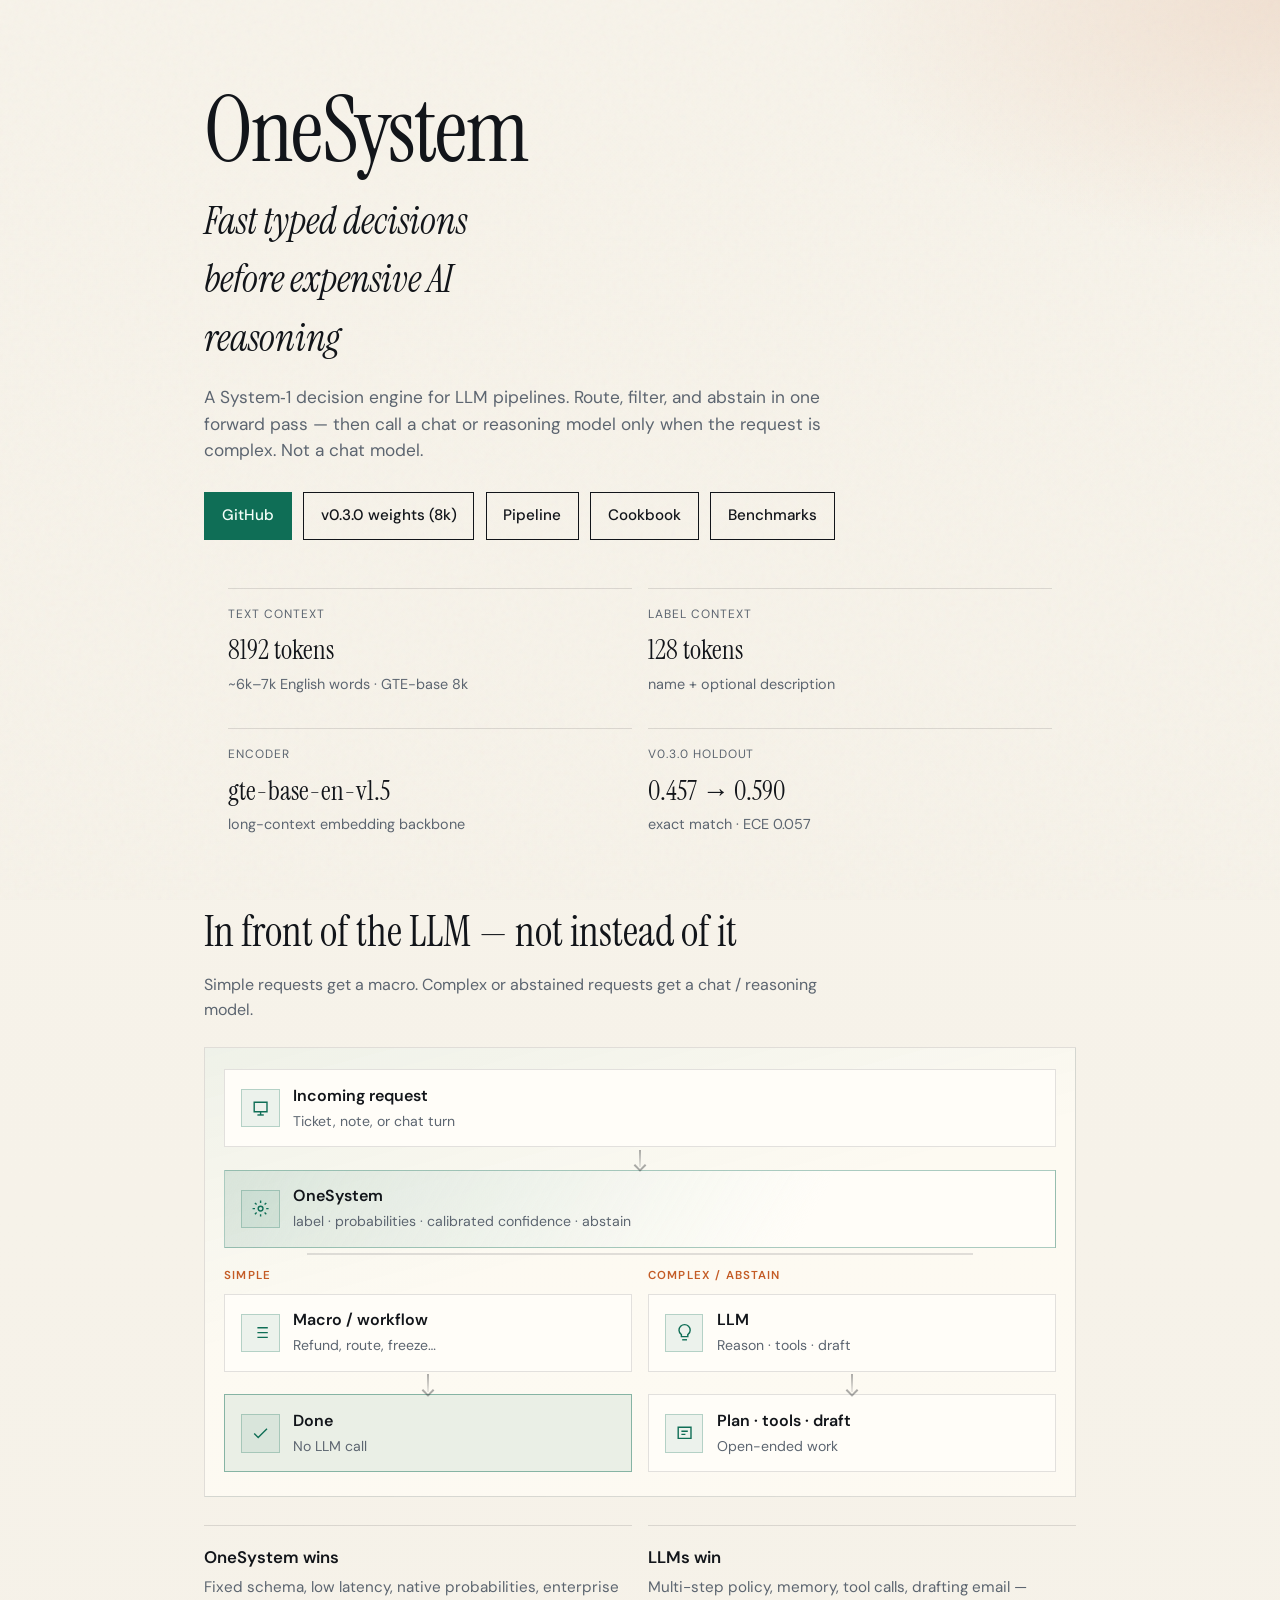
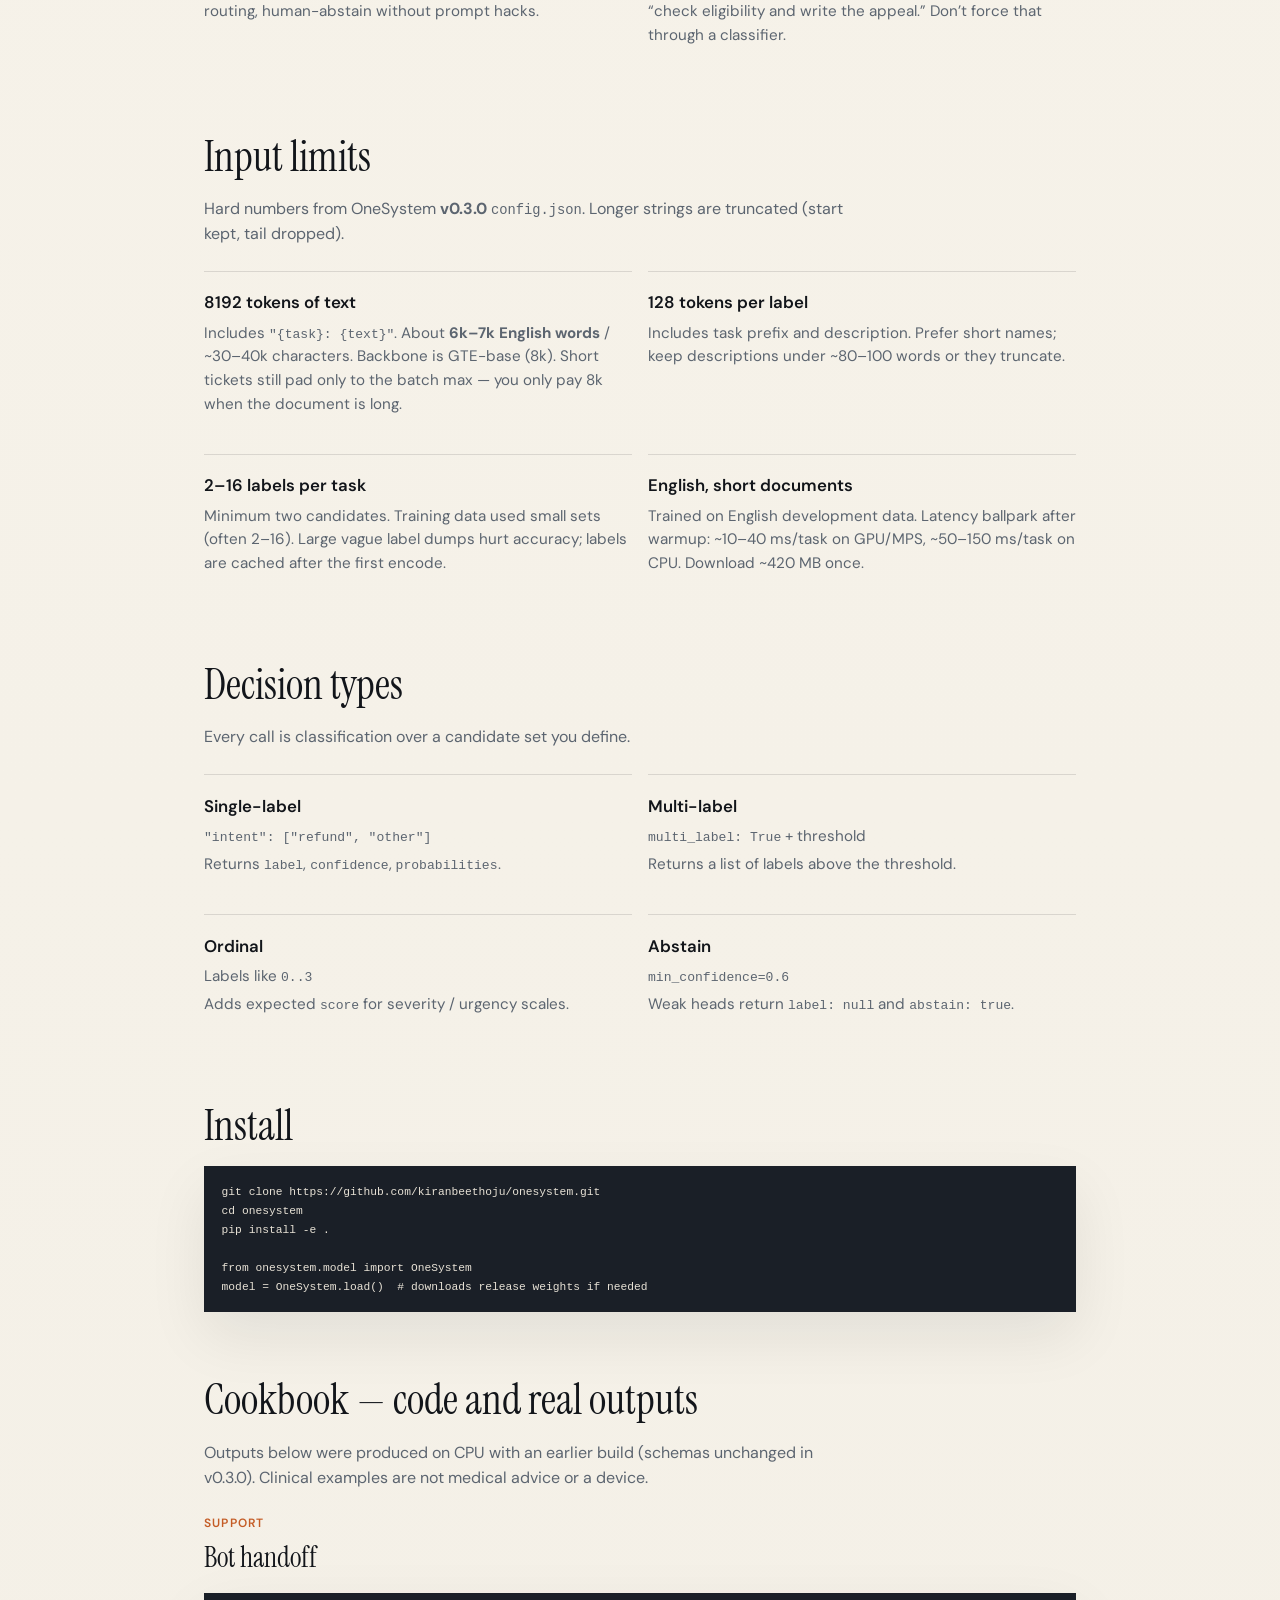
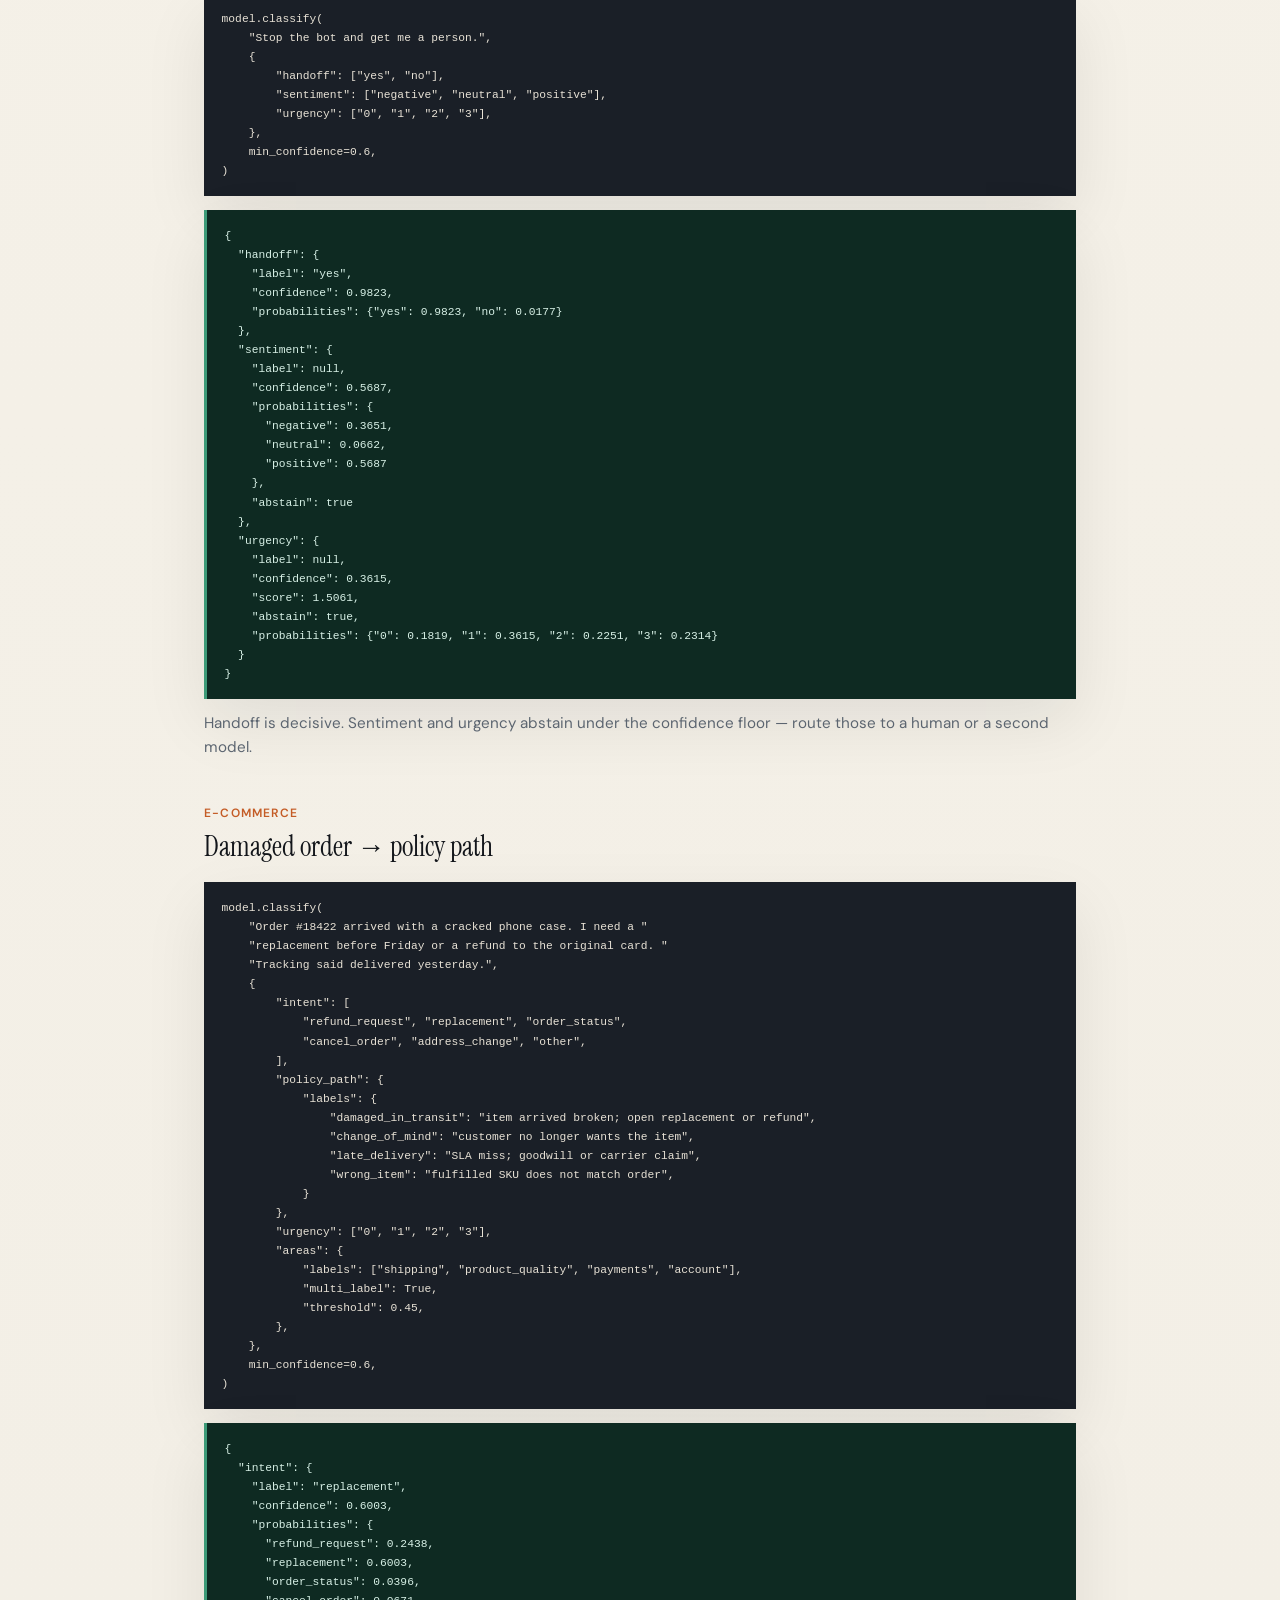
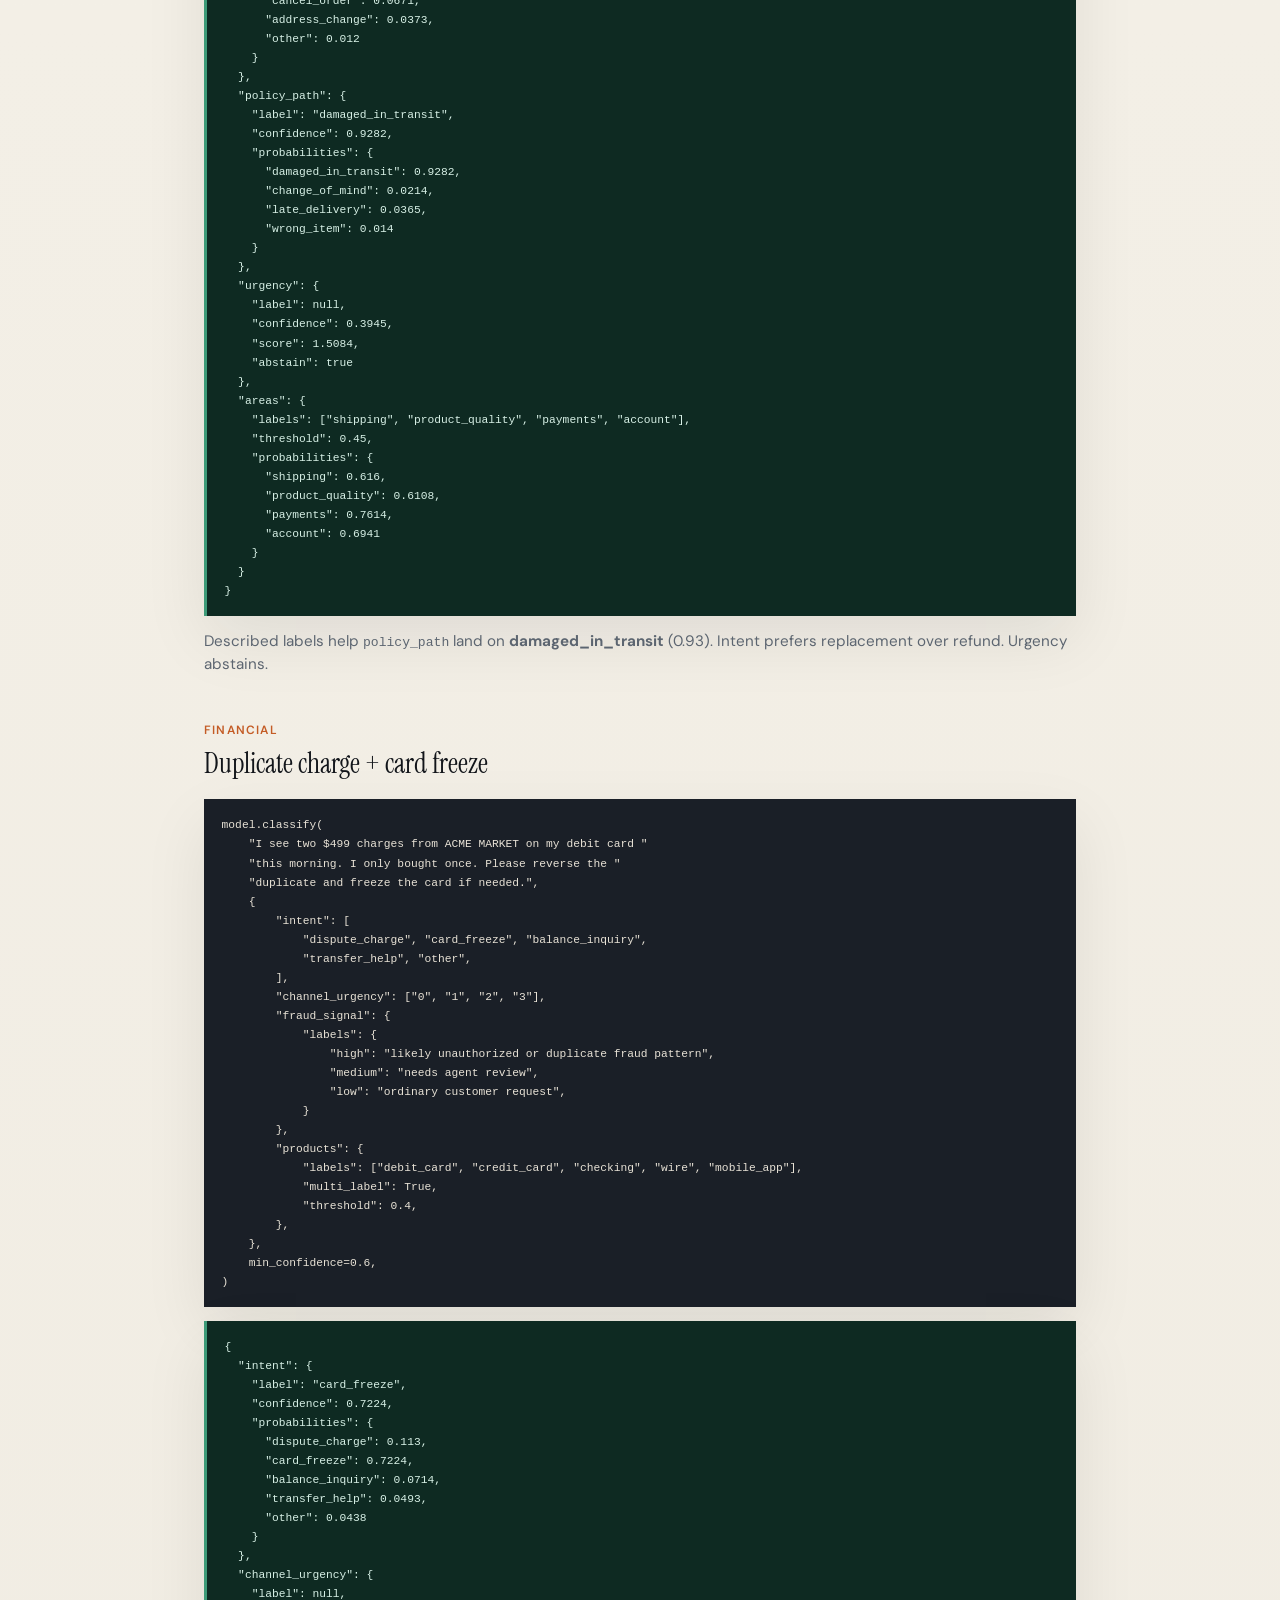
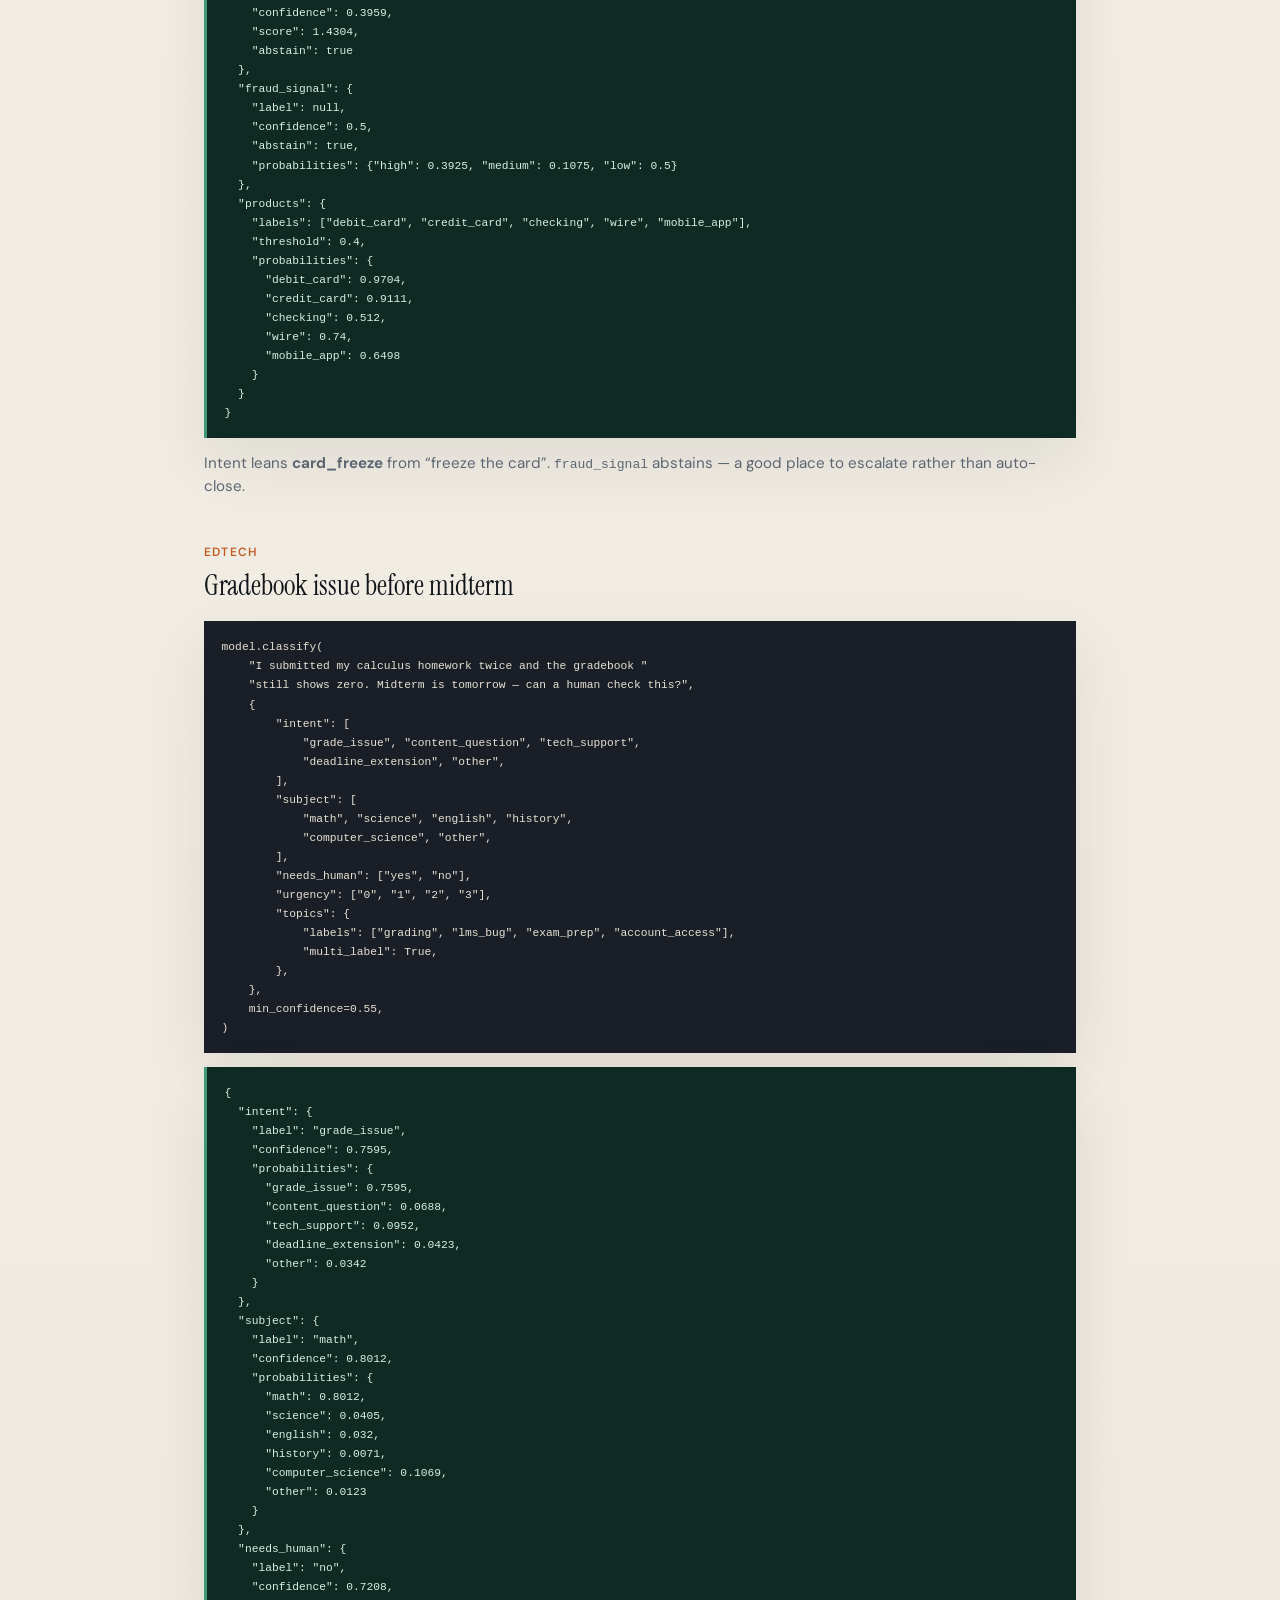
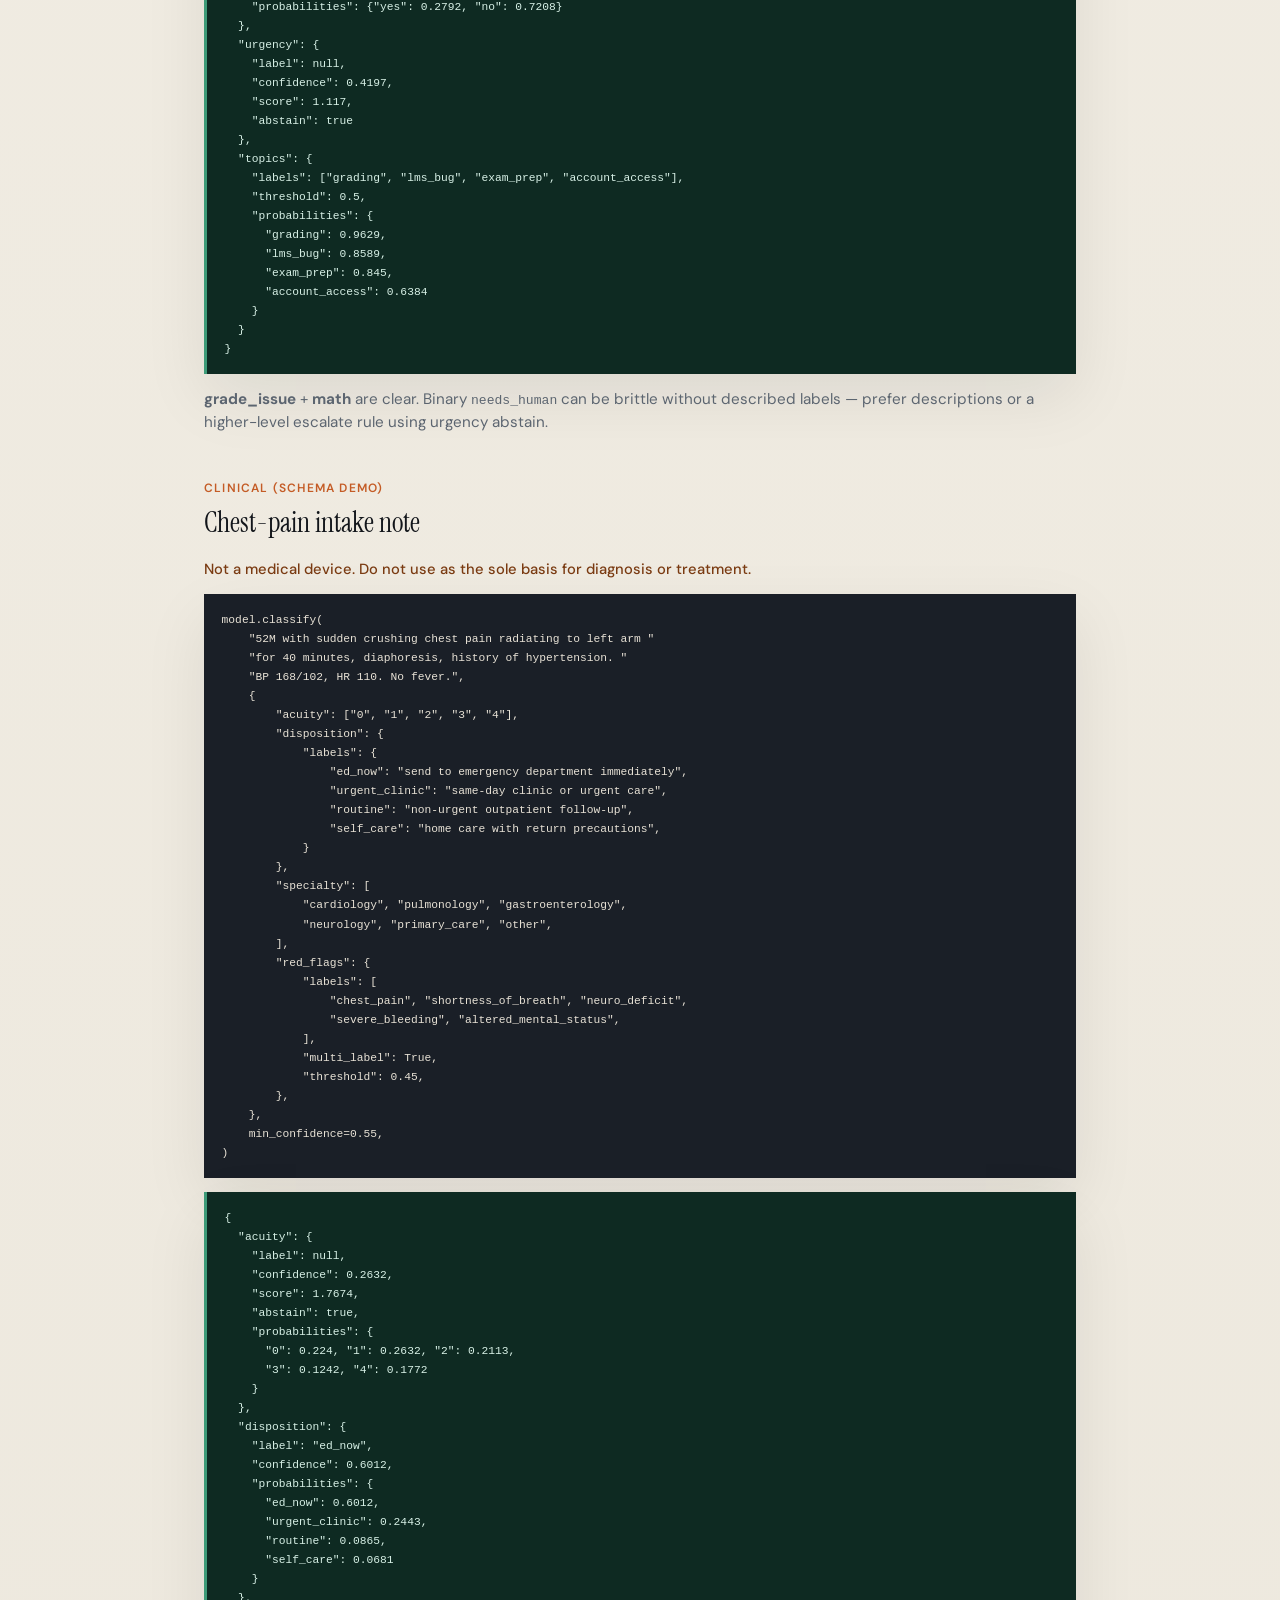
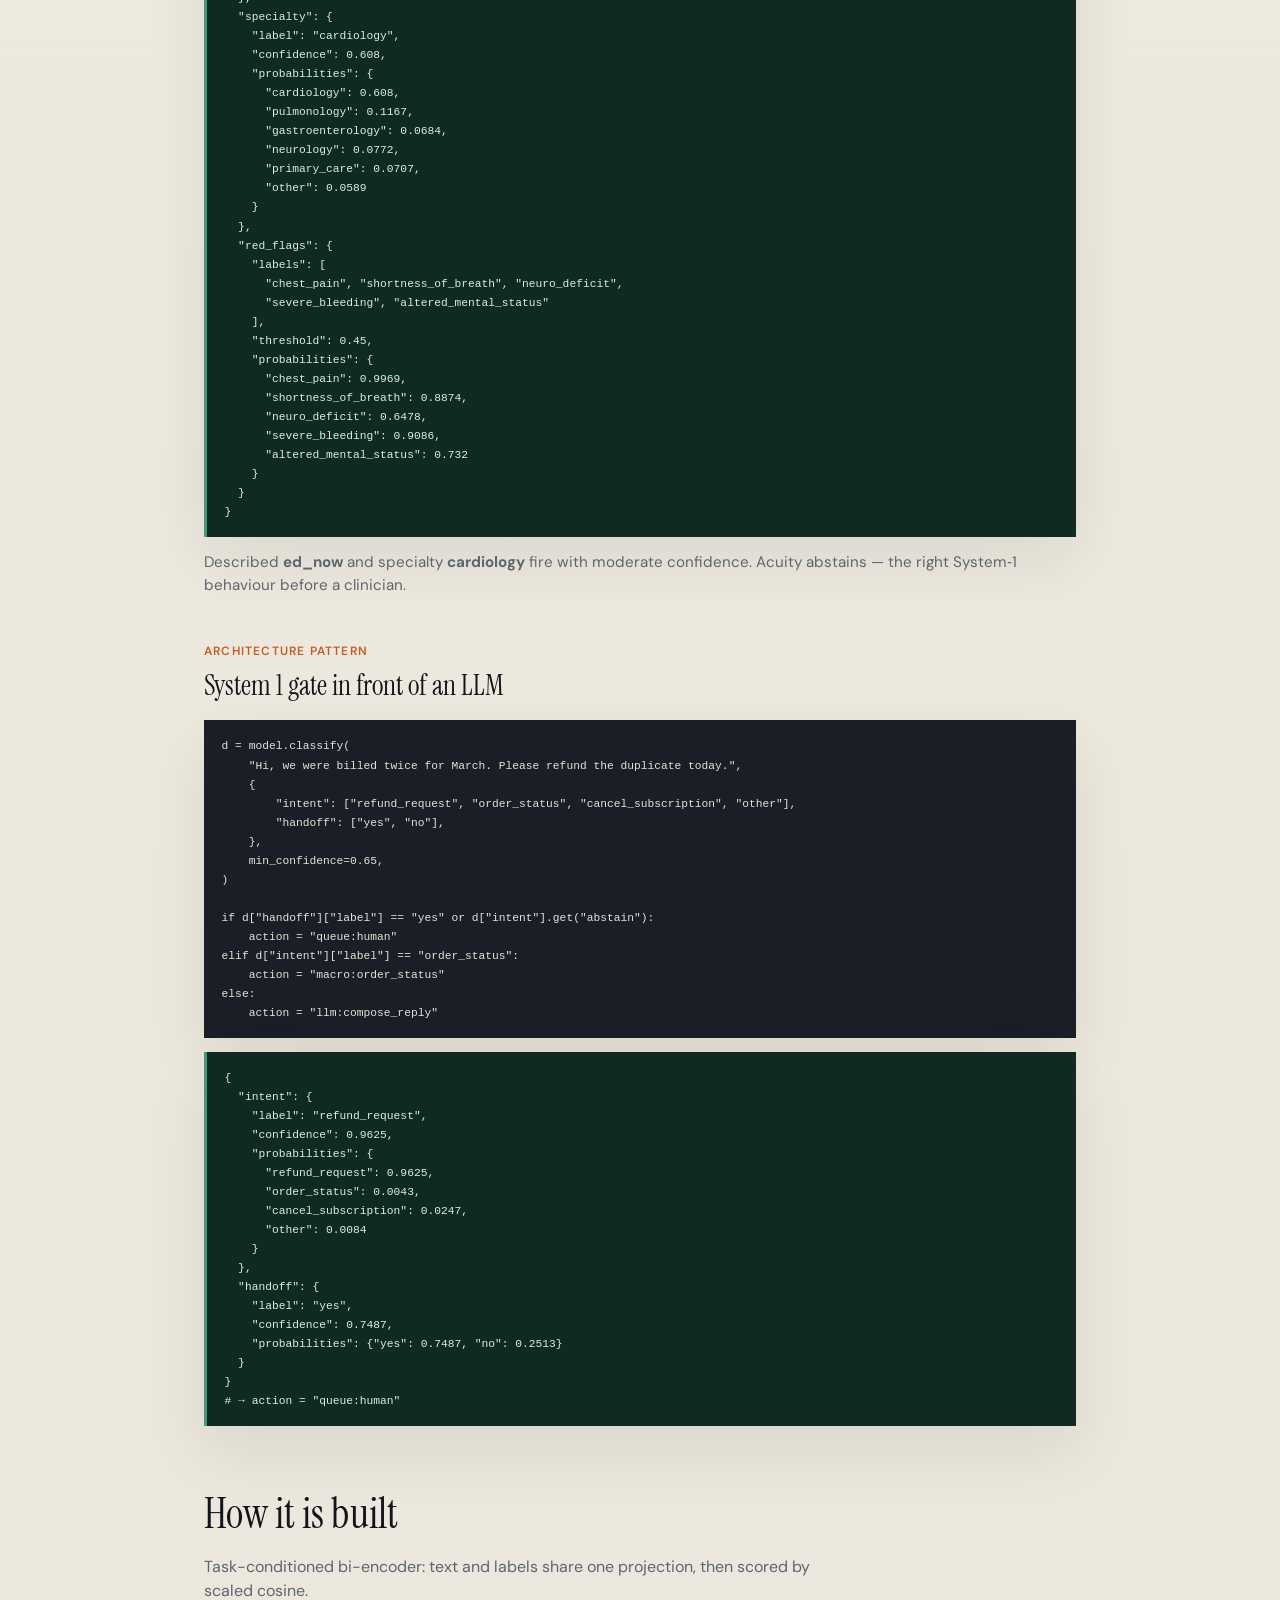
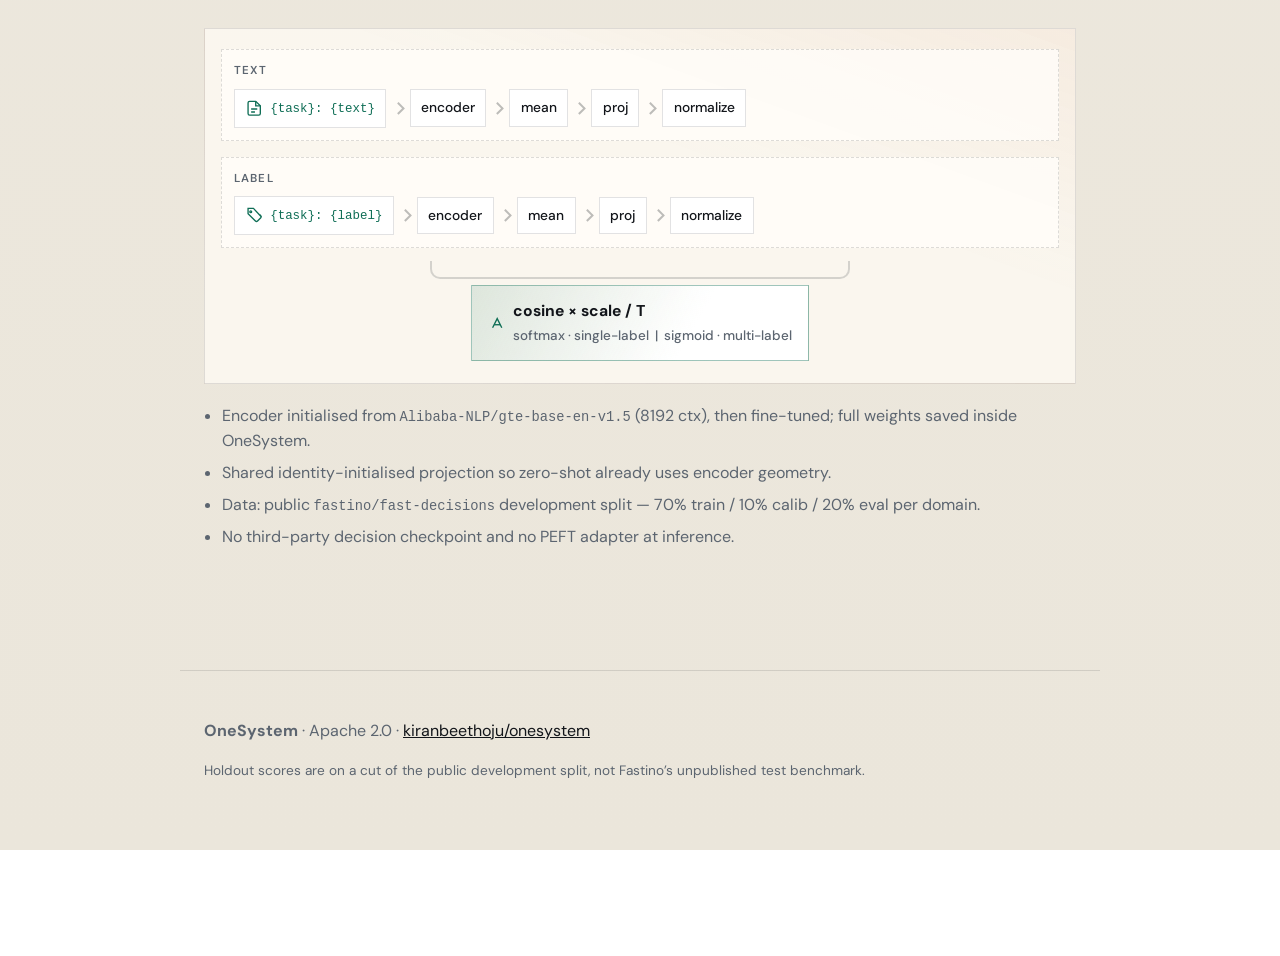
==== docs/index.html @ 7184da18 "Pages: replace ASCII diagrams with icon workflows Visual pipeline (request → OneSystem → macro/LLM) " ====
<!DOCTYPE html>
<html lang="en">
<head>
  <meta charset="utf-8" />
  <meta name="viewport" content="width=device-width, initial-scale=1" />
  <title>OneSystem — System‑1 decision engine for LLM pipelines</title>
  <meta name="description" content="Fast typed decisions before expensive AI reasoning. Calibrated confidence, abstain, one forward pass. Complements LLMs — does not replace them." />
  <link rel="preconnect" href="https://fonts.googleapis.com" />
  <link rel="preconnect" href="https://fonts.gstatic.com" crossorigin />
  <link href="https://fonts.googleapis.com/css2?family=DM+Sans:ital,opsz,wght@0,9..40,400;0,9..40,500;0,9..40,600;1,9..40,400&family=Instrument+Serif:ital@0;1&display=swap" rel="stylesheet" />
  <link rel="stylesheet" href="styles.css" />
</head>
<body>
  <div class="noise" aria-hidden="true"></div>

  <header class="hero">
    <p class="brand">OneSystem</p>
    <h1>Fast typed decisions before expensive AI reasoning</h1>
    <p class="lede">A System‑1 decision engine for LLM pipelines. Route, filter, and abstain in one forward pass — then call a chat or reasoning model only when the request is complex. Not a chat model.</p>
    <div class="cta">
      <a class="btn primary" href="https://github.com/kiranbeethoju/onesystem">GitHub</a>
      <a class="btn" href="https://github.com/kiranbeethoju/onesystem/releases/tag/v0.3.0">v0.3.0 weights (8k)</a>
      <a class="btn" href="#pipeline">Pipeline</a>
      <a class="btn" href="#cookbook">Cookbook</a>
      <a class="btn" href="benchmarks.html">Benchmarks</a>
    </div>
  </header>

  <main>
    <section class="strip">
      <div>
        <span class="k">Text context</span>
        <strong>8192 tokens</strong>
        <em>~6k–7k English words · GTE-base 8k</em>
      </div>
      <div>
        <span class="k">Label context</span>
        <strong>128 tokens</strong>
        <em>name + optional description</em>
      </div>
      <div>
        <span class="k">Encoder</span>
        <strong>gte-base-en-v1.5</strong>
        <em>long-context embedding backbone</em>
      </div>
      <div>
        <span class="k">v0.3.0 holdout</span>
        <strong>0.457 → 0.590</strong>
        <em>exact match · ECE 0.057</em>
      </div>
    </section>

    <section id="pipeline">
      <h2>In front of the LLM — not instead of it</h2>
      <p class="section-lede">Simple requests get a macro. Complex or abstained requests get a chat / reasoning model.</p>

      <div class="flow" aria-label="OneSystem routing workflow">
        <div class="flow-step">
          <span class="flow-icon" aria-hidden="true">
            <svg viewBox="0 0 24 24" fill="none" stroke="currentColor" stroke-width="1.75"><path d="M4 4h16v12H4z"/><path d="M8 20h8"/><path d="M12 16v4"/></svg>
          </span>
          <div>
            <strong>Incoming request</strong>
            <em>Ticket, note, or chat turn</em>
          </div>
        </div>
        <div class="flow-arrow" aria-hidden="true"></div>
        <div class="flow-step flow-step-accent">
          <span class="flow-icon" aria-hidden="true">
            <svg viewBox="0 0 24 24" fill="none" stroke="currentColor" stroke-width="1.75"><circle cx="12" cy="12" r="3"/><path d="M12 2v3M12 19v3M2 12h3M19 12h3M4.9 4.9l2.1 2.1M17 17l2.1 2.1M4.9 19.1 7 17M17 7l2.1-2.1"/></svg>
          </span>
          <div>
            <strong>OneSystem</strong>
            <em>label · probabilities · calibrated confidence · abstain</em>
          </div>
        </div>
        <div class="flow-split">
          <div class="flow-branch">
            <span class="flow-branch-label">Simple</span>
            <div class="flow-step">
              <span class="flow-icon" aria-hidden="true">
                <svg viewBox="0 0 24 24" fill="none" stroke="currentColor" stroke-width="1.75"><path d="M8 6h13M8 12h13M8 18h13"/><path d="M3 6h.01M3 12h.01M3 18h.01"/></svg>
              </span>
              <div><strong>Macro / workflow</strong><em>Refund, route, freeze…</em></div>
            </div>
            <div class="flow-arrow" aria-hidden="true"></div>
            <div class="flow-step flow-step-done">
              <span class="flow-icon" aria-hidden="true">
                <svg viewBox="0 0 24 24" fill="none" stroke="currentColor" stroke-width="1.75"><path d="M20 6 9 17l-5-5"/></svg>
              </span>
              <div><strong>Done</strong><em>No LLM call</em></div>
            </div>
          </div>
          <div class="flow-branch">
            <span class="flow-branch-label">Complex / abstain</span>
            <div class="flow-step">
              <span class="flow-icon" aria-hidden="true">
                <svg viewBox="0 0 24 24" fill="none" stroke="currentColor" stroke-width="1.75"><path d="M12 2a7 7 0 0 1 7 7c0 2.5-1.2 4.2-3 5.5V17H8v-2.5C6.2 13.2 5 11.5 5 9a7 7 0 0 1 7-7z"/><path d="M9 21h6"/></svg>
              </span>
              <div><strong>LLM</strong><em>Reason · tools · draft</em></div>
            </div>
            <div class="flow-arrow" aria-hidden="true"></div>
            <div class="flow-step">
              <span class="flow-icon" aria-hidden="true">
                <svg viewBox="0 0 24 24" fill="none" stroke="currentColor" stroke-width="1.75"><path d="M4 4h16v14H4z"/><path d="M8 9h8M8 13h5"/></svg>
              </span>
              <div><strong>Plan · tools · draft</strong><em>Open-ended work</em></div>
            </div>
          </div>
        </div>
      </div>

      <div class="type-grid">
        <article>
          <h3>OneSystem wins</h3>
          <p>Fixed schema, low latency, native probabilities, enterprise routing, human-abstain without prompt hacks.</p>
        </article>
        <article>
          <h3>LLMs win</h3>
          <p>Multi-step policy, memory, tool calls, drafting email — “check eligibility and write the appeal.” Don’t force that through a classifier.</p>
        </article>
      </div>
    </section>

    <section id="limits">
      <h2>Input limits</h2>
      <p class="section-lede">Hard numbers from OneSystem <strong>v0.3.0</strong> <code>config.json</code>. Longer strings are truncated (start kept, tail dropped).</p>
      <div class="type-grid">
        <article>
          <h3>8192 tokens of text</h3>
          <p>Includes <code>"{task}: {text}"</code>. About <strong>6k–7k English words</strong> / ~30–40k characters. Backbone is GTE-base (8k). Short tickets still pad only to the batch max — you only pay 8k when the document is long.</p>
        </article>
        <article>
          <h3>128 tokens per label</h3>
          <p>Includes task prefix and description. Prefer short names; keep descriptions under ~80–100 words or they truncate.</p>
        </article>
        <article>
          <h3>2–16 labels per task</h3>
          <p>Minimum two candidates. Training data used small sets (often 2–16). Large vague label dumps hurt accuracy; labels are cached after the first encode.</p>
        </article>
        <article>
          <h3>English, short documents</h3>
          <p>Trained on English development data. Latency ballpark after warmup: ~10–40&nbsp;ms/task on GPU/MPS, ~50–150&nbsp;ms/task on CPU. Download ~420&nbsp;MB once.</p>
        </article>
      </div>
    </section>

    <section id="types">
      <h2>Decision types</h2>
      <p class="section-lede">Every call is classification over a candidate set you define.</p>
      <div class="type-grid">
        <article>
          <h3>Single-label</h3>
          <p><code>"intent": ["refund", "other"]</code></p>
          <p>Returns <code>label</code>, <code>confidence</code>, <code>probabilities</code>.</p>
        </article>
        <article>
          <h3>Multi-label</h3>
          <p><code>multi_label: True</code> + threshold</p>
          <p>Returns a list of labels above the threshold.</p>
        </article>
        <article>
          <h3>Ordinal</h3>
          <p>Labels like <code>0..3</code></p>
          <p>Adds expected <code>score</code> for severity / urgency scales.</p>
        </article>
        <article>
          <h3>Abstain</h3>
          <p><code>min_confidence=0.6</code></p>
          <p>Weak heads return <code>label: null</code> and <code>abstain: true</code>.</p>
        </article>
      </div>
    </section>

    <section id="install">
      <h2>Install</h2>
      <pre class="code"><code>git clone https://github.com/kiranbeethoju/onesystem.git
cd onesystem
pip install -e .

from onesystem.model import OneSystem
model = OneSystem.load()  # downloads release weights if needed</code></pre>
    </section>

    <section id="cookbook">
      <h2>Cookbook — code and real outputs</h2>
      <p class="section-lede">Outputs below were produced on CPU with an earlier build (schemas unchanged in v0.3.0). Clinical examples are not medical advice or a device.</p>

      <!-- HANDOFF -->
      <article class="recipe" id="handoff">
        <header>
          <p class="domain">Support</p>
          <h3>Bot handoff</h3>
        </header>
        <pre class="code"><code>model.classify(
    "Stop the bot and get me a person.",
    {
        "handoff": ["yes", "no"],
        "sentiment": ["negative", "neutral", "positive"],
        "urgency": ["0", "1", "2", "3"],
    },
    min_confidence=0.6,
)</code></pre>
        <pre class="out"><code>{
  "handoff": {
    "label": "yes",
    "confidence": 0.9823,
    "probabilities": {"yes": 0.9823, "no": 0.0177}
  },
  "sentiment": {
    "label": null,
    "confidence": 0.5687,
    "probabilities": {
      "negative": 0.3651,
      "neutral": 0.0662,
      "positive": 0.5687
    },
    "abstain": true
  },
  "urgency": {
    "label": null,
    "confidence": 0.3615,
    "score": 1.5061,
    "abstain": true,
    "probabilities": {"0": 0.1819, "1": 0.3615, "2": 0.2251, "3": 0.2314}
  }
}</code></pre>
        <p class="note">Handoff is decisive. Sentiment and urgency abstain under the confidence floor — route those to a human or a second model.</p>
      </article>

      <!-- ECOMMERCE -->
      <article class="recipe" id="ecommerce">
        <header>
          <p class="domain">E-commerce</p>
          <h3>Damaged order → policy path</h3>
        </header>
        <pre class="code"><code>model.classify(
    "Order #18422 arrived with a cracked phone case. I need a "
    "replacement before Friday or a refund to the original card. "
    "Tracking said delivered yesterday.",
    {
        "intent": [
            "refund_request", "replacement", "order_status",
            "cancel_order", "address_change", "other",
        ],
        "policy_path": {
            "labels": {
                "damaged_in_transit": "item arrived broken; open replacement or refund",
                "change_of_mind": "customer no longer wants the item",
                "late_delivery": "SLA miss; goodwill or carrier claim",
                "wrong_item": "fulfilled SKU does not match order",
            }
        },
        "urgency": ["0", "1", "2", "3"],
        "areas": {
            "labels": ["shipping", "product_quality", "payments", "account"],
            "multi_label": True,
            "threshold": 0.45,
        },
    },
    min_confidence=0.6,
)</code></pre>
        <pre class="out"><code>{
  "intent": {
    "label": "replacement",
    "confidence": 0.6003,
    "probabilities": {
      "refund_request": 0.2438,
      "replacement": 0.6003,
      "order_status": 0.0396,
      "cancel_order": 0.0671,
      "address_change": 0.0373,
      "other": 0.012
    }
  },
  "policy_path": {
    "label": "damaged_in_transit",
    "confidence": 0.9282,
    "probabilities": {
      "damaged_in_transit": 0.9282,
      "change_of_mind": 0.0214,
      "late_delivery": 0.0365,
      "wrong_item": 0.014
    }
  },
  "urgency": {
    "label": null,
    "confidence": 0.3945,
    "score": 1.5084,
    "abstain": true
  },
  "areas": {
    "labels": ["shipping", "product_quality", "payments", "account"],
    "threshold": 0.45,
    "probabilities": {
      "shipping": 0.616,
      "product_quality": 0.6108,
      "payments": 0.7614,
      "account": 0.6941
    }
  }
}</code></pre>
        <p class="note">Described labels help <code>policy_path</code> land on <strong>damaged_in_transit</strong> (0.93). Intent prefers replacement over refund. Urgency abstains.</p>
      </article>

      <!-- FINTECH -->
      <article class="recipe" id="fintech">
        <header>
          <p class="domain">Financial</p>
          <h3>Duplicate charge + card freeze</h3>
        </header>
        <pre class="code"><code>model.classify(
    "I see two $499 charges from ACME MARKET on my debit card "
    "this morning. I only bought once. Please reverse the "
    "duplicate and freeze the card if needed.",
    {
        "intent": [
            "dispute_charge", "card_freeze", "balance_inquiry",
            "transfer_help", "other",
        ],
        "channel_urgency": ["0", "1", "2", "3"],
        "fraud_signal": {
            "labels": {
                "high": "likely unauthorized or duplicate fraud pattern",
                "medium": "needs agent review",
                "low": "ordinary customer request",
            }
        },
        "products": {
            "labels": ["debit_card", "credit_card", "checking", "wire", "mobile_app"],
            "multi_label": True,
            "threshold": 0.4,
        },
    },
    min_confidence=0.6,
)</code></pre>
        <pre class="out"><code>{
  "intent": {
    "label": "card_freeze",
    "confidence": 0.7224,
    "probabilities": {
      "dispute_charge": 0.113,
      "card_freeze": 0.7224,
      "balance_inquiry": 0.0714,
      "transfer_help": 0.0493,
      "other": 0.0438
    }
  },
  "channel_urgency": {
    "label": null,
    "confidence": 0.3959,
    "score": 1.4304,
    "abstain": true
  },
  "fraud_signal": {
    "label": null,
    "confidence": 0.5,
    "abstain": true,
    "probabilities": {"high": 0.3925, "medium": 0.1075, "low": 0.5}
  },
  "products": {
    "labels": ["debit_card", "credit_card", "checking", "wire", "mobile_app"],
    "threshold": 0.4,
    "probabilities": {
      "debit_card": 0.9704,
      "credit_card": 0.9111,
      "checking": 0.512,
      "wire": 0.74,
      "mobile_app": 0.6498
    }
  }
}</code></pre>
        <p class="note">Intent leans <strong>card_freeze</strong> from “freeze the card”. <code>fraud_signal</code> abstains — a good place to escalate rather than auto-close.</p>
      </article>

      <!-- EDTECH -->
      <article class="recipe" id="edtech">
        <header>
          <p class="domain">EdTech</p>
          <h3>Gradebook issue before midterm</h3>
        </header>
        <pre class="code"><code>model.classify(
    "I submitted my calculus homework twice and the gradebook "
    "still shows zero. Midterm is tomorrow — can a human check this?",
    {
        "intent": [
            "grade_issue", "content_question", "tech_support",
            "deadline_extension", "other",
        ],
        "subject": [
            "math", "science", "english", "history",
            "computer_science", "other",
        ],
        "needs_human": ["yes", "no"],
        "urgency": ["0", "1", "2", "3"],
        "topics": {
            "labels": ["grading", "lms_bug", "exam_prep", "account_access"],
            "multi_label": True,
        },
    },
    min_confidence=0.55,
)</code></pre>
        <pre class="out"><code>{
  "intent": {
    "label": "grade_issue",
    "confidence": 0.7595,
    "probabilities": {
      "grade_issue": 0.7595,
      "content_question": 0.0688,
      "tech_support": 0.0952,
      "deadline_extension": 0.0423,
      "other": 0.0342
    }
  },
  "subject": {
    "label": "math",
    "confidence": 0.8012,
    "probabilities": {
      "math": 0.8012,
      "science": 0.0405,
      "english": 0.032,
      "history": 0.0071,
      "computer_science": 0.1069,
      "other": 0.0123
    }
  },
  "needs_human": {
    "label": "no",
    "confidence": 0.7208,
    "probabilities": {"yes": 0.2792, "no": 0.7208}
  },
  "urgency": {
    "label": null,
    "confidence": 0.4197,
    "score": 1.117,
    "abstain": true
  },
  "topics": {
    "labels": ["grading", "lms_bug", "exam_prep", "account_access"],
    "threshold": 0.5,
    "probabilities": {
      "grading": 0.9629,
      "lms_bug": 0.8589,
      "exam_prep": 0.845,
      "account_access": 0.6384
    }
  }
}</code></pre>
        <p class="note"><strong>grade_issue</strong> + <strong>math</strong> are clear. Binary <code>needs_human</code> can be brittle without described labels — prefer descriptions or a higher-level escalate rule using urgency abstain.</p>
      </article>

      <!-- CLINICAL -->
      <article class="recipe" id="clinical">
        <header>
          <p class="domain">Clinical (schema demo)</p>
          <h3>Chest-pain intake note</h3>
        </header>
        <p class="warn">Not a medical device. Do not use as the sole basis for diagnosis or treatment.</p>
        <pre class="code"><code>model.classify(
    "52M with sudden crushing chest pain radiating to left arm "
    "for 40 minutes, diaphoresis, history of hypertension. "
    "BP 168/102, HR 110. No fever.",
    {
        "acuity": ["0", "1", "2", "3", "4"],
        "disposition": {
            "labels": {
                "ed_now": "send to emergency department immediately",
                "urgent_clinic": "same-day clinic or urgent care",
                "routine": "non-urgent outpatient follow-up",
                "self_care": "home care with return precautions",
            }
        },
        "specialty": [
            "cardiology", "pulmonology", "gastroenterology",
            "neurology", "primary_care", "other",
        ],
        "red_flags": {
            "labels": [
                "chest_pain", "shortness_of_breath", "neuro_deficit",
                "severe_bleeding", "altered_mental_status",
            ],
            "multi_label": True,
            "threshold": 0.45,
        },
    },
    min_confidence=0.55,
)</code></pre>
        <pre class="out"><code>{
  "acuity": {
    "label": null,
    "confidence": 0.2632,
    "score": 1.7674,
    "abstain": true,
    "probabilities": {
      "0": 0.224, "1": 0.2632, "2": 0.2113,
      "3": 0.1242, "4": 0.1772
    }
  },
  "disposition": {
    "label": "ed_now",
    "confidence": 0.6012,
    "probabilities": {
      "ed_now": 0.6012,
      "urgent_clinic": 0.2443,
      "routine": 0.0865,
      "self_care": 0.0681
    }
  },
  "specialty": {
    "label": "cardiology",
    "confidence": 0.608,
    "probabilities": {
      "cardiology": 0.608,
      "pulmonology": 0.1167,
      "gastroenterology": 0.0684,
      "neurology": 0.0772,
      "primary_care": 0.0707,
      "other": 0.0589
    }
  },
  "red_flags": {
    "labels": [
      "chest_pain", "shortness_of_breath", "neuro_deficit",
      "severe_bleeding", "altered_mental_status"
    ],
    "threshold": 0.45,
    "probabilities": {
      "chest_pain": 0.9969,
      "shortness_of_breath": 0.8874,
      "neuro_deficit": 0.6478,
      "severe_bleeding": 0.9086,
      "altered_mental_status": 0.732
    }
  }
}</code></pre>
        <p class="note">Described <strong>ed_now</strong> and specialty <strong>cardiology</strong> fire with moderate confidence. Acuity abstains — the right System‑1 behaviour before a clinician.</p>
      </article>

      <!-- GATE -->
      <article class="recipe" id="gate">
        <header>
          <p class="domain">Architecture pattern</p>
          <h3>System 1 gate in front of an LLM</h3>
        </header>
        <pre class="code"><code>d = model.classify(
    "Hi, we were billed twice for March. Please refund the duplicate today.",
    {
        "intent": ["refund_request", "order_status", "cancel_subscription", "other"],
        "handoff": ["yes", "no"],
    },
    min_confidence=0.65,
)

if d["handoff"]["label"] == "yes" or d["intent"].get("abstain"):
    action = "queue:human"
elif d["intent"]["label"] == "order_status":
    action = "macro:order_status"
else:
    action = "llm:compose_reply"</code></pre>
        <pre class="out"><code>{
  "intent": {
    "label": "refund_request",
    "confidence": 0.9625,
    "probabilities": {
      "refund_request": 0.9625,
      "order_status": 0.0043,
      "cancel_subscription": 0.0247,
      "other": 0.0084
    }
  },
  "handoff": {
    "label": "yes",
    "confidence": 0.7487,
    "probabilities": {"yes": 0.7487, "no": 0.2513}
  }
}
# → action = "queue:human"</code></pre>
      </article>
    </section>

    <section id="built">
      <h2>How it is built</h2>
      <p class="section-lede">Task-conditioned bi-encoder: text and labels share one projection, then scored by scaled cosine.</p>

      <div class="arch-flow" aria-label="OneSystem model architecture">
        <div class="arch-row">
          <div class="arch-lane">
            <span class="arch-lane-tag">Text</span>
            <div class="arch-node">
              <span class="arch-icon" aria-hidden="true"><svg viewBox="0 0 24 24" fill="none" stroke="currentColor" stroke-width="1.75"><path d="M14 3H6a2 2 0 0 0-2 2v14a2 2 0 0 0 2 2h12a2 2 0 0 0 2-2V9z"/><path d="M14 3v6h6M8 13h8M8 17h5"/></svg></span>
              <span><code>{task}: {text}</code></span>
            </div>
            <span class="arch-chevron" aria-hidden="true"></span>
            <div class="arch-node"><span>encoder</span></div>
            <span class="arch-chevron" aria-hidden="true"></span>
            <div class="arch-node"><span>mean</span></div>
            <span class="arch-chevron" aria-hidden="true"></span>
            <div class="arch-node"><span>proj</span></div>
            <span class="arch-chevron" aria-hidden="true"></span>
            <div class="arch-node"><span>normalize</span></div>
          </div>
          <div class="arch-lane">
            <span class="arch-lane-tag">Label</span>
            <div class="arch-node">
              <span class="arch-icon" aria-hidden="true"><svg viewBox="0 0 24 24" fill="none" stroke="currentColor" stroke-width="1.75"><path d="M20.6 13.4 11 3H4v7l9.6 9.6a2 2 0 0 0 2.8 0l4.2-4.2a2 2 0 0 0 0-2.8z"/><circle cx="7.5" cy="7.5" r="1.2"/></svg></span>
              <span><code>{task}: {label}</code></span>
            </div>
            <span class="arch-chevron" aria-hidden="true"></span>
            <div class="arch-node"><span>encoder</span></div>
            <span class="arch-chevron" aria-hidden="true"></span>
            <div class="arch-node"><span>mean</span></div>
            <span class="arch-chevron" aria-hidden="true"></span>
            <div class="arch-node"><span>proj</span></div>
            <span class="arch-chevron" aria-hidden="true"></span>
            <div class="arch-node"><span>normalize</span></div>
          </div>
        </div>
        <div class="arch-merge">
          <span class="arch-merge-lines" aria-hidden="true"></span>
          <div class="arch-node arch-node-score">
            <span class="arch-icon" aria-hidden="true"><svg viewBox="0 0 24 24" fill="none" stroke="currentColor" stroke-width="1.75"><path d="m6 18 6-12 6 12"/><path d="M8 14h8"/></svg></span>
            <div>
              <strong>cosine × scale / T</strong>
              <em>softmax · single-label &nbsp;|&nbsp; sigmoid · multi-label</em>
            </div>
          </div>
        </div>
      </div>

      <ul class="bullets">
        <li>Encoder initialised from <code>Alibaba-NLP/gte-base-en-v1.5</code> (8192 ctx), then fine-tuned; full weights saved inside OneSystem.</li>
        <li>Shared identity-initialised projection so zero-shot already uses encoder geometry.</li>
        <li>Data: public <code>fastino/fast-decisions</code> development split — 70% train / 10% calib / 20% eval per domain.</li>
        <li>No third-party decision checkpoint and no PEFT adapter at inference.</li>
      </ul>
    </section>
  </main>

  <footer>
    <p><strong>OneSystem</strong> · Apache 2.0 · <a href="https://github.com/kiranbeethoju/onesystem">kiranbeethoju/onesystem</a></p>
    <p class="small">Holdout scores are on a cut of the public development split, not Fastino’s unpublished test benchmark.</p>
  </footer>

  <script>
    const observer = new IntersectionObserver((entries) => {
      entries.forEach((e) => { if (e.isIntersecting) e.target.classList.add("in"); });
    }, { threshold: 0.12 });
    document.querySelectorAll(".recipe, .type-grid article, .strip, .flow, .arch-flow").forEach((el) => observer.observe(el));
  </script>
</body>
</html>
---- docs/styles.css ----
:root {
  --ink: #12151a;
  --paper: #f3efe6;
  --muted: #5c6570;
  --line: rgba(18, 21, 26, 0.12);
  --accent: #0f6e56;
  --accent-2: #c45c26;
  --code-bg: #1a1f27;
  --code-fg: #e8e2d6;
  --out-bg: #0e2a22;
  --out-fg: #d7f0e6;
  --warn: #7a3b12;
  --shadow: 0 24px 60px rgba(18, 21, 26, 0.08);
  --font-display: "Instrument Serif", Georgia, serif;
  --font-body: "DM Sans", sans-serif;
}

* { box-sizing: border-box; }
html { scroll-behavior: smooth; }
body {
  margin: 0;
  color: var(--ink);
  font-family: var(--font-body);
  background:
    radial-gradient(1200px 600px at 10% -10%, rgba(15, 110, 86, 0.14), transparent 55%),
    radial-gradient(900px 500px at 100% 0%, rgba(196, 92, 38, 0.12), transparent 50%),
    linear-gradient(180deg, #f7f3ea 0%, var(--paper) 40%, #ebe6db 100%);
  line-height: 1.55;
}

.noise {
  pointer-events: none;
  position: fixed;
  inset: 0;
  opacity: 0.035;
  z-index: 0;
  background-image: url("data:image/svg+xml,%3Csvg viewBox='0 0 200 200' xmlns='http://www.w3.org/2000/svg'%3E%3Cfilter id='n'%3E%3CfeTurbulence type='fractalNoise' baseFrequency='0.85' numOctaves='3' stitchTiles='stitch'/%3E%3C/filter%3E%3Crect width='100%25' height='100%25' filter='url(%23n)'/%3E%3C/svg%3E");
}

.hero, main, footer { position: relative; z-index: 1; }

.hero {
  max-width: 920px;
  margin: 0 auto;
  padding: 5.5rem 1.5rem 3rem;
  animation: rise 0.9s ease both;
}

.brand {
  font-family: var(--font-display);
  font-size: clamp(3.4rem, 9vw, 5.6rem);
  line-height: 0.95;
  margin: 0 0 1.25rem;
  letter-spacing: -0.02em;
}

.hero h1 {
  font-family: var(--font-display);
  font-weight: 400;
  font-size: clamp(1.6rem, 3.4vw, 2.35rem);
  margin: 0 0 1rem;
  max-width: 18ch;
  font-style: italic;
}

.lede {
  max-width: 40rem;
  color: var(--muted);
  font-size: 1.08rem;
  margin: 0 0 1.75rem;
}

.cta { display: flex; flex-wrap: wrap; gap: 0.7rem; }

.btn {
  display: inline-flex;
  align-items: center;
  padding: 0.7rem 1.05rem;
  border: 1px solid var(--ink);
  color: var(--ink);
  text-decoration: none;
  font-weight: 500;
  font-size: 0.95rem;
  transition: transform 0.2s ease, background 0.2s ease, color 0.2s ease;
}
.btn:hover { transform: translateY(-2px); background: var(--ink); color: var(--paper); }
.btn.primary { background: var(--accent); border-color: var(--accent); color: #f4fff9; }
.btn.primary:hover { background: var(--ink); border-color: var(--ink); color: var(--paper); }

.strip {
  max-width: 920px;
  margin: 0 auto 3rem;
  padding: 0 1.5rem;
  display: grid;
  grid-template-columns: repeat(2, 1fr);
  gap: 1rem;
  opacity: 0;
  transform: translateY(16px);
  transition: opacity 0.6s ease, transform 0.6s ease;
}
.strip.in { opacity: 1; transform: none; }
.strip > div {
  padding: 1rem 0;
  border-top: 1px solid var(--line);
}
.strip .k {
  display: block;
  font-size: 0.75rem;
  letter-spacing: 0.08em;
  text-transform: uppercase;
  color: var(--muted);
  margin-bottom: 0.35rem;
}
.strip strong {
  display: block;
  font-family: var(--font-display);
  font-size: 1.7rem;
  font-weight: 400;
}
.strip em { font-style: normal; color: var(--muted); font-size: 0.9rem; }

main { max-width: 920px; margin: 0 auto; padding: 0 1.5rem 4rem; }

section { margin-bottom: 3.5rem; }

h2 {
  font-family: var(--font-display);
  font-weight: 400;
  font-size: clamp(2rem, 4vw, 2.6rem);
  margin: 0 0 0.5rem;
}

.section-lede { color: var(--muted); margin: 0 0 1.5rem; max-width: 40rem; }

.type-grid {
  display: grid;
  grid-template-columns: repeat(2, 1fr);
  gap: 1rem;
}
.type-grid article {
  padding: 1.1rem 0;
  border-top: 1px solid var(--line);
  opacity: 0;
  transform: translateY(12px);
  transition: opacity 0.55s ease, transform 0.55s ease;
}
.type-grid article.in { opacity: 1; transform: none; }
.type-grid h3 {
  margin: 0 0 0.4rem;
  font-size: 1.05rem;
  font-weight: 600;
}
.type-grid p { margin: 0.25rem 0; color: var(--muted); font-size: 0.95rem; }
code {
  font-family: ui-monospace, SFMono-Regular, Menlo, Consolas, monospace;
  font-size: 0.86em;
}

.code, .out {
  margin: 0 0 0.85rem;
  padding: 1rem 1.1rem;
  overflow-x: auto;
  font-size: 0.82rem;
  line-height: 1.45;
  box-shadow: var(--shadow);
}
.code {
  background: var(--code-bg);
  color: var(--code-fg);
}
.out {
  background: var(--out-bg);
  color: var(--out-fg);
  border-left: 3px solid #3d9b78;
}
.code code, .out code {
  font-family: ui-monospace, SFMono-Regular, Menlo, Consolas, monospace;
  white-space: pre;
}

.recipe {
  margin: 0 0 2.75rem;
  opacity: 0;
  transform: translateY(18px);
  transition: opacity 0.65s ease, transform 0.65s ease;
}
.recipe.in { opacity: 1; transform: none; }
.recipe > header { margin-bottom: 0.85rem; }
.domain {
  margin: 0;
  font-size: 0.75rem;
  letter-spacing: 0.1em;
  text-transform: uppercase;
  color: var(--accent-2);
  font-weight: 600;
}
.recipe h3 {
  margin: 0.2rem 0 0;
  font-family: var(--font-display);
  font-weight: 400;
  font-size: 1.75rem;
}
.note {
  margin: 0;
  color: var(--muted);
  font-size: 0.95rem;
}
.warn {
  color: var(--warn);
  font-size: 0.92rem;
  margin: 0 0 0.85rem;
  font-weight: 500;
}

/* ---------- pipeline workflow ---------- */
.flow {
  margin: 0 0 1.75rem;
  padding: 1.35rem 1.2rem 1.5rem;
  border: 1px solid var(--line);
  background:
    linear-gradient(165deg, rgba(15, 110, 86, 0.06), transparent 45%),
    rgba(255, 252, 246, 0.72);
  opacity: 0;
  transform: translateY(16px);
  transition: opacity 0.65s ease, transform 0.65s ease;
}
.flow.in { opacity: 1; transform: none; }

.flow-step {
  display: flex;
  align-items: center;
  gap: 0.85rem;
  padding: 0.85rem 1rem;
  border: 1px solid var(--line);
  background: #fffdf8;
}
.flow-step strong {
  display: block;
  font-size: 1rem;
  font-weight: 600;
}
.flow-step em {
  display: block;
  font-style: normal;
  color: var(--muted);
  font-size: 0.88rem;
  margin-top: 0.15rem;
}
.flow-step-accent {
  border-color: rgba(15, 110, 86, 0.35);
  background: linear-gradient(120deg, rgba(15, 110, 86, 0.12), #fffdf8 70%);
}
.flow-step-done {
  border-color: rgba(15, 110, 86, 0.45);
  background: rgba(15, 110, 86, 0.08);
}
.flow-icon {
  flex: 0 0 2.4rem;
  width: 2.4rem;
  height: 2.4rem;
  display: grid;
  place-items: center;
  color: var(--accent);
  border: 1px solid rgba(15, 110, 86, 0.25);
  background: rgba(15, 110, 86, 0.08);
}
.flow-icon svg { width: 1.2rem; height: 1.2rem; }
.flow-arrow {
  width: 2px;
  height: 1.1rem;
  margin: 0.15rem auto;
  background: linear-gradient(180deg, rgba(18, 21, 26, 0.35), rgba(18, 21, 26, 0.08));
  position: relative;
}
.flow-arrow::after {
  content: "";
  position: absolute;
  left: 50%;
  bottom: -3px;
  width: 7px;
  height: 7px;
  border-right: 2px solid rgba(18, 21, 26, 0.35);
  border-bottom: 2px solid rgba(18, 21, 26, 0.35);
  transform: translateX(-50%) rotate(45deg);
}
.flow-split {
  display: grid;
  grid-template-columns: 1fr 1fr;
  gap: 1rem;
  margin-top: 0.35rem;
  position: relative;
}
.flow-split::before {
  content: "";
  position: absolute;
  top: 0;
  left: 10%;
  right: 10%;
  height: 2px;
  background: rgba(18, 21, 26, 0.12);
}
.flow-branch {
  display: flex;
  flex-direction: column;
  padding-top: 0.85rem;
}
.flow-branch-label {
  align-self: flex-start;
  margin-bottom: 0.55rem;
  font-size: 0.72rem;
  letter-spacing: 0.1em;
  text-transform: uppercase;
  font-weight: 600;
  color: var(--accent-2);
}

/* ---------- architecture diagram ---------- */
.arch-flow {
  margin: 0 0 1.25rem;
  padding: 1.25rem 1rem 1.4rem;
  border: 1px solid var(--line);
  background:
    linear-gradient(200deg, rgba(196, 92, 38, 0.07), transparent 40%),
    rgba(255, 252, 246, 0.72);
  opacity: 0;
  transform: translateY(16px);
  transition: opacity 0.65s ease, transform 0.65s ease;
}
.arch-flow.in { opacity: 1; transform: none; }
.arch-row { display: grid; gap: 1rem; }
.arch-lane {
  display: flex;
  flex-wrap: wrap;
  align-items: center;
  gap: 0.4rem 0.35rem;
  padding: 0.75rem;
  border: 1px dashed rgba(18, 21, 26, 0.14);
  background: rgba(255, 253, 248, 0.85);
}
.arch-lane-tag {
  flex: 0 0 100%;
  font-size: 0.72rem;
  letter-spacing: 0.1em;
  text-transform: uppercase;
  font-weight: 600;
  color: var(--muted);
  margin-bottom: 0.15rem;
}
.arch-node {
  display: inline-flex;
  align-items: center;
  gap: 0.4rem;
  padding: 0.45rem 0.65rem;
  border: 1px solid var(--line);
  background: #fff;
  font-size: 0.86rem;
  font-weight: 500;
}
.arch-node code {
  font-size: 0.78rem;
  color: var(--accent);
}
.arch-node-score {
  padding: 0.8rem 1rem;
  border-color: rgba(15, 110, 86, 0.4);
  background: linear-gradient(120deg, rgba(15, 110, 86, 0.12), #fff 65%);
}
.arch-node-score strong { display: block; font-size: 0.98rem; }
.arch-node-score em {
  display: block;
  font-style: normal;
  color: var(--muted);
  font-size: 0.84rem;
  margin-top: 0.2rem;
}
.arch-icon {
  width: 1.15rem;
  height: 1.15rem;
  color: var(--accent);
  display: inline-flex;
}
.arch-icon svg { width: 100%; height: 100%; }
.arch-chevron {
  width: 0.55rem;
  height: 0.55rem;
  border-right: 2px solid rgba(18, 21, 26, 0.28);
  border-bottom: 2px solid rgba(18, 21, 26, 0.28);
  transform: rotate(-45deg);
  margin: 0 0.1rem;
}
.arch-merge {
  margin-top: 0.85rem;
  display: flex;
  flex-direction: column;
  align-items: center;
  gap: 0.35rem;
}
.arch-merge-lines {
  width: min(70%, 420px);
  height: 18px;
  border-left: 2px solid rgba(18, 21, 26, 0.16);
  border-right: 2px solid rgba(18, 21, 26, 0.16);
  border-bottom: 2px solid rgba(18, 21, 26, 0.16);
  border-radius: 0 0 10px 10px;
}

.bullets {
  padding-left: 1.1rem;
  color: var(--muted);
}
.bullets li { margin-bottom: 0.45rem; }

footer {
  max-width: 920px;
  margin: 0 auto;
  padding: 2rem 1.5rem 3.5rem;
  border-top: 1px solid var(--line);
  color: var(--muted);
}
footer a { color: var(--ink); }
footer .small { font-size: 0.85rem; }

@keyframes rise {
  from { opacity: 0; transform: translateY(18px); }
  to { opacity: 1; transform: none; }
}

@media (max-width: 720px) {
  .strip, .type-grid, .flow-split { grid-template-columns: 1fr; }
  .flow-split::before { display: none; }
  .hero { padding-top: 3.5rem; }
  .arch-lane { gap: 0.45rem; }
}
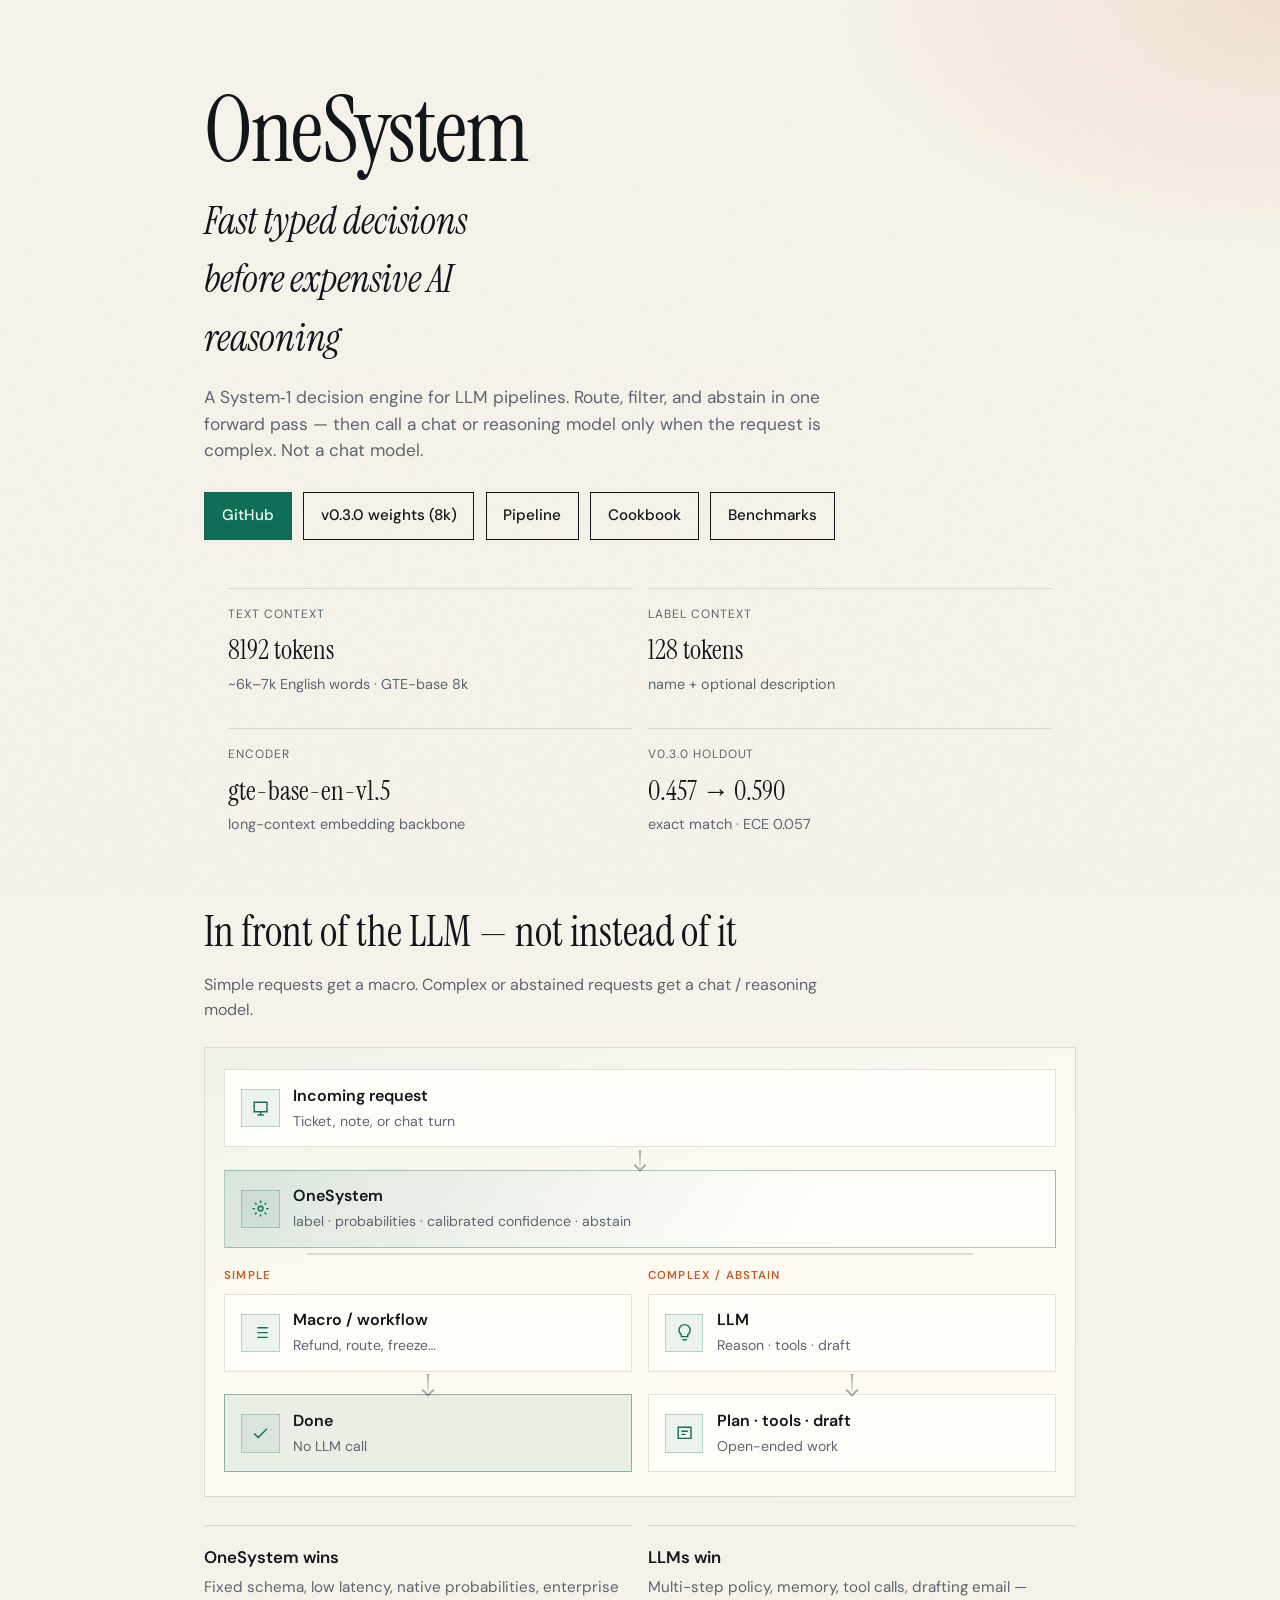
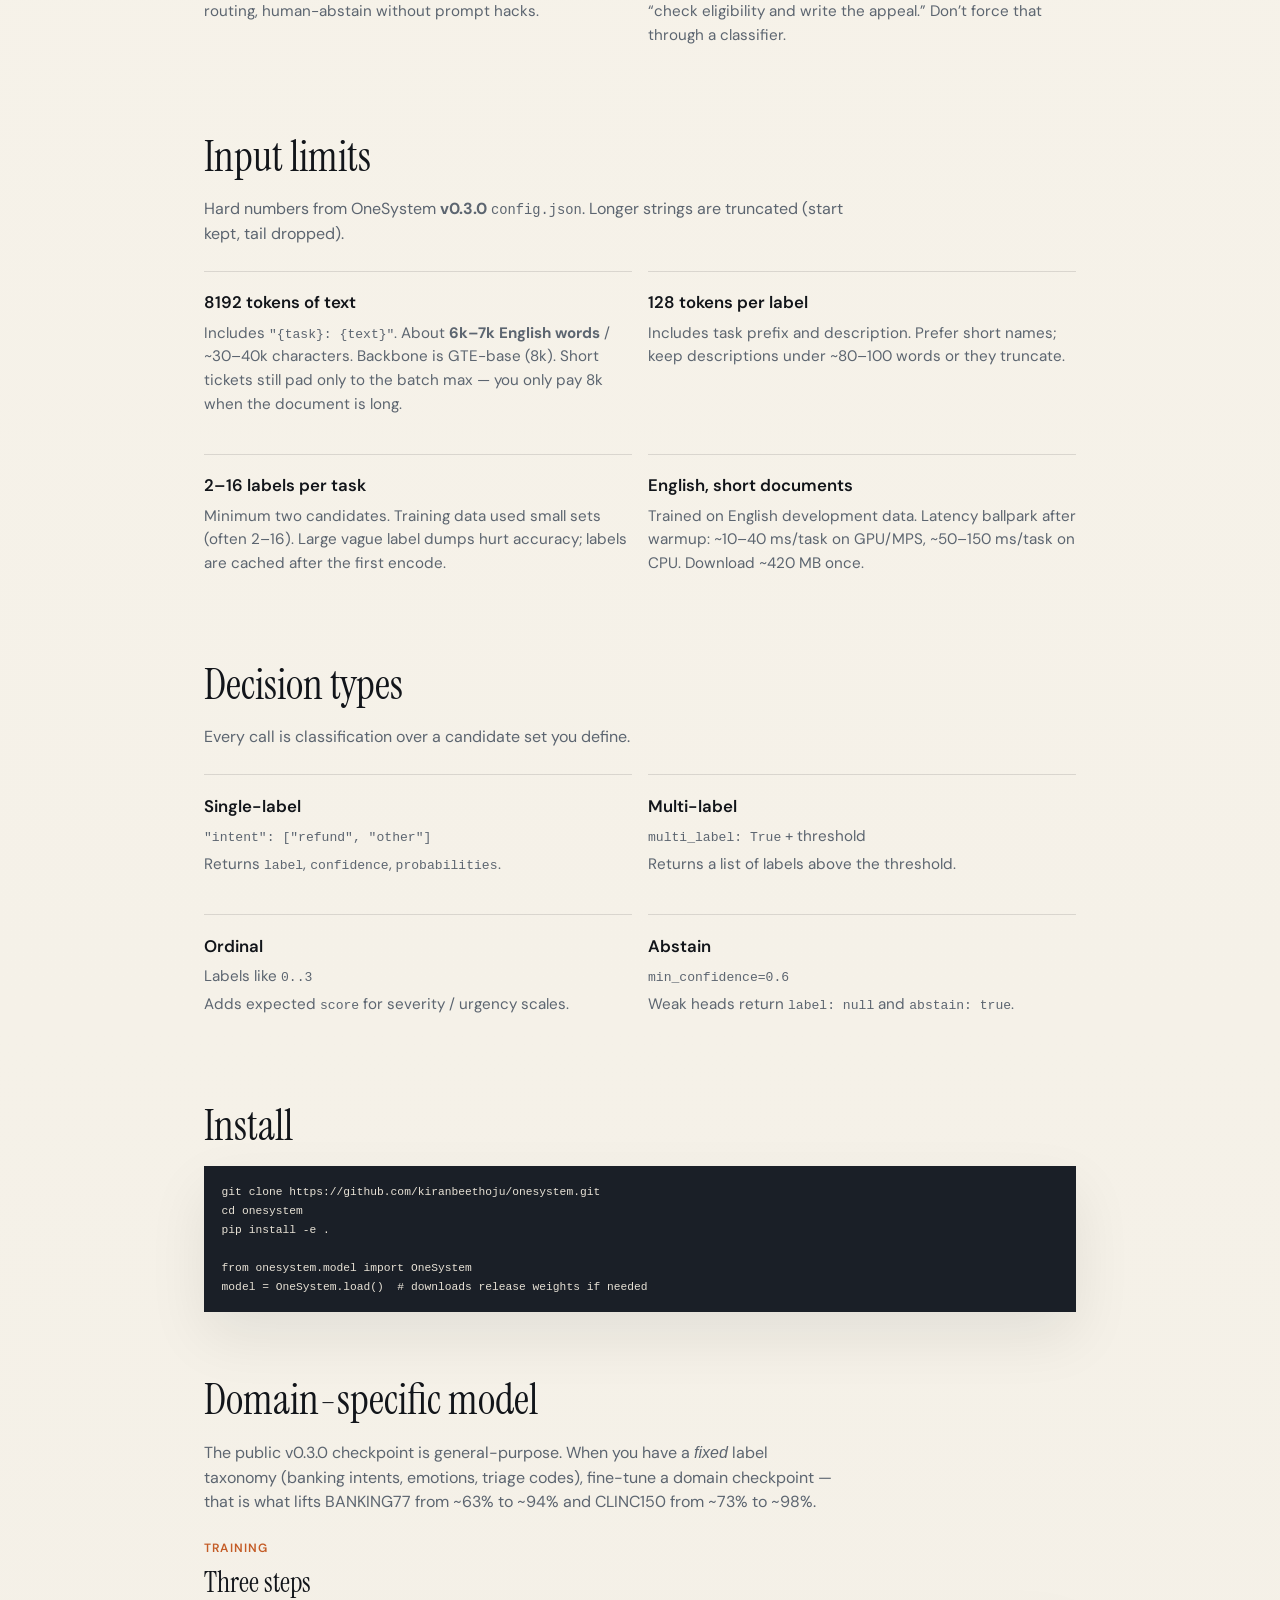
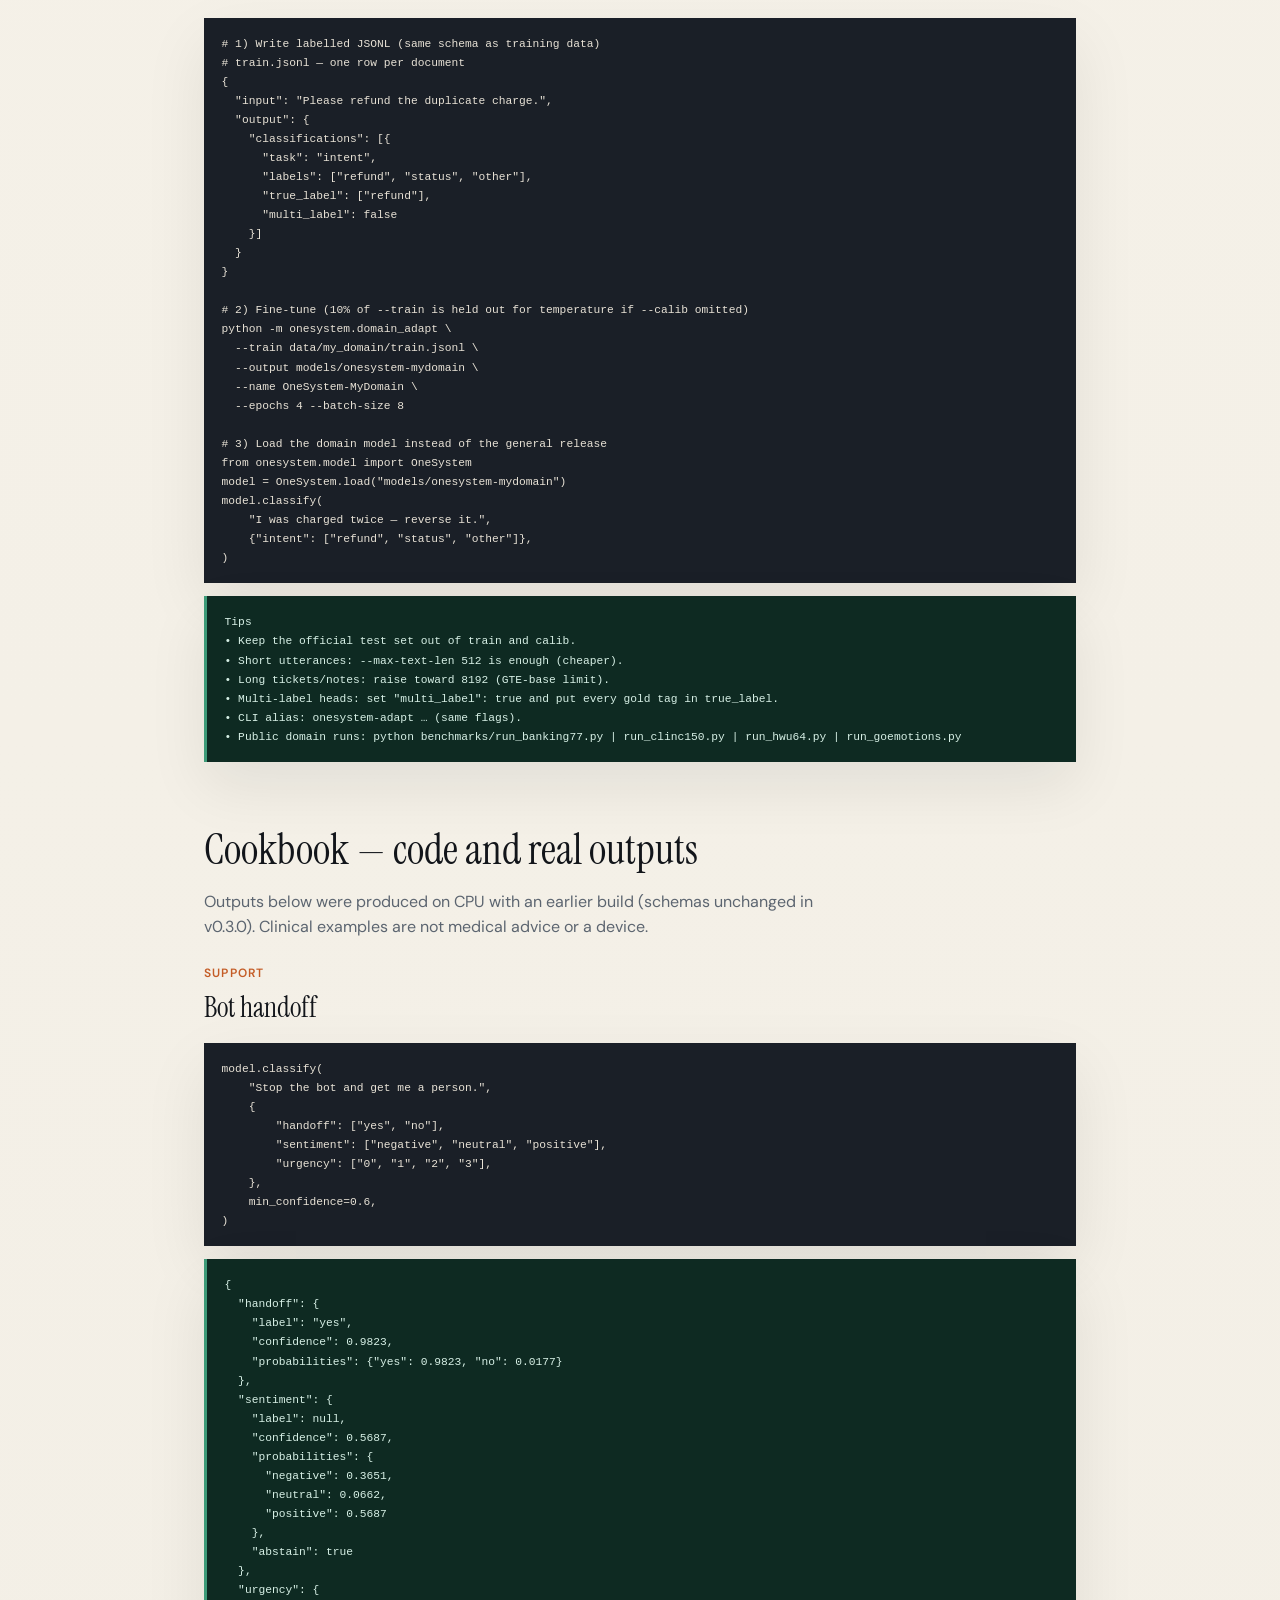
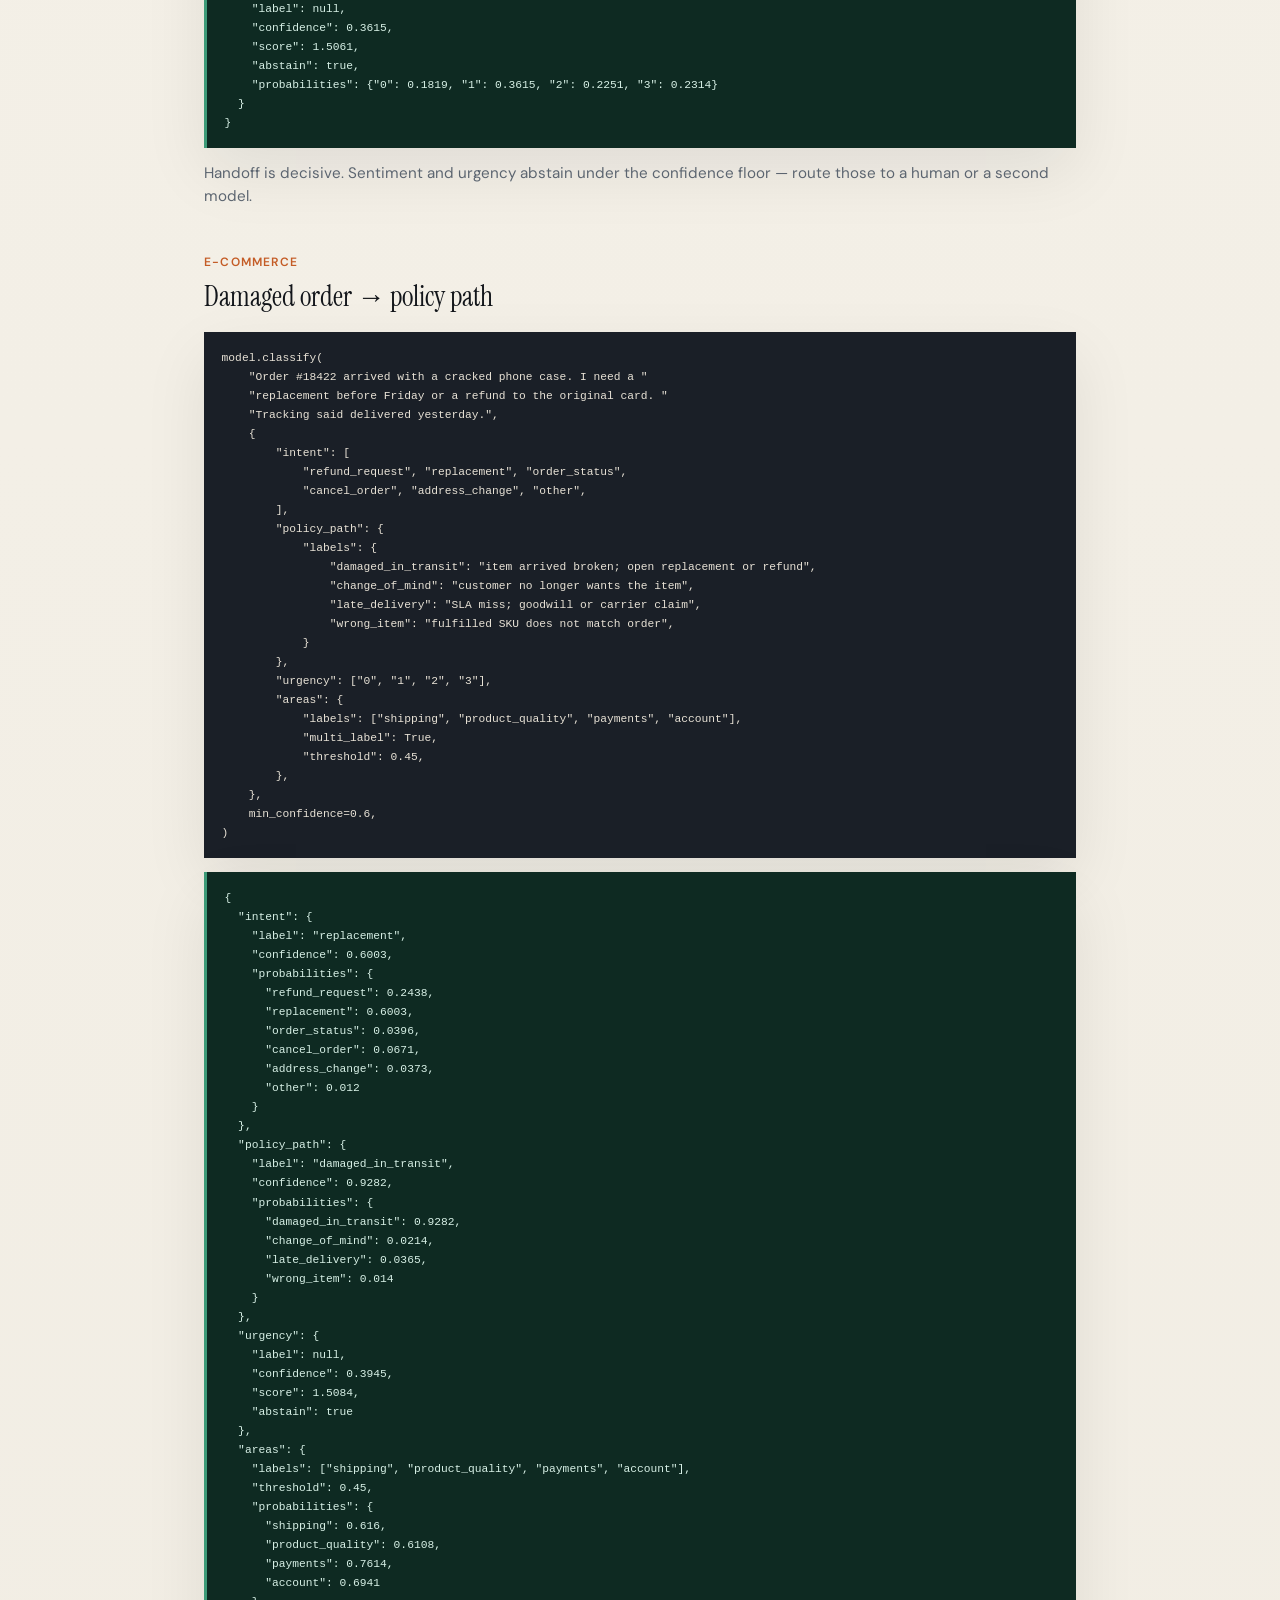
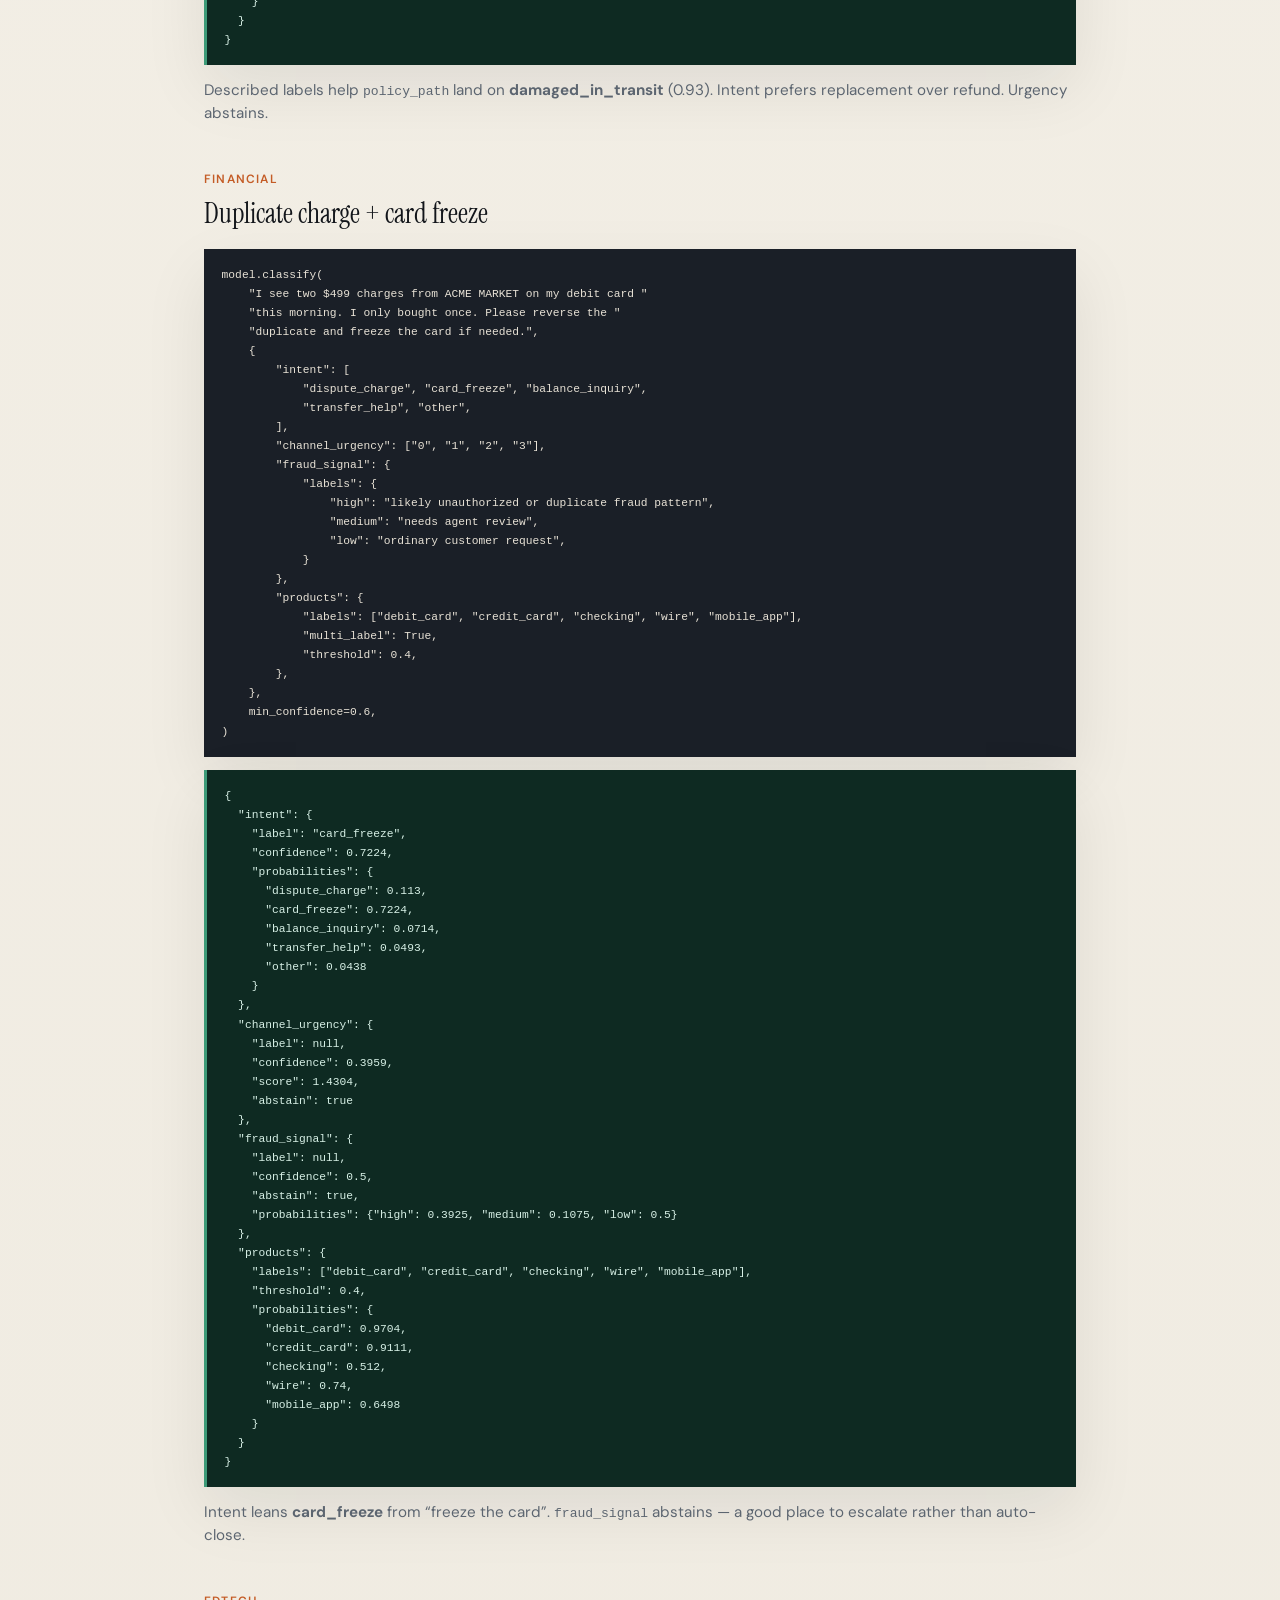
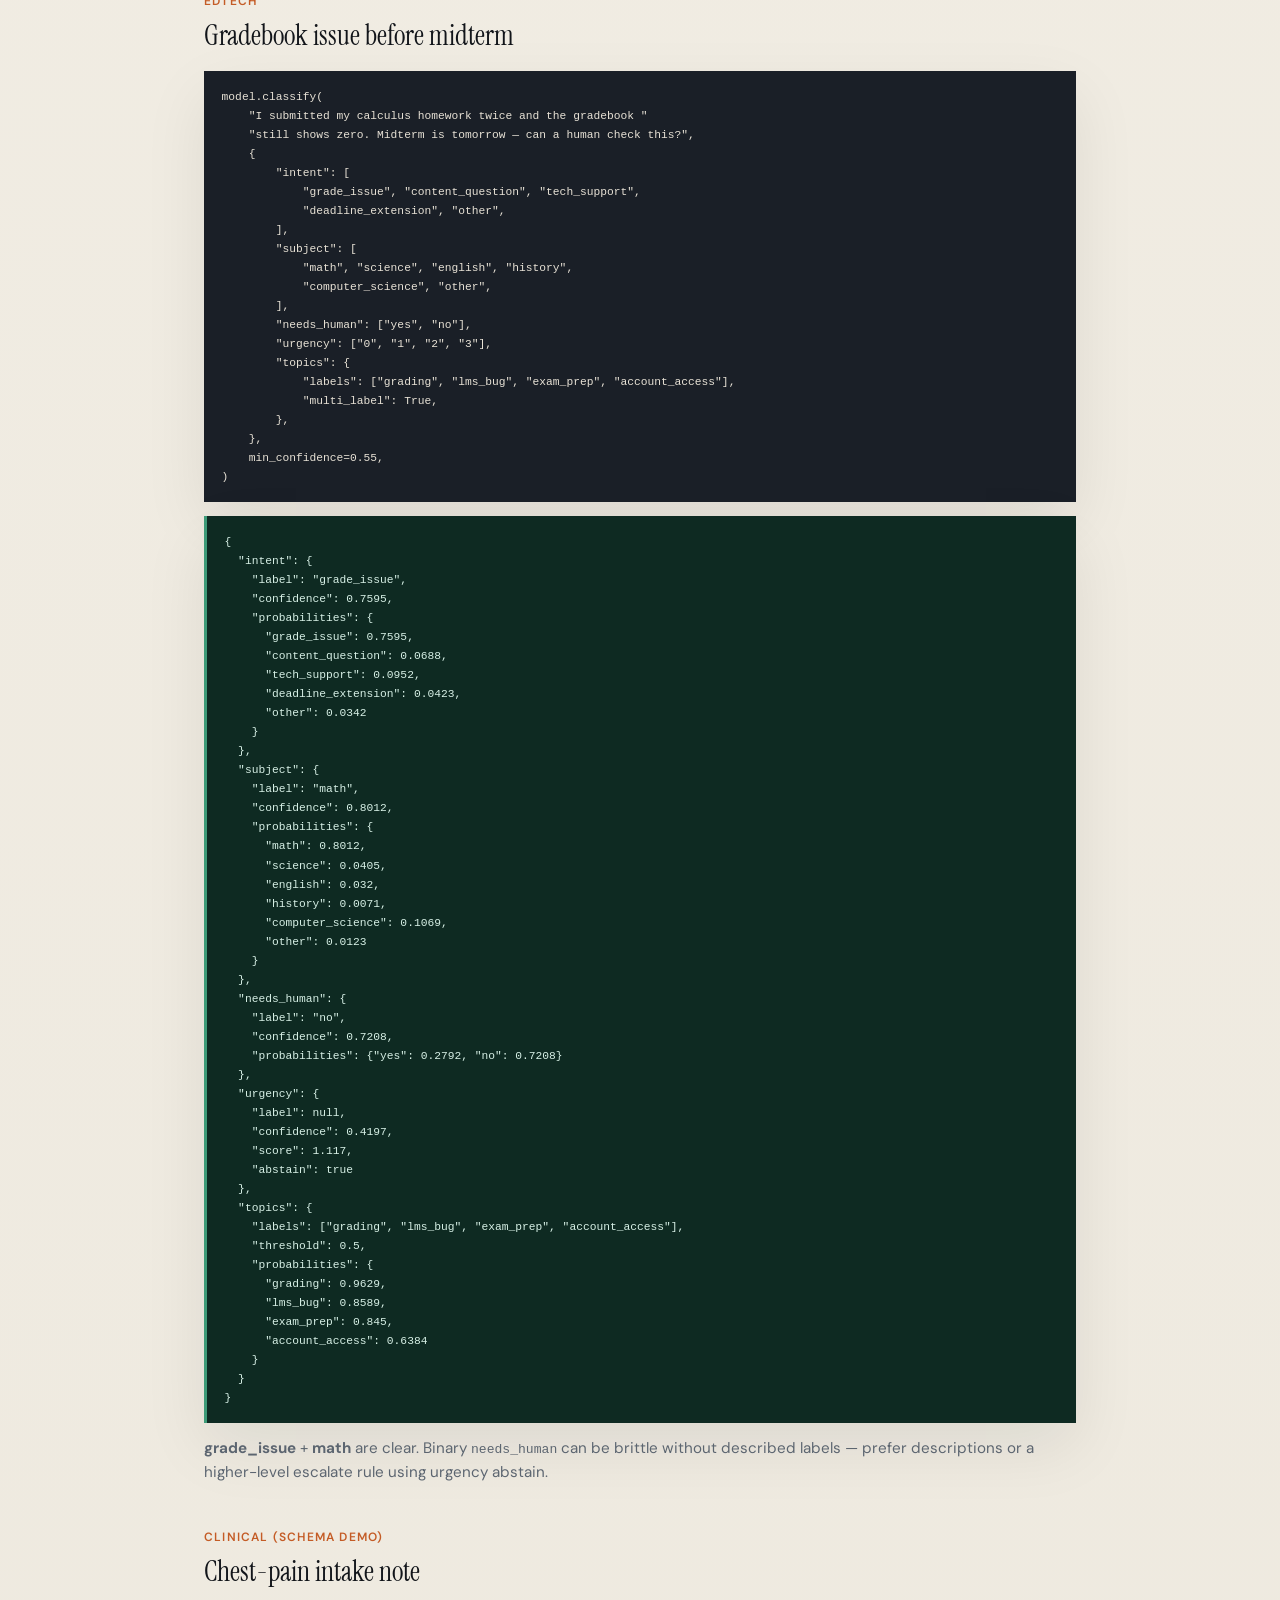
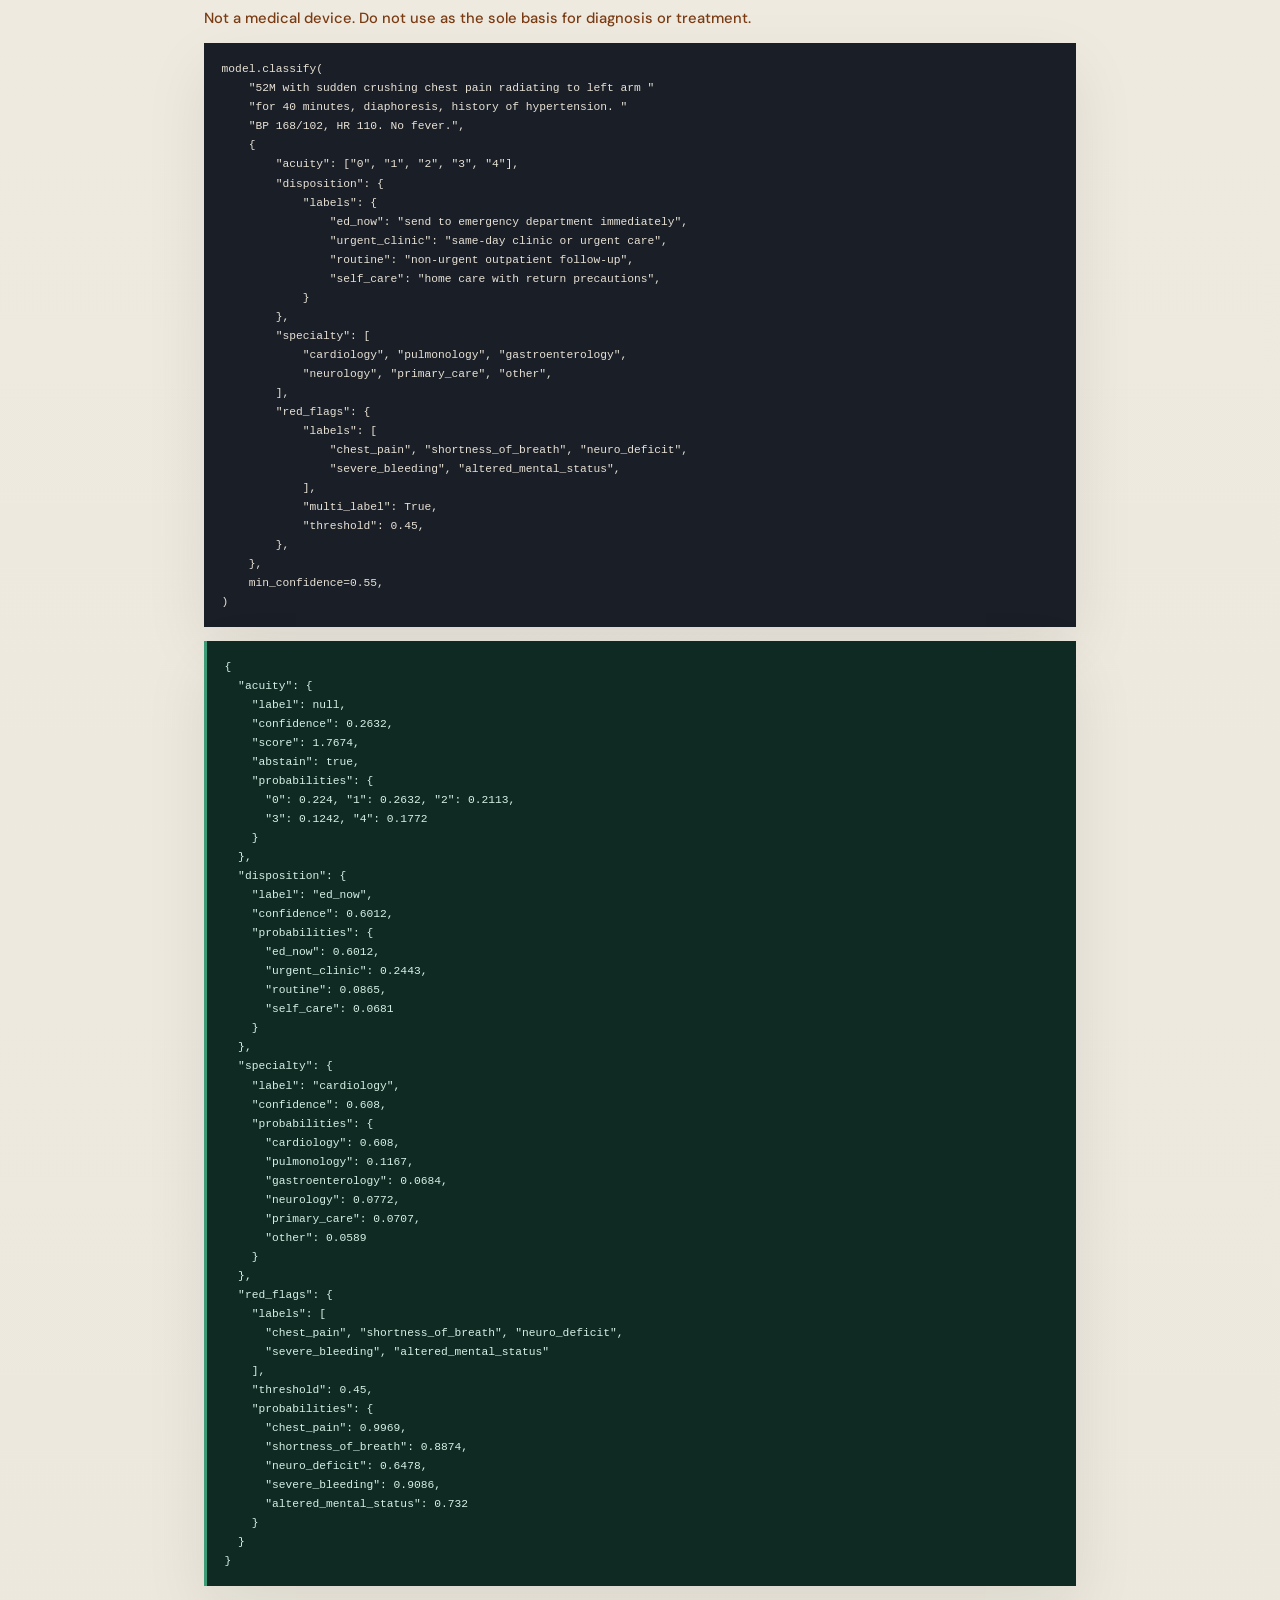
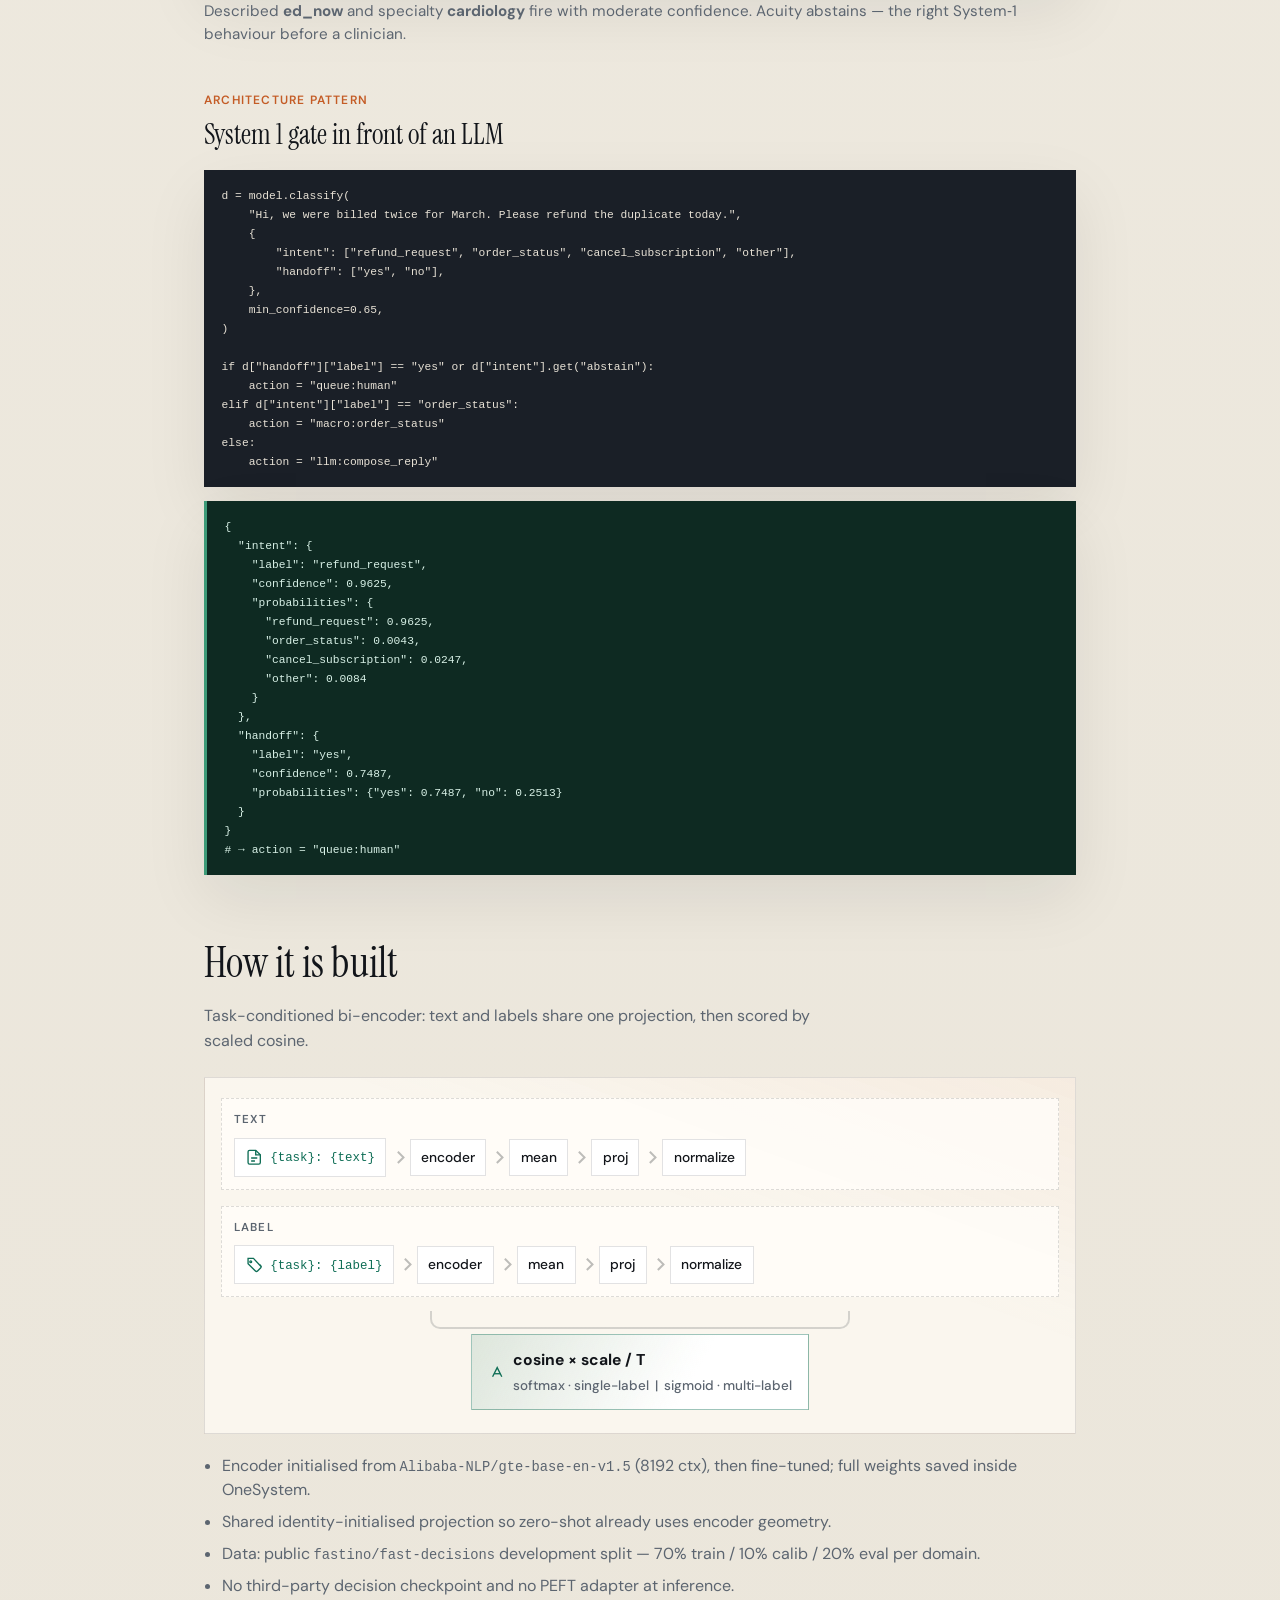
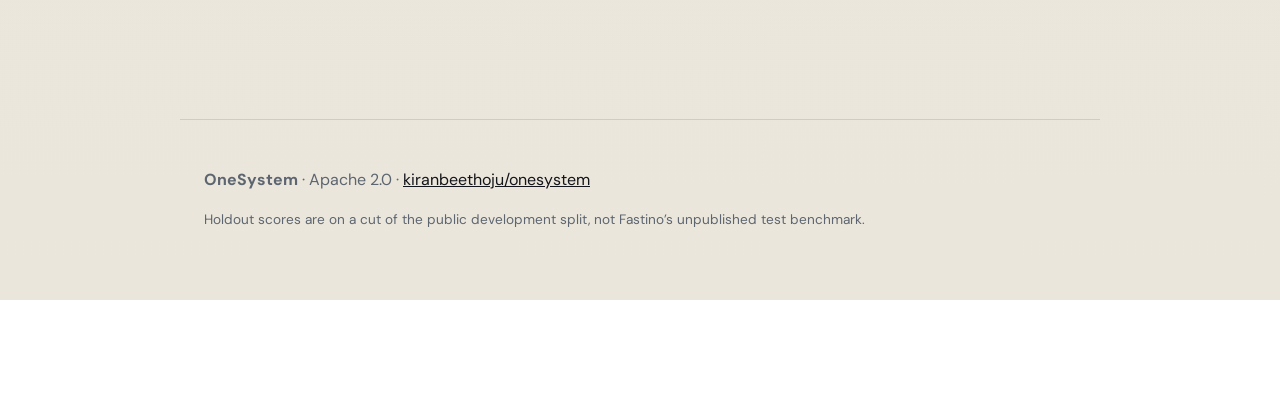
==== commit 3ef13e69: "Add domain adaptation API, HWU64 benchmark, cookbook guide Ship onesystem.domain_adapt for fine-tuni" ====
--- a/docs/index.html
+++ b/docs/index.html
@@ -182,6 +182,57 @@
 model = OneSystem.load()  # downloads release weights if needed</code></pre>
     </section>
 
+    <section id="domain-adapt">
+      <h2>Domain-specific model</h2>
+      <p class="section-lede">
+        The public v0.3.0 checkpoint is general-purpose. When you have a <em>fixed</em> label taxonomy
+        (banking intents, emotions, triage codes), fine-tune a domain checkpoint — that is what
+        lifts BANKING77 from ~63% to ~94% and CLINC150 from ~73% to ~98%.
+      </p>
+
+      <article class="recipe" id="adapt-steps">
+        <header>
+          <p class="domain">Training</p>
+          <h3>Three steps</h3>
+        </header>
+        <pre class="code"><code># 1) Write labelled JSONL (same schema as training data)
+# train.jsonl — one row per document
+{
+  "input": "Please refund the duplicate charge.",
+  "output": {
+    "classifications": [{
+      "task": "intent",
+      "labels": ["refund", "status", "other"],
+      "true_label": ["refund"],
+      "multi_label": false
+    }]
+  }
+}
+
+# 2) Fine-tune (10% of --train is held out for temperature if --calib omitted)
+python -m onesystem.domain_adapt \
+  --train data/my_domain/train.jsonl \
+  --output models/onesystem-mydomain \
+  --name OneSystem-MyDomain \
+  --epochs 4 --batch-size 8
+
+# 3) Load the domain model instead of the general release
+from onesystem.model import OneSystem
+model = OneSystem.load("models/onesystem-mydomain")
+model.classify(
+    "I was charged twice — reverse it.",
+    {"intent": ["refund", "status", "other"]},
+)</code></pre>
+        <pre class="out"><code>Tips
+• Keep the official test set out of train and calib.
+• Short utterances: --max-text-len 512 is enough (cheaper).
+• Long tickets/notes: raise toward 8192 (GTE-base limit).
+• Multi-label heads: set "multi_label": true and put every gold tag in true_label.
+• CLI alias: onesystem-adapt … (same flags).
+• Public domain runs: python benchmarks/run_banking77.py | run_clinc150.py | run_hwu64.py | run_goemotions.py</code></pre>
+      </article>
+    </section>
+
     <section id="cookbook">
       <h2>Cookbook — code and real outputs</h2>
       <p class="section-lede">Outputs below were produced on CPU with an earlier build (schemas unchanged in v0.3.0). Clinical examples are not medical advice or a device.</p>
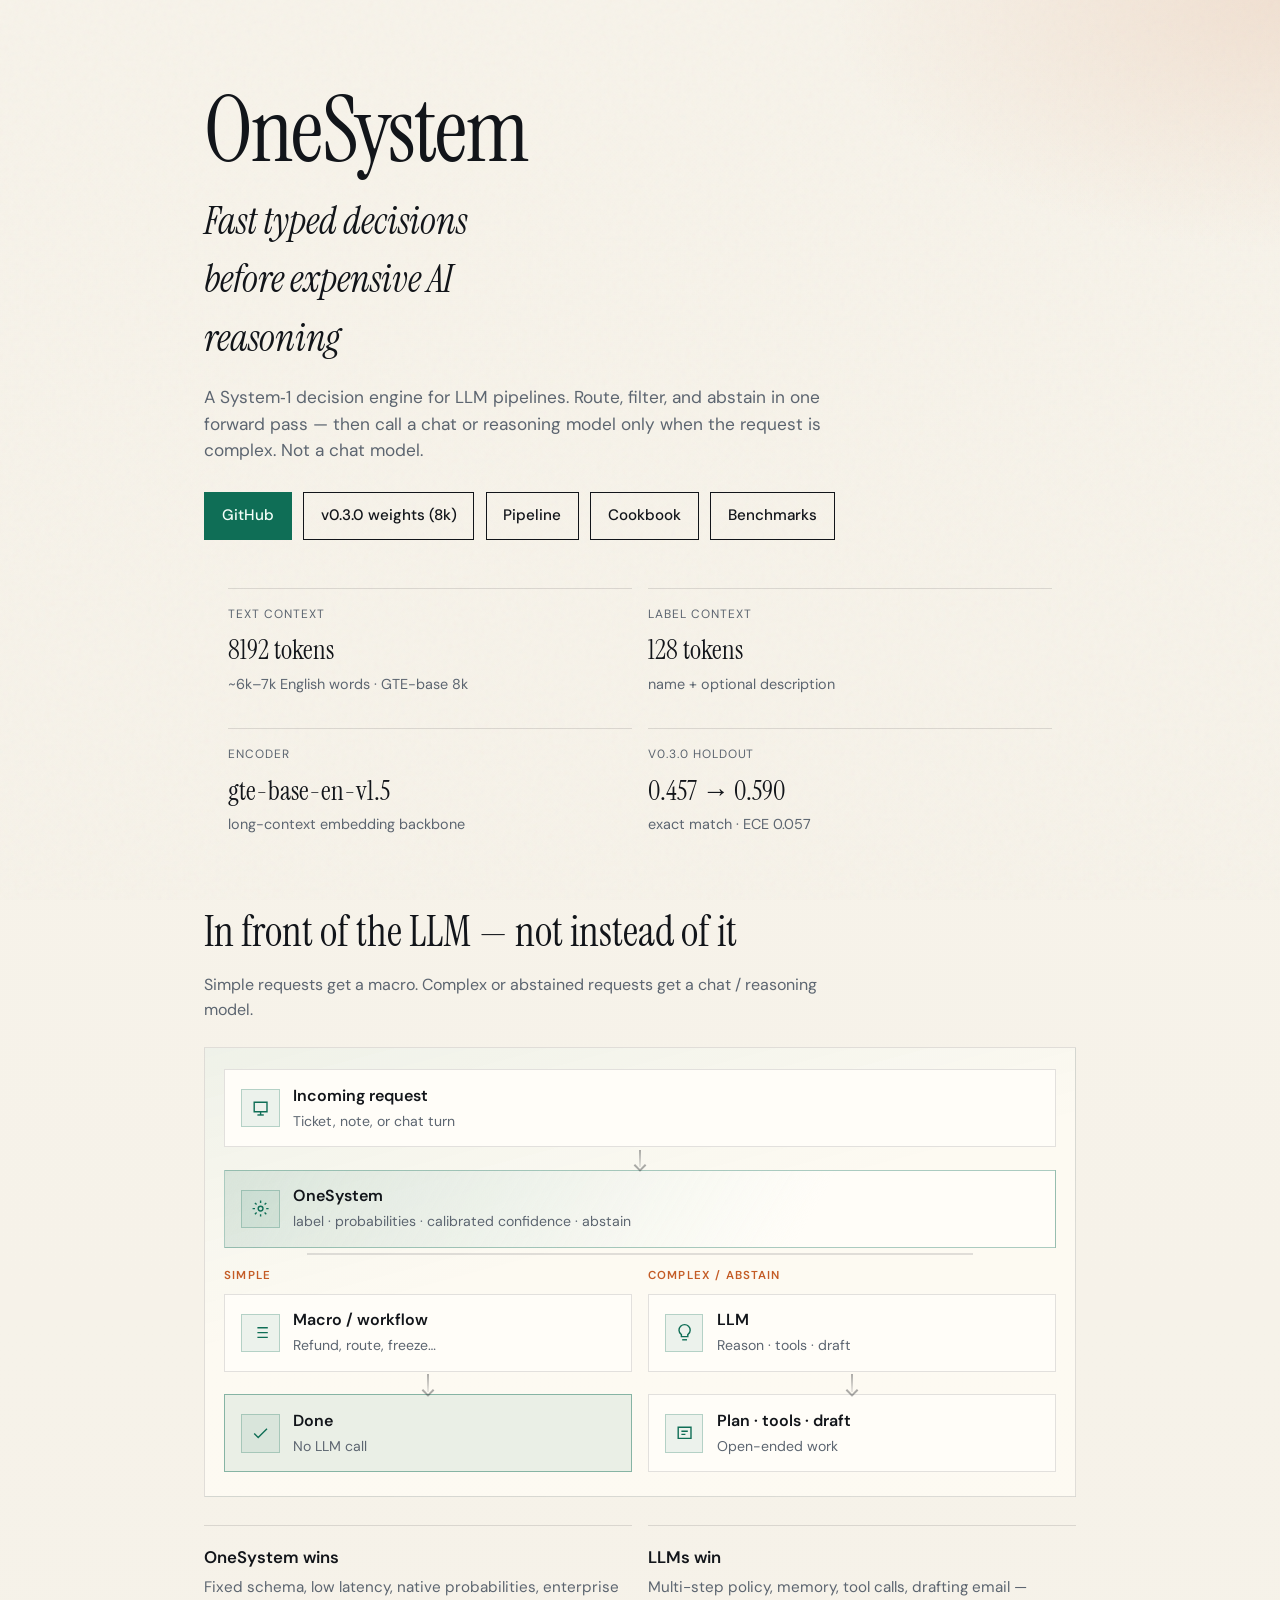
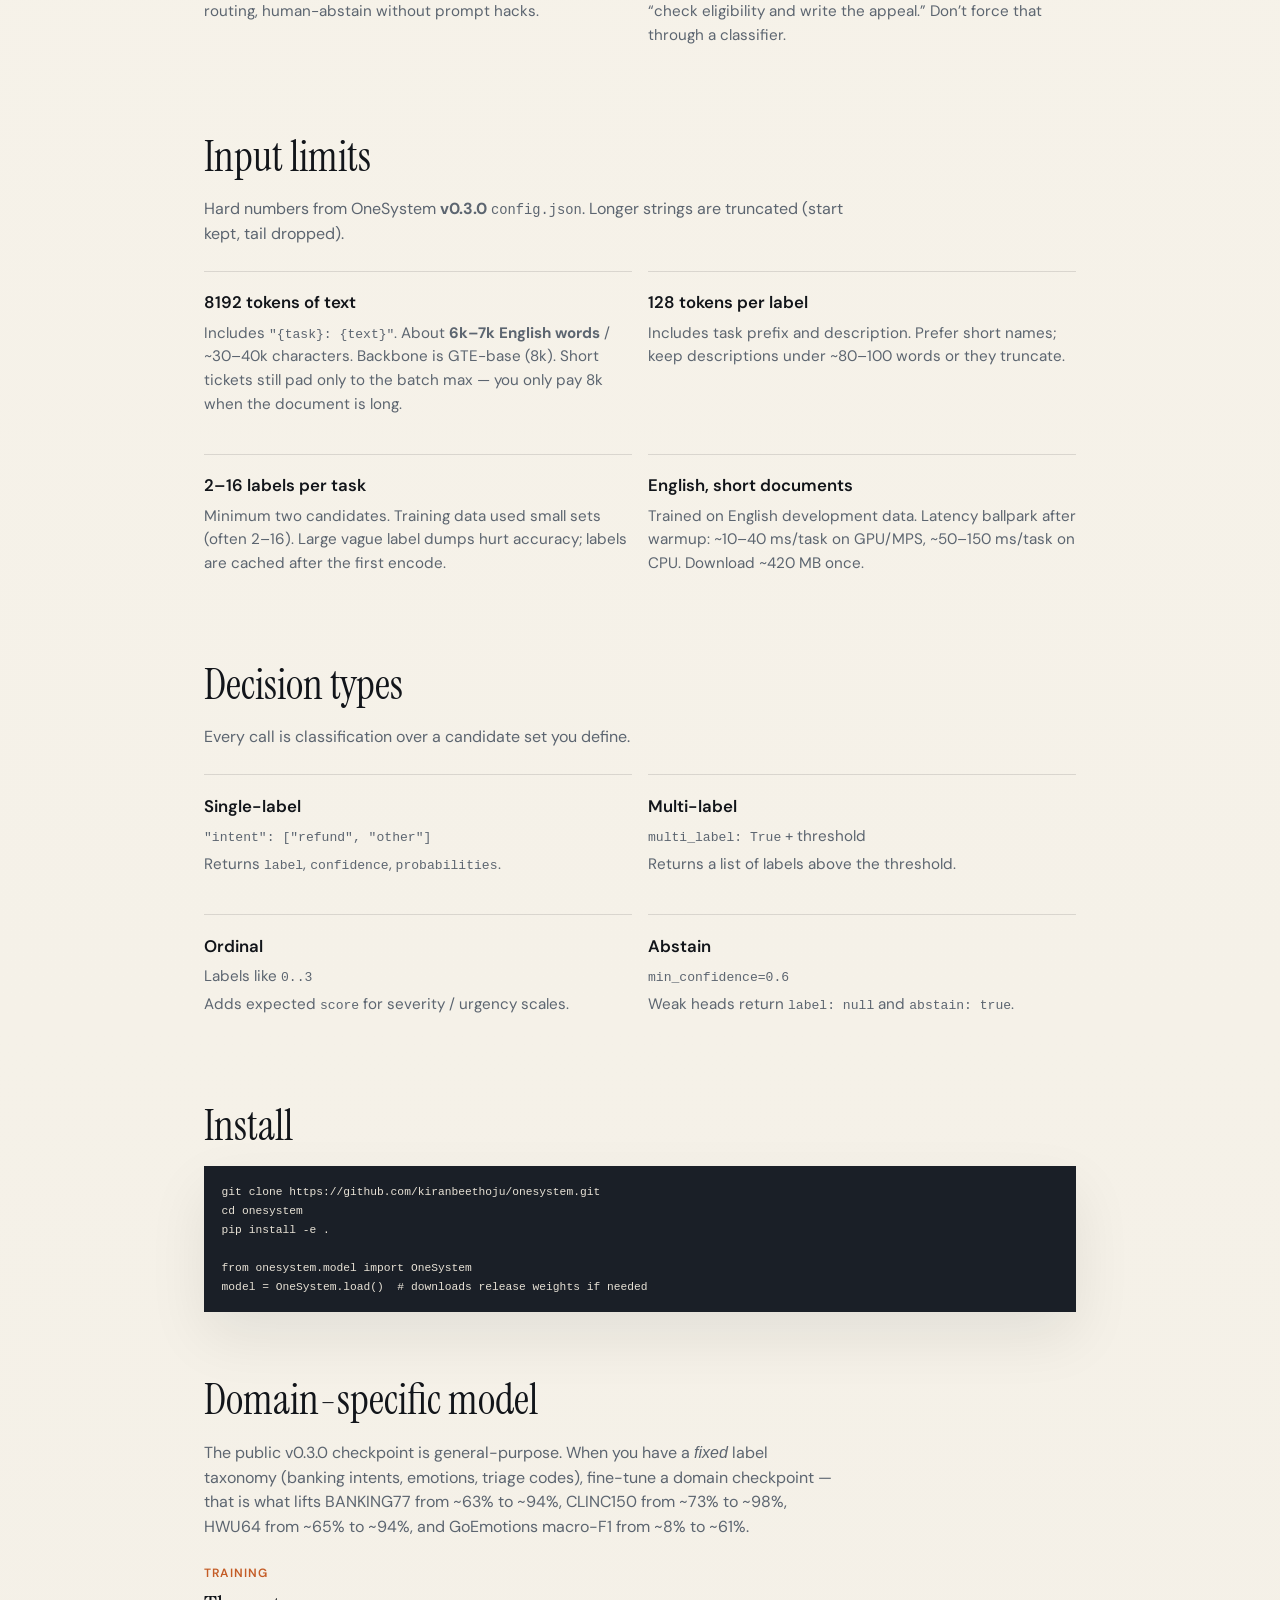
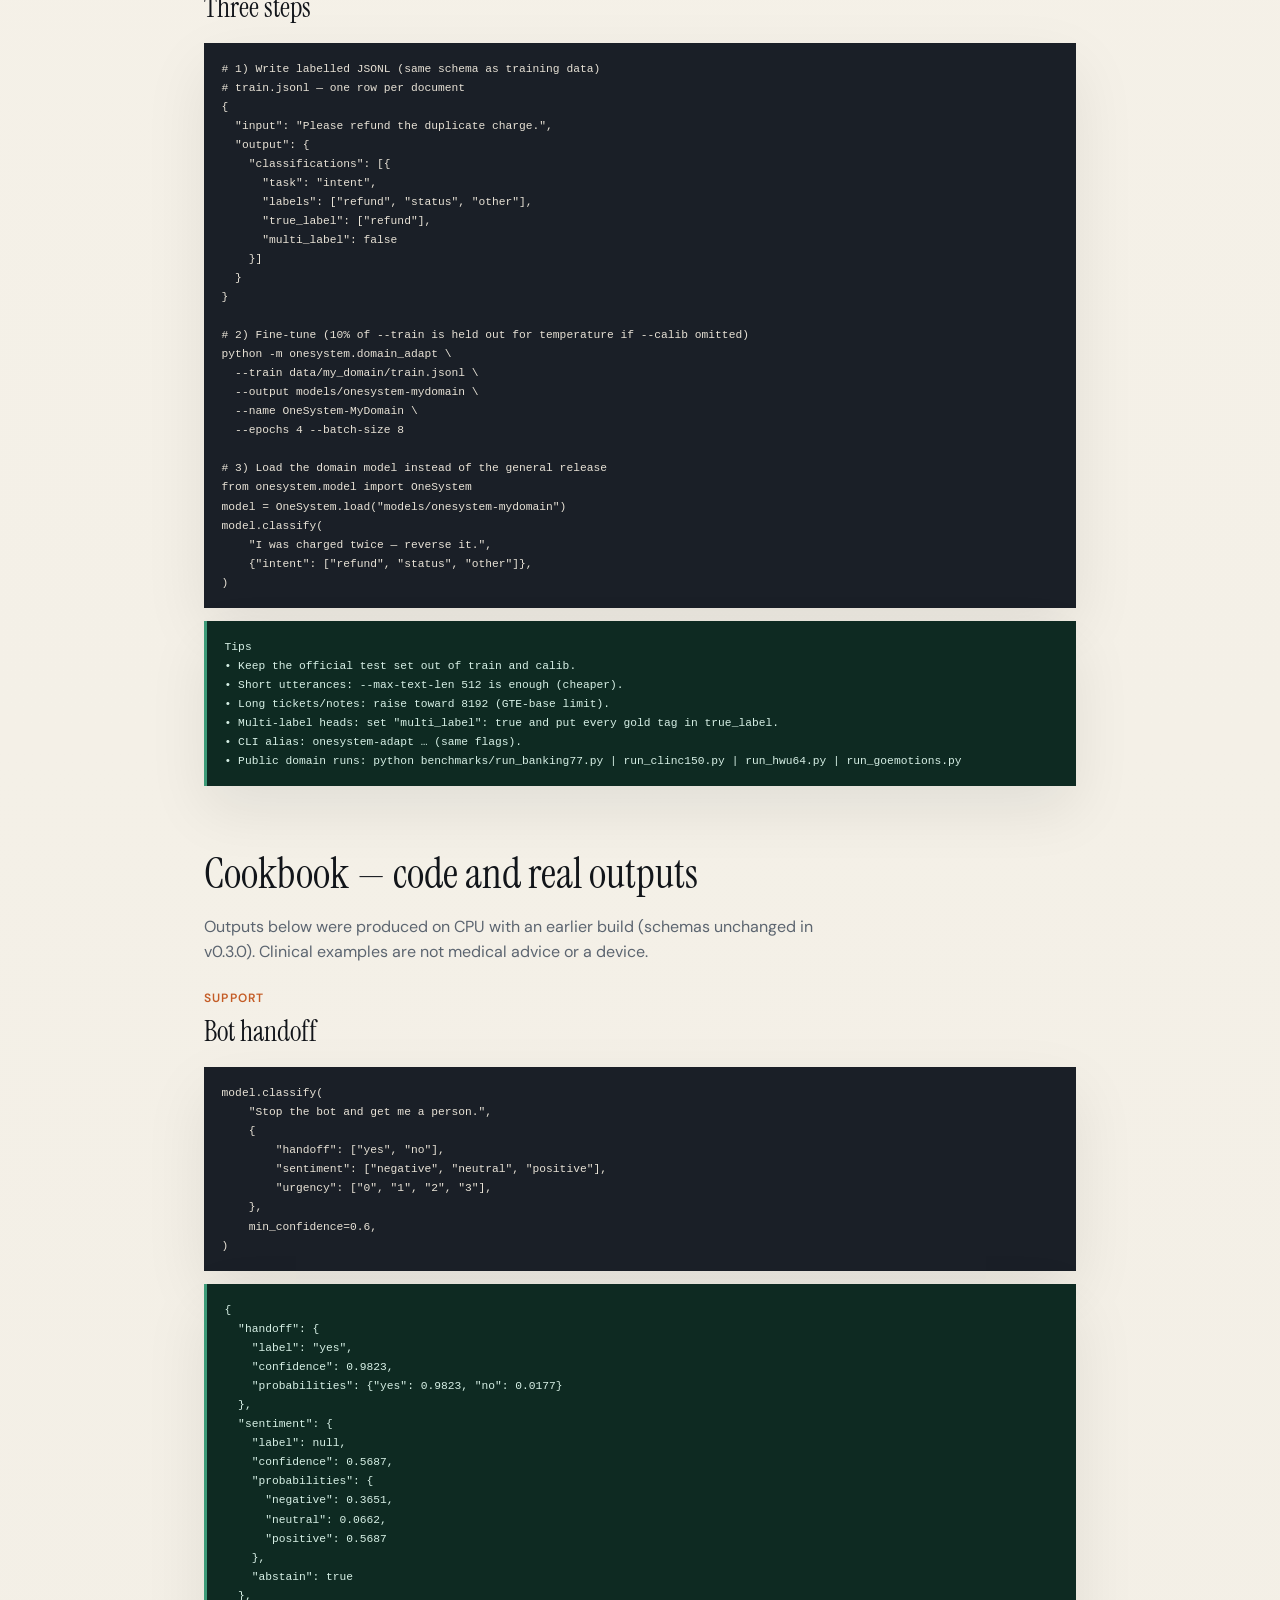
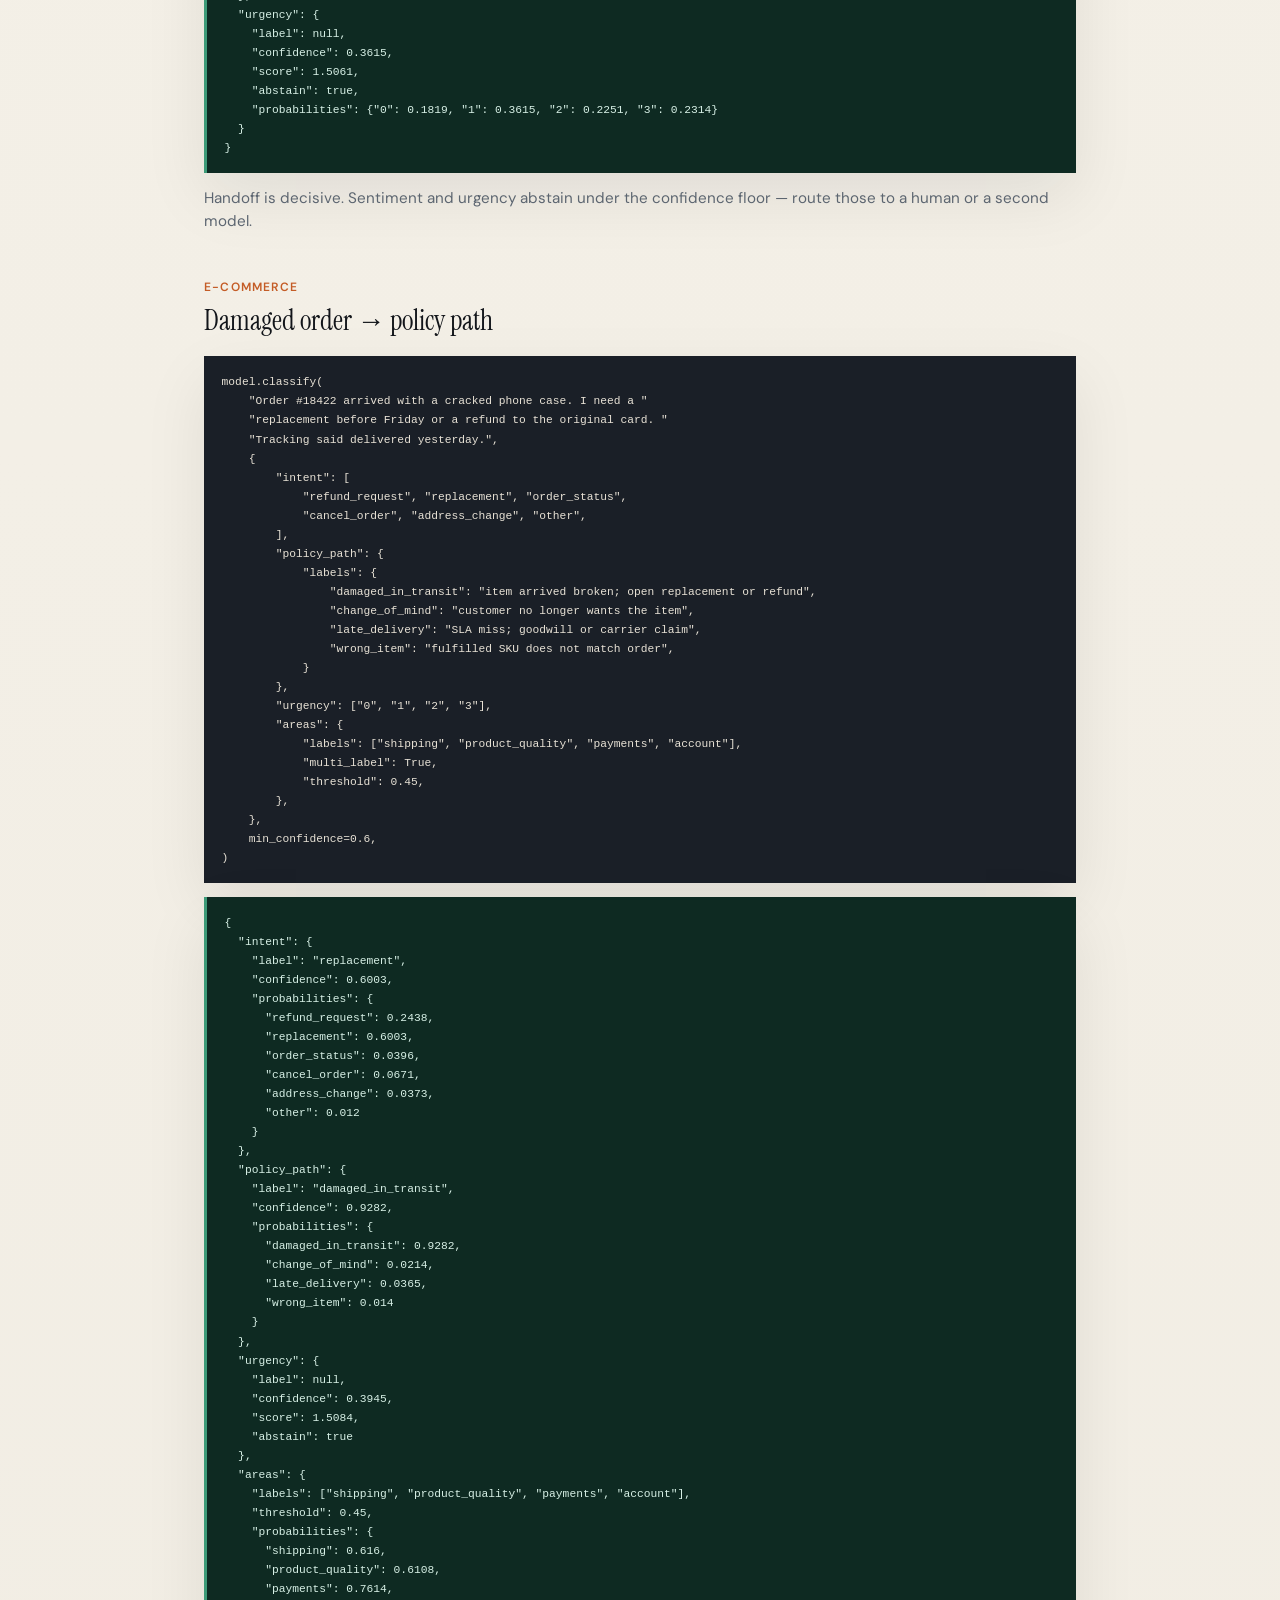
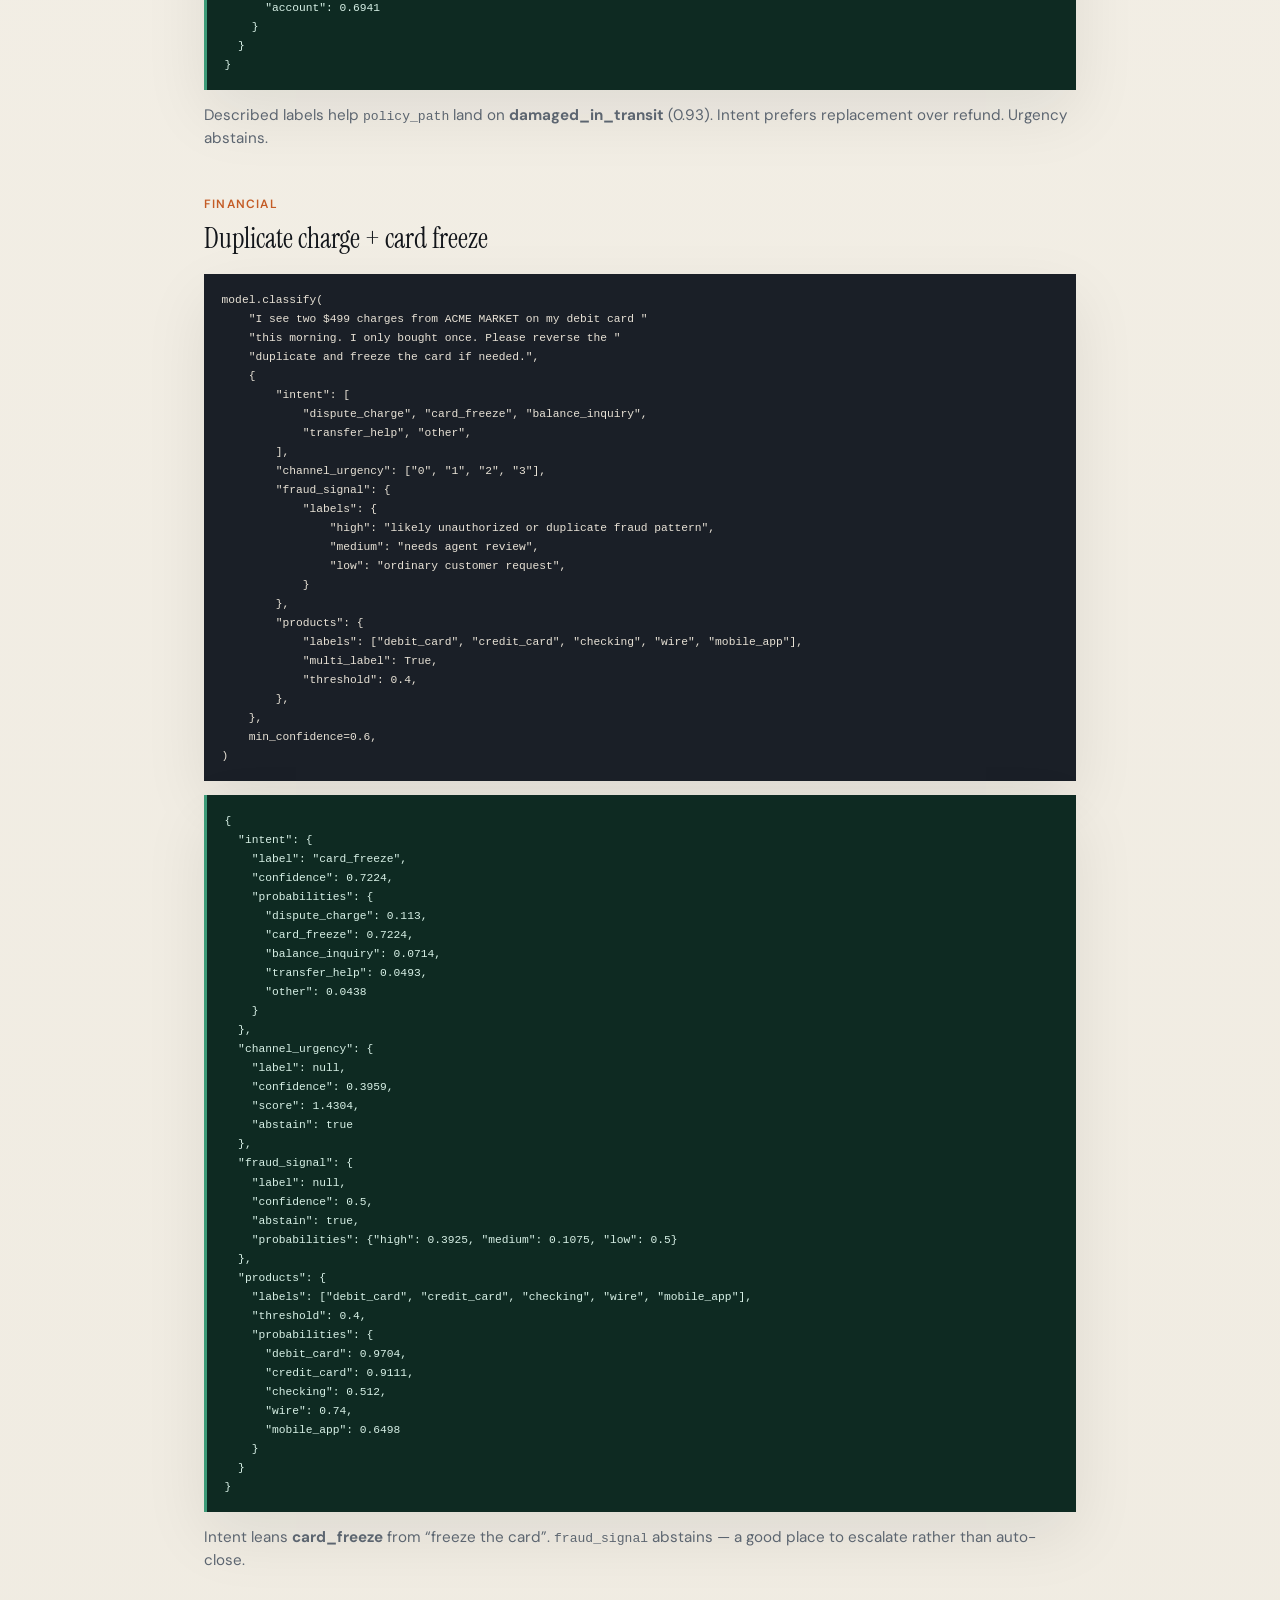
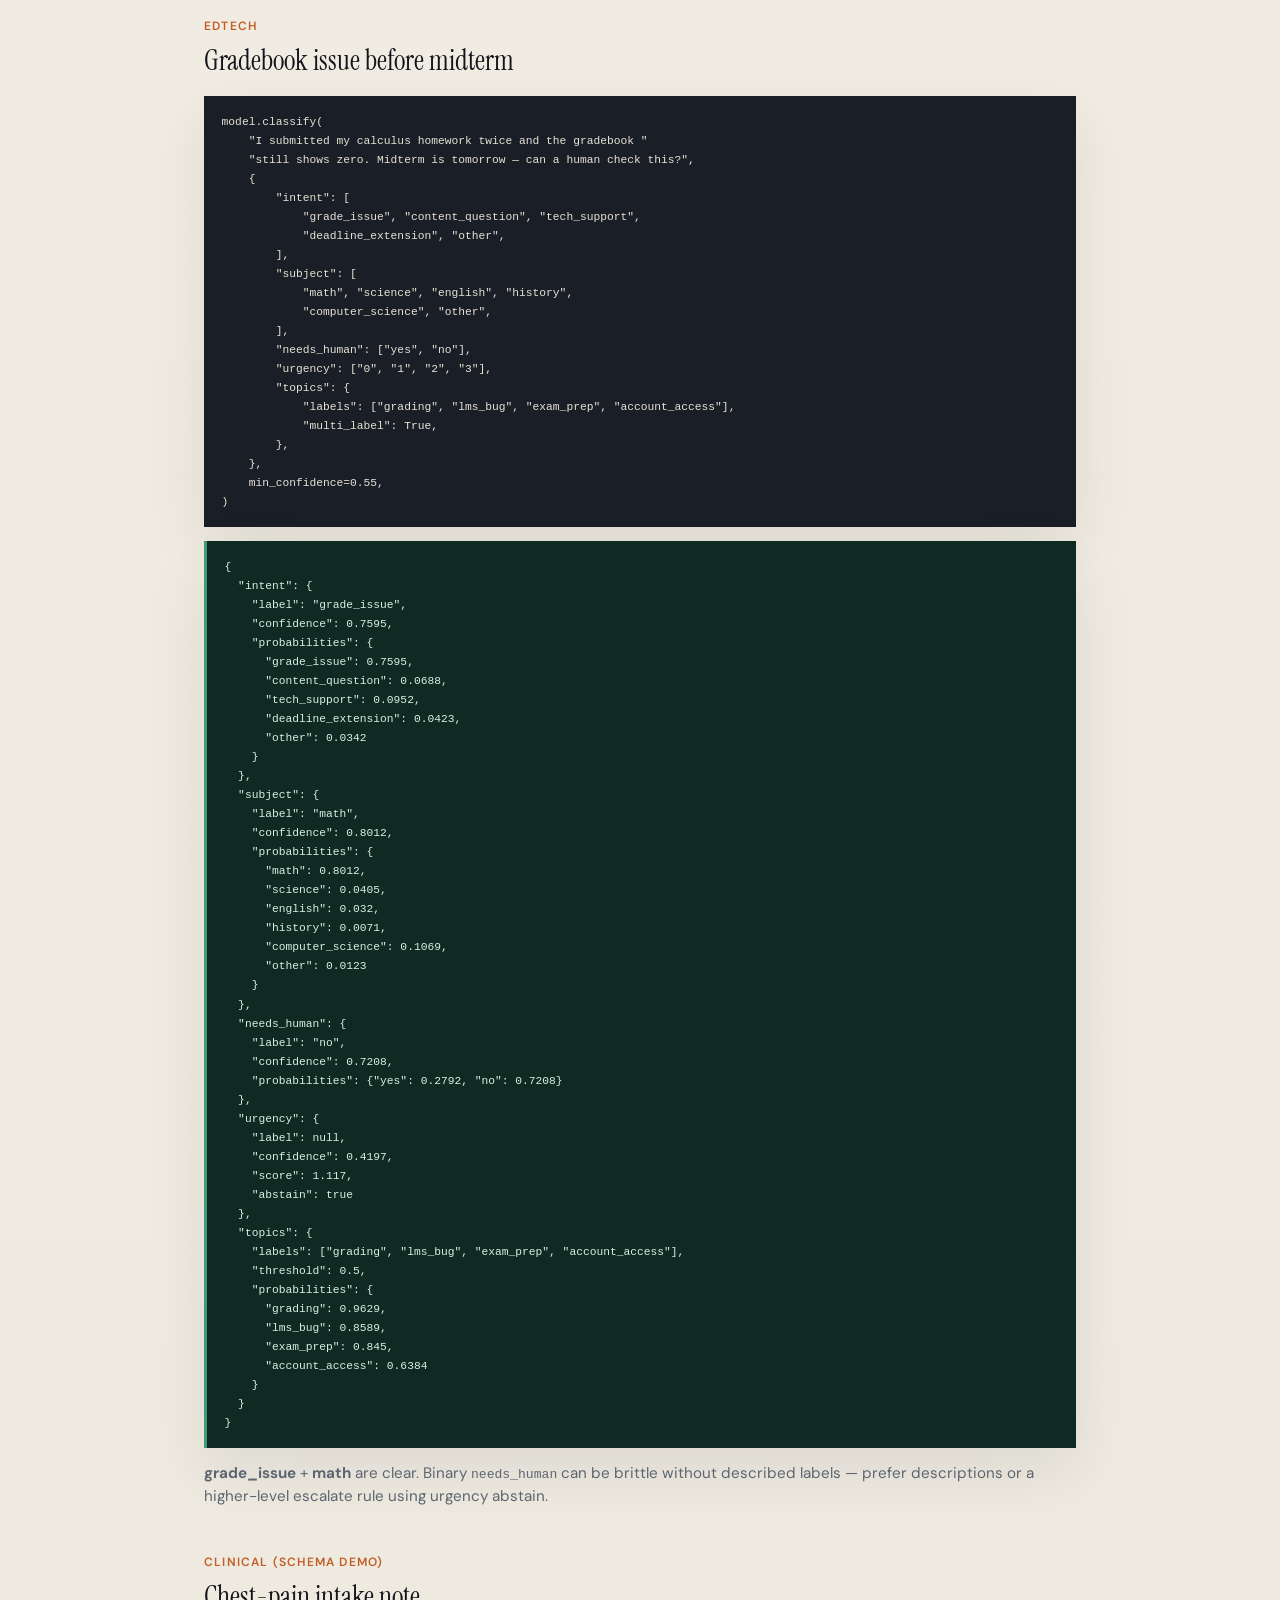
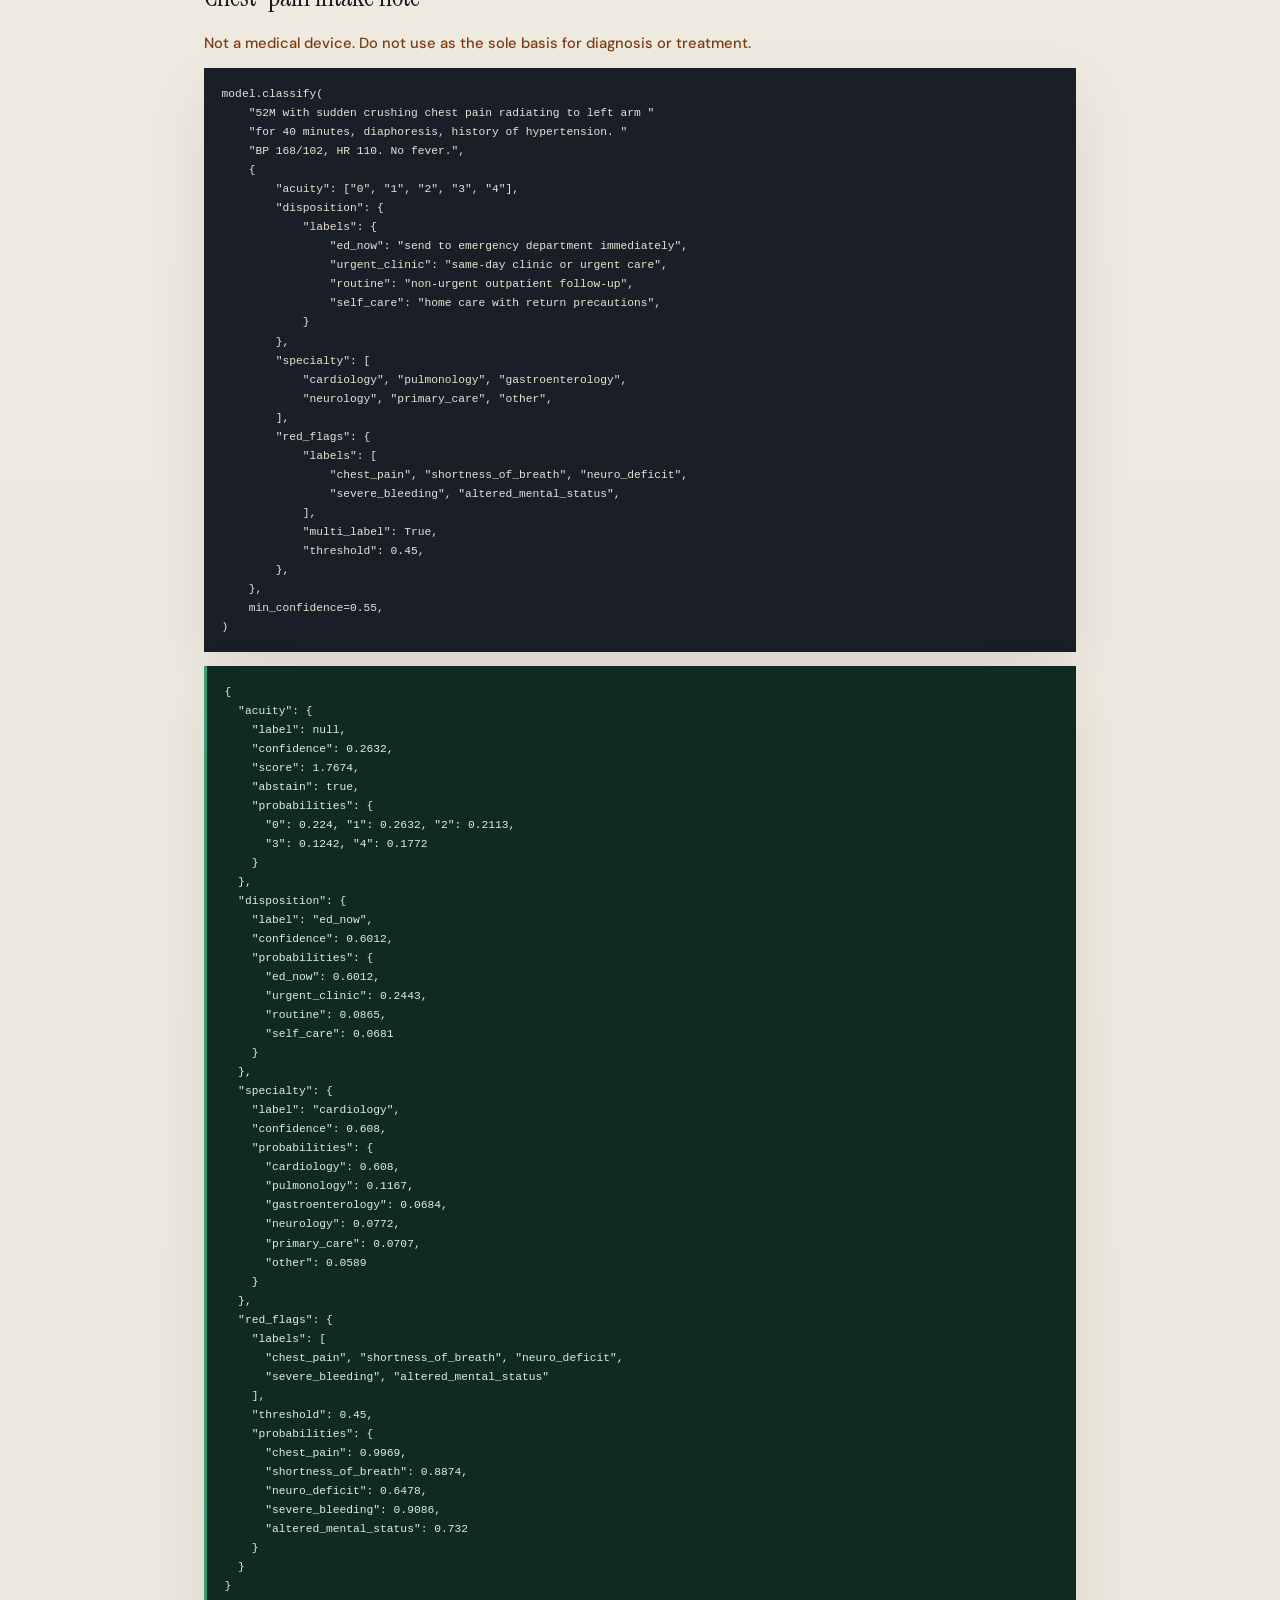
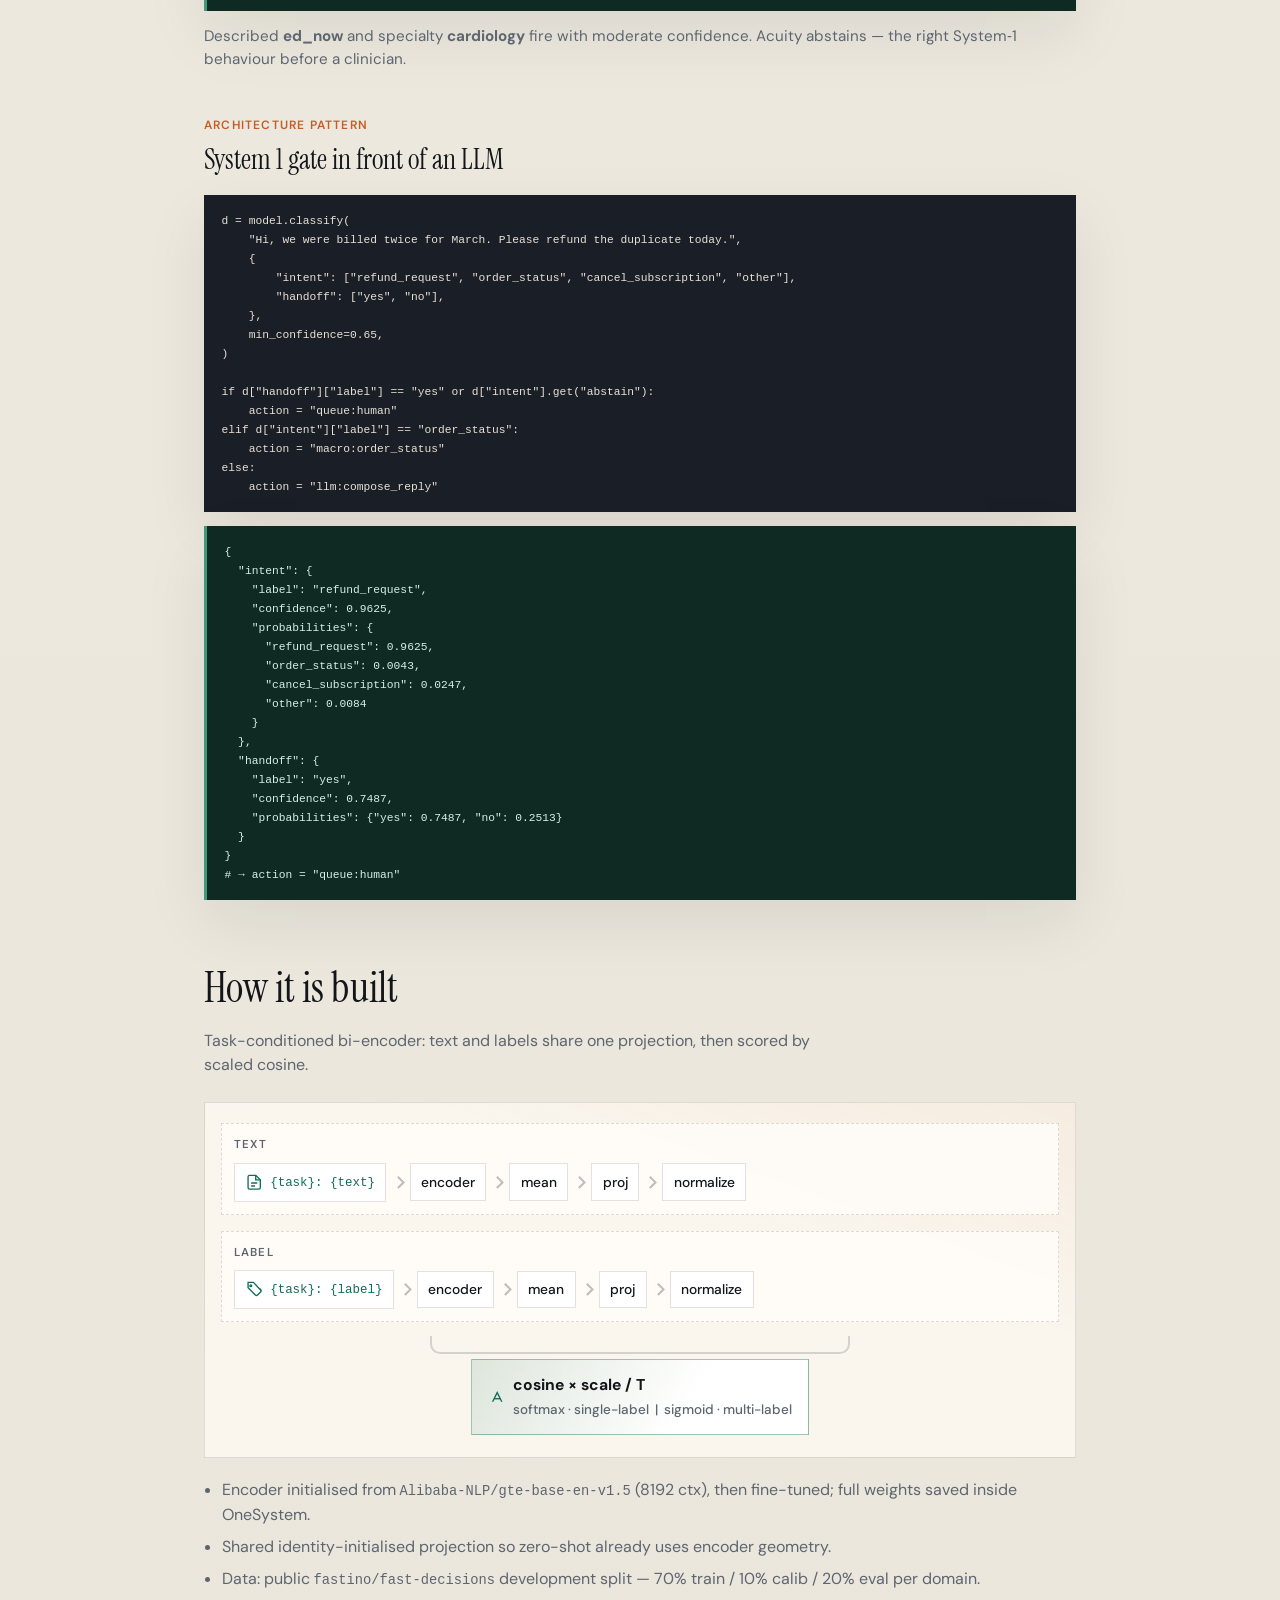
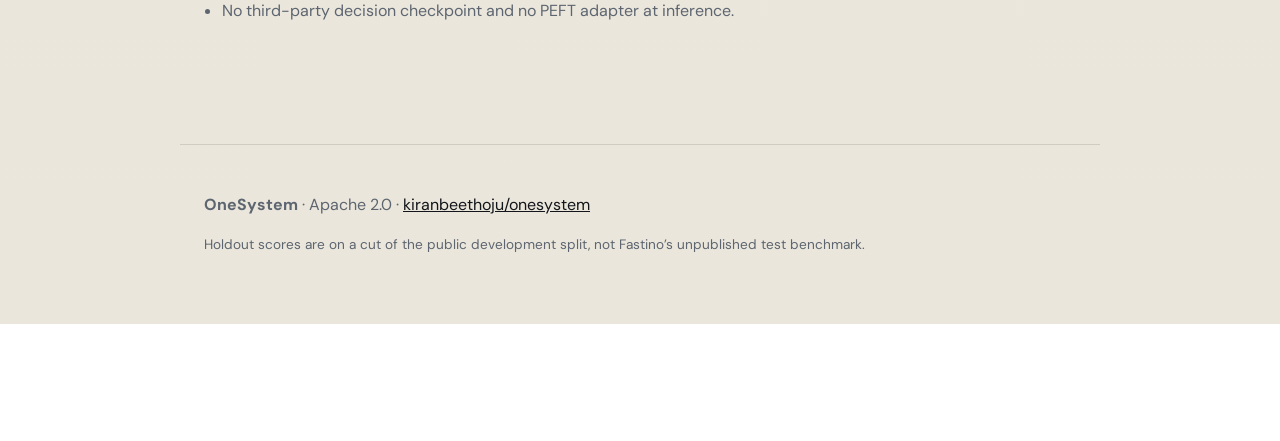
==== commit 6f30f0c4: "Publish GoEmotions domain-adapted benchmark (macro-F1 61%) Add multi-label emotion results to Pages/" ====
--- a/docs/index.html
+++ b/docs/index.html
@@ -187,7 +187,8 @@
       <p class="section-lede">
         The public v0.3.0 checkpoint is general-purpose. When you have a <em>fixed</em> label taxonomy
         (banking intents, emotions, triage codes), fine-tune a domain checkpoint — that is what
-        lifts BANKING77 from ~63% to ~94% and CLINC150 from ~73% to ~98%.
+        lifts BANKING77 from ~63% to ~94%, CLINC150 from ~73% to ~98%,
+        HWU64 from ~65% to ~94%, and GoEmotions macro-F1 from ~8% to ~61%.
       </p>
 
       <article class="recipe" id="adapt-steps">
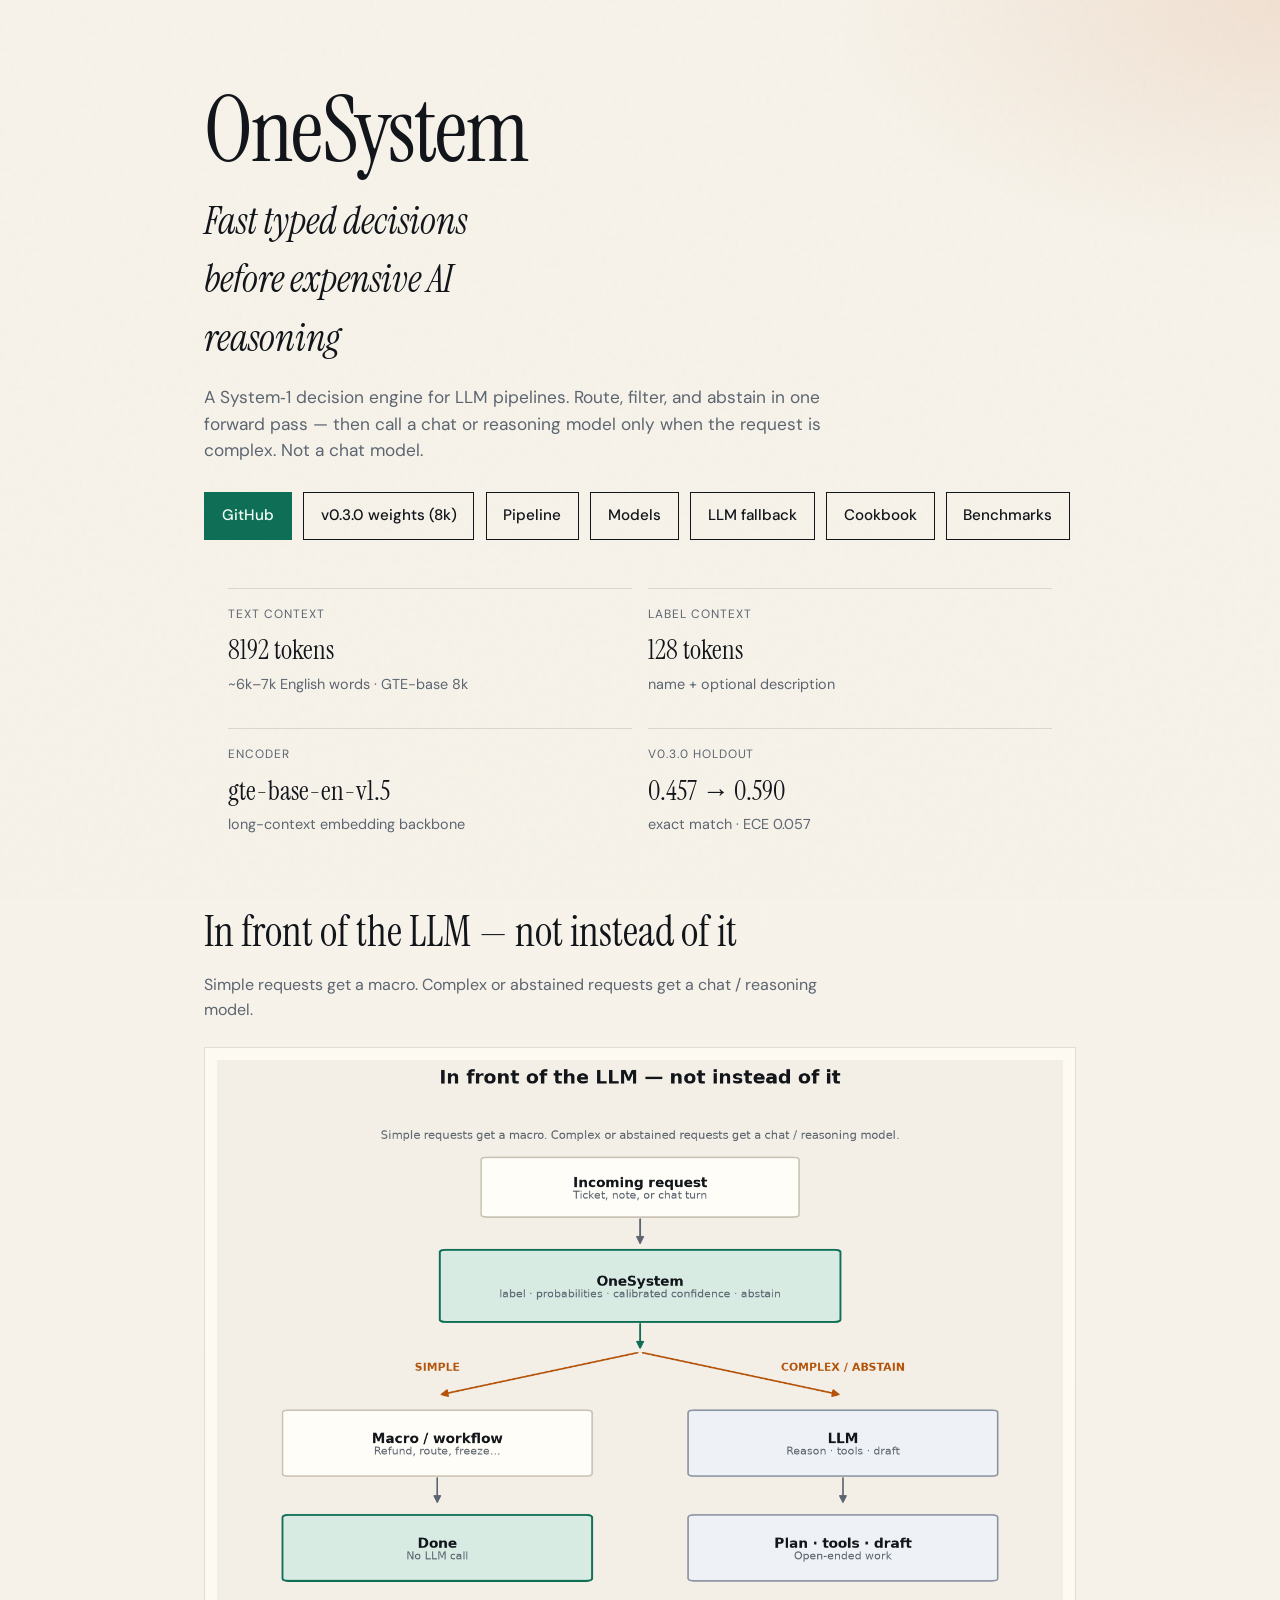
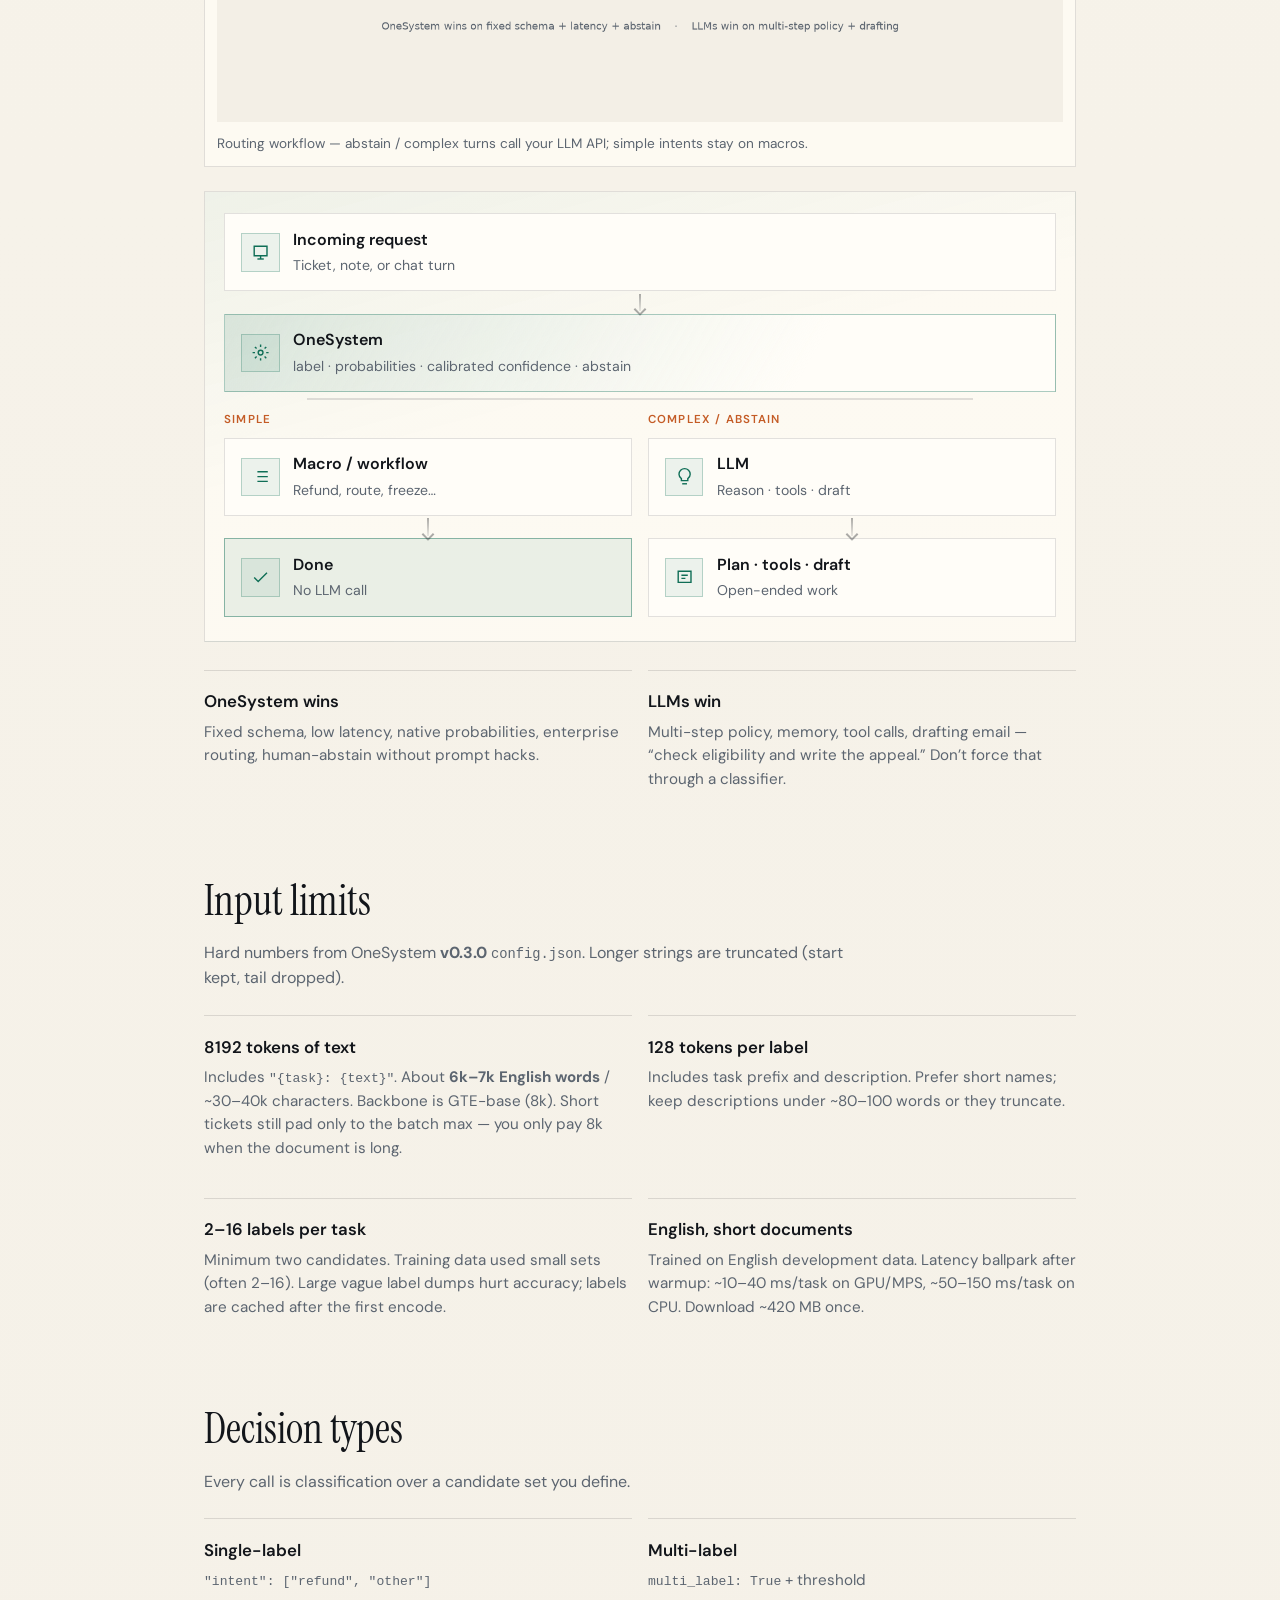
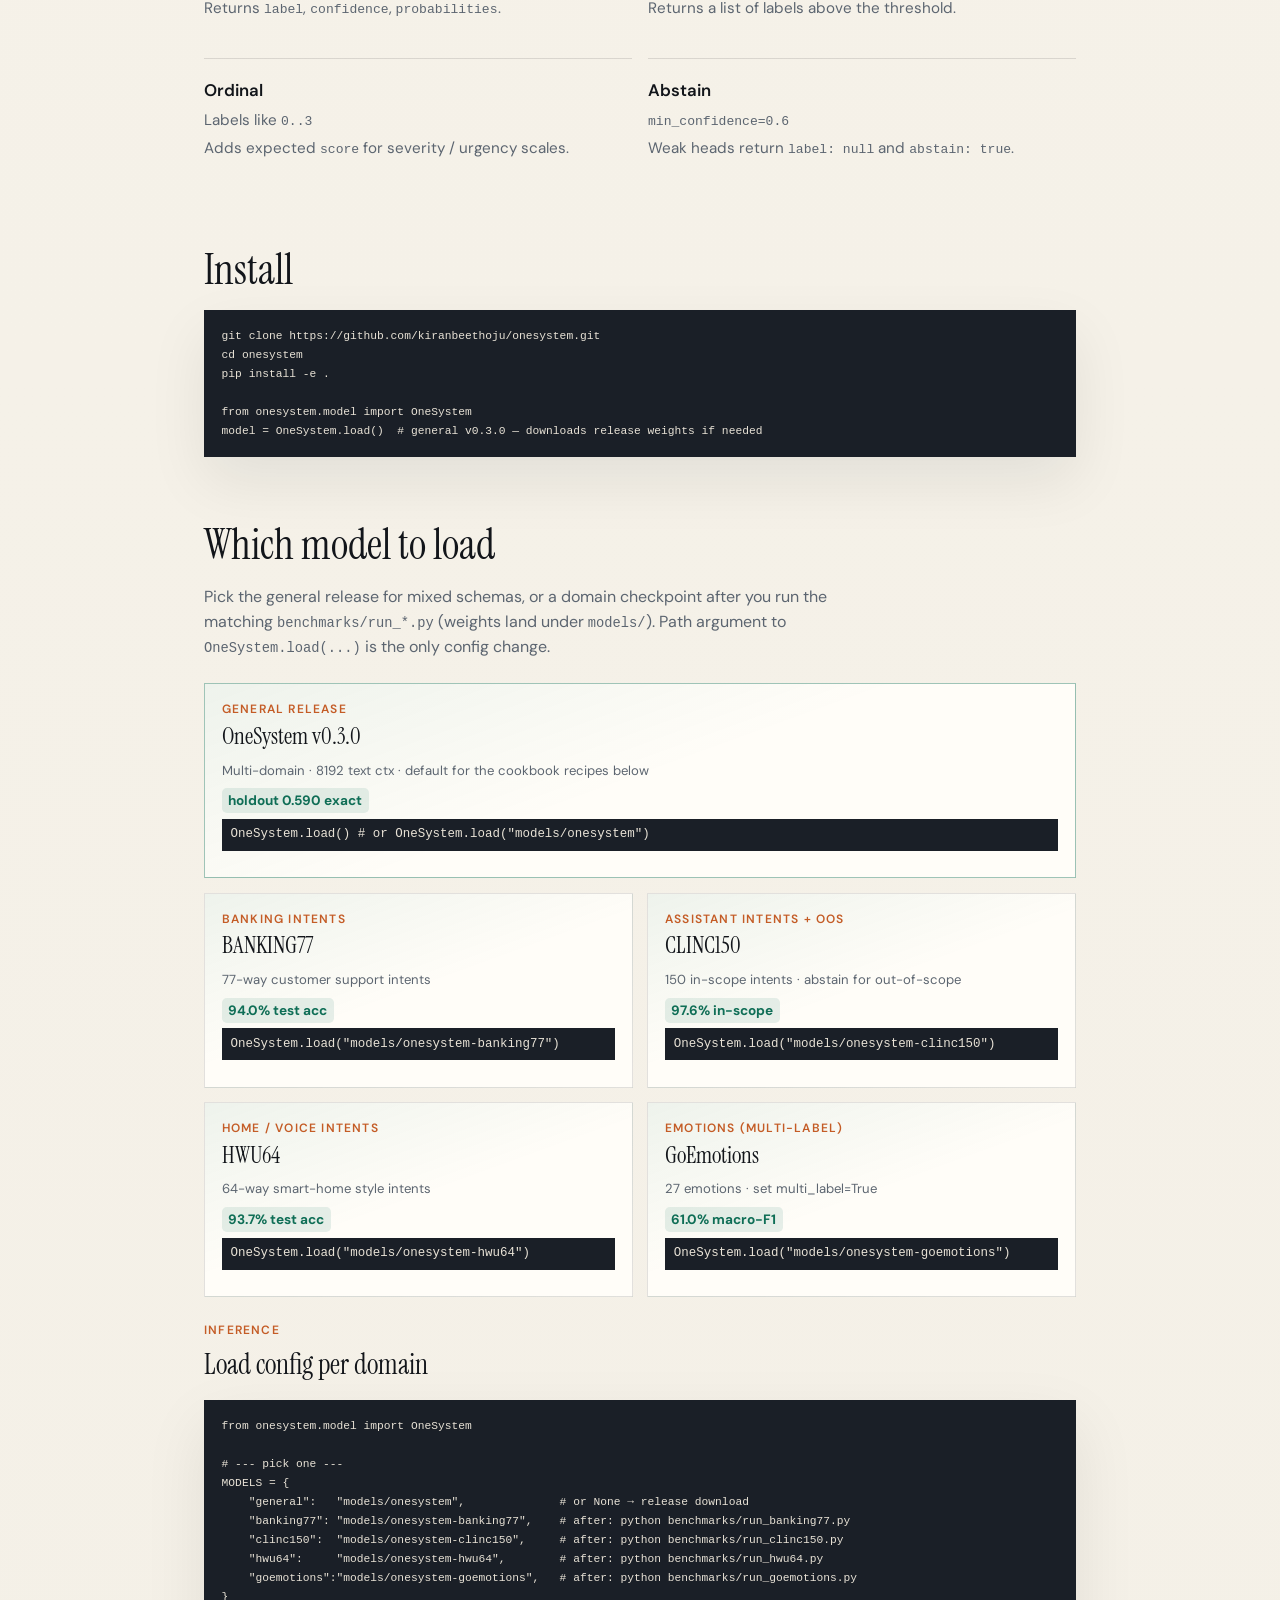
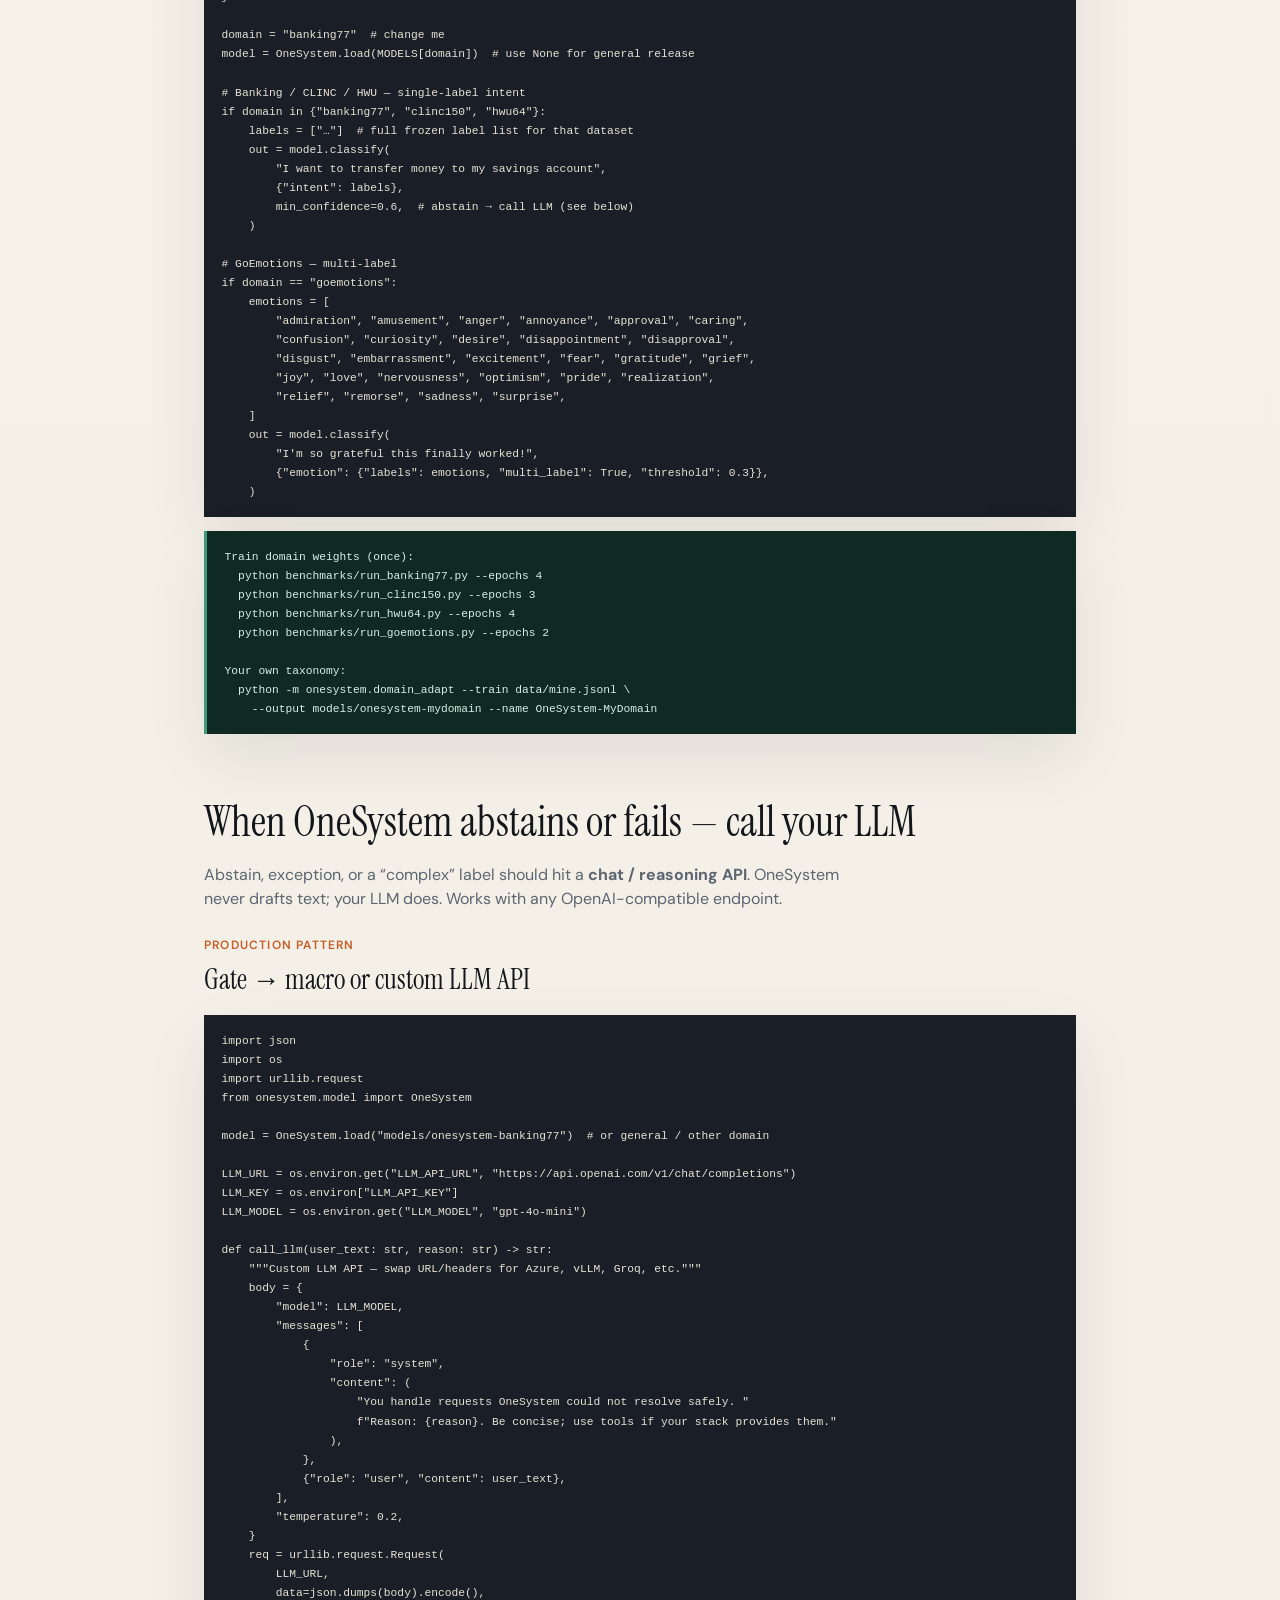
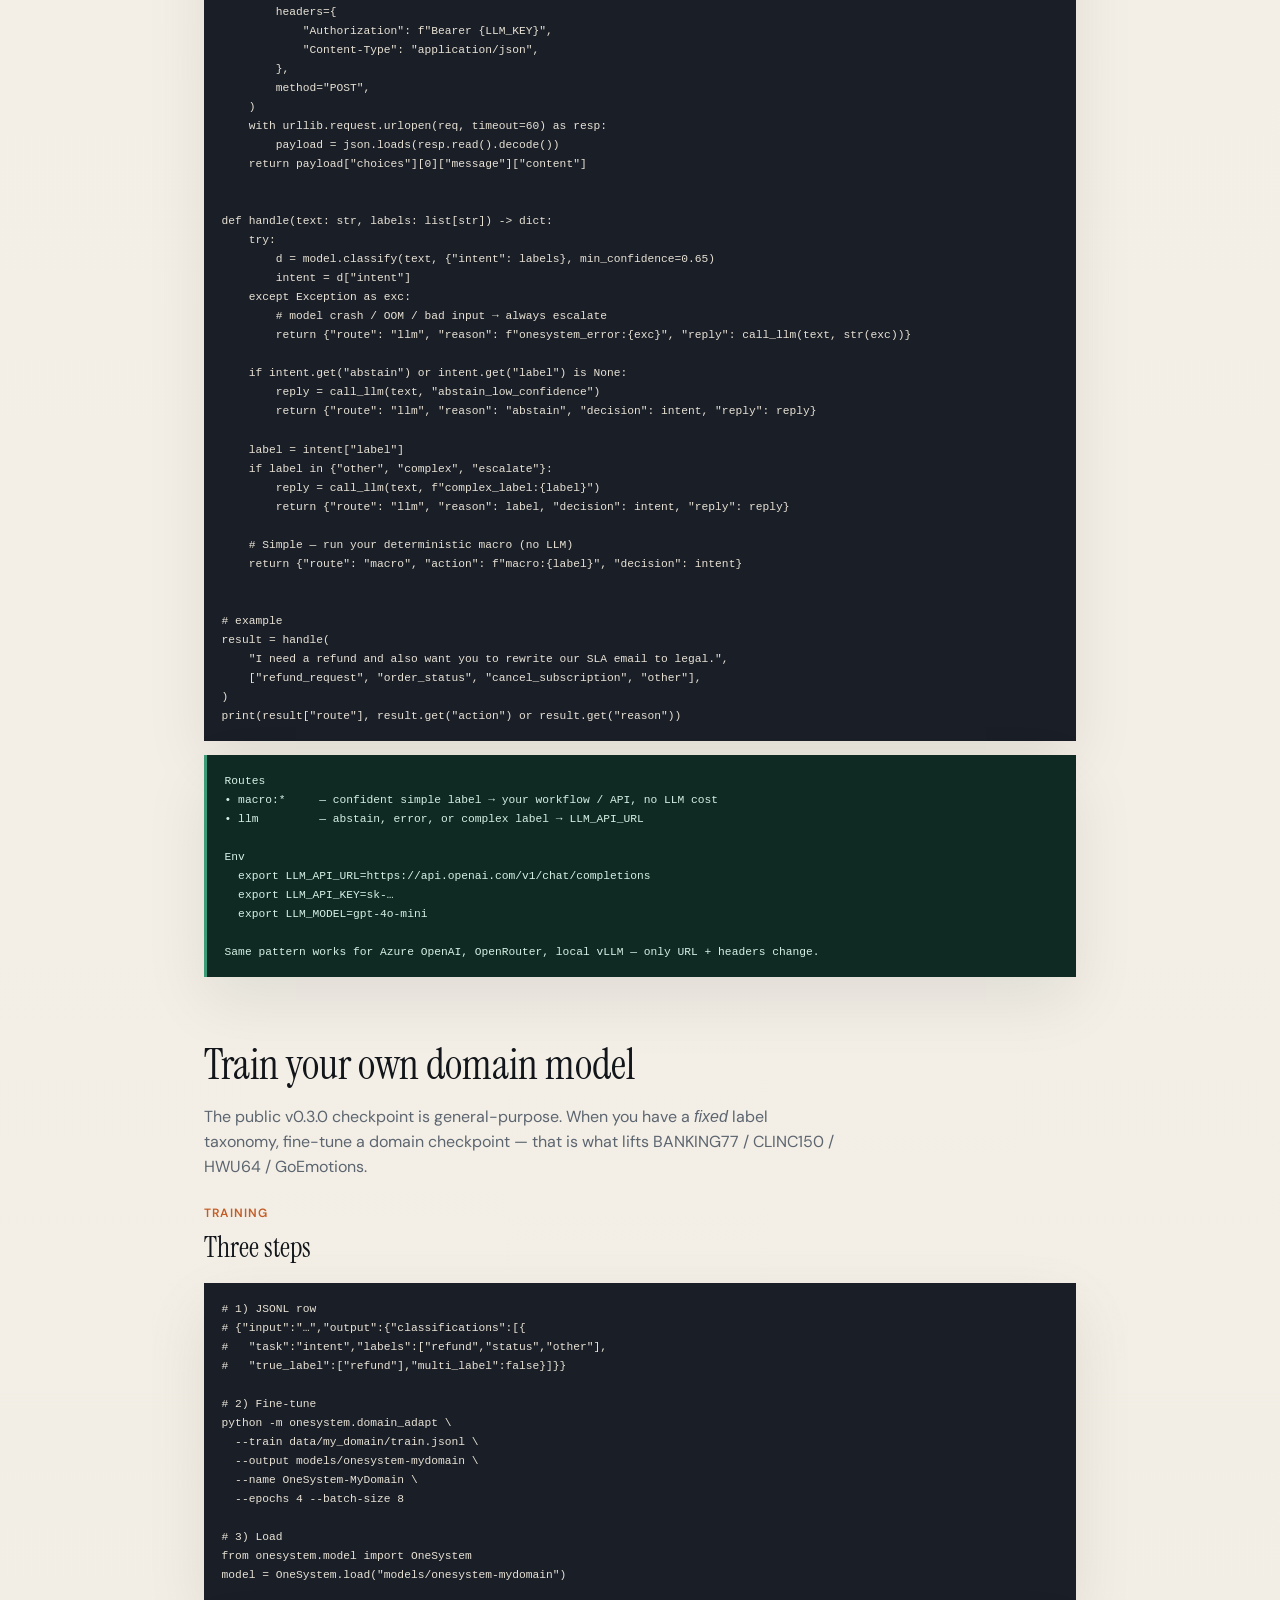
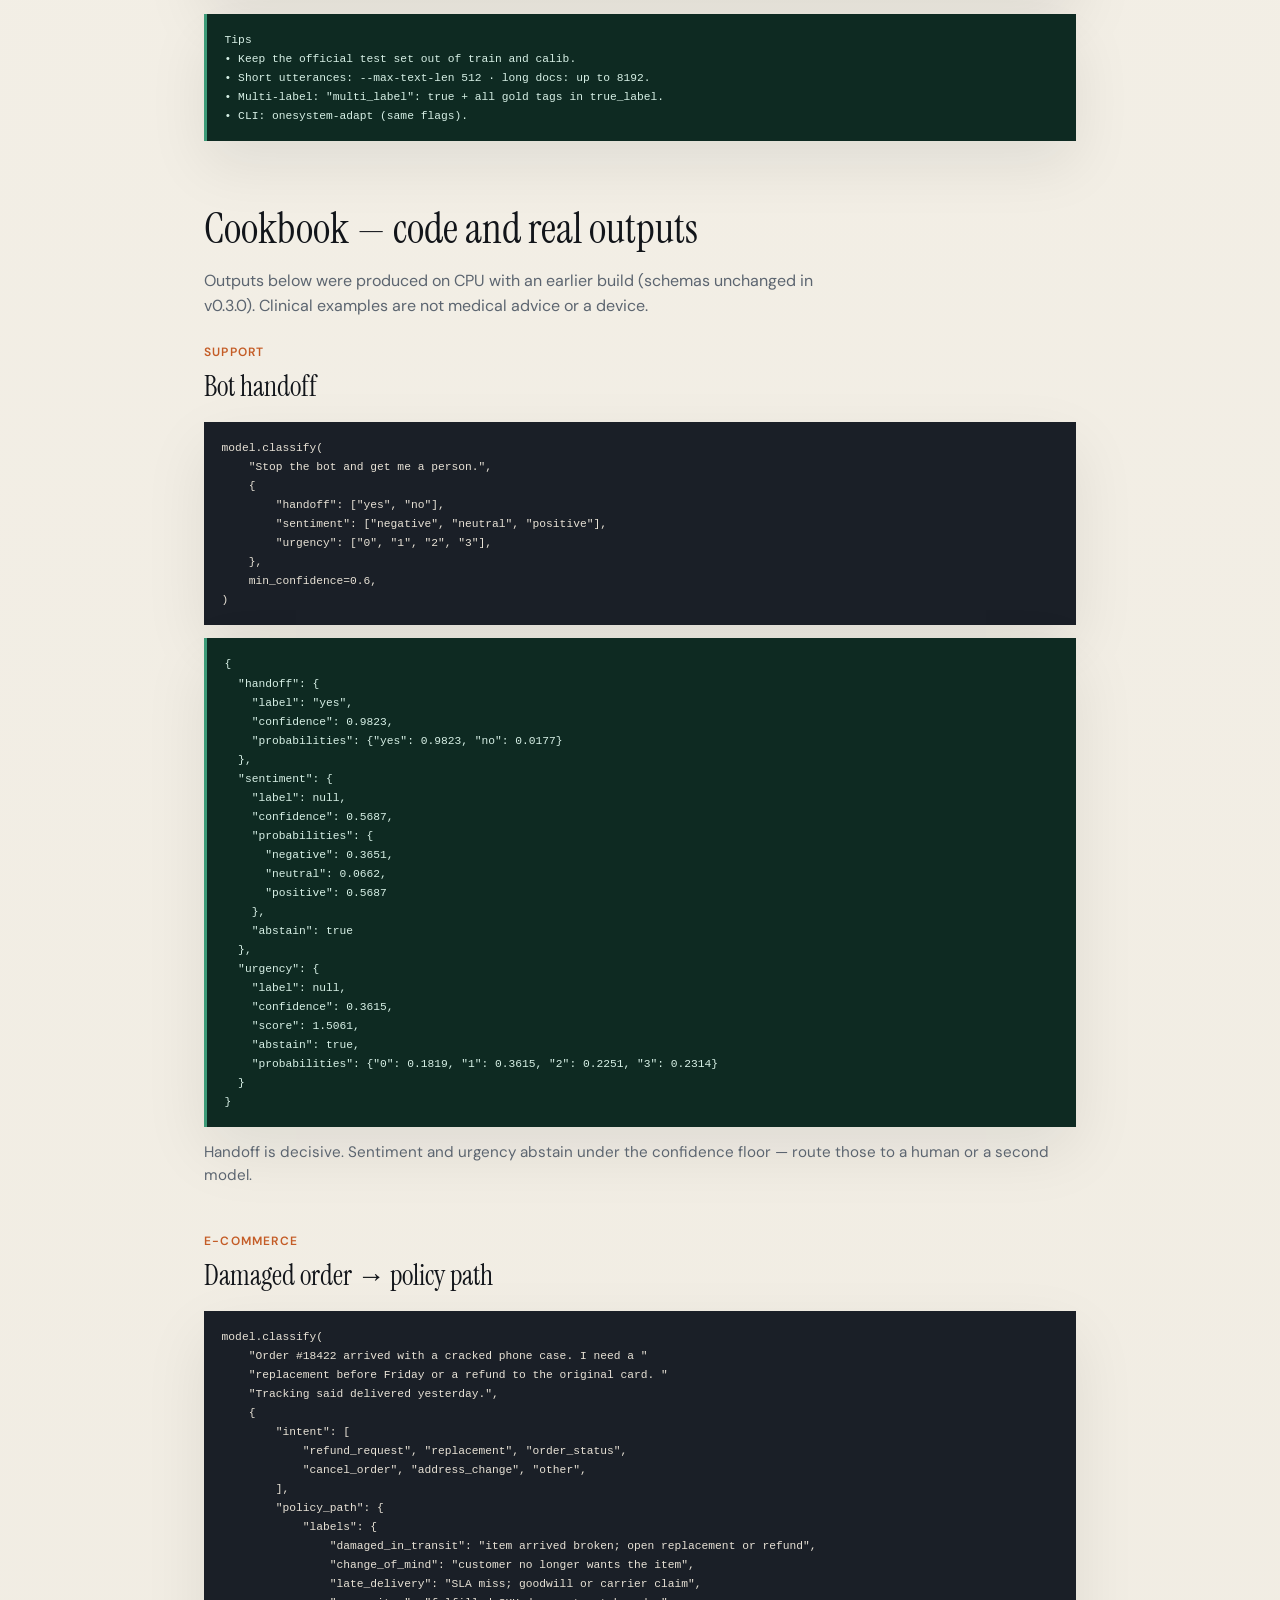
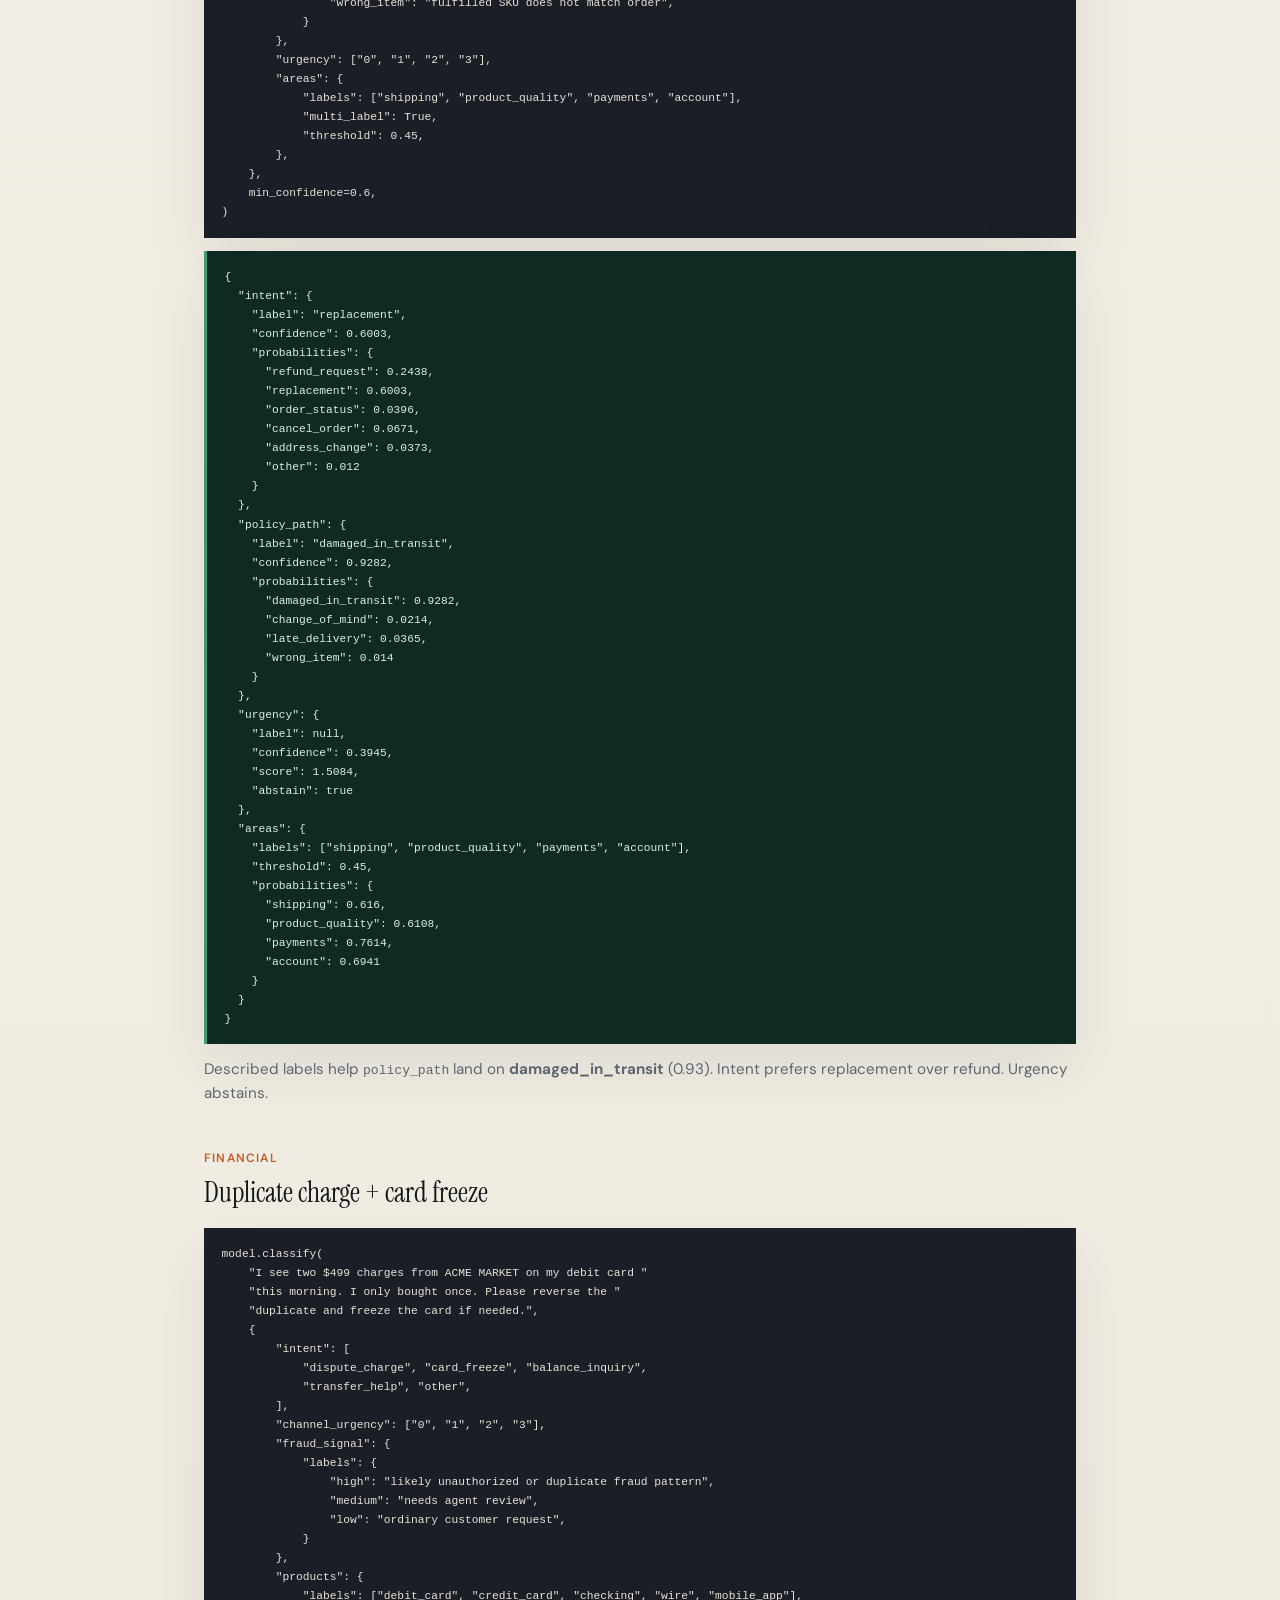
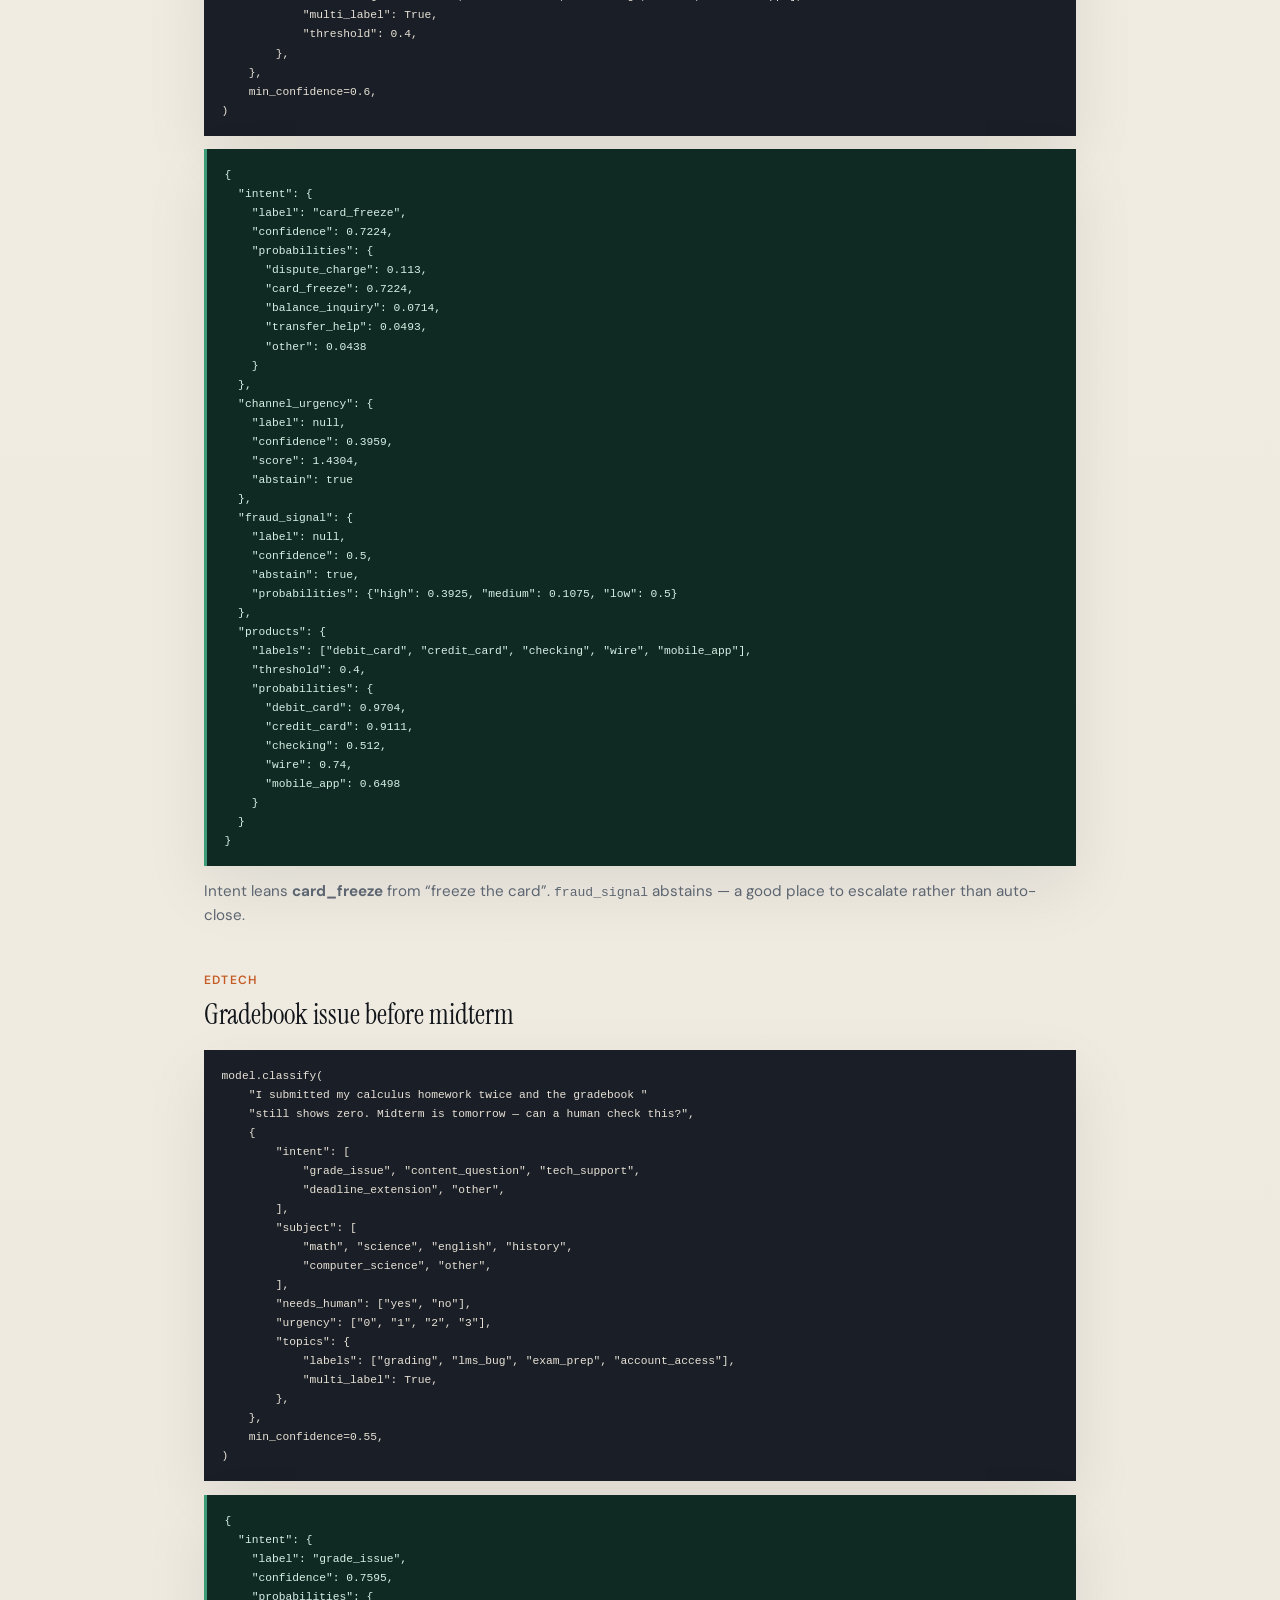
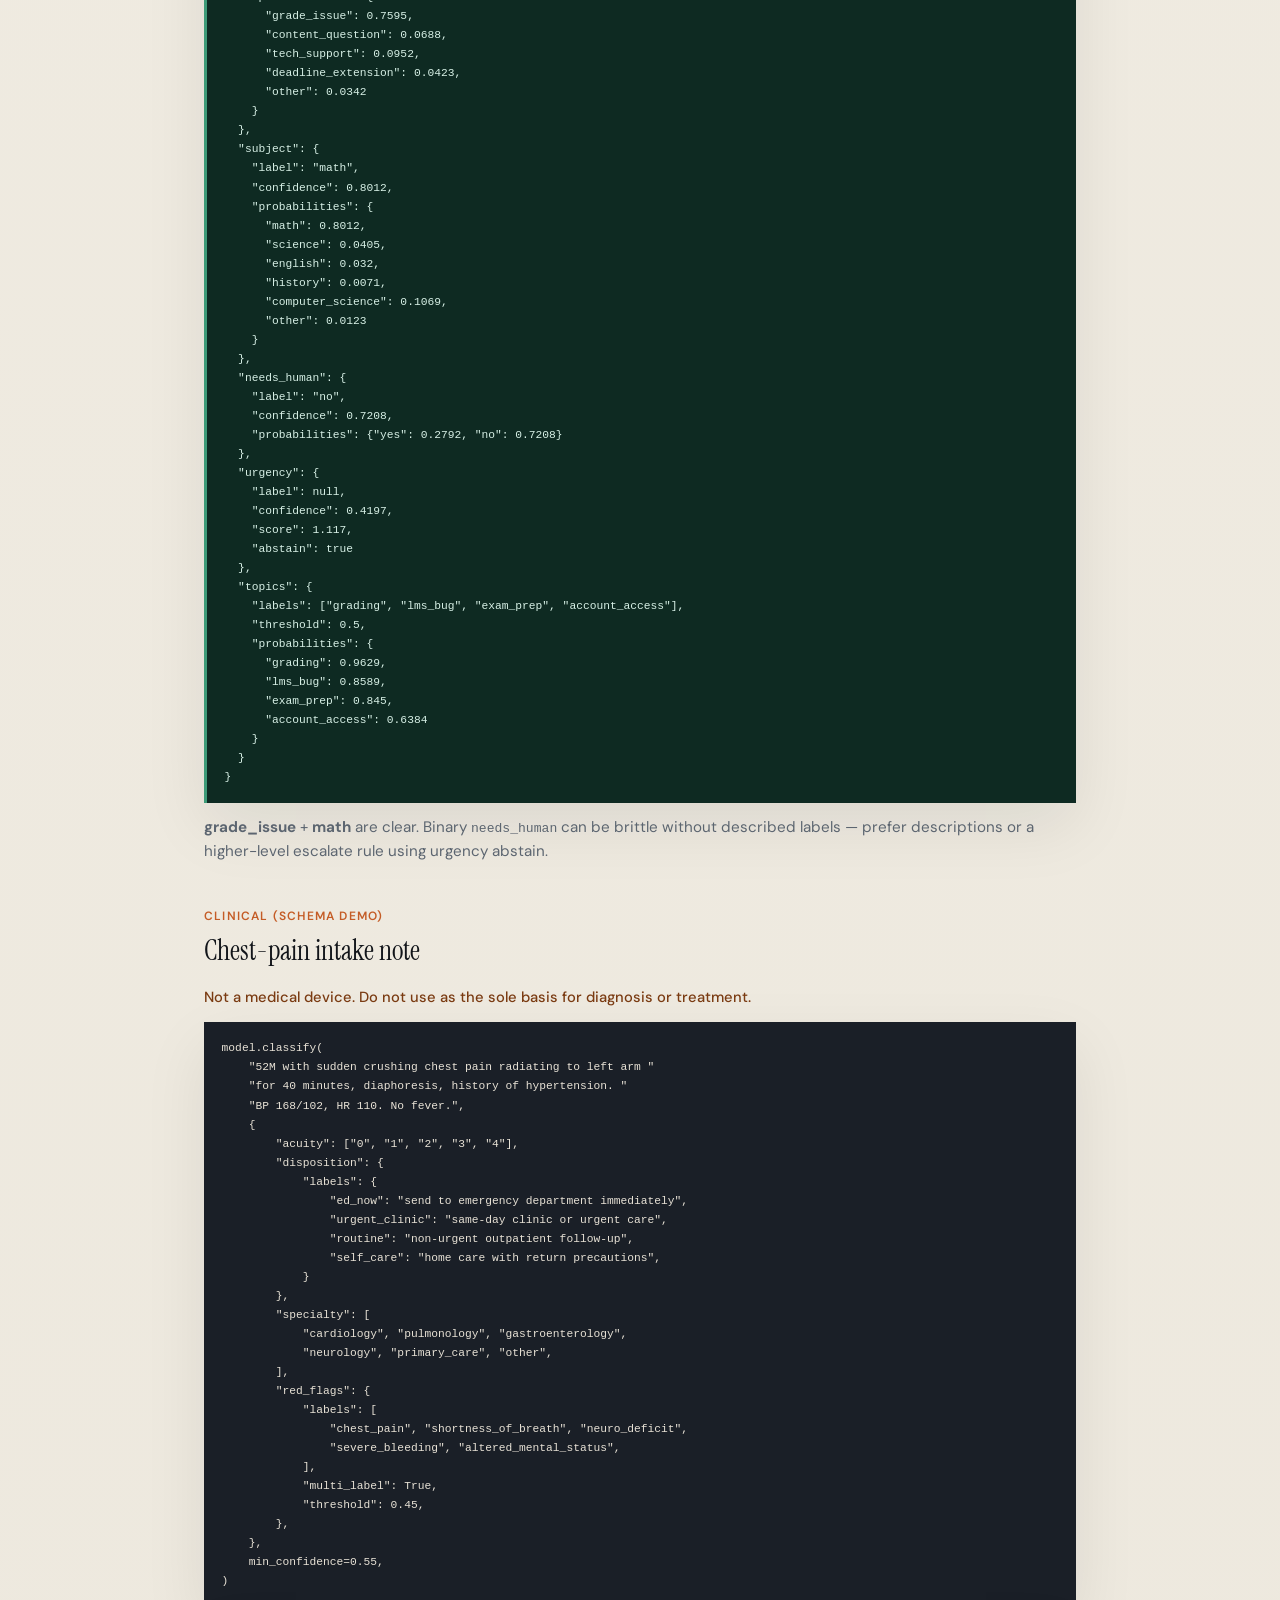
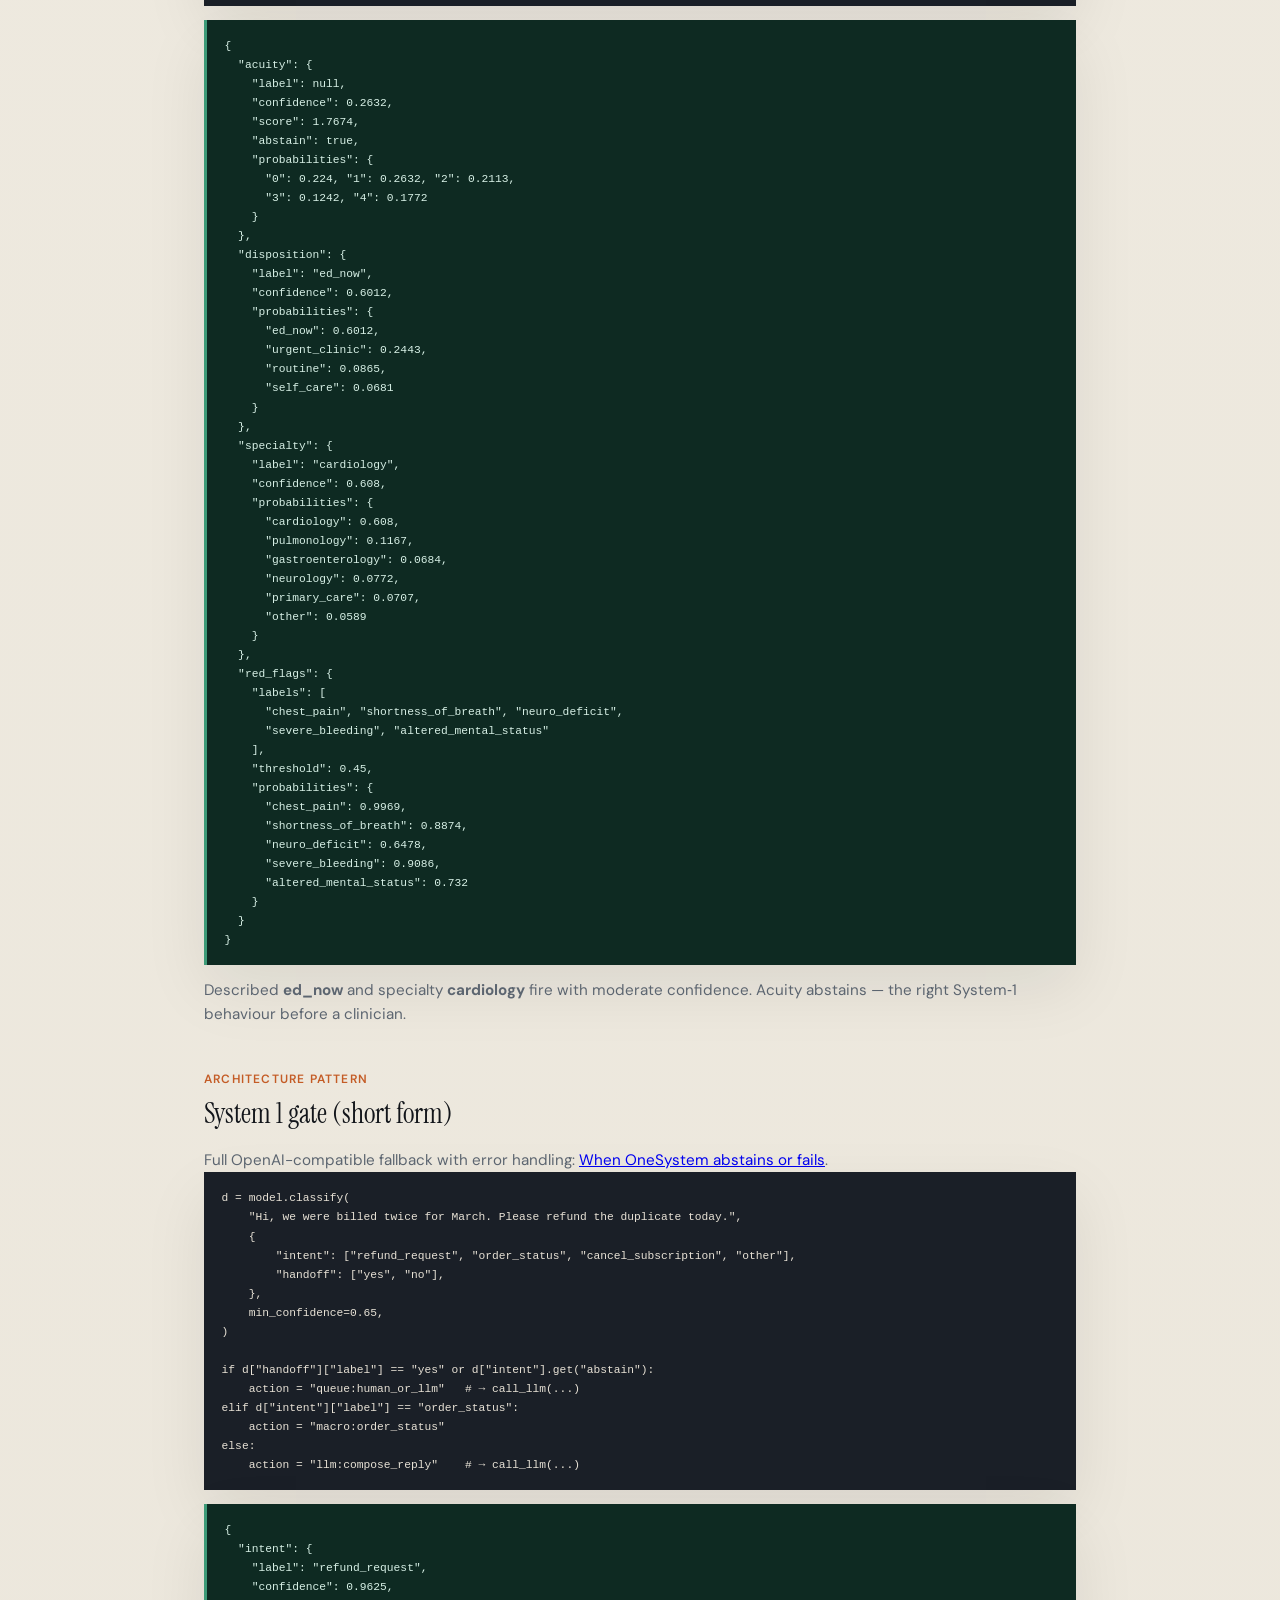
==== commit 567892c0: "Docs: domain load configs, LLM fallback, PNG workflow diagrams Cookbook model cards for general/BANK" ====
--- a/docs/index.html
+++ b/docs/index.html
@@ -21,6 +21,8 @@
       <a class="btn primary" href="https://github.com/kiranbeethoju/onesystem">GitHub</a>
       <a class="btn" href="https://github.com/kiranbeethoju/onesystem/releases/tag/v0.3.0">v0.3.0 weights (8k)</a>
       <a class="btn" href="#pipeline">Pipeline</a>
+      <a class="btn" href="#models">Models</a>
+      <a class="btn" href="#llm-fallback">LLM fallback</a>
       <a class="btn" href="#cookbook">Cookbook</a>
       <a class="btn" href="benchmarks.html">Benchmarks</a>
     </div>
@@ -53,6 +55,11 @@
     <section id="pipeline">
       <h2>In front of the LLM — not instead of it</h2>
       <p class="section-lede">Simple requests get a macro. Complex or abstained requests get a chat / reasoning model.</p>
+
+      <figure class="diagram">
+        <img src="assets/pipeline.png" alt="OneSystem routing: request → OneSystem → simple macro or complex LLM path" width="1472" height="1152" loading="lazy" />
+        <figcaption>Routing workflow — abstain / complex turns call your LLM API; simple intents stay on macros.</figcaption>
+      </figure>
 
       <div class="flow" aria-label="OneSystem routing workflow">
         <div class="flow-step">
@@ -179,16 +186,206 @@
 pip install -e .
 
 from onesystem.model import OneSystem
-model = OneSystem.load()  # downloads release weights if needed</code></pre>
+model = OneSystem.load()  # general v0.3.0 — downloads release weights if needed</code></pre>
+    </section>
+
+    <section id="models">
+      <h2>Which model to load</h2>
+      <p class="section-lede">
+        Pick the general release for mixed schemas, or a domain checkpoint after you run the matching
+        <code>benchmarks/run_*.py</code> (weights land under <code>models/</code>).
+        Path argument to <code>OneSystem.load(...)</code> is the only config change.
+      </p>
+
+      <div class="model-grid">
+        <article class="model-card featured">
+          <p class="domain">General release</p>
+          <h3>OneSystem v0.3.0</h3>
+          <p class="meta">Multi-domain · 8192 text ctx · default for the cookbook recipes below</p>
+          <span class="score">holdout 0.590 exact</span>
+          <code class="path">OneSystem.load()  # or OneSystem.load("models/onesystem")</code>
+        </article>
+        <article class="model-card">
+          <p class="domain">Banking intents</p>
+          <h3>BANKING77</h3>
+          <p class="meta">77-way customer support intents</p>
+          <span class="score">94.0% test acc</span>
+          <code class="path">OneSystem.load("models/onesystem-banking77")</code>
+        </article>
+        <article class="model-card">
+          <p class="domain">Assistant intents + OOS</p>
+          <h3>CLINC150</h3>
+          <p class="meta">150 in-scope intents · abstain for out-of-scope</p>
+          <span class="score">97.6% in-scope</span>
+          <code class="path">OneSystem.load("models/onesystem-clinc150")</code>
+        </article>
+        <article class="model-card">
+          <p class="domain">Home / voice intents</p>
+          <h3>HWU64</h3>
+          <p class="meta">64-way smart-home style intents</p>
+          <span class="score">93.7% test acc</span>
+          <code class="path">OneSystem.load("models/onesystem-hwu64")</code>
+        </article>
+        <article class="model-card">
+          <p class="domain">Emotions (multi-label)</p>
+          <h3>GoEmotions</h3>
+          <p class="meta">27 emotions · set multi_label=True</p>
+          <span class="score">61.0% macro-F1</span>
+          <code class="path">OneSystem.load("models/onesystem-goemotions")</code>
+        </article>
+      </div>
+
+      <article class="recipe" id="domain-loads">
+        <header>
+          <p class="domain">Inference</p>
+          <h3>Load config per domain</h3>
+        </header>
+        <pre class="code"><code>from onesystem.model import OneSystem
+
+# --- pick one ---
+MODELS = {
+    "general":   "models/onesystem",              # or None → release download
+    "banking77": "models/onesystem-banking77",    # after: python benchmarks/run_banking77.py
+    "clinc150":  "models/onesystem-clinc150",     # after: python benchmarks/run_clinc150.py
+    "hwu64":     "models/onesystem-hwu64",        # after: python benchmarks/run_hwu64.py
+    "goemotions":"models/onesystem-goemotions",   # after: python benchmarks/run_goemotions.py
+}
+
+domain = "banking77"  # change me
+model = OneSystem.load(MODELS[domain])  # use None for general release
+
+# Banking / CLINC / HWU — single-label intent
+if domain in {"banking77", "clinc150", "hwu64"}:
+    labels = ["…"]  # full frozen label list for that dataset
+    out = model.classify(
+        "I want to transfer money to my savings account",
+        {"intent": labels},
+        min_confidence=0.6,  # abstain → call LLM (see below)
+    )
+
+# GoEmotions — multi-label
+if domain == "goemotions":
+    emotions = [
+        "admiration", "amusement", "anger", "annoyance", "approval", "caring",
+        "confusion", "curiosity", "desire", "disappointment", "disapproval",
+        "disgust", "embarrassment", "excitement", "fear", "gratitude", "grief",
+        "joy", "love", "nervousness", "optimism", "pride", "realization",
+        "relief", "remorse", "sadness", "surprise",
+    ]
+    out = model.classify(
+        "I'm so grateful this finally worked!",
+        {"emotion": {"labels": emotions, "multi_label": True, "threshold": 0.3}},
+    )</code></pre>
+        <pre class="out"><code>Train domain weights (once):
+  python benchmarks/run_banking77.py --epochs 4
+  python benchmarks/run_clinc150.py --epochs 3
+  python benchmarks/run_hwu64.py --epochs 4
+  python benchmarks/run_goemotions.py --epochs 2
+
+Your own taxonomy:
+  python -m onesystem.domain_adapt --train data/mine.jsonl \
+    --output models/onesystem-mydomain --name OneSystem-MyDomain</code></pre>
+      </article>
+    </section>
+
+    <section id="llm-fallback">
+      <h2>When OneSystem abstains or fails — call your LLM</h2>
+      <p class="section-lede">
+        Abstain, exception, or a “complex” label should hit a <strong>chat / reasoning API</strong>.
+        OneSystem never drafts text; your LLM does. Works with any OpenAI-compatible endpoint.
+      </p>
+
+      <article class="recipe" id="llm-gate">
+        <header>
+          <p class="domain">Production pattern</p>
+          <h3>Gate → macro or custom LLM API</h3>
+        </header>
+        <pre class="code"><code>import json
+import os
+import urllib.request
+from onesystem.model import OneSystem
+
+model = OneSystem.load("models/onesystem-banking77")  # or general / other domain
+
+LLM_URL = os.environ.get("LLM_API_URL", "https://api.openai.com/v1/chat/completions")
+LLM_KEY = os.environ["LLM_API_KEY"]
+LLM_MODEL = os.environ.get("LLM_MODEL", "gpt-4o-mini")
+
+def call_llm(user_text: str, reason: str) -> str:
+    """Custom LLM API — swap URL/headers for Azure, vLLM, Groq, etc."""
+    body = {
+        "model": LLM_MODEL,
+        "messages": [
+            {
+                "role": "system",
+                "content": (
+                    "You handle requests OneSystem could not resolve safely. "
+                    f"Reason: {reason}. Be concise; use tools if your stack provides them."
+                ),
+            },
+            {"role": "user", "content": user_text},
+        ],
+        "temperature": 0.2,
+    }
+    req = urllib.request.Request(
+        LLM_URL,
+        data=json.dumps(body).encode(),
+        headers={
+            "Authorization": f"Bearer {LLM_KEY}",
+            "Content-Type": "application/json",
+        },
+        method="POST",
+    )
+    with urllib.request.urlopen(req, timeout=60) as resp:
+        payload = json.loads(resp.read().decode())
+    return payload["choices"][0]["message"]["content"]
+
+
+def handle(text: str, labels: list[str]) -> dict:
+    try:
+        d = model.classify(text, {"intent": labels}, min_confidence=0.65)
+        intent = d["intent"]
+    except Exception as exc:
+        # model crash / OOM / bad input → always escalate
+        return {"route": "llm", "reason": f"onesystem_error:{exc}", "reply": call_llm(text, str(exc))}
+
+    if intent.get("abstain") or intent.get("label") is None:
+        reply = call_llm(text, "abstain_low_confidence")
+        return {"route": "llm", "reason": "abstain", "decision": intent, "reply": reply}
+
+    label = intent["label"]
+    if label in {"other", "complex", "escalate"}:
+        reply = call_llm(text, f"complex_label:{label}")
+        return {"route": "llm", "reason": label, "decision": intent, "reply": reply}
+
+    # Simple — run your deterministic macro (no LLM)
+    return {"route": "macro", "action": f"macro:{label}", "decision": intent}
+
+
+# example
+result = handle(
+    "I need a refund and also want you to rewrite our SLA email to legal.",
+    ["refund_request", "order_status", "cancel_subscription", "other"],
+)
+print(result["route"], result.get("action") or result.get("reason"))</code></pre>
+        <pre class="out"><code>Routes
+• macro:*     — confident simple label → your workflow / API, no LLM cost
+• llm         — abstain, error, or complex label → LLM_API_URL
+
+Env
+  export LLM_API_URL=https://api.openai.com/v1/chat/completions
+  export LLM_API_KEY=sk-…
+  export LLM_MODEL=gpt-4o-mini
+
+Same pattern works for Azure OpenAI, OpenRouter, local vLLM — only URL + headers change.</code></pre>
+      </article>
     </section>
 
     <section id="domain-adapt">
-      <h2>Domain-specific model</h2>
+      <h2>Train your own domain model</h2>
       <p class="section-lede">
-        The public v0.3.0 checkpoint is general-purpose. When you have a <em>fixed</em> label taxonomy
-        (banking intents, emotions, triage codes), fine-tune a domain checkpoint — that is what
-        lifts BANKING77 from ~63% to ~94%, CLINC150 from ~73% to ~98%,
-        HWU64 from ~65% to ~94%, and GoEmotions macro-F1 from ~8% to ~61%.
+        The public v0.3.0 checkpoint is general-purpose. When you have a <em>fixed</em> label taxonomy,
+        fine-tune a domain checkpoint — that is what lifts BANKING77 / CLINC150 / HWU64 / GoEmotions.
       </p>
 
       <article class="recipe" id="adapt-steps">
@@ -196,41 +393,26 @@
           <p class="domain">Training</p>
           <h3>Three steps</h3>
         </header>
-        <pre class="code"><code># 1) Write labelled JSONL (same schema as training data)
-# train.jsonl — one row per document
-{
-  "input": "Please refund the duplicate charge.",
-  "output": {
-    "classifications": [{
-      "task": "intent",
-      "labels": ["refund", "status", "other"],
-      "true_label": ["refund"],
-      "multi_label": false
-    }]
-  }
-}
-
-# 2) Fine-tune (10% of --train is held out for temperature if --calib omitted)
+        <pre class="code"><code># 1) JSONL row
+# {"input":"…","output":{"classifications":[{
+#   "task":"intent","labels":["refund","status","other"],
+#   "true_label":["refund"],"multi_label":false}]}}
+
+# 2) Fine-tune
 python -m onesystem.domain_adapt \
   --train data/my_domain/train.jsonl \
   --output models/onesystem-mydomain \
   --name OneSystem-MyDomain \
   --epochs 4 --batch-size 8
 
-# 3) Load the domain model instead of the general release
+# 3) Load
 from onesystem.model import OneSystem
-model = OneSystem.load("models/onesystem-mydomain")
-model.classify(
-    "I was charged twice — reverse it.",
-    {"intent": ["refund", "status", "other"]},
-)</code></pre>
+model = OneSystem.load("models/onesystem-mydomain")</code></pre>
         <pre class="out"><code>Tips
 • Keep the official test set out of train and calib.
-• Short utterances: --max-text-len 512 is enough (cheaper).
-• Long tickets/notes: raise toward 8192 (GTE-base limit).
-• Multi-label heads: set "multi_label": true and put every gold tag in true_label.
-• CLI alias: onesystem-adapt … (same flags).
-• Public domain runs: python benchmarks/run_banking77.py | run_clinc150.py | run_hwu64.py | run_goemotions.py</code></pre>
+• Short utterances: --max-text-len 512 · long docs: up to 8192.
+• Multi-label: "multi_label": true + all gold tags in true_label.
+• CLI: onesystem-adapt (same flags).</code></pre>
       </article>
     </section>
 
@@ -592,8 +774,9 @@
       <article class="recipe" id="gate">
         <header>
           <p class="domain">Architecture pattern</p>
-          <h3>System 1 gate in front of an LLM</h3>
+          <h3>System 1 gate (short form)</h3>
         </header>
+        <p class="note">Full OpenAI-compatible fallback with error handling: <a href="#llm-fallback">When OneSystem abstains or fails</a>.</p>
         <pre class="code"><code>d = model.classify(
     "Hi, we were billed twice for March. Please refund the duplicate today.",
     {
@@ -604,11 +787,11 @@
 )
 
 if d["handoff"]["label"] == "yes" or d["intent"].get("abstain"):
-    action = "queue:human"
+    action = "queue:human_or_llm"   # → call_llm(...)
 elif d["intent"]["label"] == "order_status":
     action = "macro:order_status"
 else:
-    action = "llm:compose_reply"</code></pre>
+    action = "llm:compose_reply"    # → call_llm(...)</code></pre>
         <pre class="out"><code>{
   "intent": {
     "label": "refund_request",
@@ -626,13 +809,18 @@
     "probabilities": {"yes": 0.7487, "no": 0.2513}
   }
 }
-# → action = "queue:human"</code></pre>
+# → action = "queue:human_or_llm"</code></pre>
       </article>
     </section>
 
     <section id="built">
       <h2>How it is built</h2>
       <p class="section-lede">Task-conditioned bi-encoder: text and labels share one projection, then scored by scaled cosine.</p>
+
+      <figure class="diagram">
+        <img src="assets/architecture.png" alt="Bi-encoder: text and label paths through encoder, mean, proj, normalize, then cosine scoring" width="1632" height="864" loading="lazy" />
+        <figcaption>Shared encoder + identity projection · cosine × scale / T · softmax or sigmoid.</figcaption>
+      </figure>
 
       <div class="arch-flow" aria-label="OneSystem model architecture">
         <div class="arch-row">
@@ -697,7 +885,7 @@
     const observer = new IntersectionObserver((entries) => {
       entries.forEach((e) => { if (e.isIntersecting) e.target.classList.add("in"); });
     }, { threshold: 0.12 });
-    document.querySelectorAll(".recipe, .type-grid article, .strip, .flow, .arch-flow").forEach((el) => observer.observe(el));
+    document.querySelectorAll(".recipe, .type-grid article, .strip, .flow, .arch-flow, .model-card").forEach((el) => observer.observe(el));
   </script>
 </body>
 </html>
--- a/docs/styles.css
+++ b/docs/styles.css
@@ -205,6 +205,86 @@
   color: var(--muted);
   font-size: 0.95rem;
 }
+
+/* ---------- diagram figures ---------- */
+.diagram {
+  margin: 0 0 1.5rem;
+  padding: 0.75rem;
+  border: 1px solid var(--line);
+  background: rgba(255, 252, 246, 0.72);
+}
+.diagram img {
+  display: block;
+  width: 100%;
+  height: auto;
+  border: 0;
+}
+.diagram figcaption {
+  margin: 0.65rem 0 0;
+  font-size: 0.85rem;
+  color: var(--muted);
+}
+
+/* ---------- domain model cards ---------- */
+.model-grid {
+  display: grid;
+  grid-template-columns: repeat(2, minmax(0, 1fr));
+  gap: 0.9rem;
+  margin: 1rem 0 1.5rem;
+}
+.model-card {
+  margin: 0;
+  padding: 1rem 1.05rem 1.1rem;
+  border: 1px solid var(--line);
+  background:
+    linear-gradient(160deg, rgba(15, 110, 86, 0.07), transparent 50%),
+    #fffdf8;
+  opacity: 0;
+  transform: translateY(14px);
+  transition: opacity 0.55s ease, transform 0.55s ease;
+}
+.model-card.in { opacity: 1; transform: none; }
+.model-card h3 {
+  margin: 0 0 0.35rem;
+  font-family: var(--font-display);
+  font-weight: 400;
+  font-size: 1.45rem;
+}
+.model-card .meta {
+  margin: 0 0 0.55rem;
+  font-size: 0.82rem;
+  color: var(--muted);
+  line-height: 1.45;
+}
+.model-card .path {
+  display: block;
+  margin: 0 0 0.55rem;
+  padding: 0.4rem 0.55rem;
+  font-family: ui-monospace, SFMono-Regular, Menlo, monospace;
+  font-size: 0.78rem;
+  background: var(--code-bg);
+  color: var(--code-fg);
+  overflow-x: auto;
+  white-space: nowrap;
+}
+.model-card .score {
+  display: inline-block;
+  margin: 0 0 0.35rem;
+  font-weight: 700;
+  color: var(--accent);
+  background: rgba(15, 110, 86, 0.1);
+  border-radius: 0.3rem;
+  padding: 0.12rem 0.4rem;
+  font-size: 0.85rem;
+}
+.model-card.featured {
+  border-color: rgba(15, 110, 86, 0.4);
+  grid-column: 1 / -1;
+}
+@media (max-width: 720px) {
+  .model-grid { grid-template-columns: 1fr; }
+  .model-card.featured { grid-column: auto; }
+}
 .warn {
   color: var(--warn);
   font-size: 0.92rem;
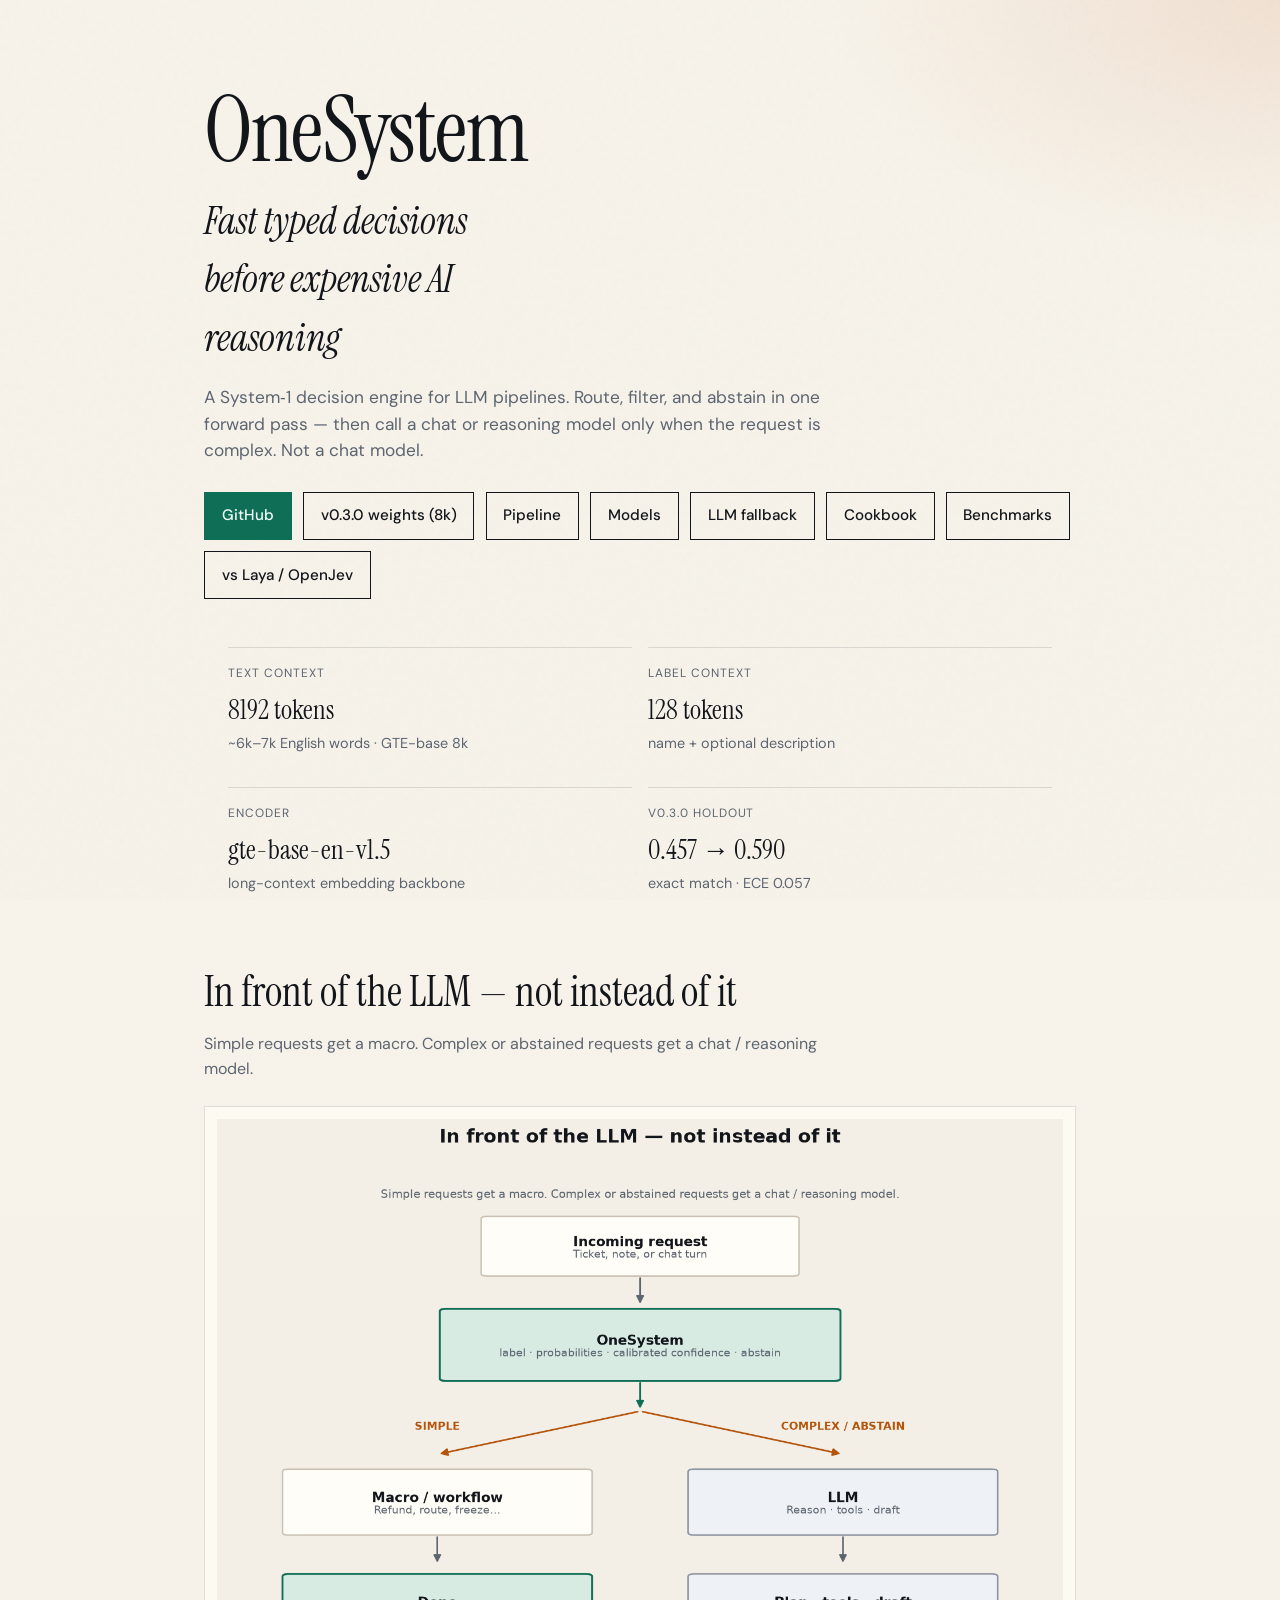
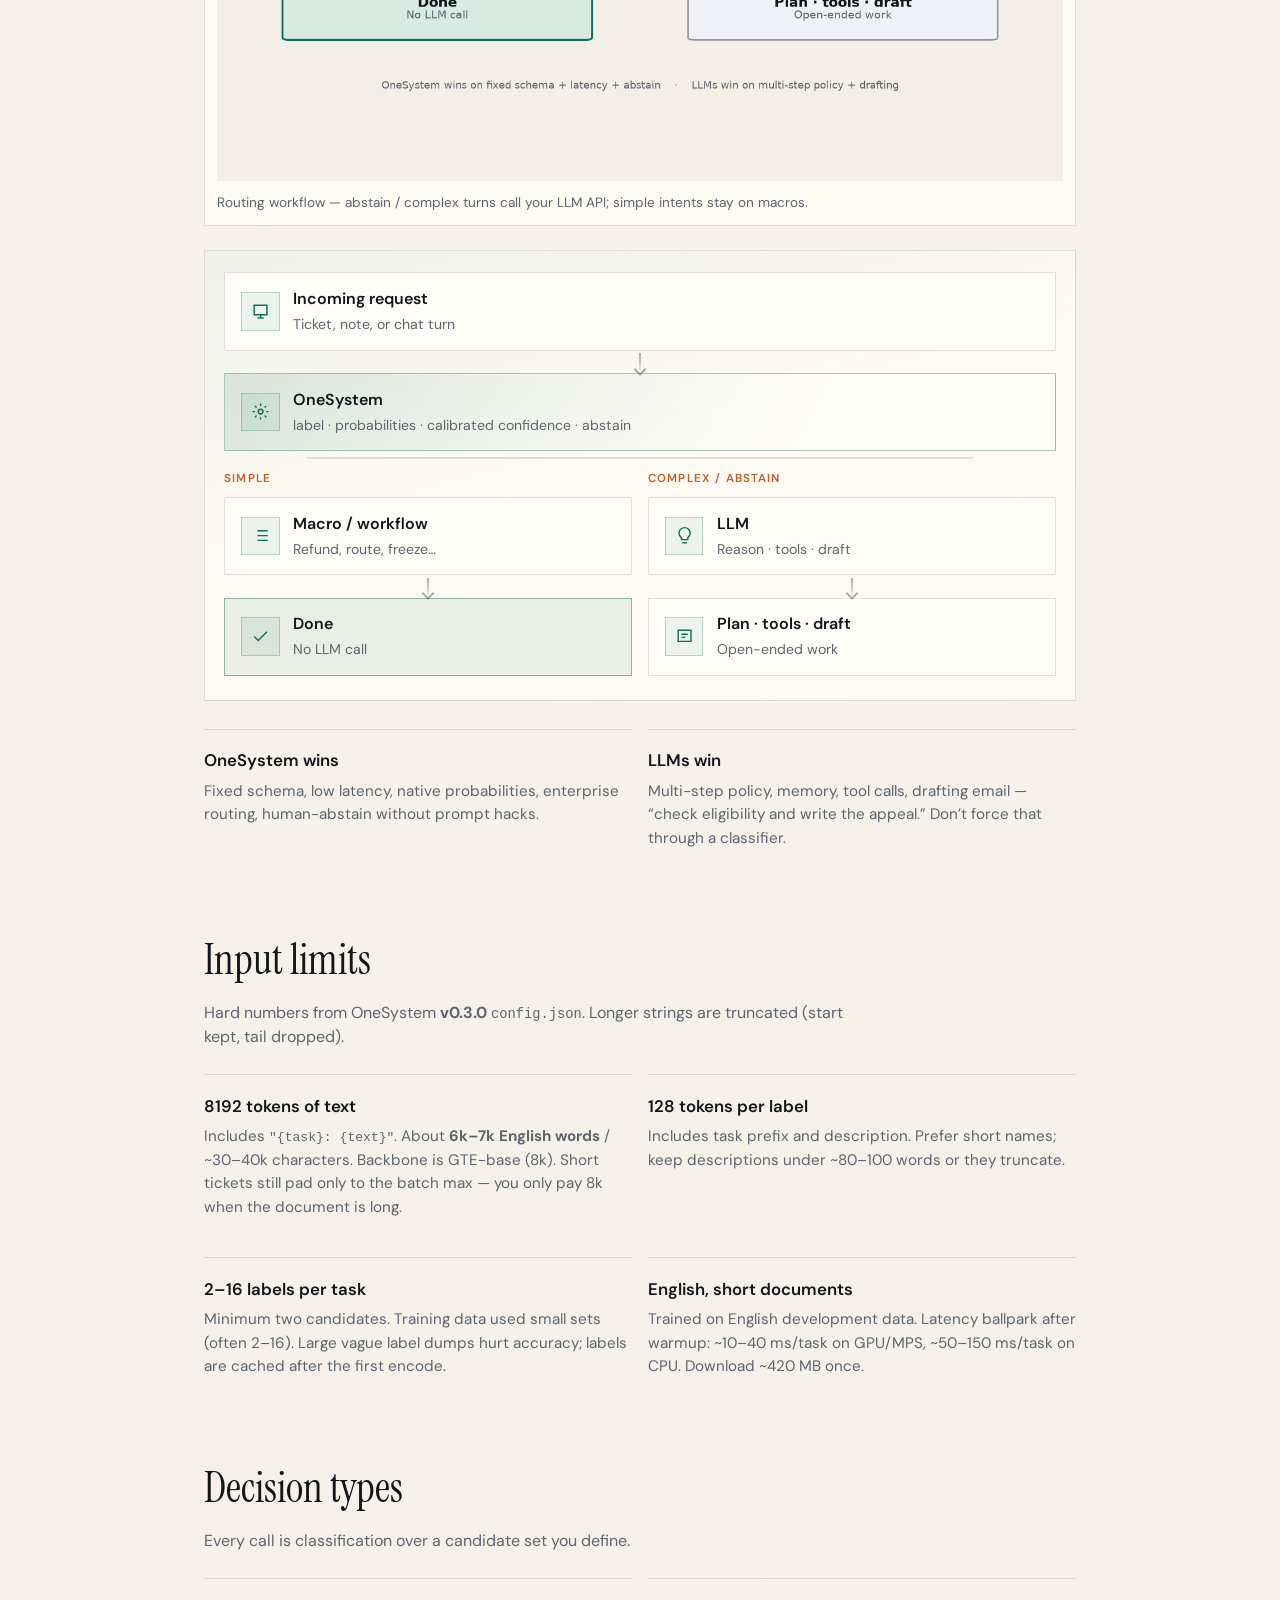
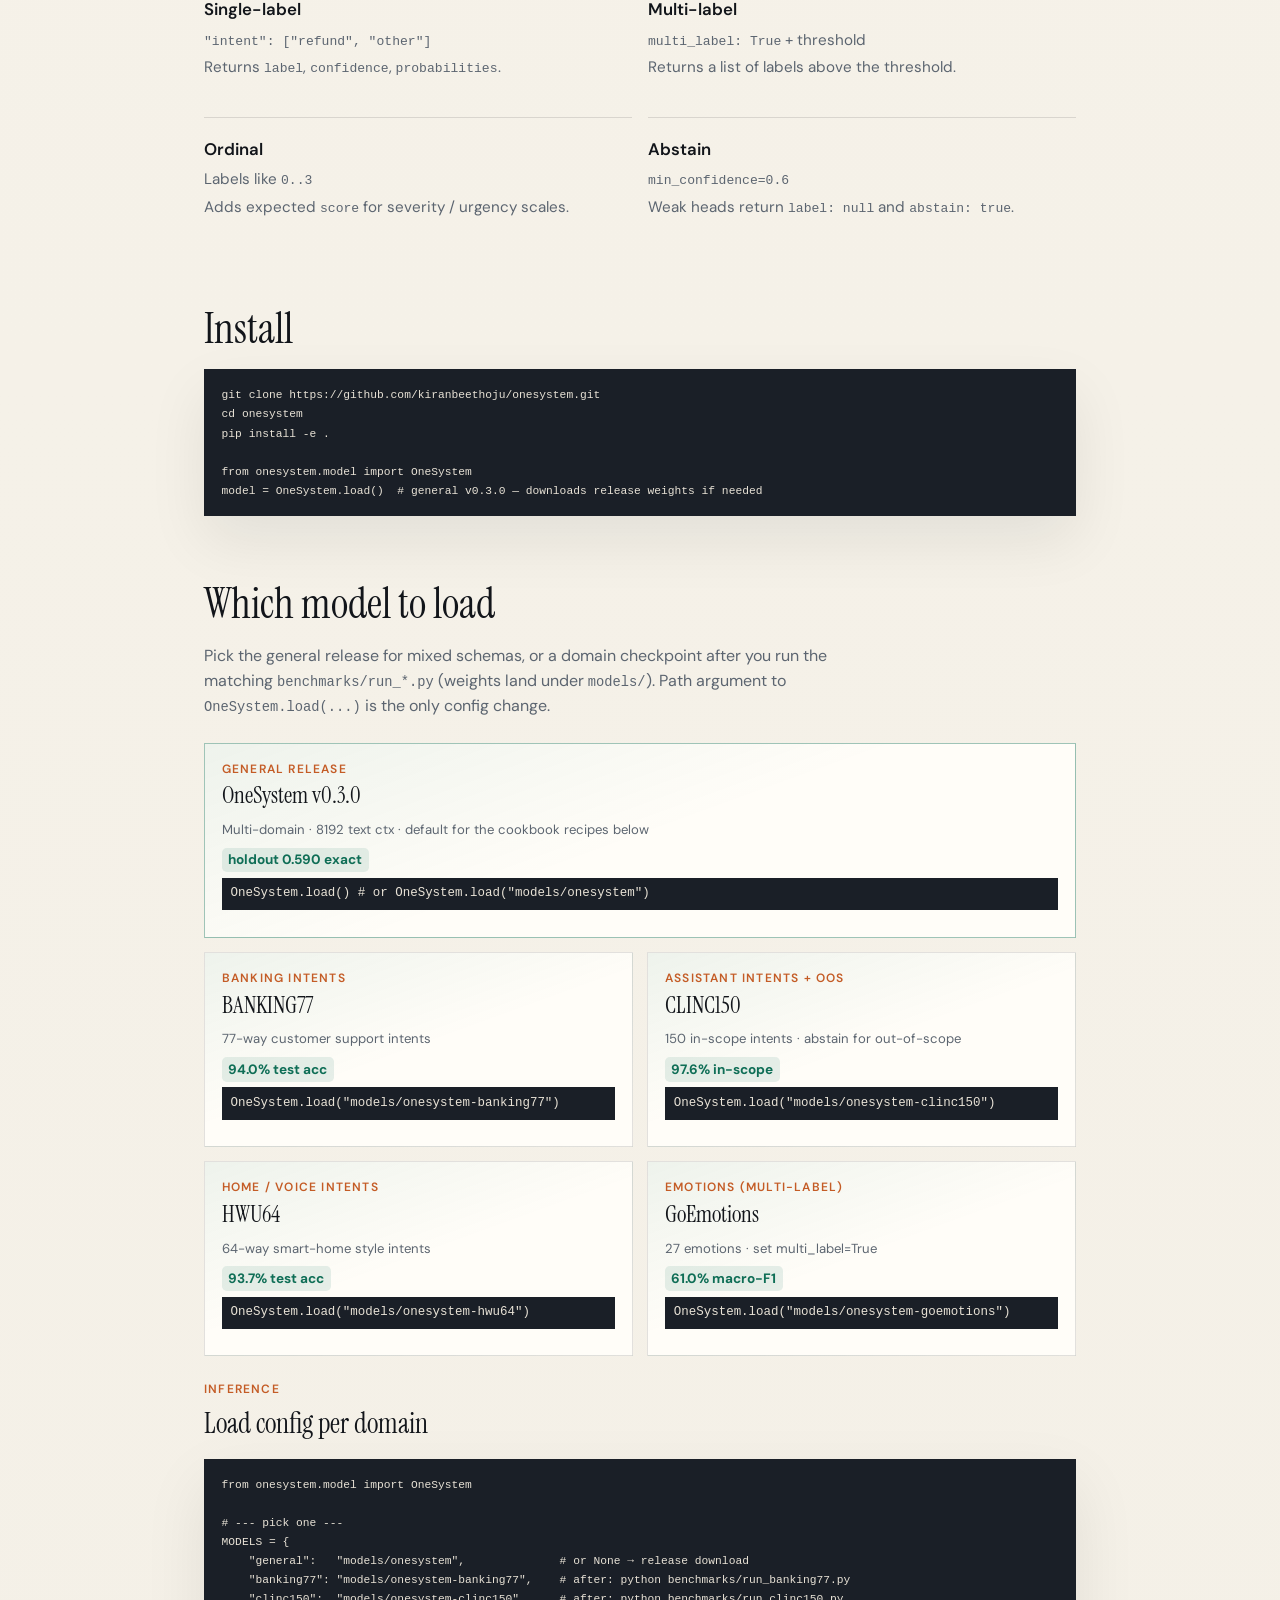
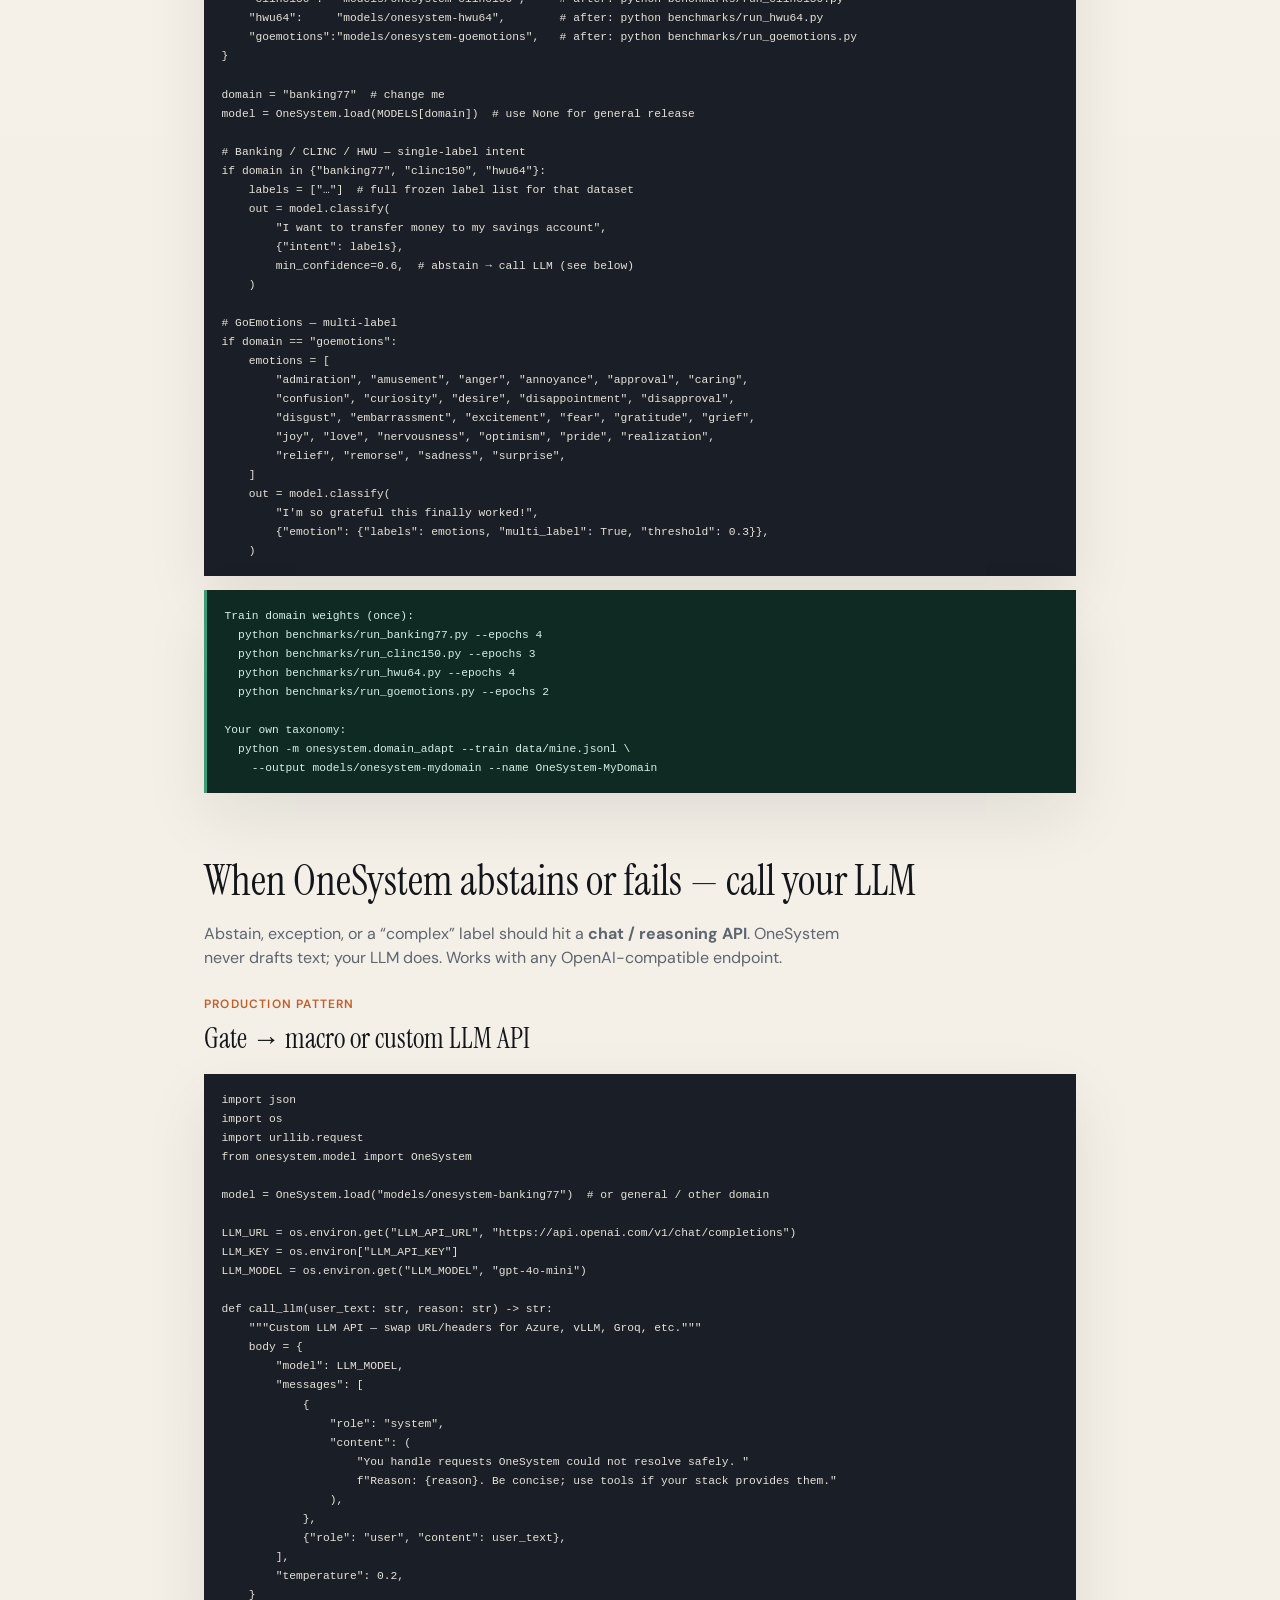
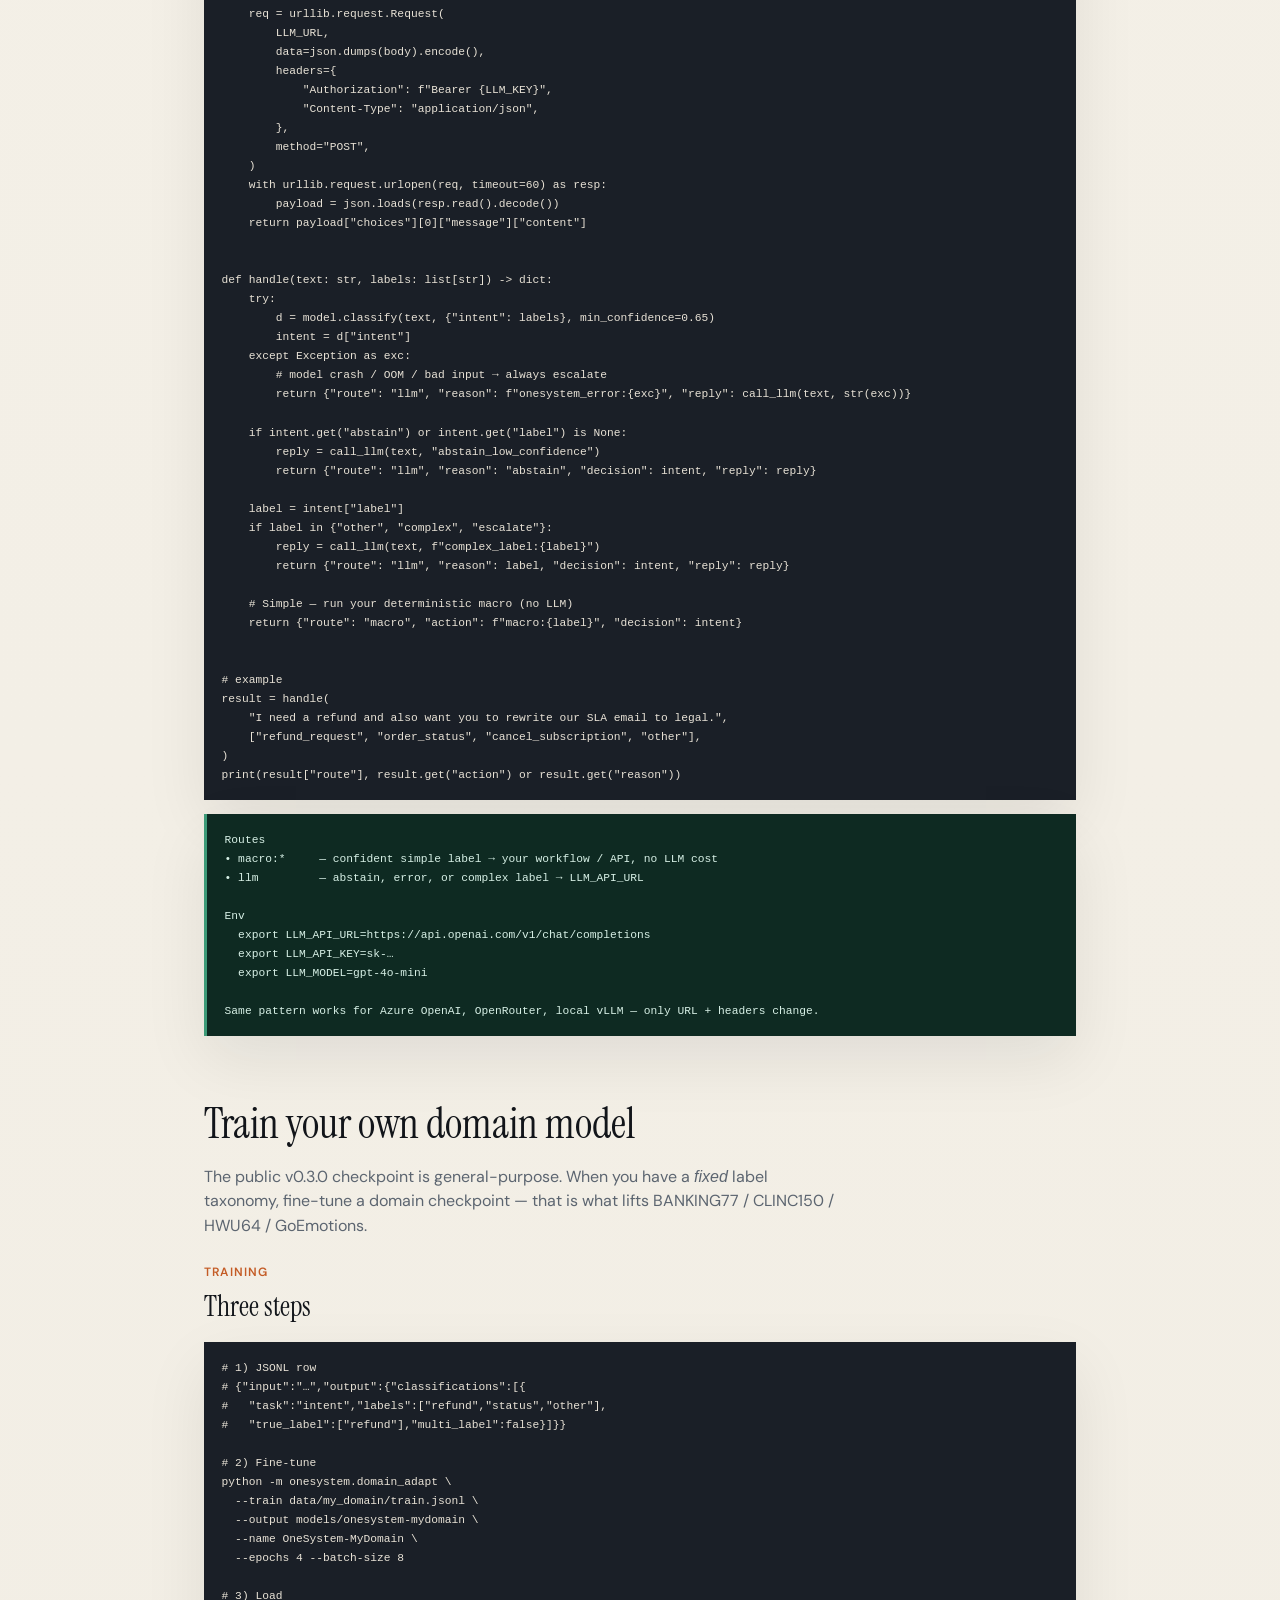
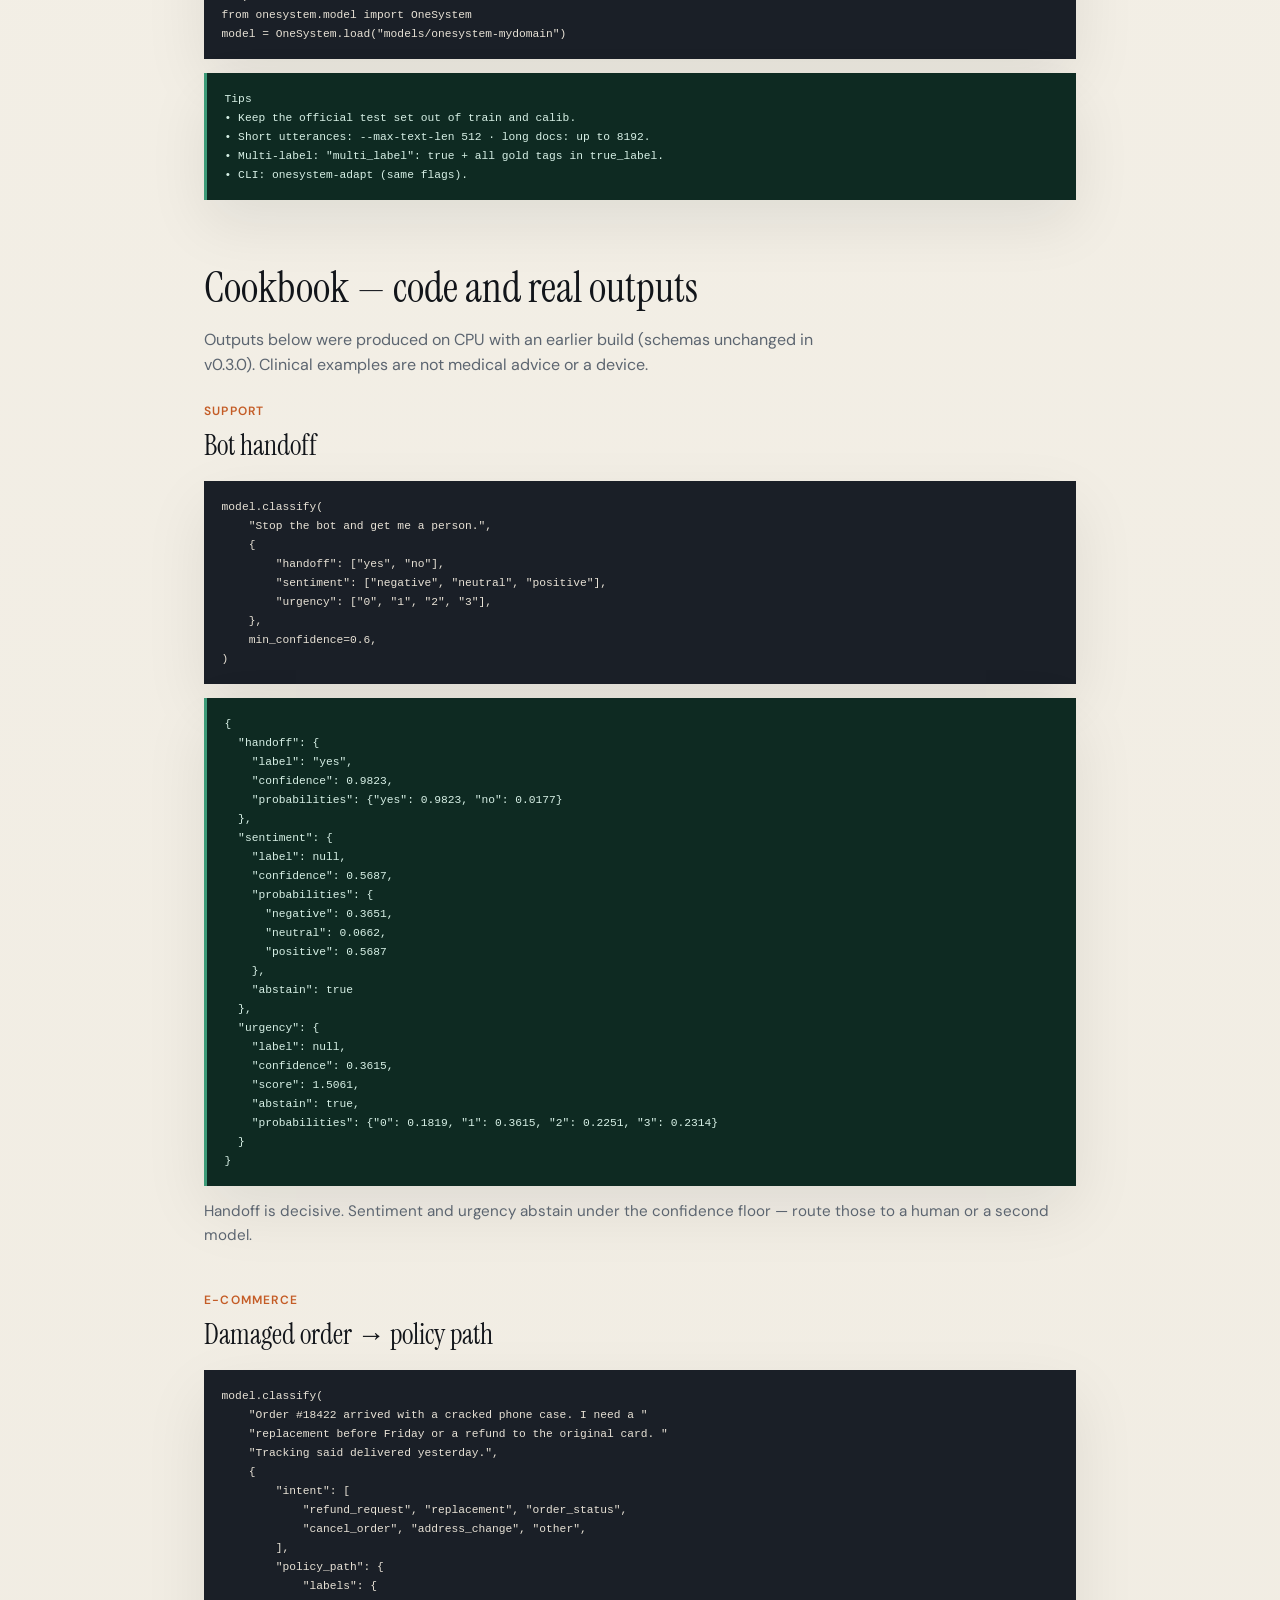
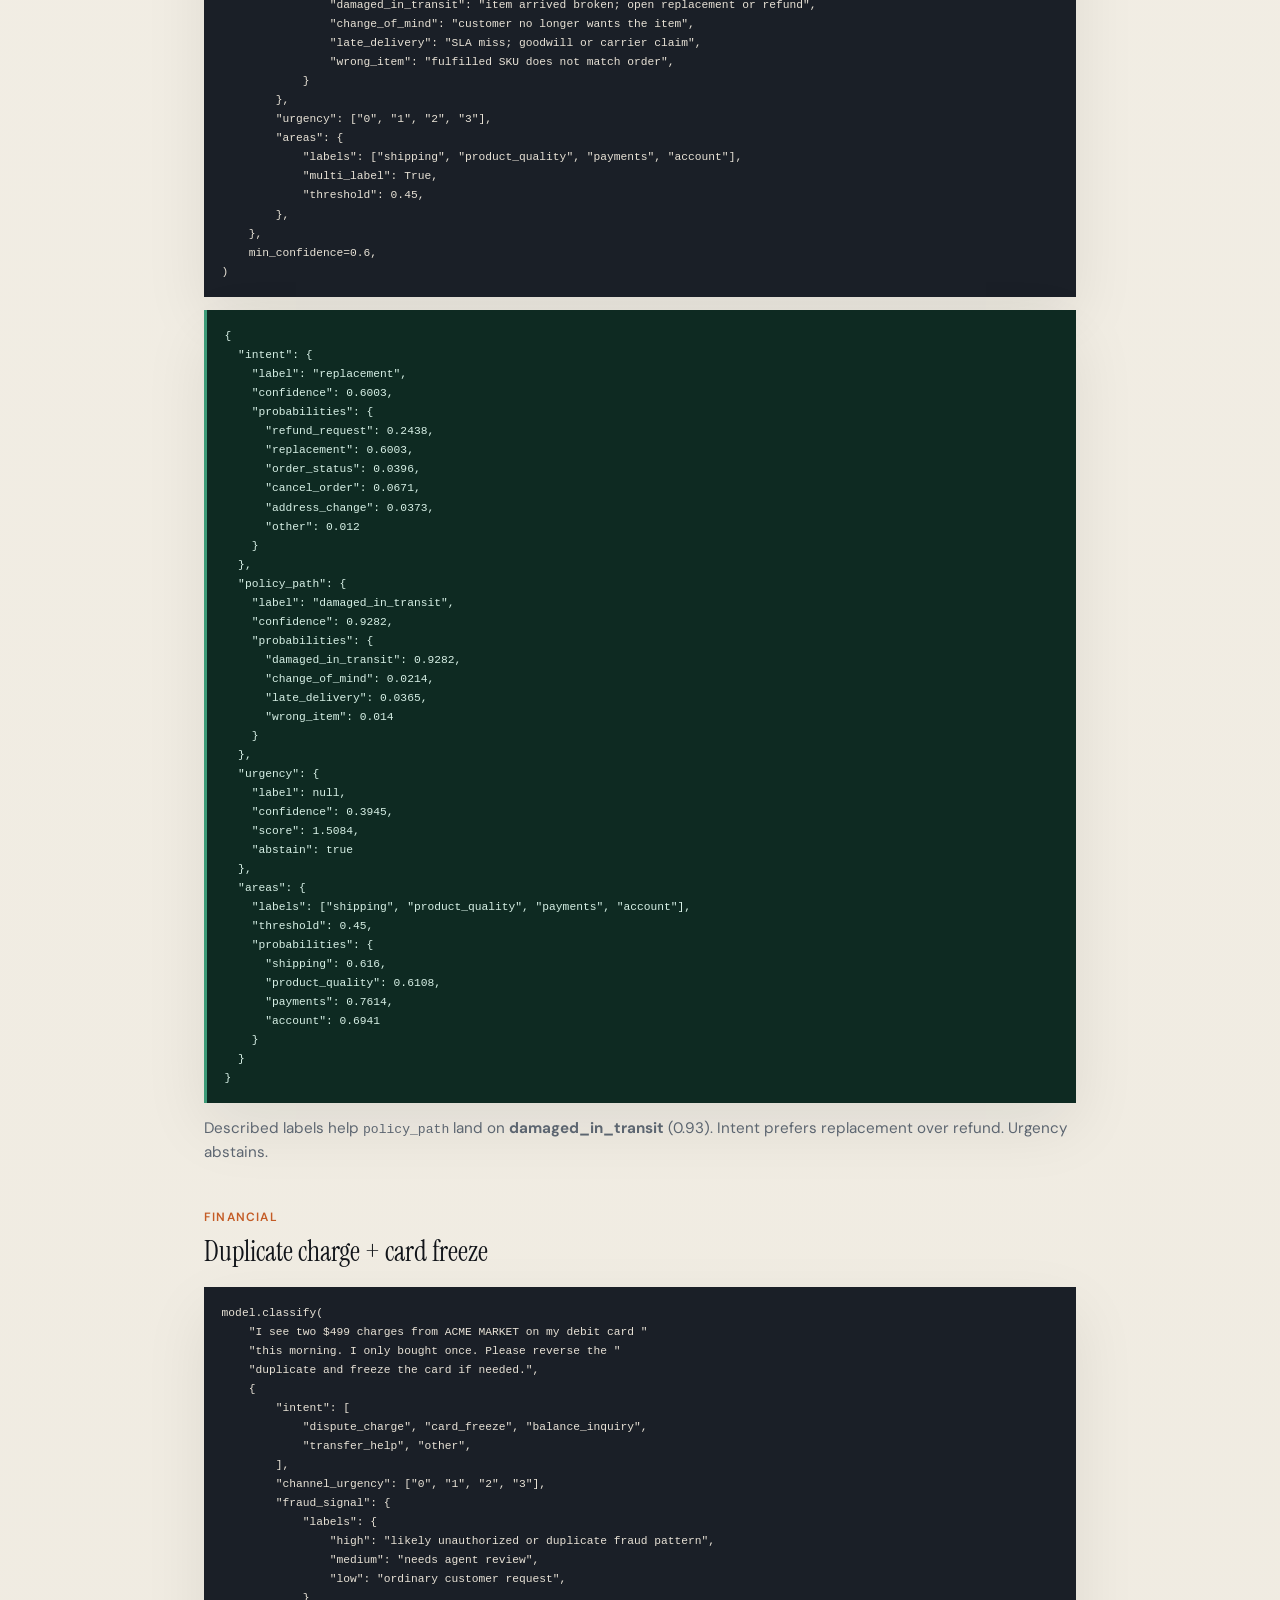
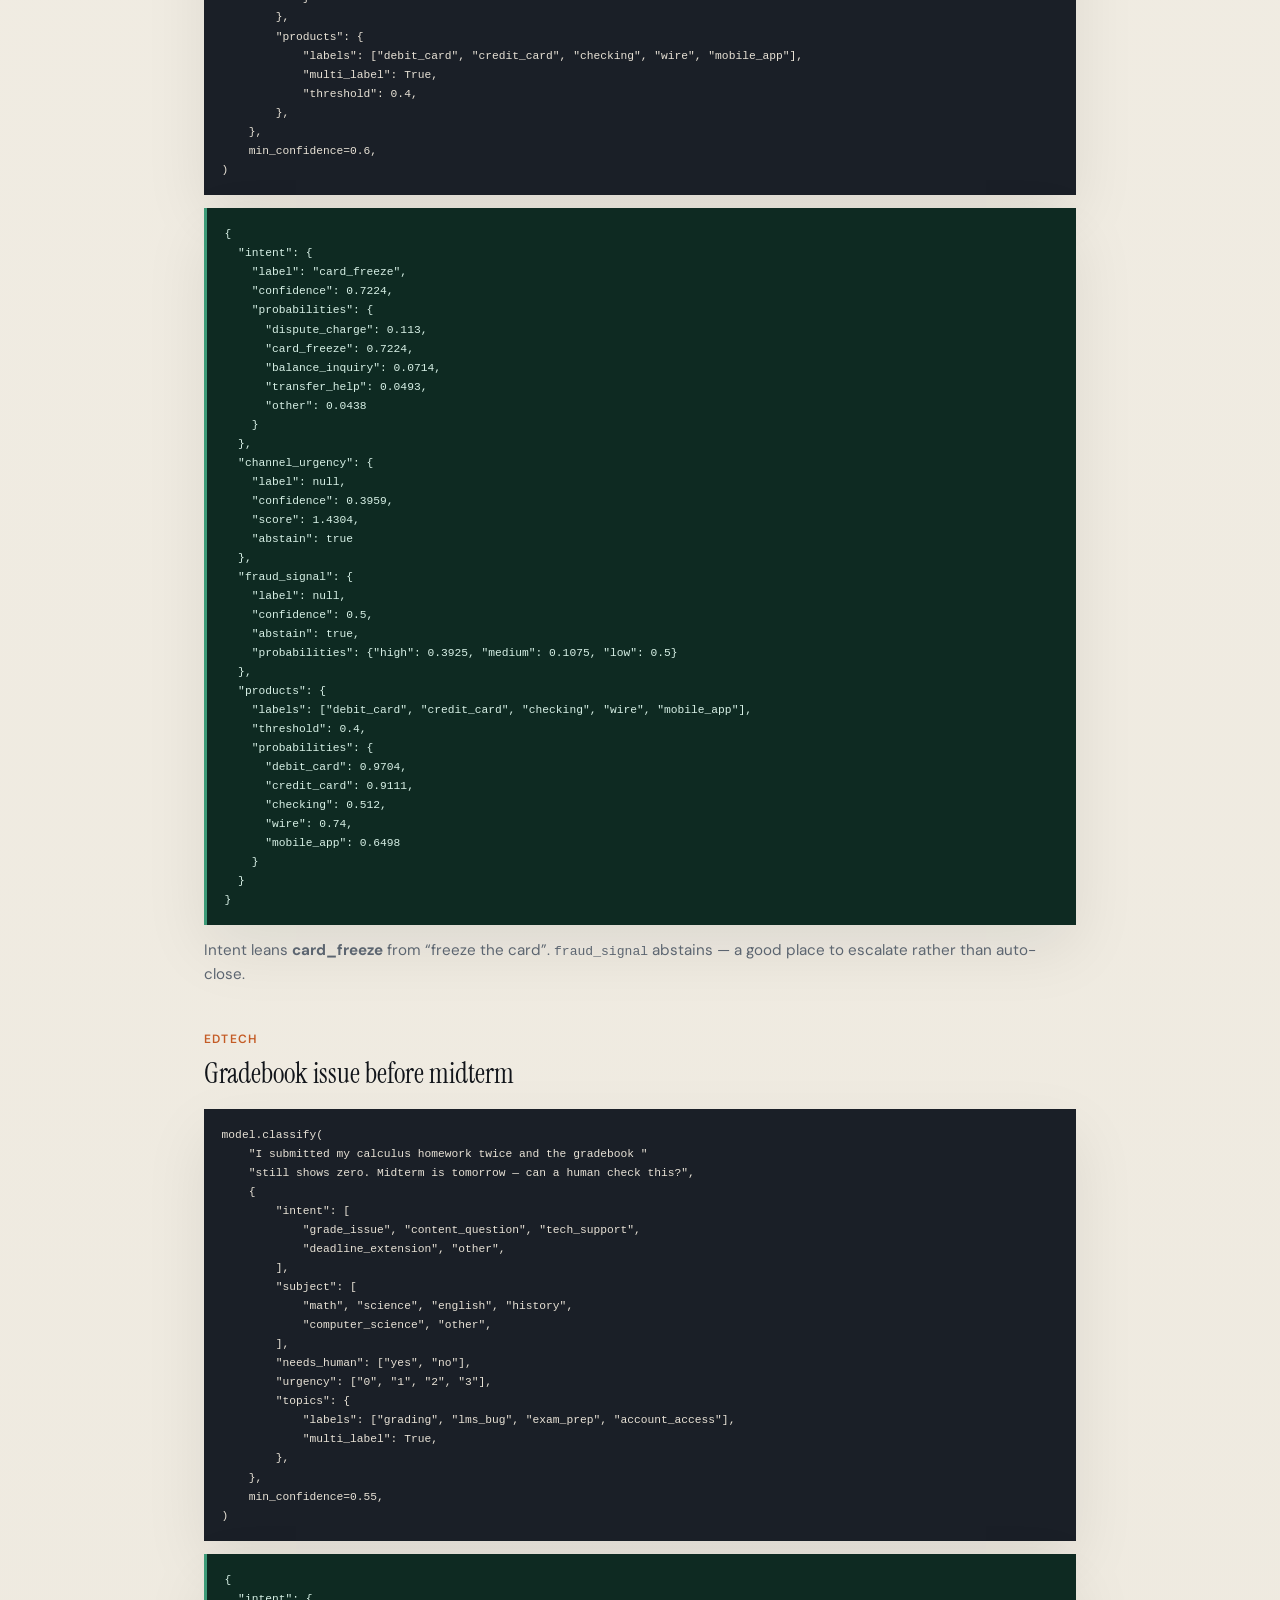
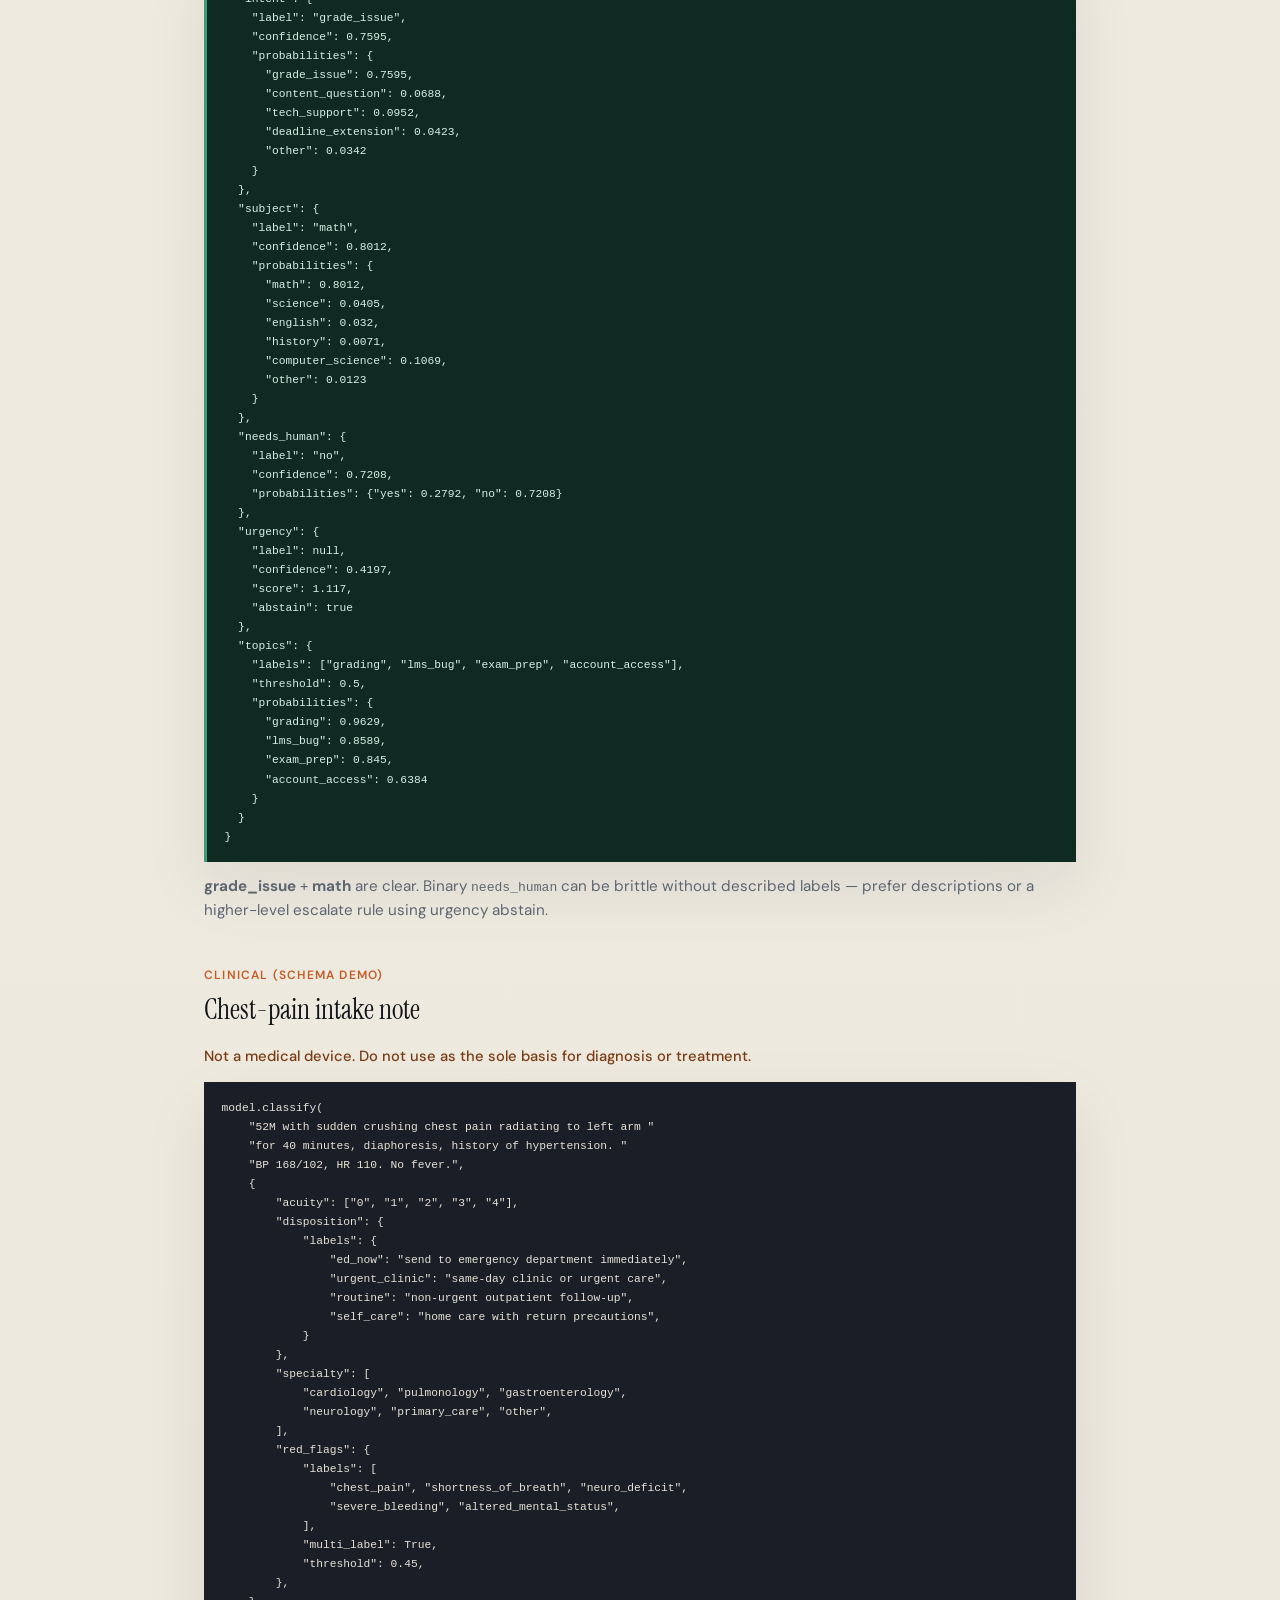
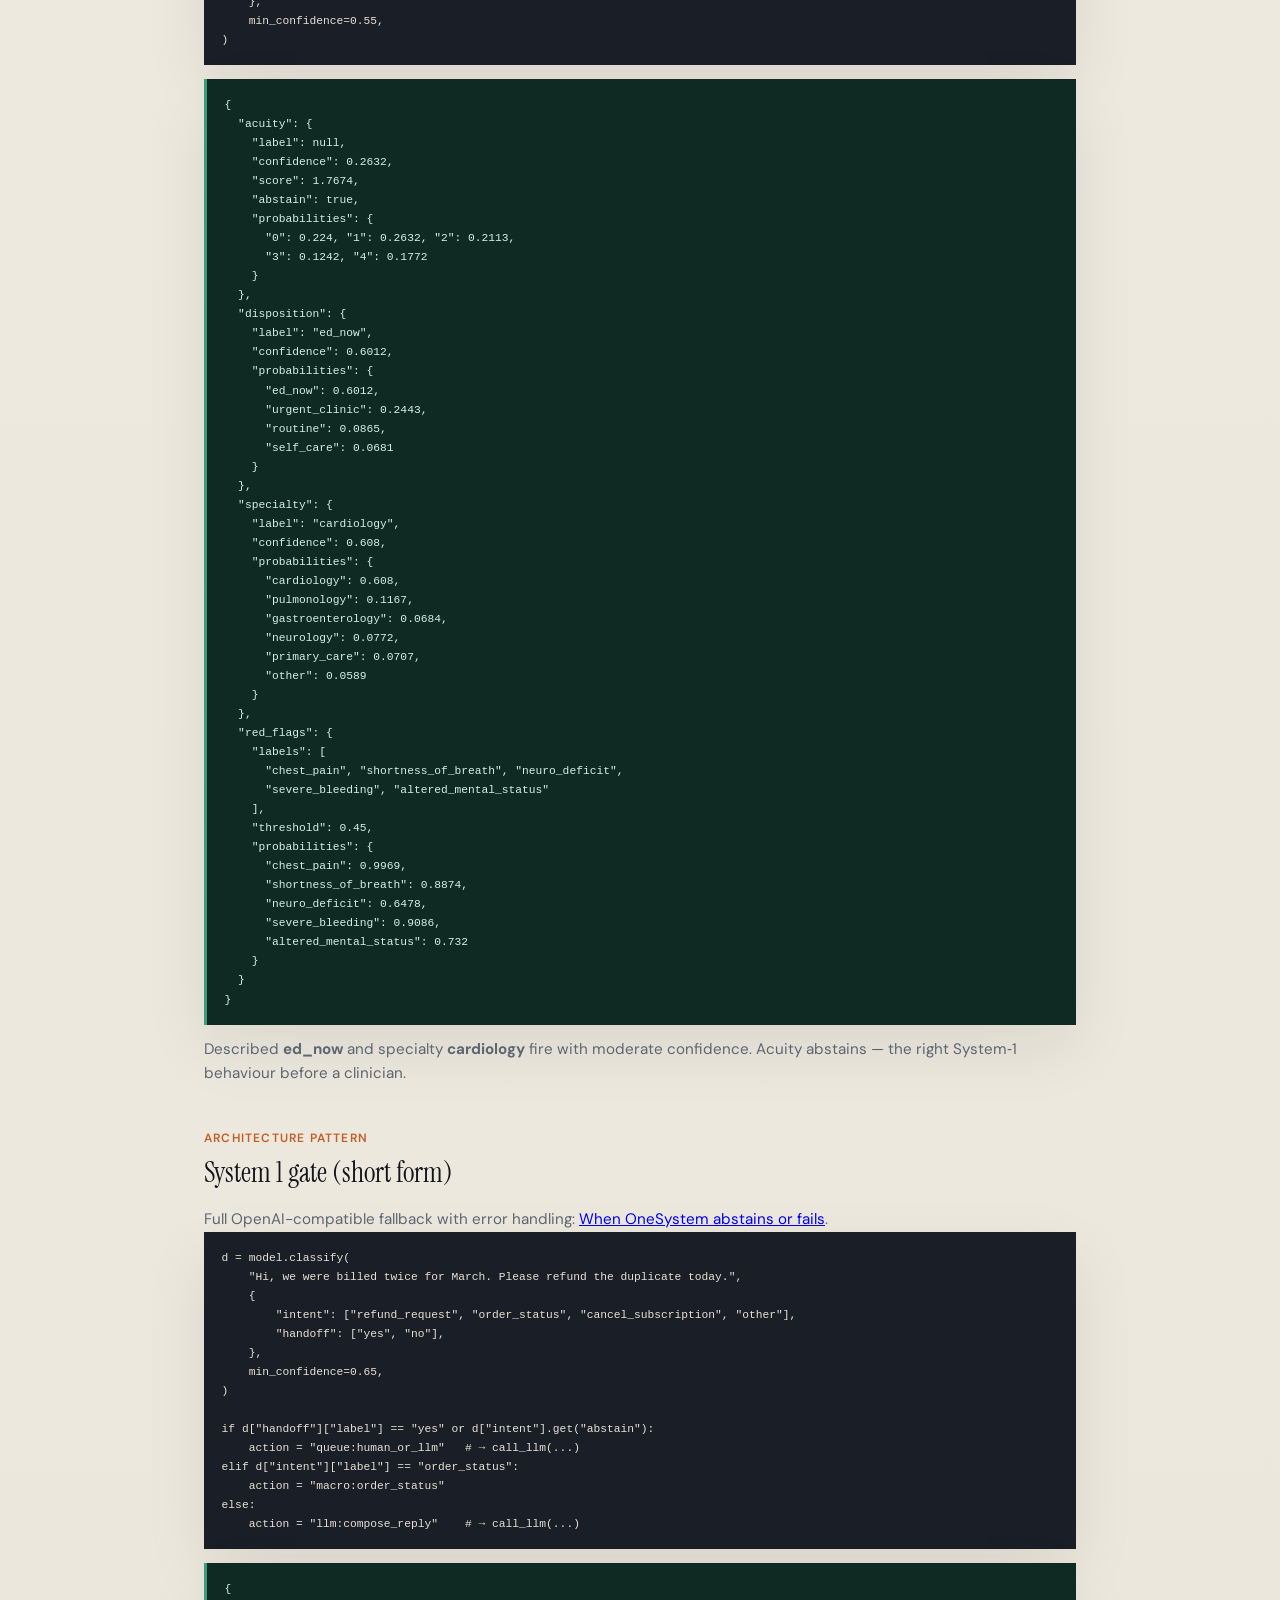
==== commit ddba0f18: "Publish OneSystem vs Laya vs OpenJev comparison board Add harness for raw and fine-tuned tracks on B" ====
--- a/docs/index.html
+++ b/docs/index.html
@@ -25,6 +25,7 @@
       <a class="btn" href="#llm-fallback">LLM fallback</a>
       <a class="btn" href="#cookbook">Cookbook</a>
       <a class="btn" href="benchmarks.html">Benchmarks</a>
+      <a class="btn" href="comparison.html">vs Laya / OpenJev</a>
     </div>
   </header>
 
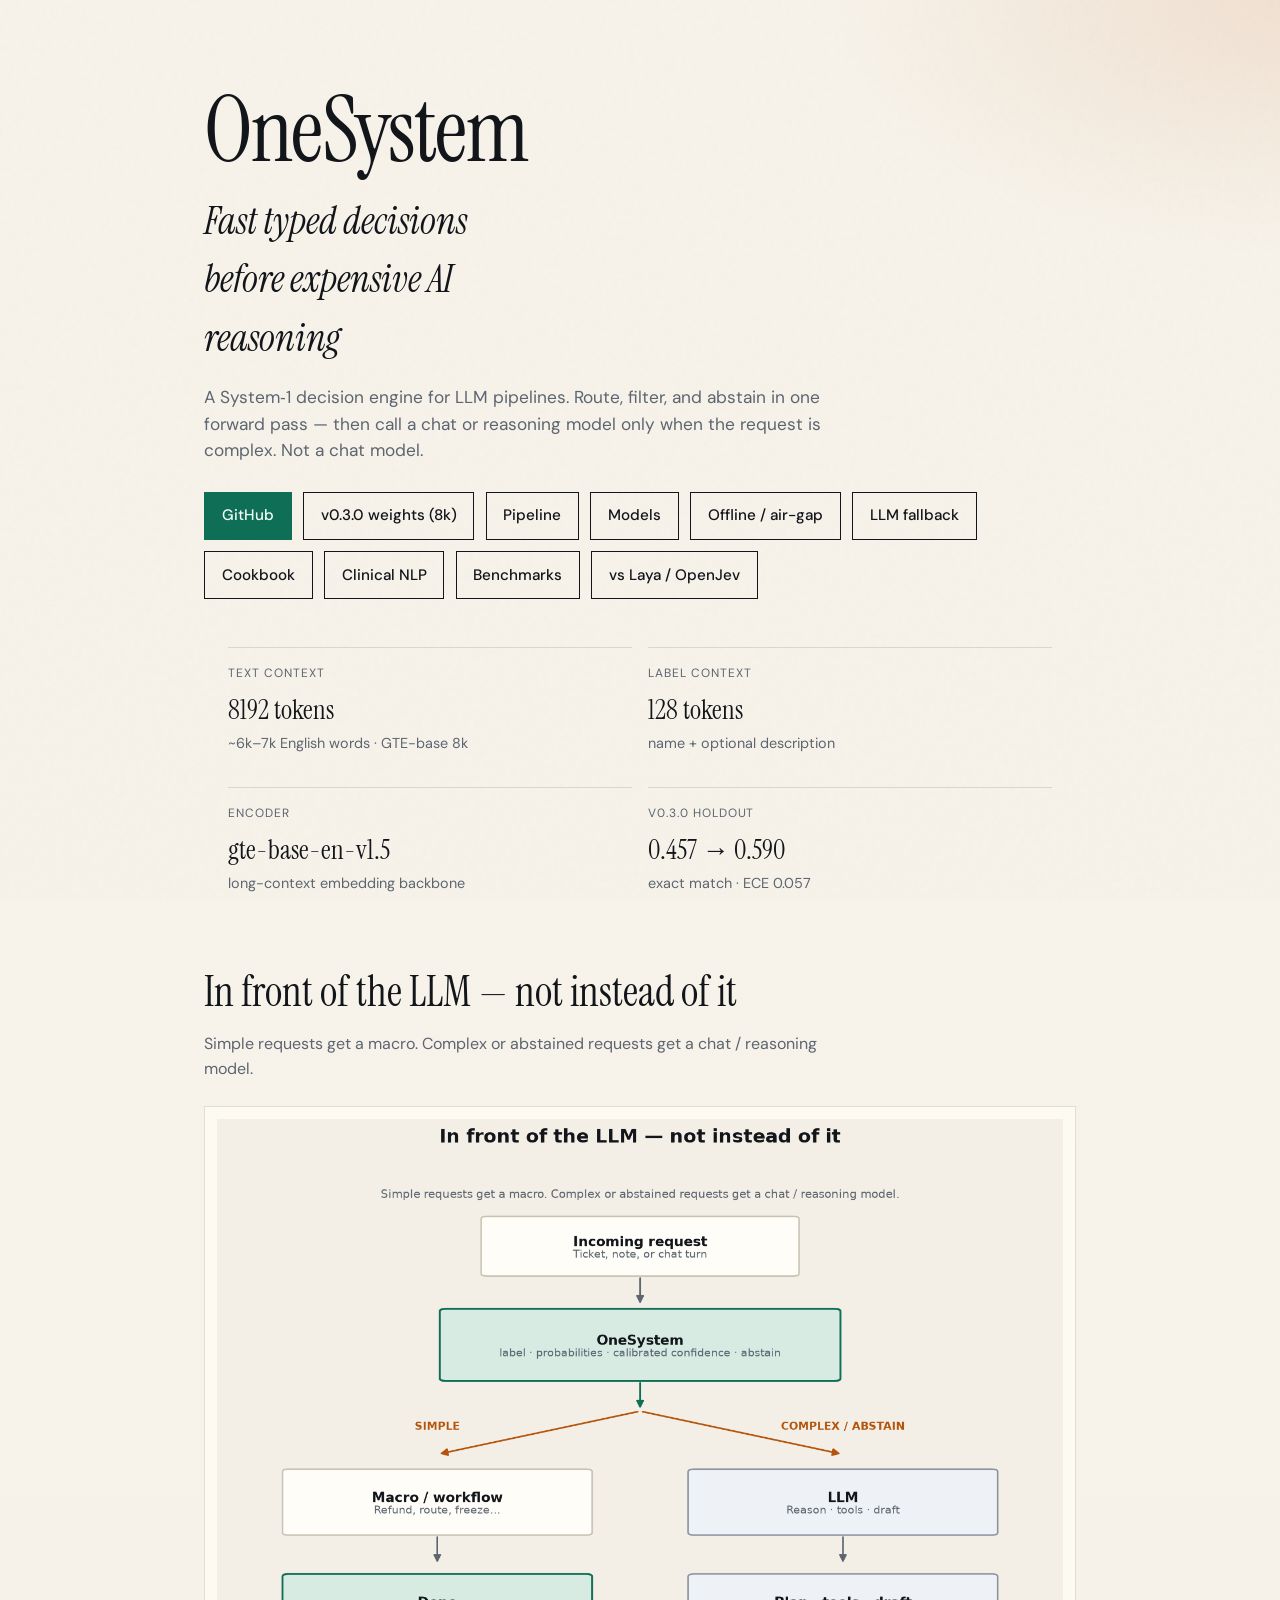
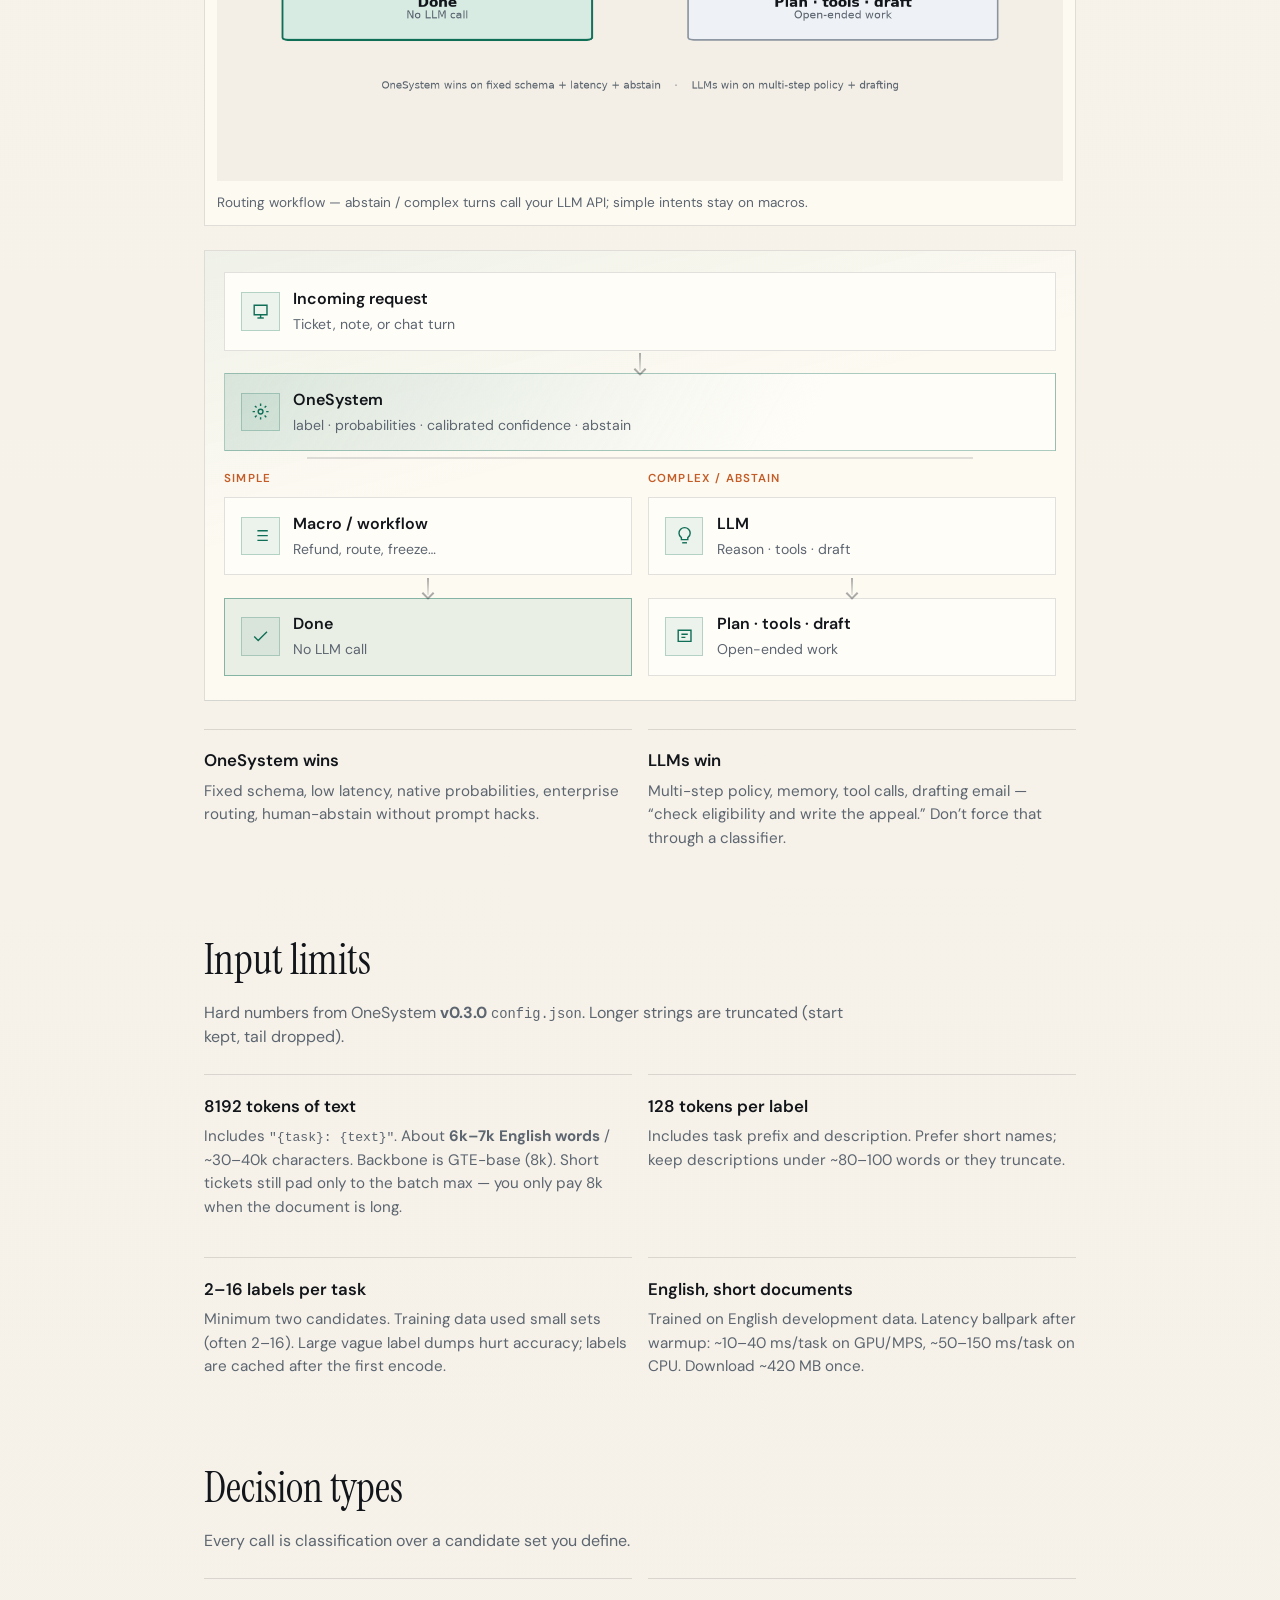
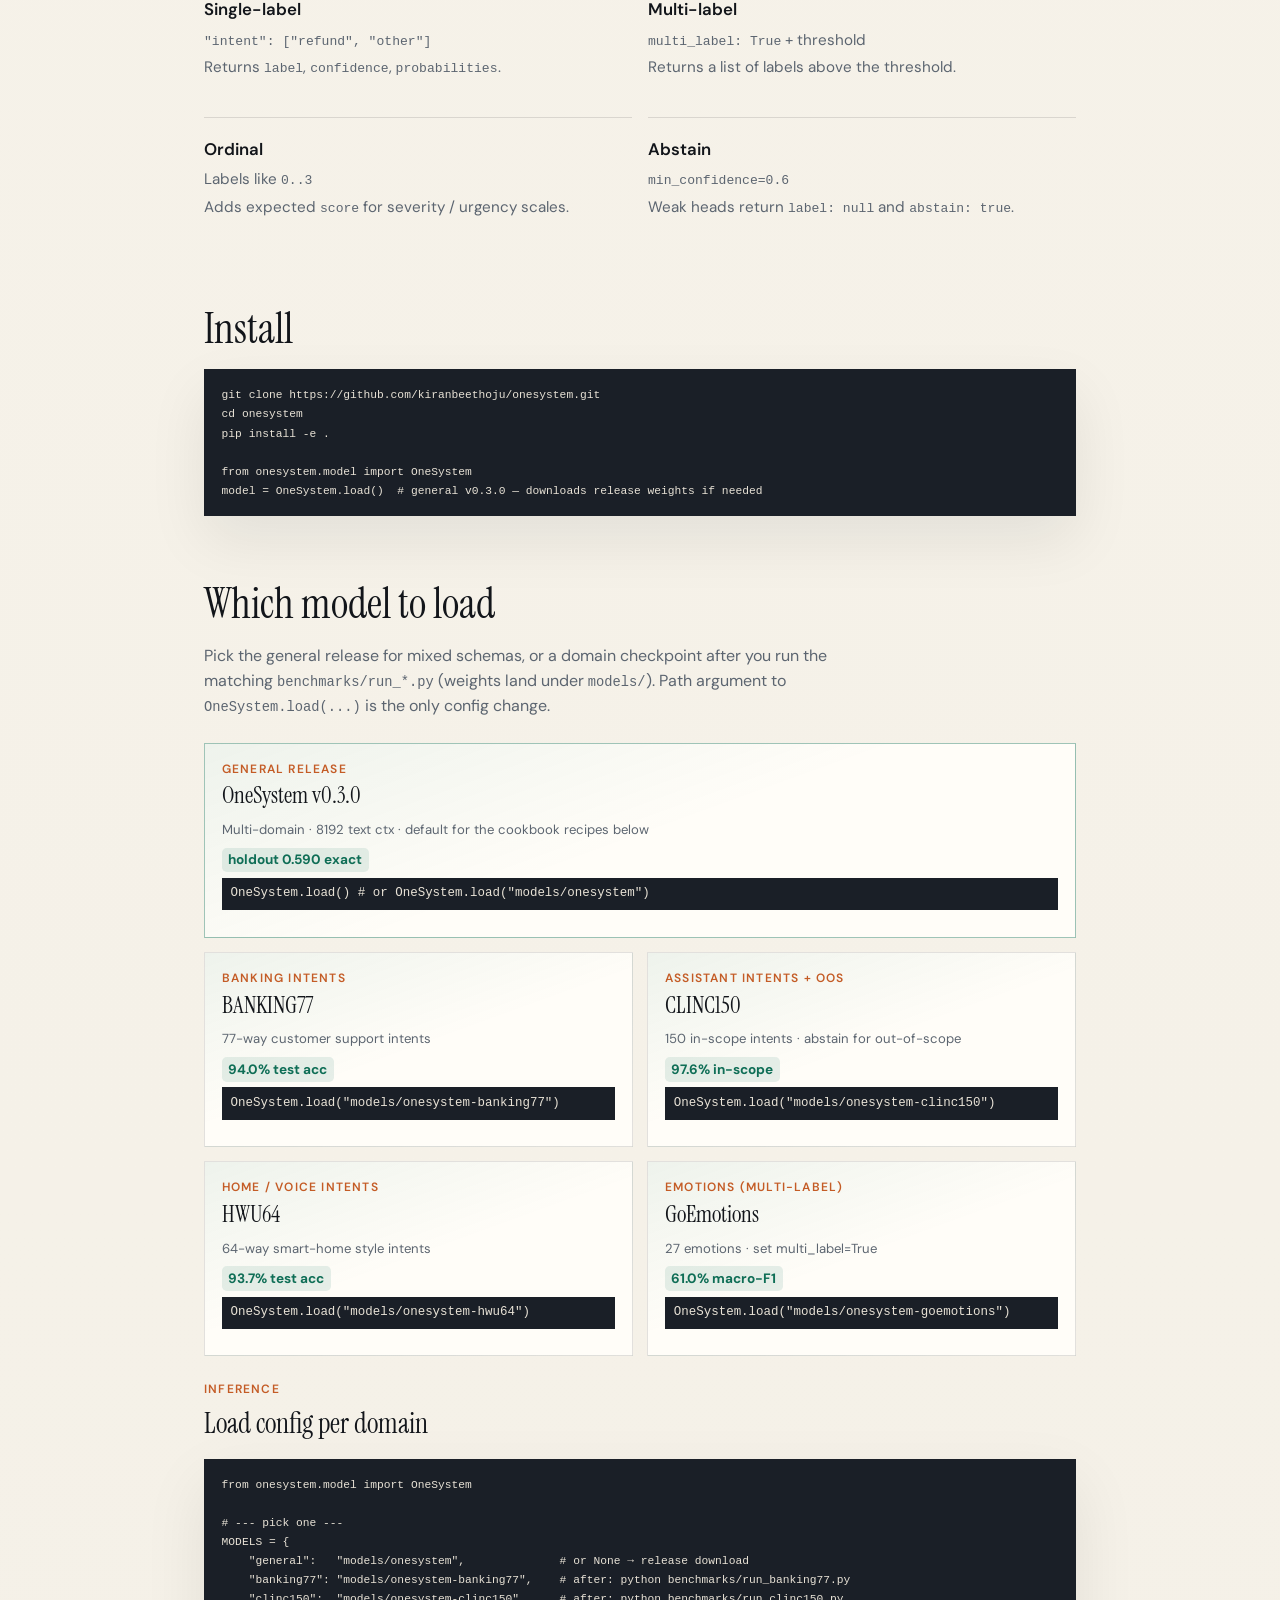
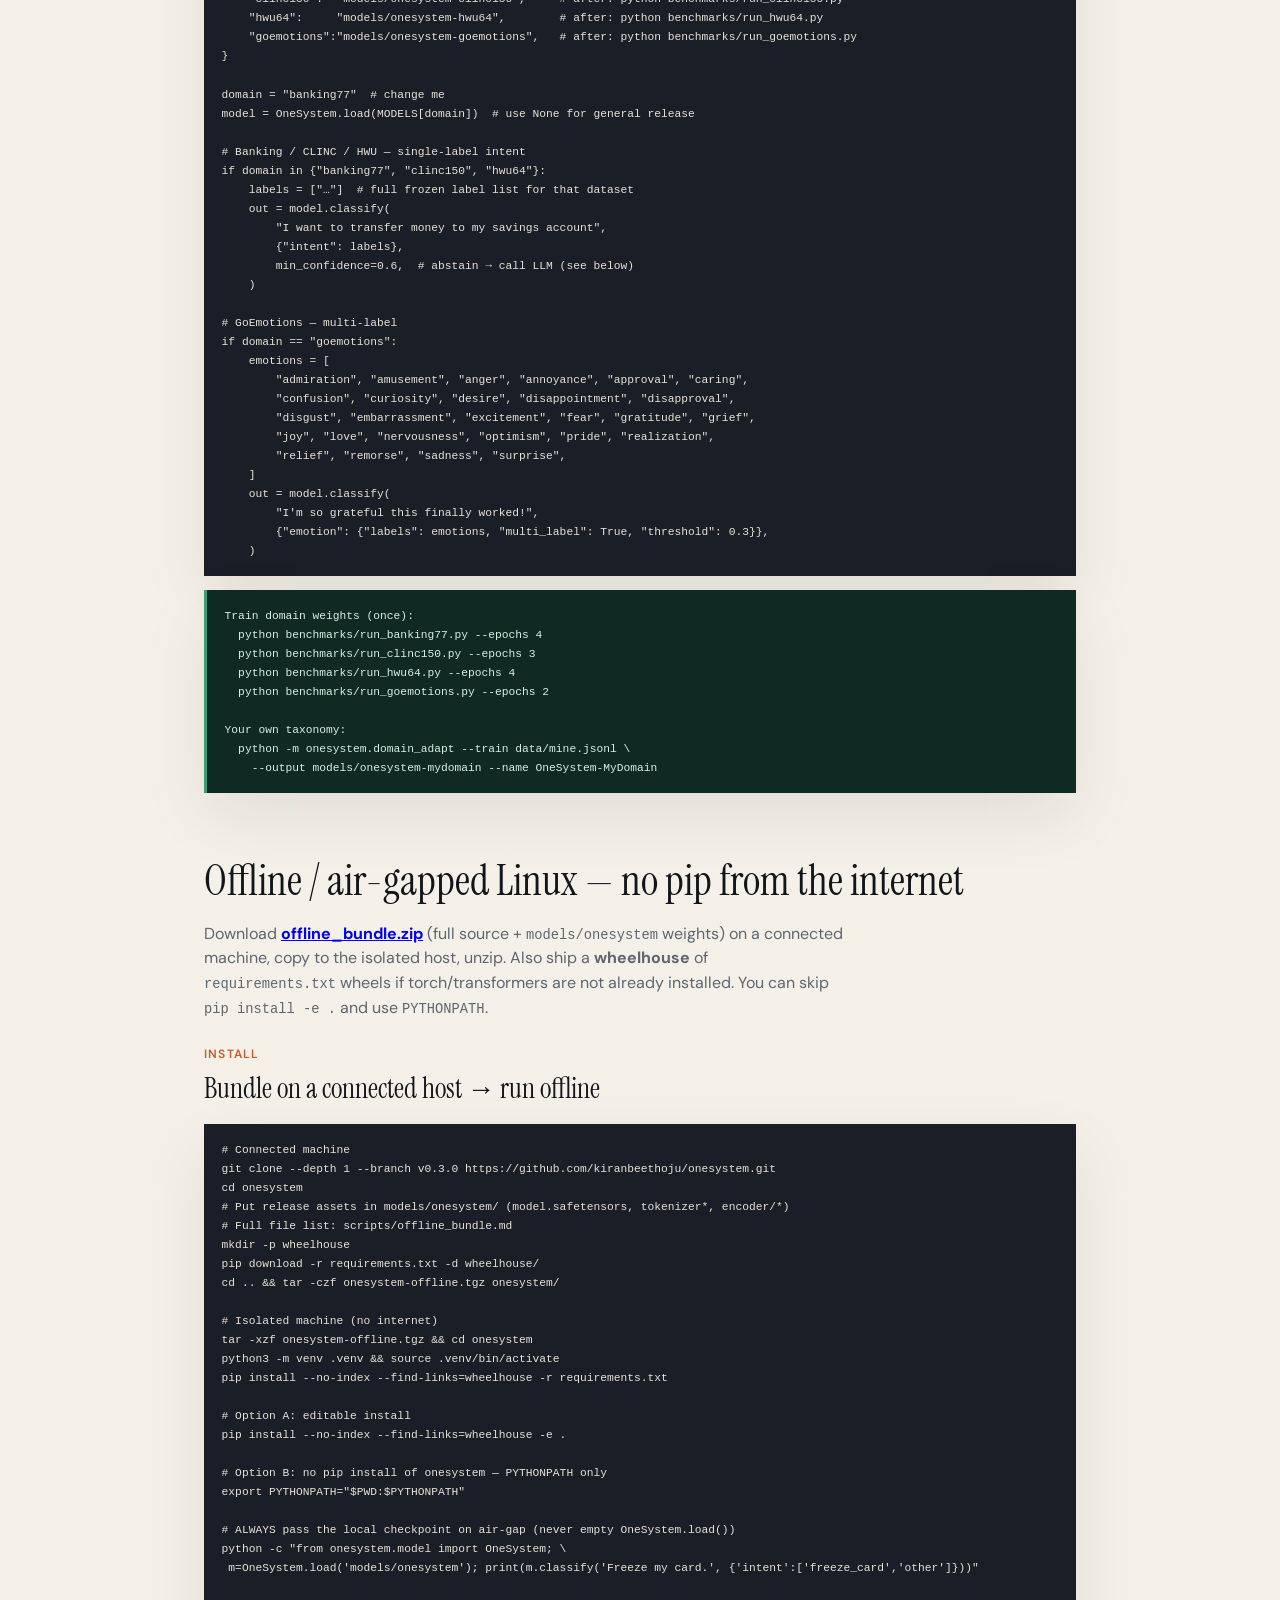
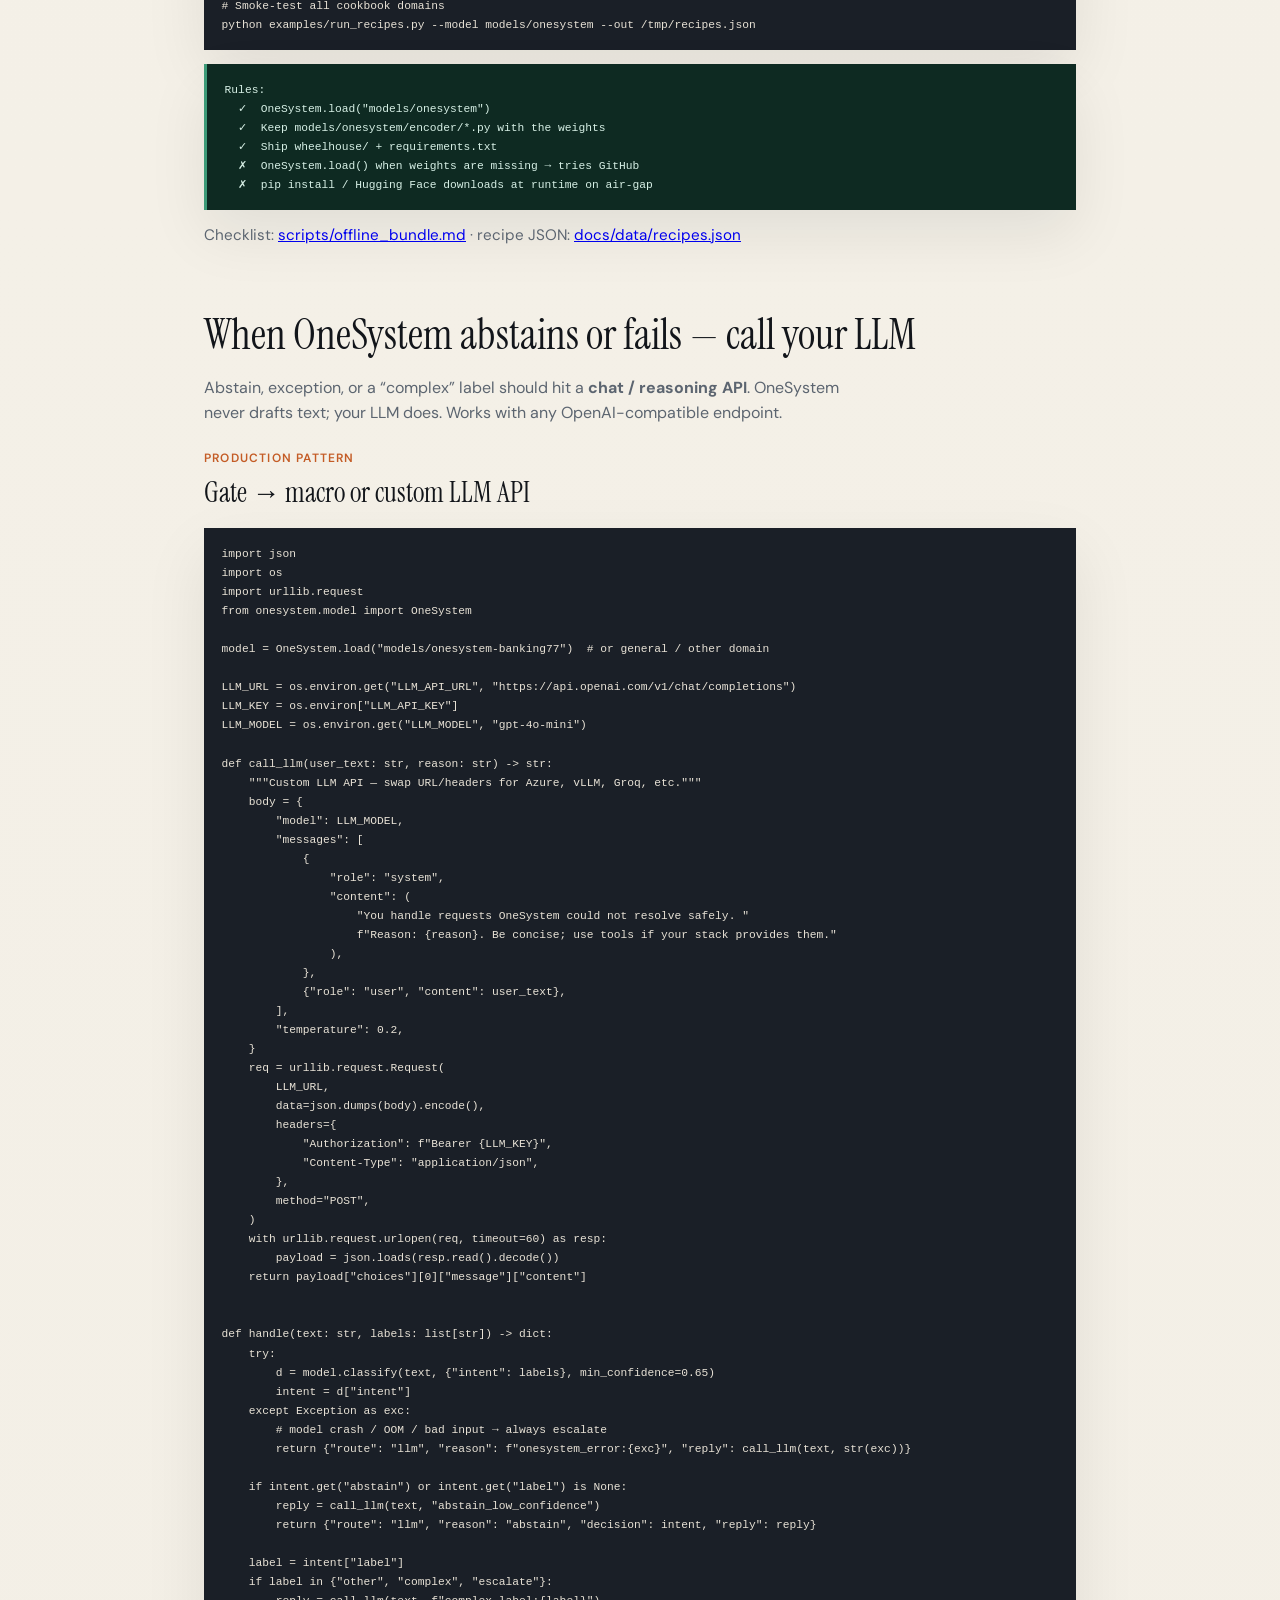
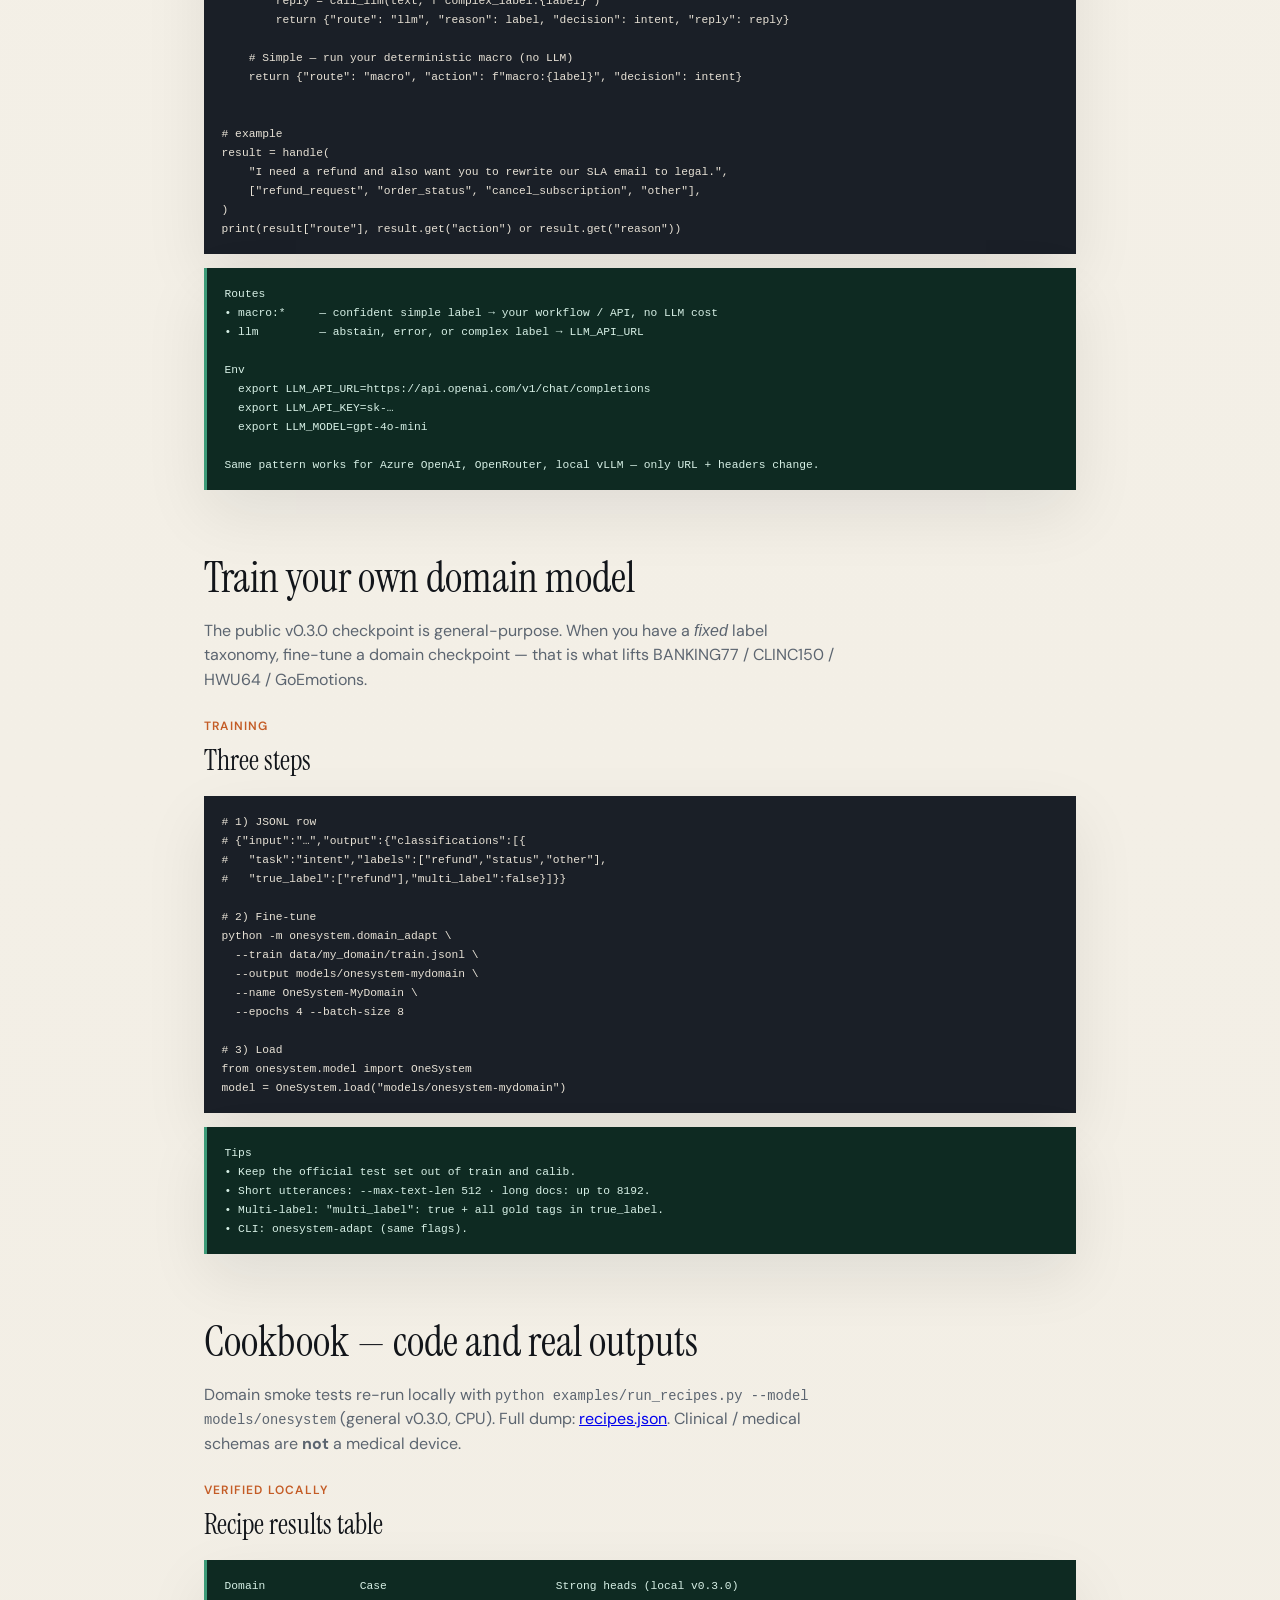
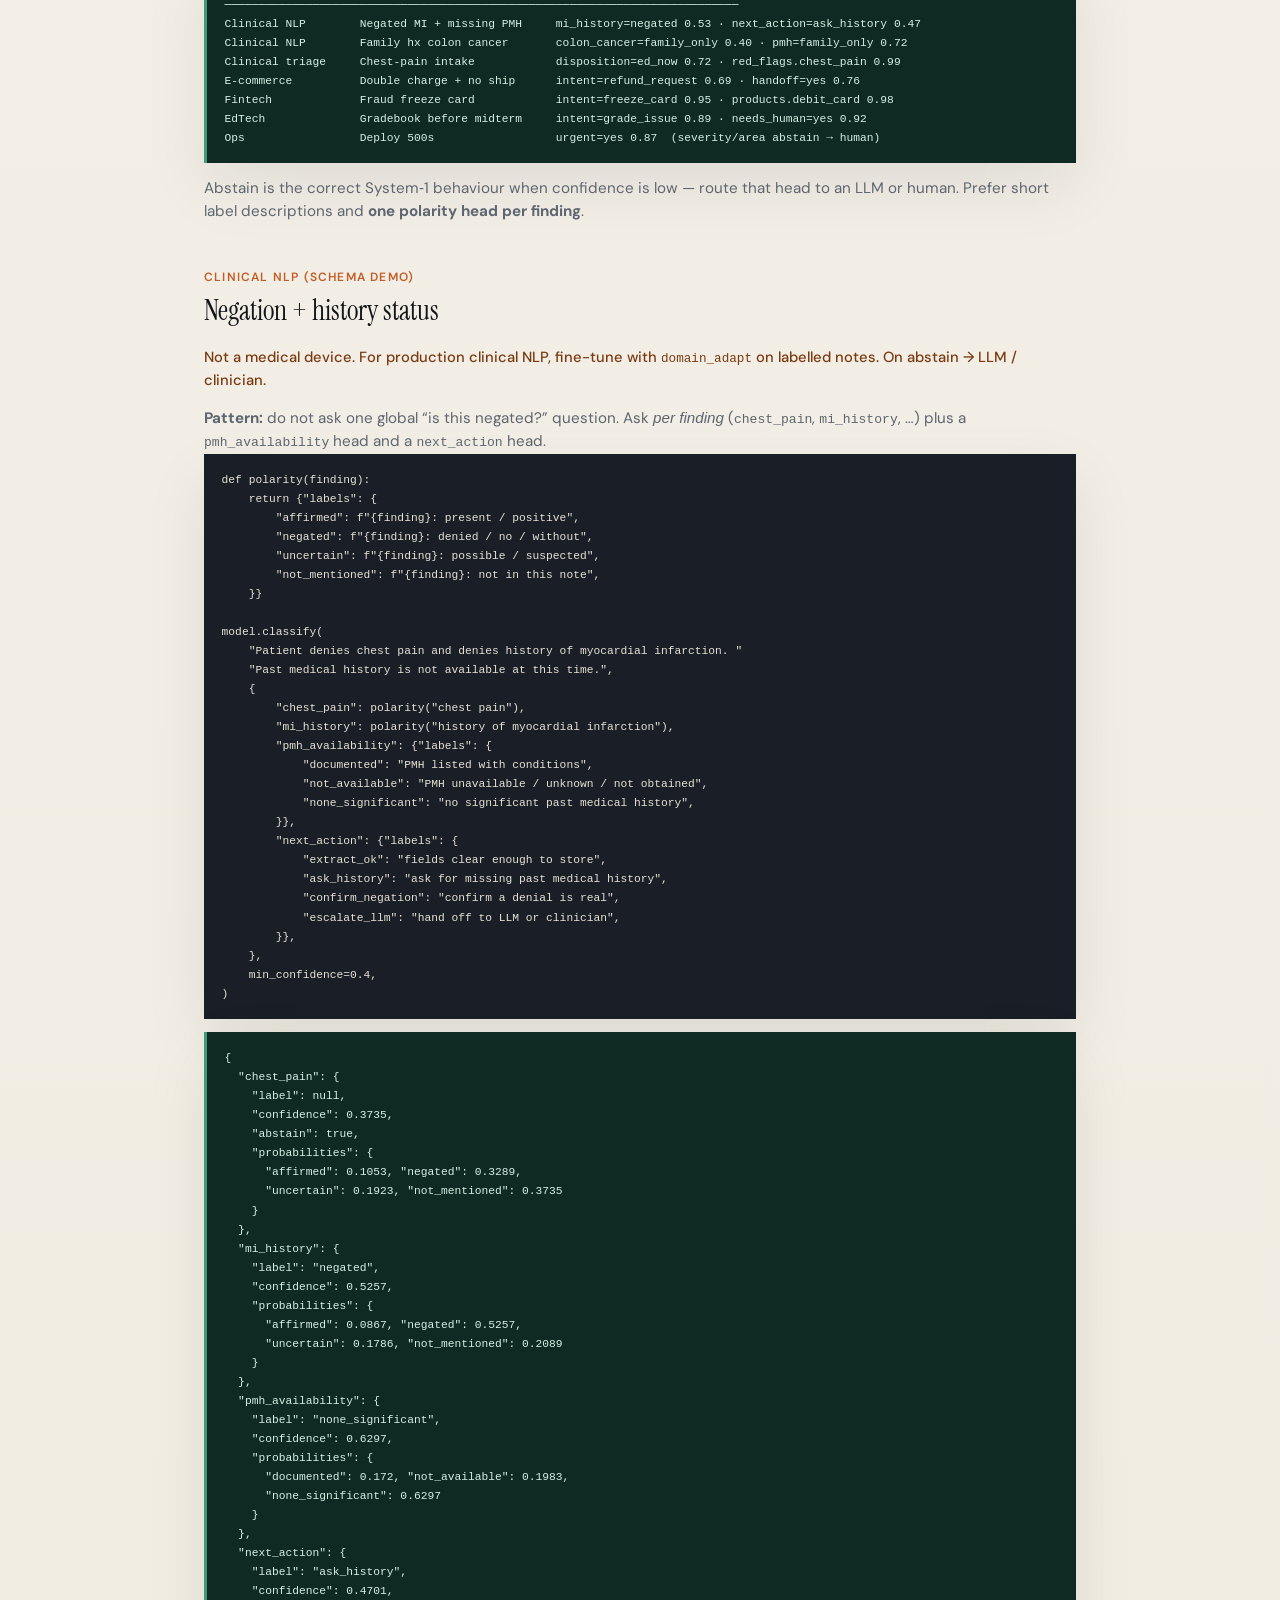
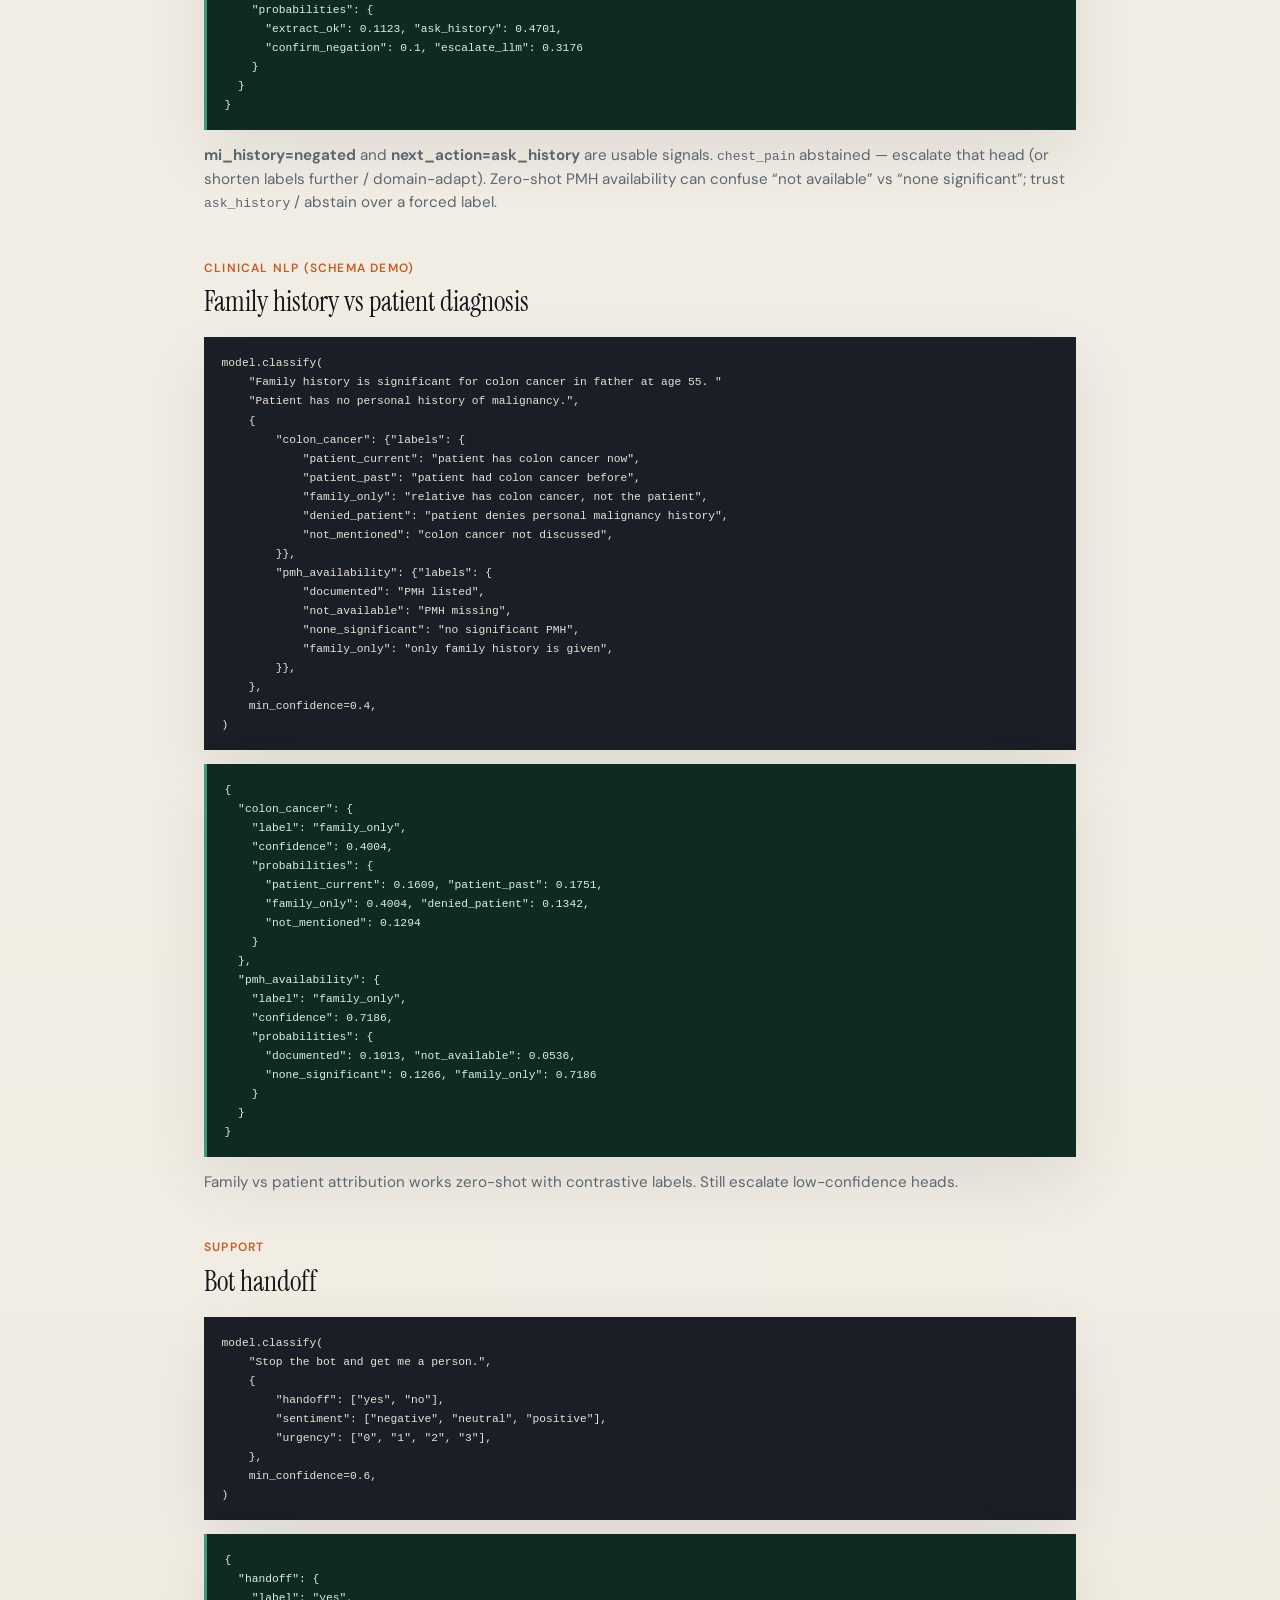
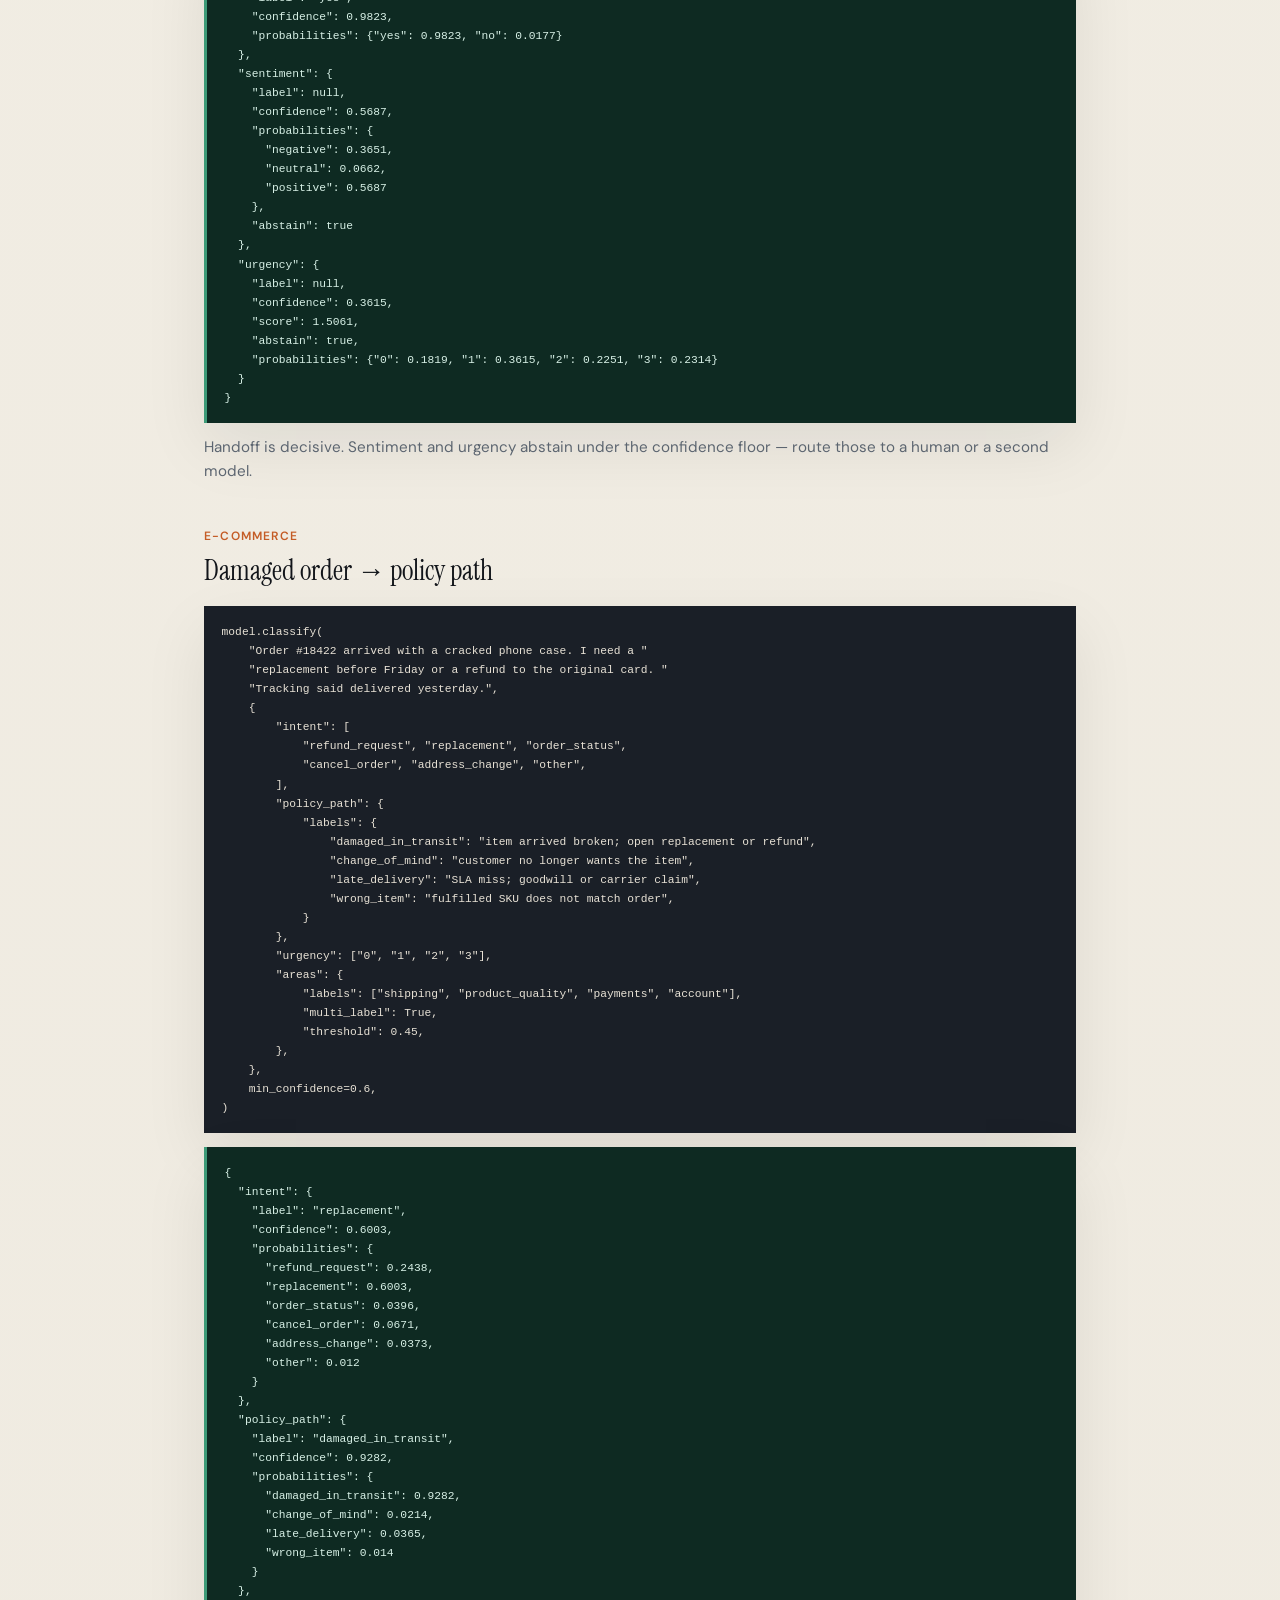
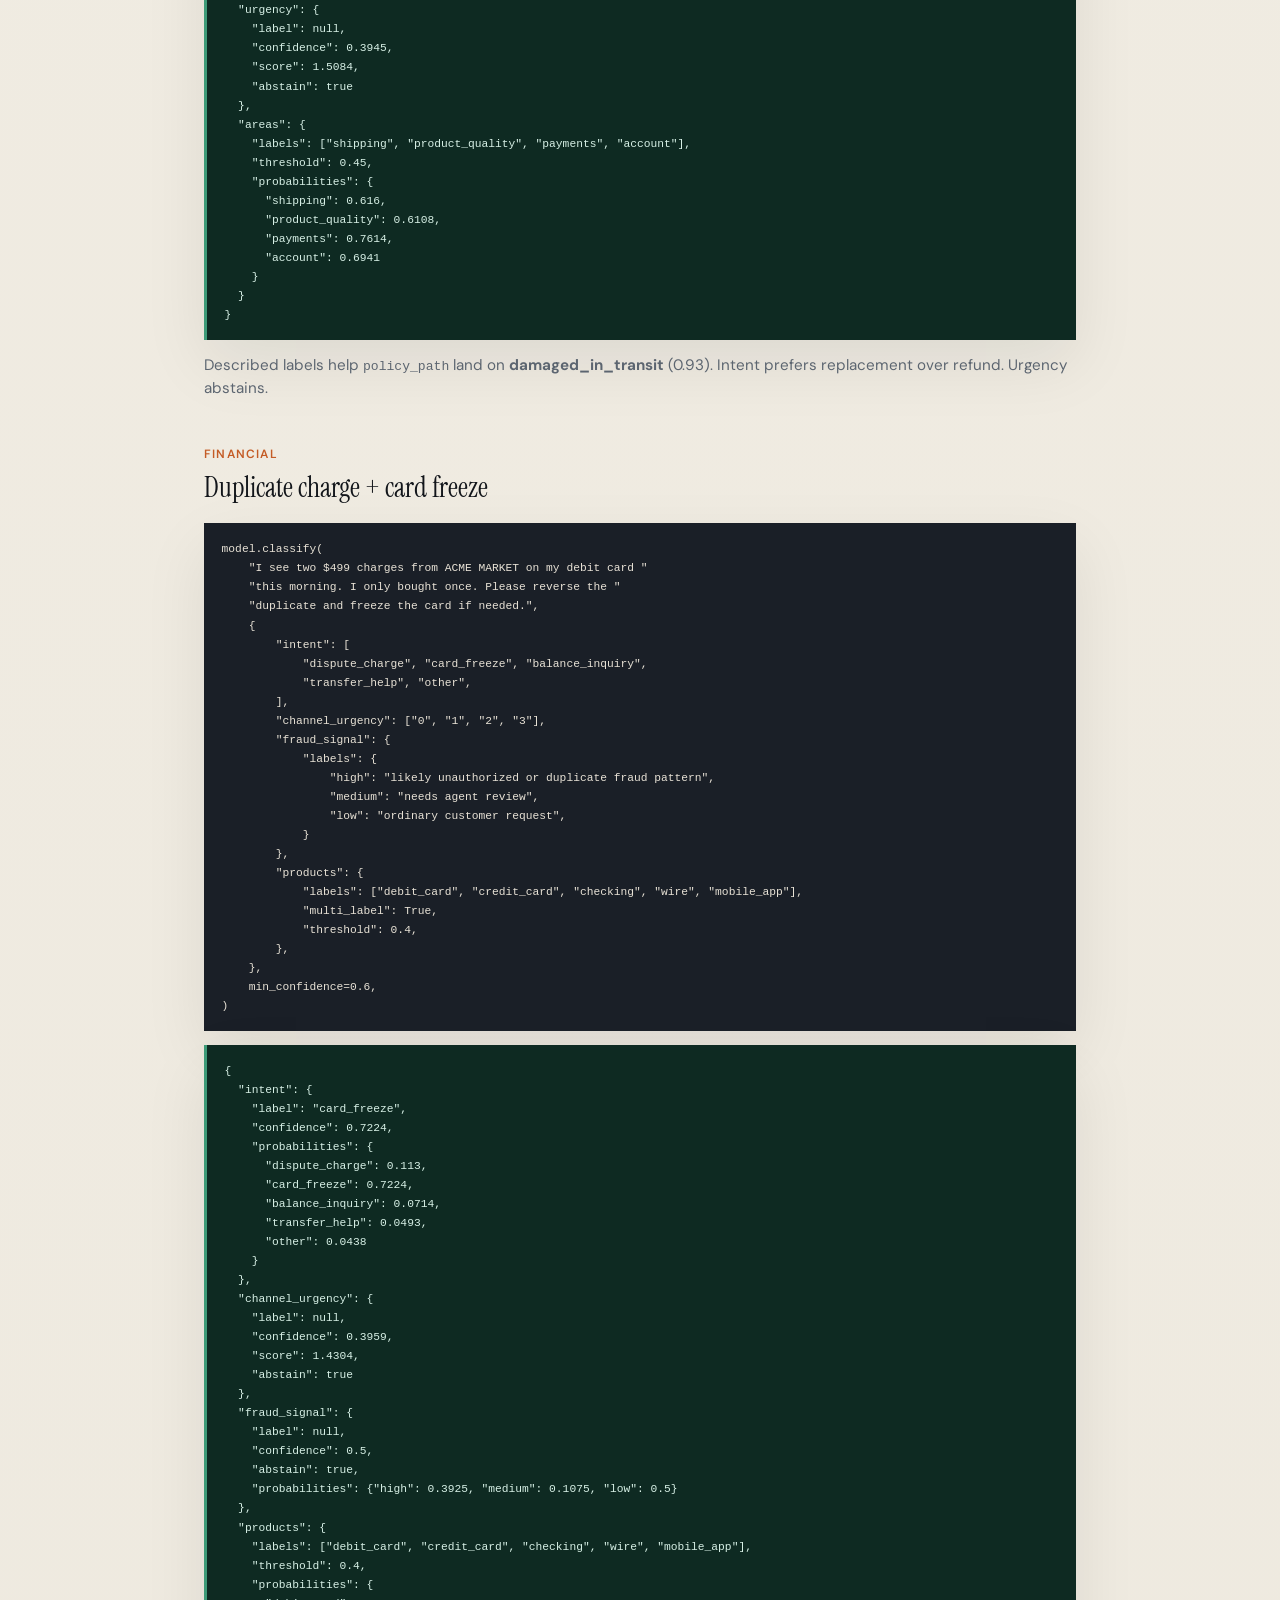
==== commit f28f9811: "Document offline/air-gap use and publish offline_bundle.zip on release Add PYTHONPATH install path, " ====
--- a/docs/index.html
+++ b/docs/index.html
@@ -22,8 +22,10 @@
       <a class="btn" href="https://github.com/kiranbeethoju/onesystem/releases/tag/v0.3.0">v0.3.0 weights (8k)</a>
       <a class="btn" href="#pipeline">Pipeline</a>
       <a class="btn" href="#models">Models</a>
+      <a class="btn" href="#offline">Offline / air-gap</a>
       <a class="btn" href="#llm-fallback">LLM fallback</a>
       <a class="btn" href="#cookbook">Cookbook</a>
+      <a class="btn" href="#clinical-nlp">Clinical NLP</a>
       <a class="btn" href="benchmarks.html">Benchmarks</a>
       <a class="btn" href="comparison.html">vs Laya / OpenJev</a>
     </div>
@@ -289,6 +291,56 @@
       </article>
     </section>
 
+    <section id="offline">
+      <h2>Offline / air-gapped Linux — no pip from the internet</h2>
+      <p class="section-lede">
+        Download <a href="https://github.com/kiranbeethoju/onesystem/releases/download/v0.3.0/offline_bundle.zip"><strong>offline_bundle.zip</strong></a>
+        (full source + <code>models/onesystem</code> weights) on a connected machine, copy to the isolated host, unzip.
+        Also ship a <strong>wheelhouse</strong> of <code>requirements.txt</code> wheels if torch/transformers are not already installed.
+        You can skip <code>pip install -e .</code> and use <code>PYTHONPATH</code>.
+      </p>
+
+      <article class="recipe" id="offline-steps">
+        <header>
+          <p class="domain">Install</p>
+          <h3>Bundle on a connected host → run offline</h3>
+        </header>
+        <pre class="code"><code># Connected machine
+git clone --depth 1 --branch v0.3.0 https://github.com/kiranbeethoju/onesystem.git
+cd onesystem
+# Put release assets in models/onesystem/ (model.safetensors, tokenizer*, encoder/*)
+# Full file list: scripts/offline_bundle.md
+mkdir -p wheelhouse
+pip download -r requirements.txt -d wheelhouse/
+cd .. && tar -czf onesystem-offline.tgz onesystem/
+
+# Isolated machine (no internet)
+tar -xzf onesystem-offline.tgz && cd onesystem
+python3 -m venv .venv && source .venv/bin/activate
+pip install --no-index --find-links=wheelhouse -r requirements.txt
+
+# Option A: editable install
+pip install --no-index --find-links=wheelhouse -e .
+
+# Option B: no pip install of onesystem — PYTHONPATH only
+export PYTHONPATH="$PWD:$PYTHONPATH"
+
+# ALWAYS pass the local checkpoint on air-gap (never empty OneSystem.load())
+python -c "from onesystem.model import OneSystem; \
+ m=OneSystem.load('models/onesystem'); print(m.classify('Freeze my card.', {'intent':['freeze_card','other']}))"
+
+# Smoke-test all cookbook domains
+python examples/run_recipes.py --model models/onesystem --out /tmp/recipes.json</code></pre>
+        <pre class="out"><code>Rules:
+  ✓  OneSystem.load("models/onesystem")
+  ✓  Keep models/onesystem/encoder/*.py with the weights
+  ✓  Ship wheelhouse/ + requirements.txt
+  ✗  OneSystem.load() when weights are missing → tries GitHub
+  ✗  pip install / Hugging Face downloads at runtime on air-gap</code></pre>
+        <p class="note">Checklist: <a href="https://github.com/kiranbeethoju/onesystem/blob/main/scripts/offline_bundle.md">scripts/offline_bundle.md</a> · recipe JSON: <a href="data/recipes.json">docs/data/recipes.json</a></p>
+      </article>
+    </section>
+
     <section id="llm-fallback">
       <h2>When OneSystem abstains or fails — call your LLM</h2>
       <p class="section-lede">
@@ -419,7 +471,153 @@
 
     <section id="cookbook">
       <h2>Cookbook — code and real outputs</h2>
-      <p class="section-lede">Outputs below were produced on CPU with an earlier build (schemas unchanged in v0.3.0). Clinical examples are not medical advice or a device.</p>
+      <p class="section-lede">
+        Domain smoke tests re-run locally with <code>python examples/run_recipes.py --model models/onesystem</code>
+        (general v0.3.0, CPU). Full dump: <a href="data/recipes.json">recipes.json</a>.
+        Clinical / medical schemas are <strong>not</strong> a medical device.
+      </p>
+
+      <article class="recipe" id="recipe-table">
+        <header>
+          <p class="domain">Verified locally</p>
+          <h3>Recipe results table</h3>
+        </header>
+        <pre class="out"><code>Domain              Case                         Strong heads (local v0.3.0)
+────────────────────────────────────────────────────────────────────────────
+Clinical NLP        Negated MI + missing PMH     mi_history=negated 0.53 · next_action=ask_history 0.47
+Clinical NLP        Family hx colon cancer       colon_cancer=family_only 0.40 · pmh=family_only 0.72
+Clinical triage     Chest-pain intake            disposition=ed_now 0.72 · red_flags.chest_pain 0.99
+E-commerce          Double charge + no ship      intent=refund_request 0.69 · handoff=yes 0.76
+Fintech             Fraud freeze card            intent=freeze_card 0.95 · products.debit_card 0.98
+EdTech              Gradebook before midterm     intent=grade_issue 0.89 · needs_human=yes 0.92
+Ops                 Deploy 500s                  urgent=yes 0.87  (severity/area abstain → human)</code></pre>
+        <p class="note">Abstain is the correct System‑1 behaviour when confidence is low — route that head to an LLM or human. Prefer short label descriptions and <strong>one polarity head per finding</strong>.</p>
+      </article>
+
+      <!-- CLINICAL NLP -->
+      <article class="recipe" id="clinical-nlp">
+        <header>
+          <p class="domain">Clinical NLP (schema demo)</p>
+          <h3>Negation + history status</h3>
+        </header>
+        <p class="warn">Not a medical device. For production clinical NLP, fine-tune with <code>domain_adapt</code> on labelled notes. On abstain → LLM / clinician.</p>
+        <p class="note"><strong>Pattern:</strong> do not ask one global “is this negated?” question. Ask <em>per finding</em> (<code>chest_pain</code>, <code>mi_history</code>, …) plus a <code>pmh_availability</code> head and a <code>next_action</code> head.</p>
+        <pre class="code"><code>def polarity(finding):
+    return {"labels": {
+        "affirmed": f"{finding}: present / positive",
+        "negated": f"{finding}: denied / no / without",
+        "uncertain": f"{finding}: possible / suspected",
+        "not_mentioned": f"{finding}: not in this note",
+    }}
+
+model.classify(
+    "Patient denies chest pain and denies history of myocardial infarction. "
+    "Past medical history is not available at this time.",
+    {
+        "chest_pain": polarity("chest pain"),
+        "mi_history": polarity("history of myocardial infarction"),
+        "pmh_availability": {"labels": {
+            "documented": "PMH listed with conditions",
+            "not_available": "PMH unavailable / unknown / not obtained",
+            "none_significant": "no significant past medical history",
+        }},
+        "next_action": {"labels": {
+            "extract_ok": "fields clear enough to store",
+            "ask_history": "ask for missing past medical history",
+            "confirm_negation": "confirm a denial is real",
+            "escalate_llm": "hand off to LLM or clinician",
+        }},
+    },
+    min_confidence=0.4,
+)</code></pre>
+        <pre class="out"><code>{
+  "chest_pain": {
+    "label": null,
+    "confidence": 0.3735,
+    "abstain": true,
+    "probabilities": {
+      "affirmed": 0.1053, "negated": 0.3289,
+      "uncertain": 0.1923, "not_mentioned": 0.3735
+    }
+  },
+  "mi_history": {
+    "label": "negated",
+    "confidence": 0.5257,
+    "probabilities": {
+      "affirmed": 0.0867, "negated": 0.5257,
+      "uncertain": 0.1786, "not_mentioned": 0.2089
+    }
+  },
+  "pmh_availability": {
+    "label": "none_significant",
+    "confidence": 0.6297,
+    "probabilities": {
+      "documented": 0.172, "not_available": 0.1983,
+      "none_significant": 0.6297
+    }
+  },
+  "next_action": {
+    "label": "ask_history",
+    "confidence": 0.4701,
+    "probabilities": {
+      "extract_ok": 0.1123, "ask_history": 0.4701,
+      "confirm_negation": 0.1, "escalate_llm": 0.3176
+    }
+  }
+}</code></pre>
+        <p class="note">
+          <strong>mi_history=negated</strong> and <strong>next_action=ask_history</strong> are usable signals.
+          <code>chest_pain</code> abstained — escalate that head (or shorten labels further / domain-adapt).
+          Zero-shot PMH availability can confuse “not available” vs “none significant”; trust <code>ask_history</code> / abstain over a forced label.
+        </p>
+      </article>
+
+      <article class="recipe" id="clinical-family">
+        <header>
+          <p class="domain">Clinical NLP (schema demo)</p>
+          <h3>Family history vs patient diagnosis</h3>
+        </header>
+        <pre class="code"><code>model.classify(
+    "Family history is significant for colon cancer in father at age 55. "
+    "Patient has no personal history of malignancy.",
+    {
+        "colon_cancer": {"labels": {
+            "patient_current": "patient has colon cancer now",
+            "patient_past": "patient had colon cancer before",
+            "family_only": "relative has colon cancer, not the patient",
+            "denied_patient": "patient denies personal malignancy history",
+            "not_mentioned": "colon cancer not discussed",
+        }},
+        "pmh_availability": {"labels": {
+            "documented": "PMH listed",
+            "not_available": "PMH missing",
+            "none_significant": "no significant PMH",
+            "family_only": "only family history is given",
+        }},
+    },
+    min_confidence=0.4,
+)</code></pre>
+        <pre class="out"><code>{
+  "colon_cancer": {
+    "label": "family_only",
+    "confidence": 0.4004,
+    "probabilities": {
+      "patient_current": 0.1609, "patient_past": 0.1751,
+      "family_only": 0.4004, "denied_patient": 0.1342,
+      "not_mentioned": 0.1294
+    }
+  },
+  "pmh_availability": {
+    "label": "family_only",
+    "confidence": 0.7186,
+    "probabilities": {
+      "documented": 0.1013, "not_available": 0.0536,
+      "none_significant": 0.1266, "family_only": 0.7186
+    }
+  }
+}</code></pre>
+        <p class="note">Family vs patient attribution works zero-shot with contrastive labels. Still escalate low-confidence heads.</p>
+      </article>
 
       <!-- HANDOFF -->
       <article class="recipe" id="handoff">
@@ -690,7 +888,7 @@
           <p class="domain">Clinical (schema demo)</p>
           <h3>Chest-pain intake note</h3>
         </header>
-        <p class="warn">Not a medical device. Do not use as the sole basis for diagnosis or treatment.</p>
+        <p class="warn">Not a medical device. Do not use as the sole basis for diagnosis or treatment. For negation / history extraction see <a href="#clinical-nlp">Clinical NLP</a>.</p>
         <pre class="code"><code>model.classify(
     "52M with sudden crushing chest pain radiating to left arm "
     "for 40 minutes, diaphoresis, history of hypertension. "
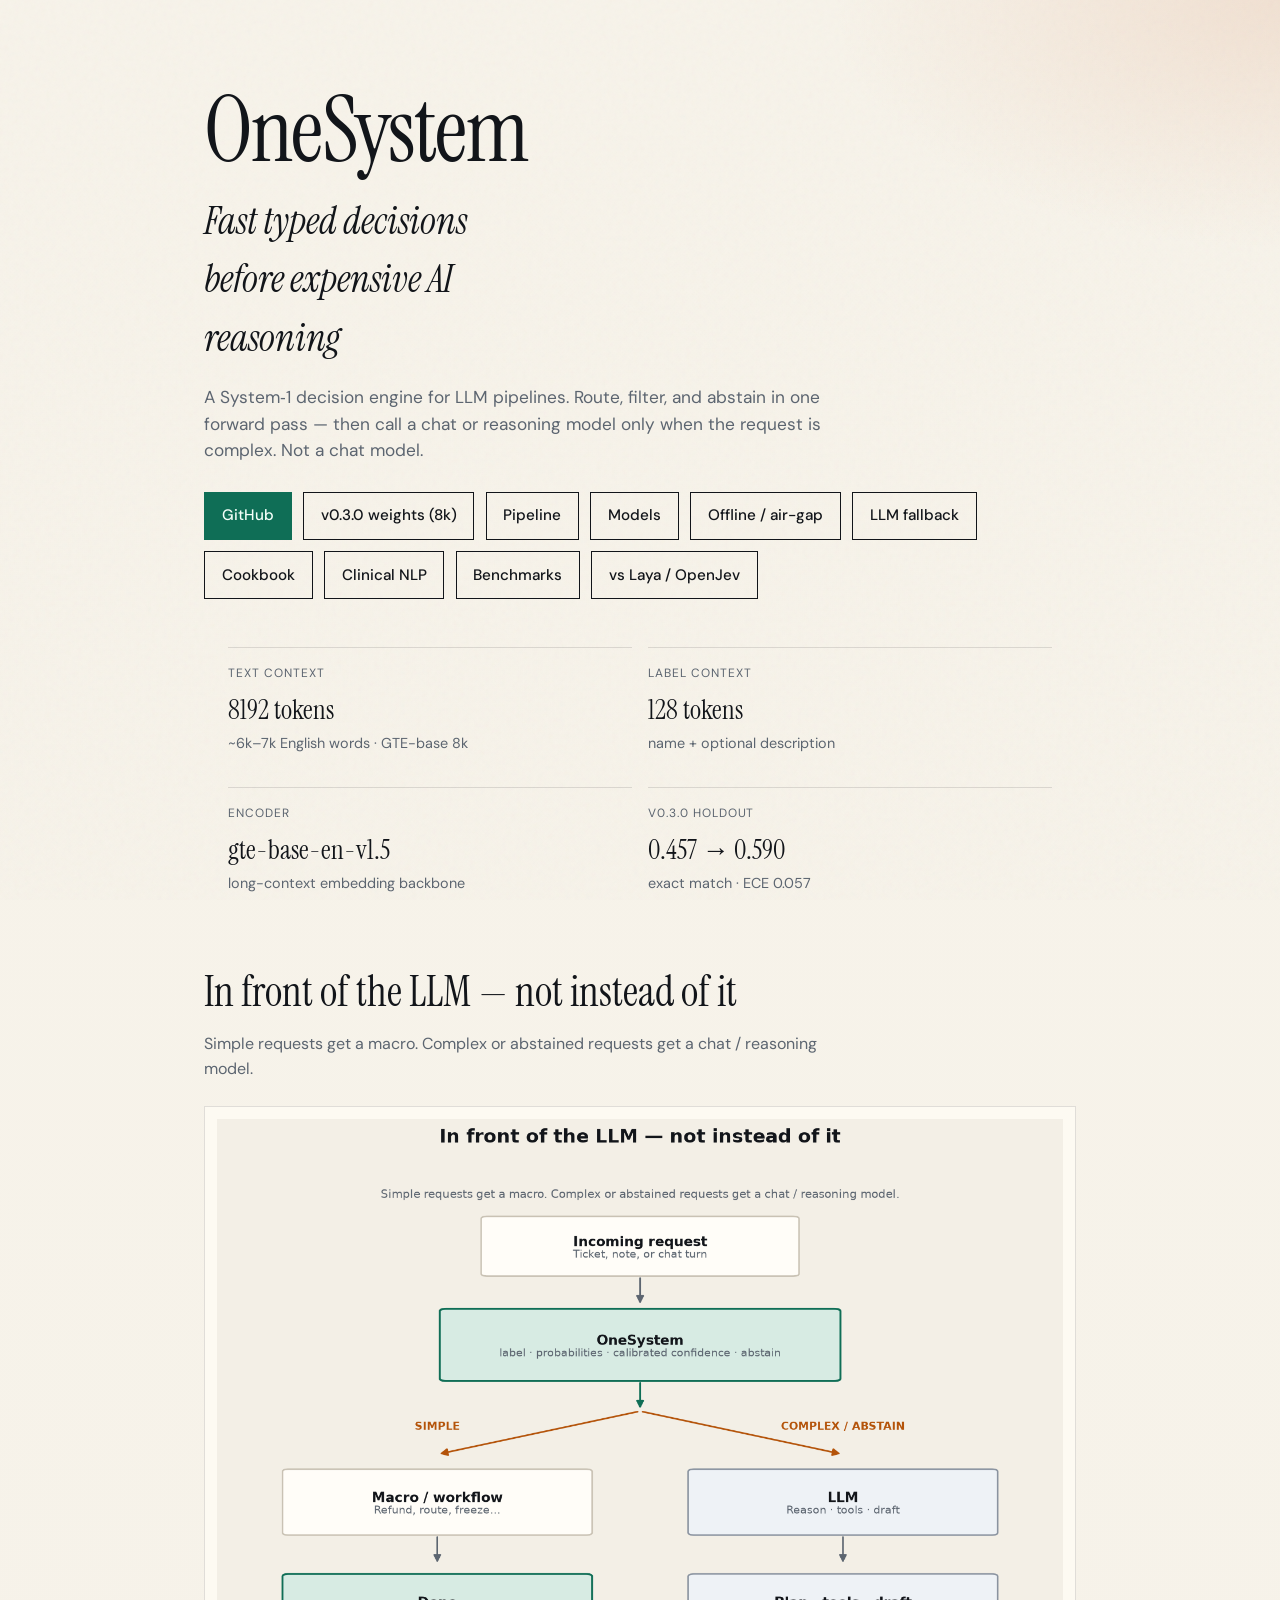
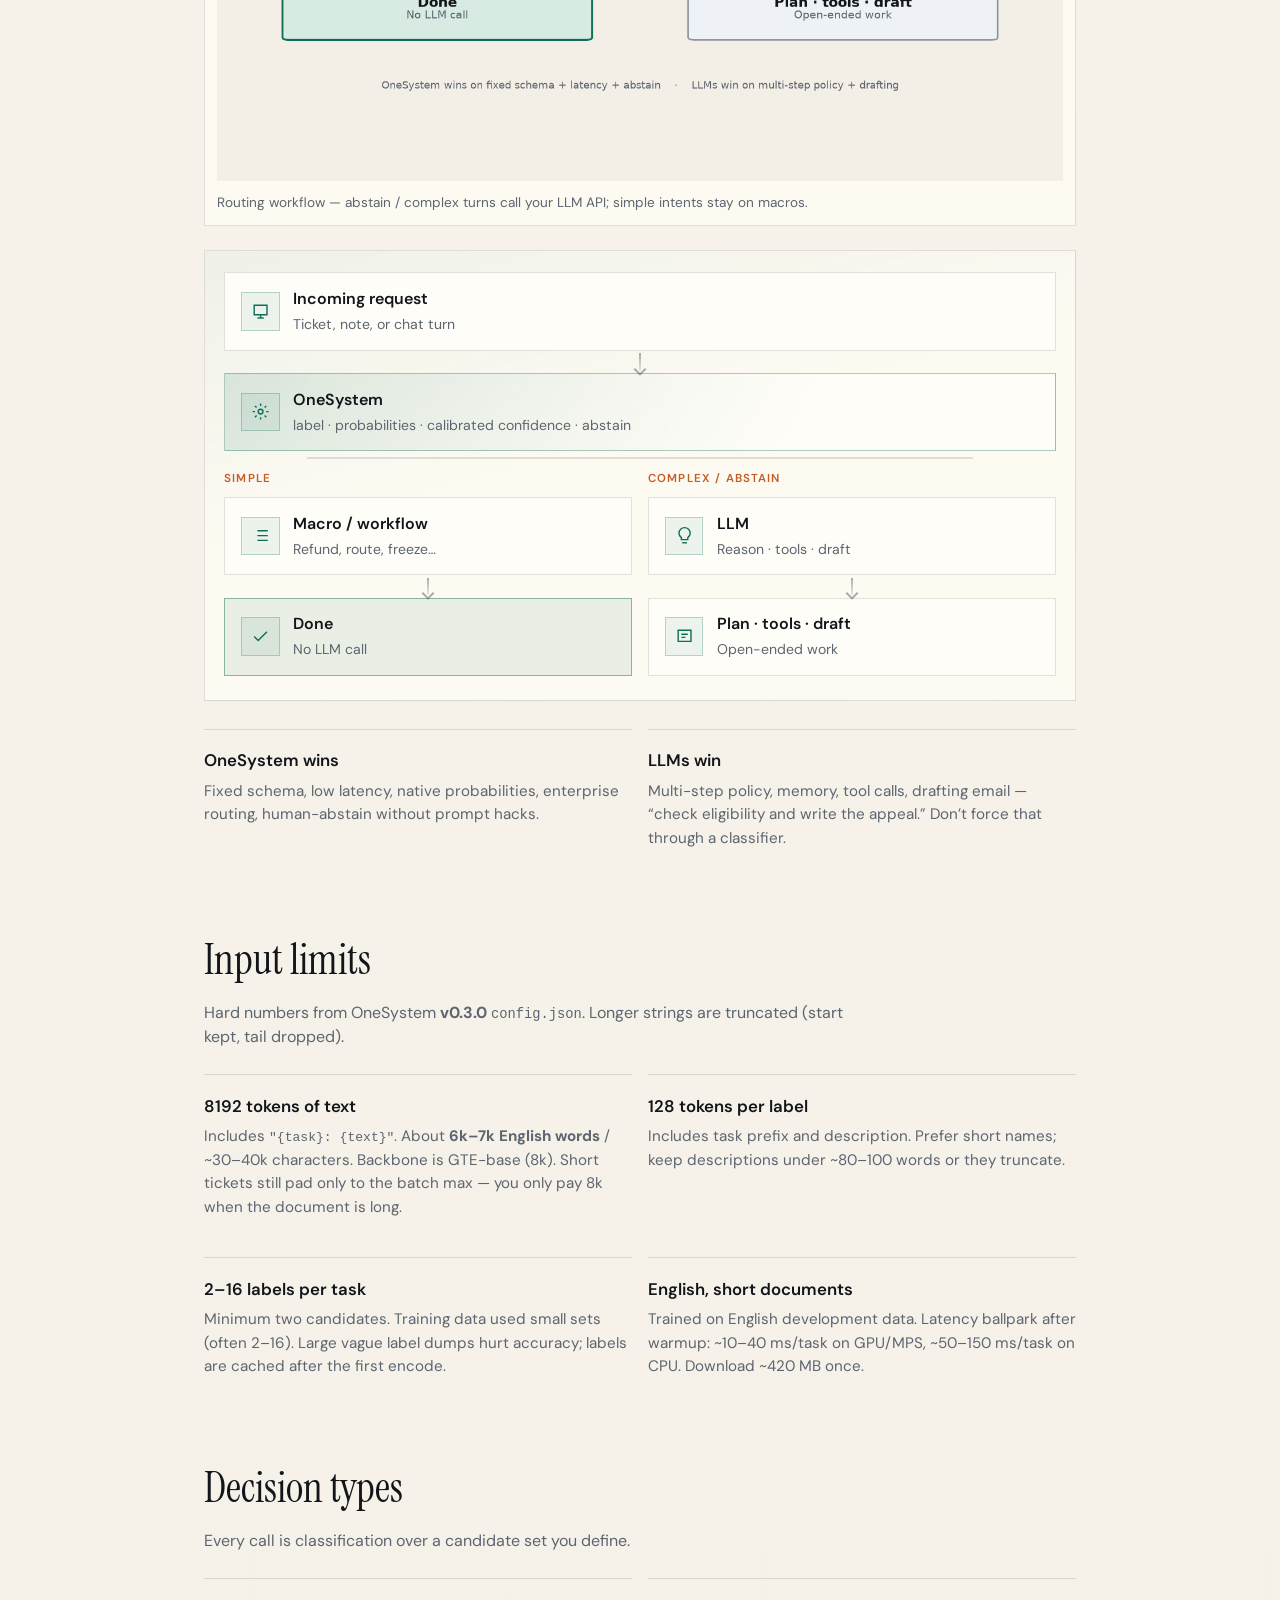
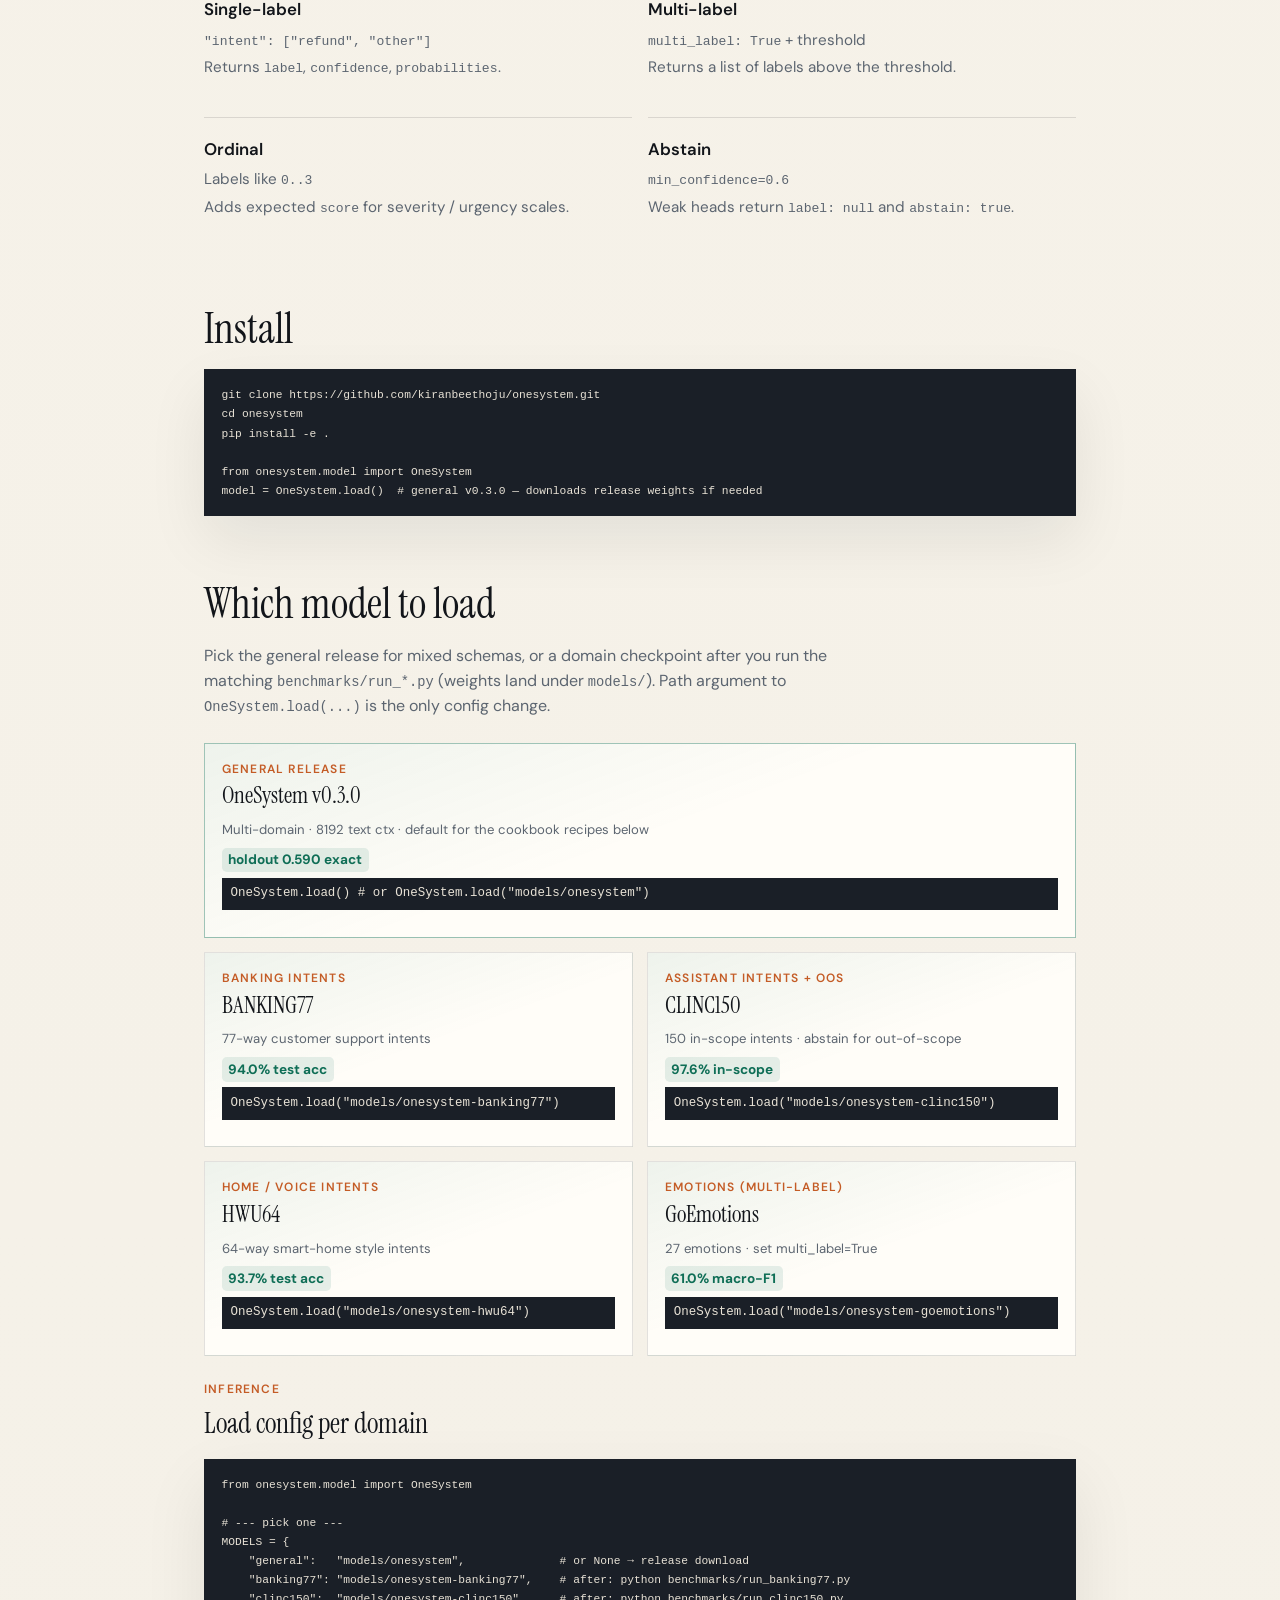
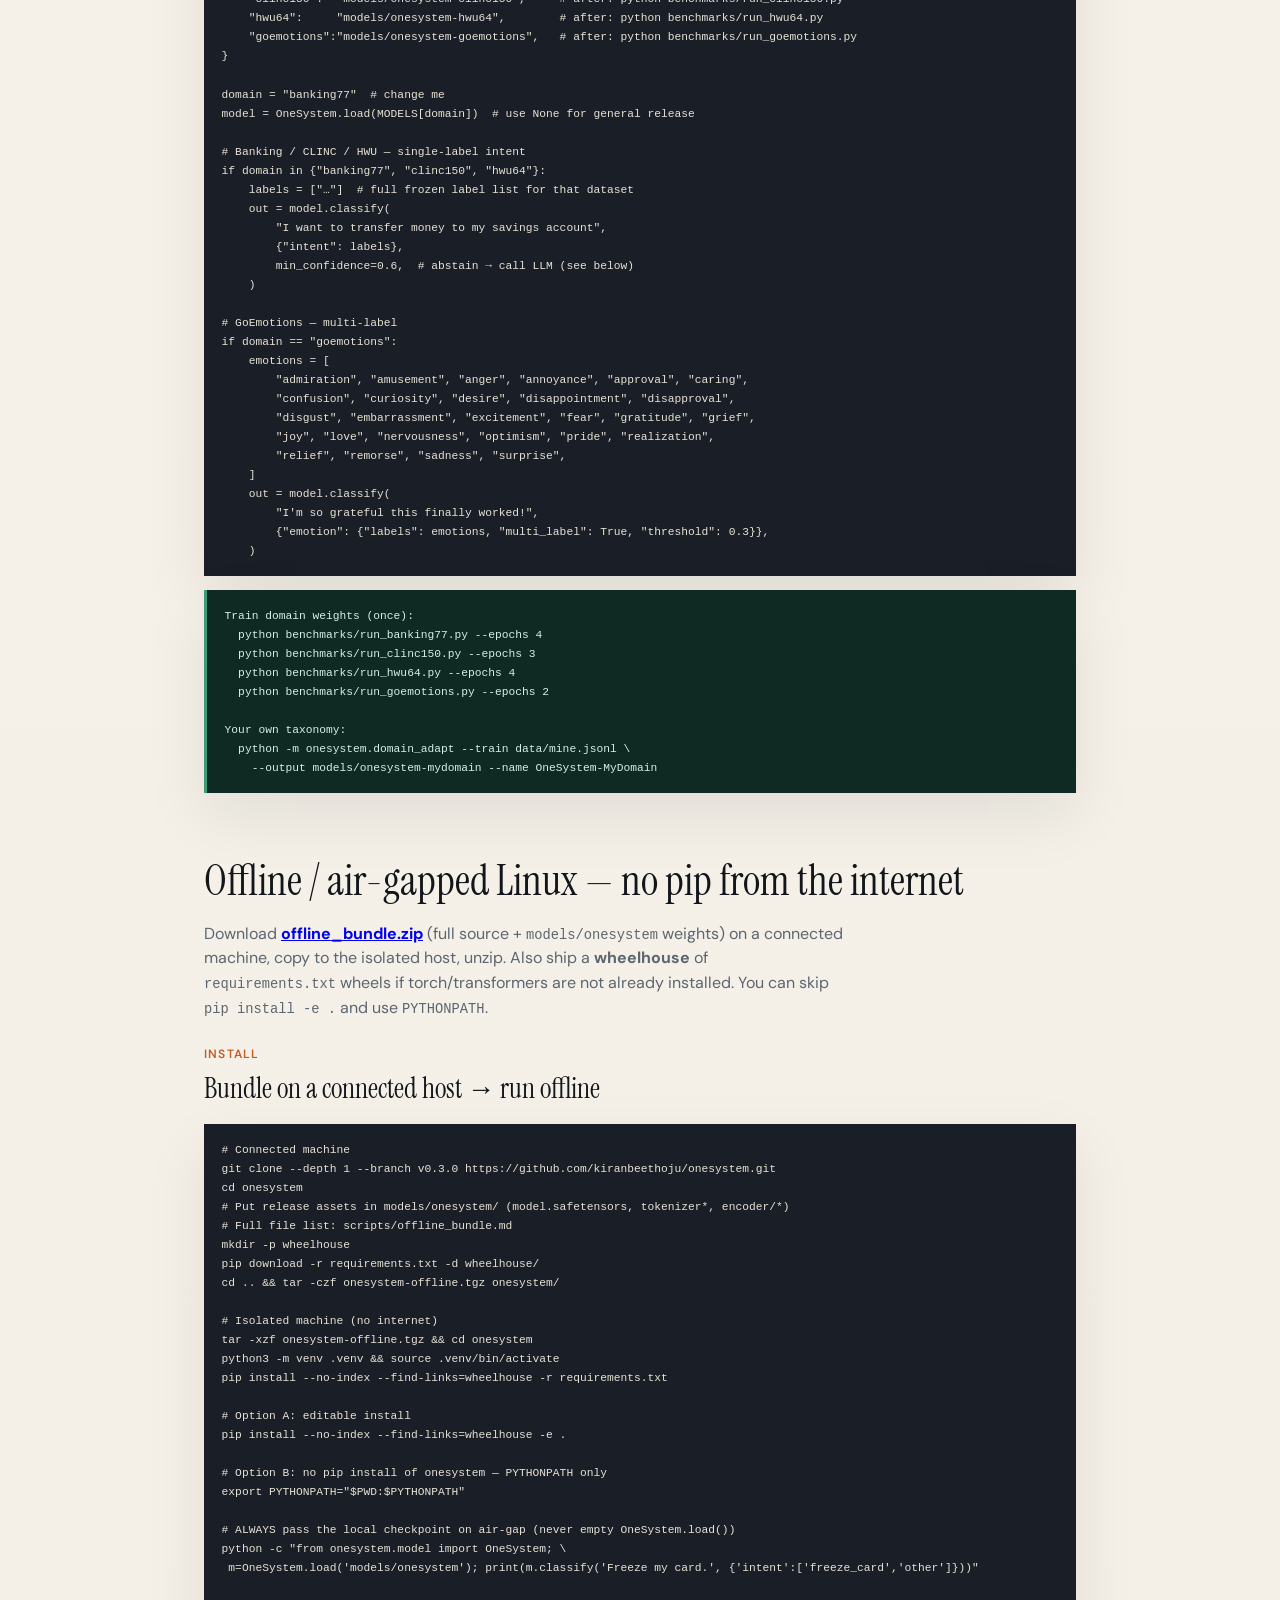
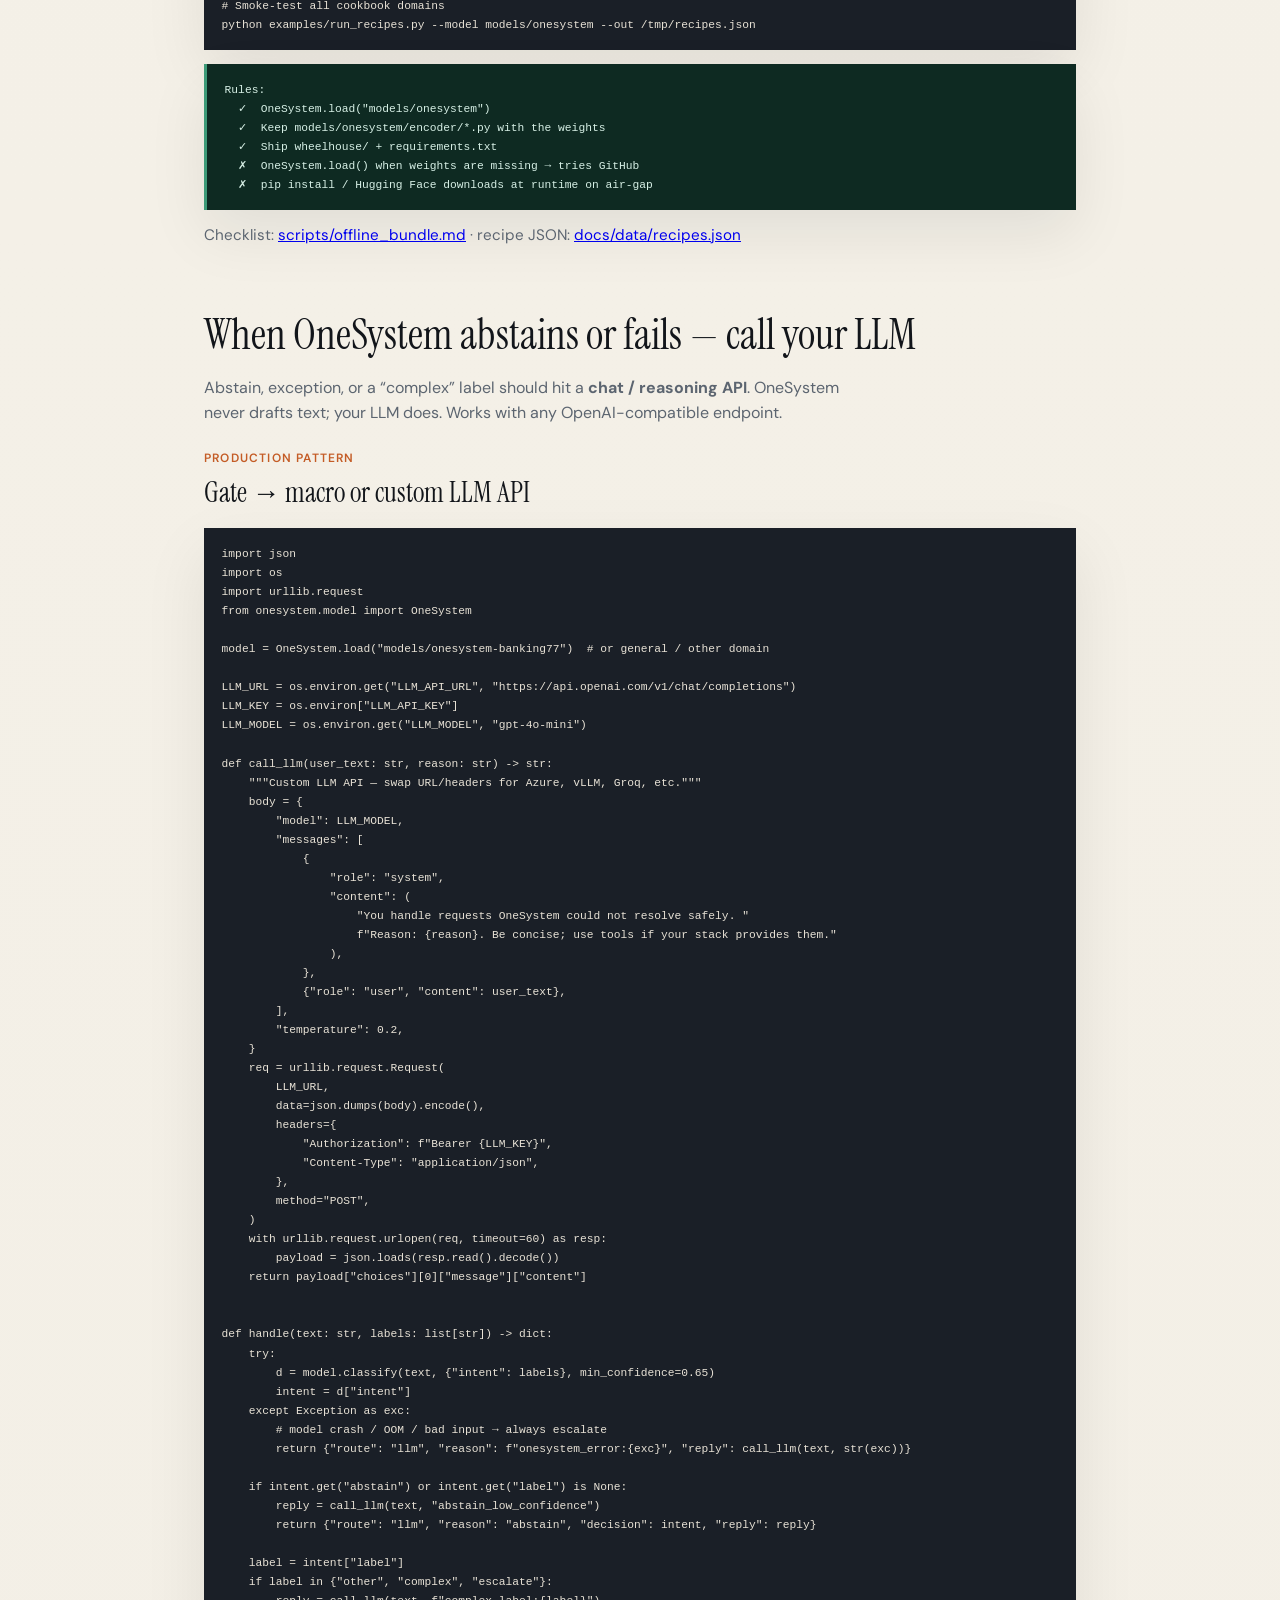
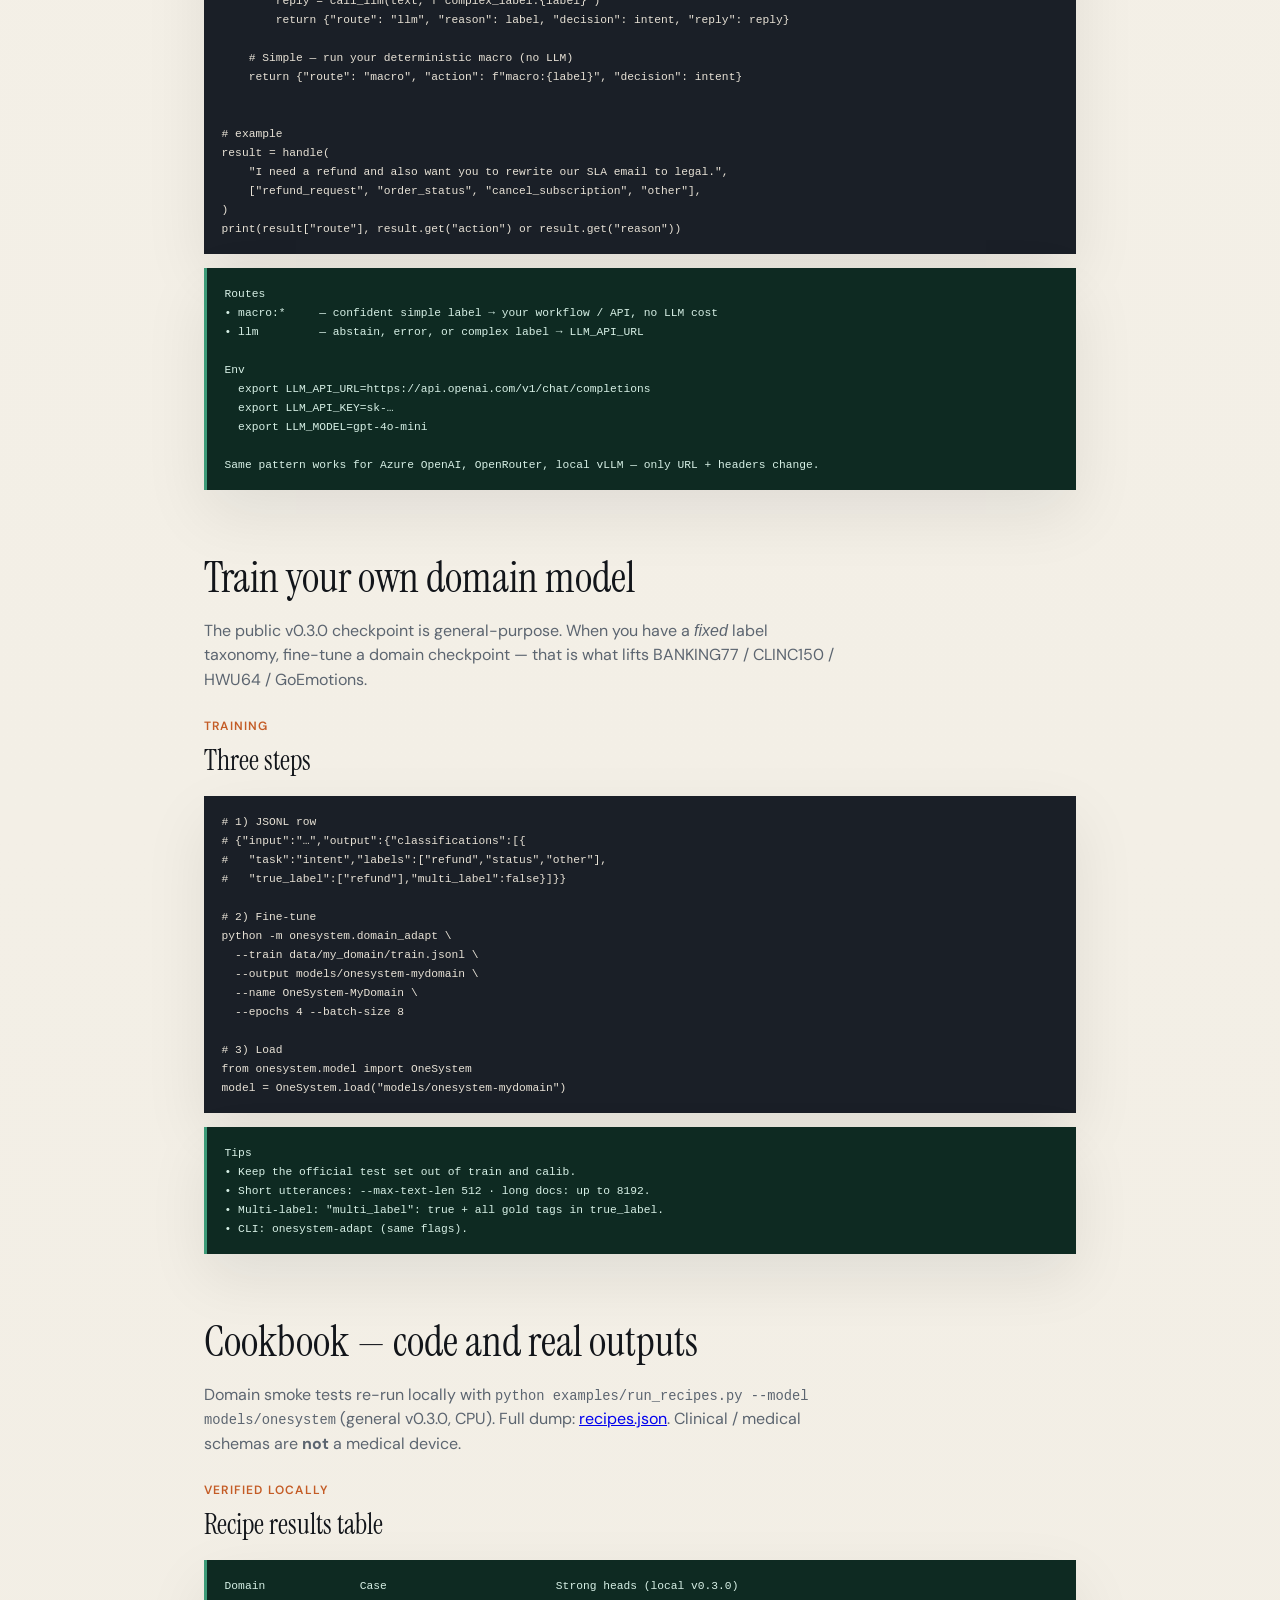
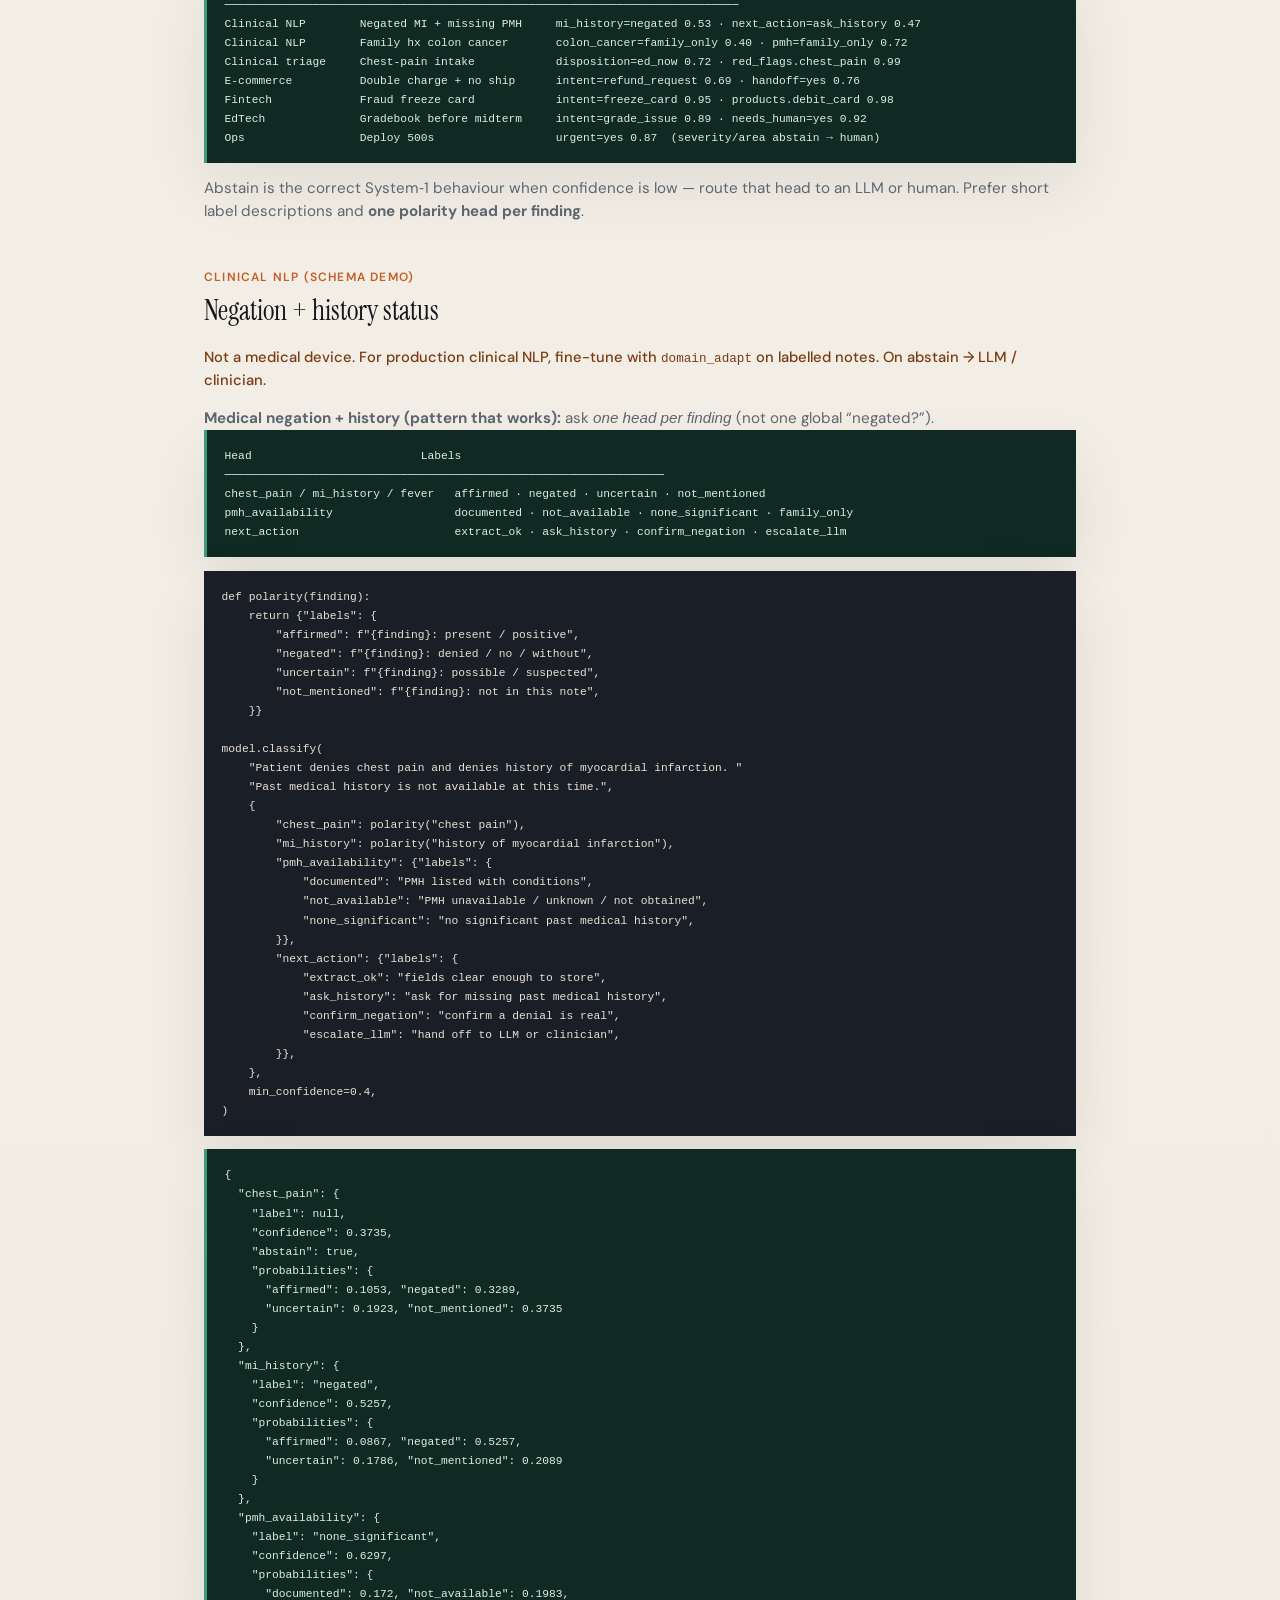
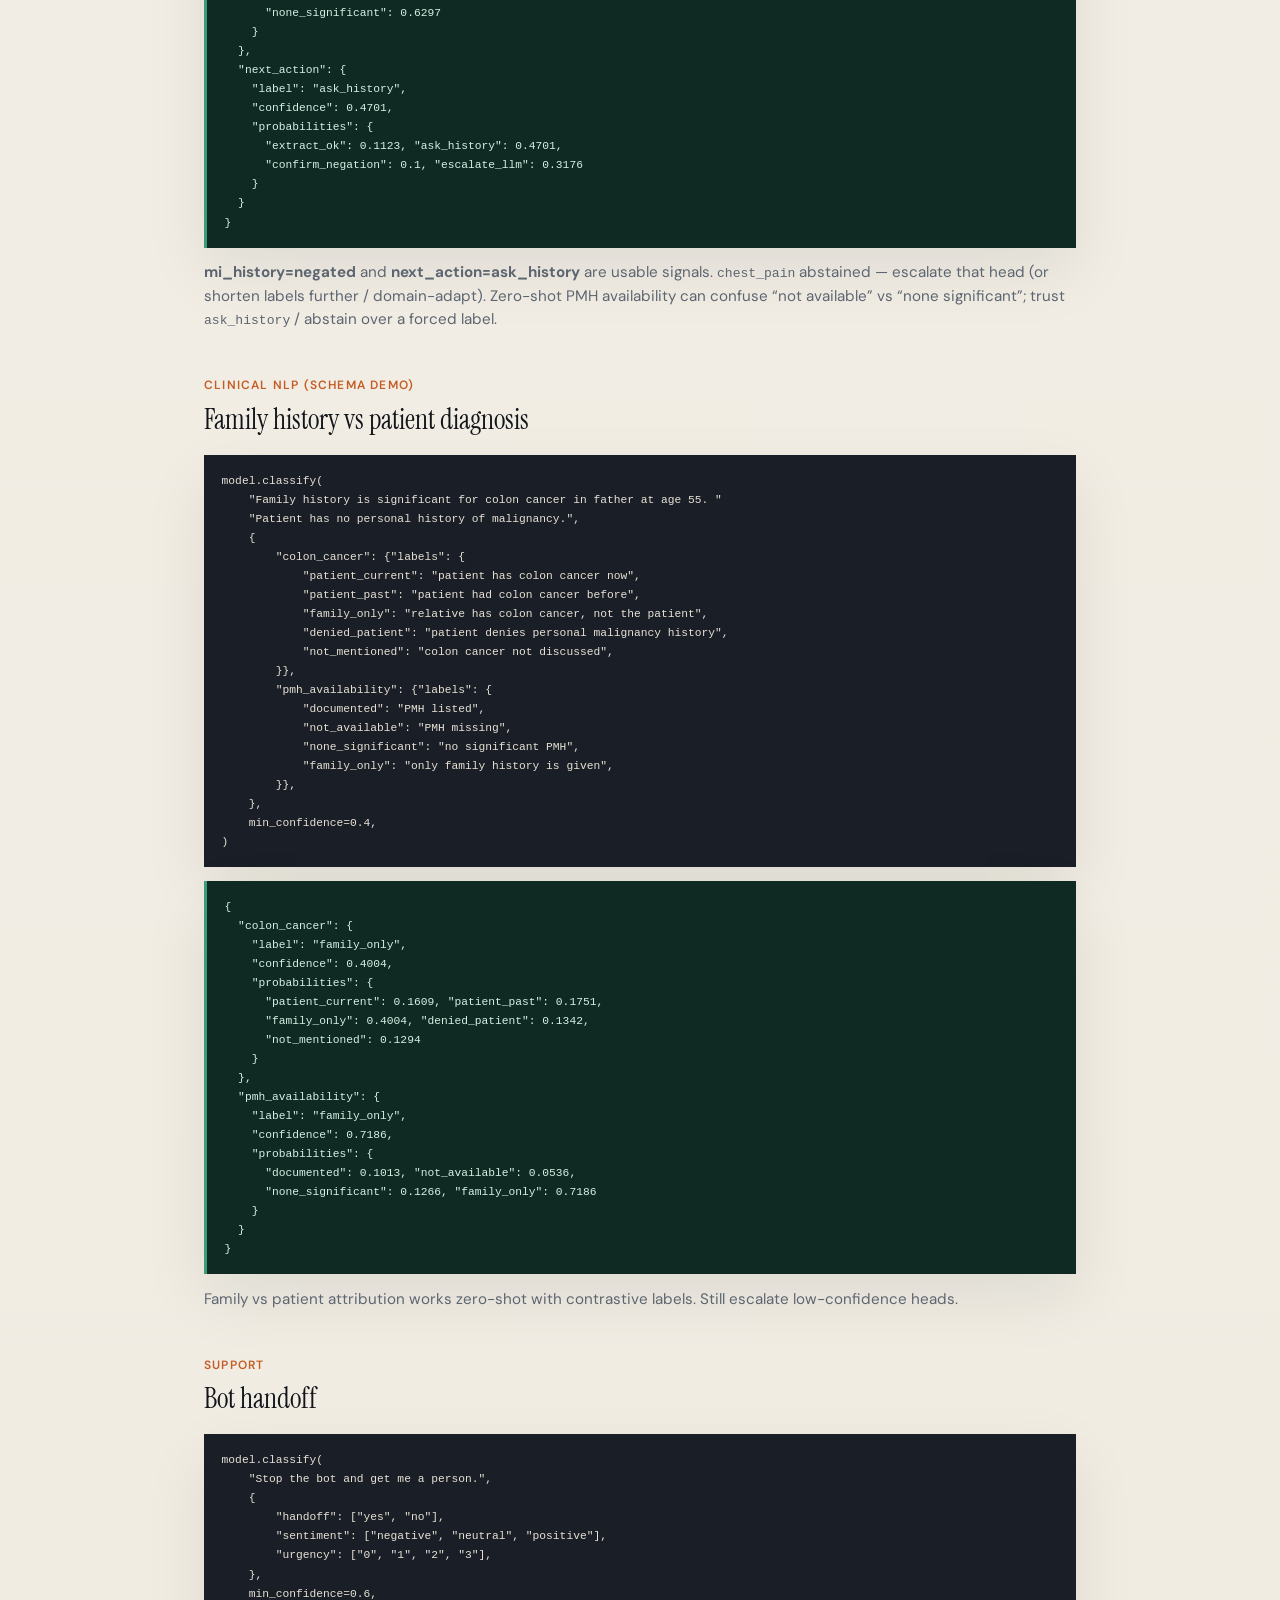
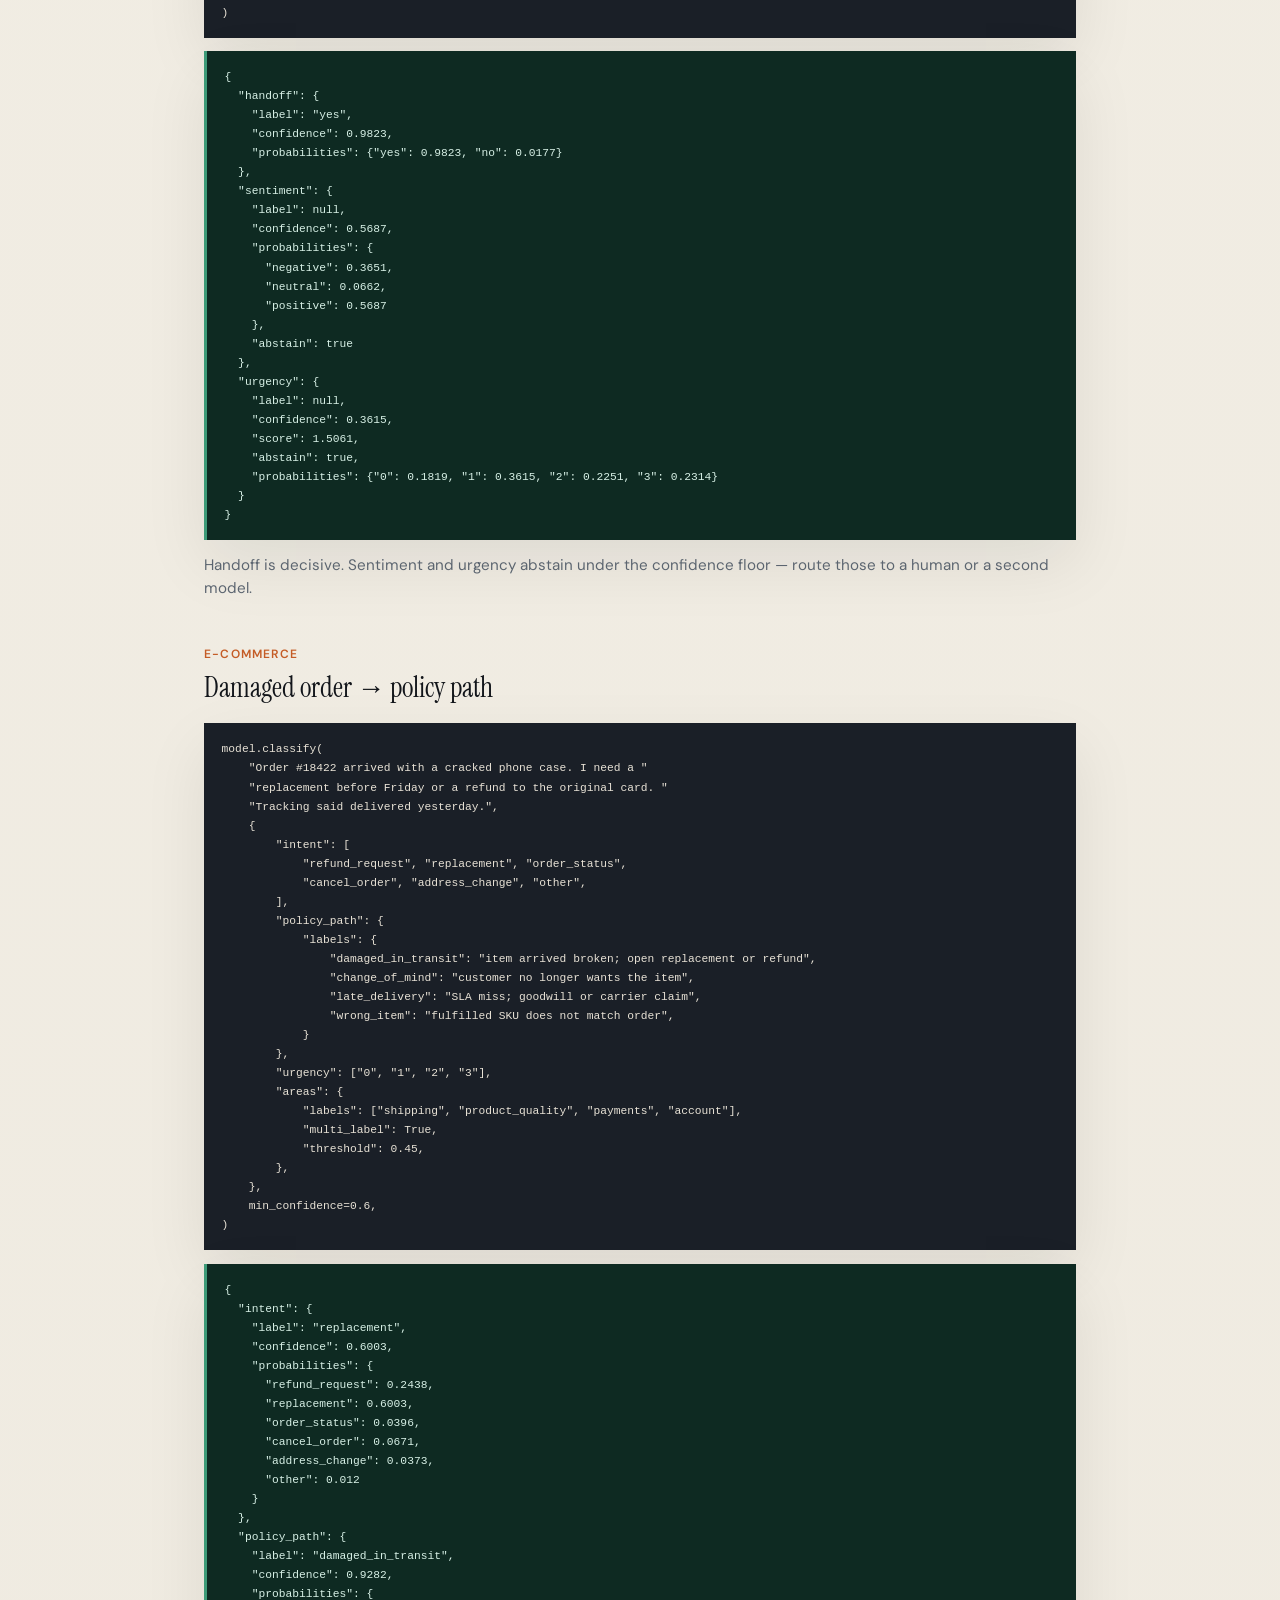
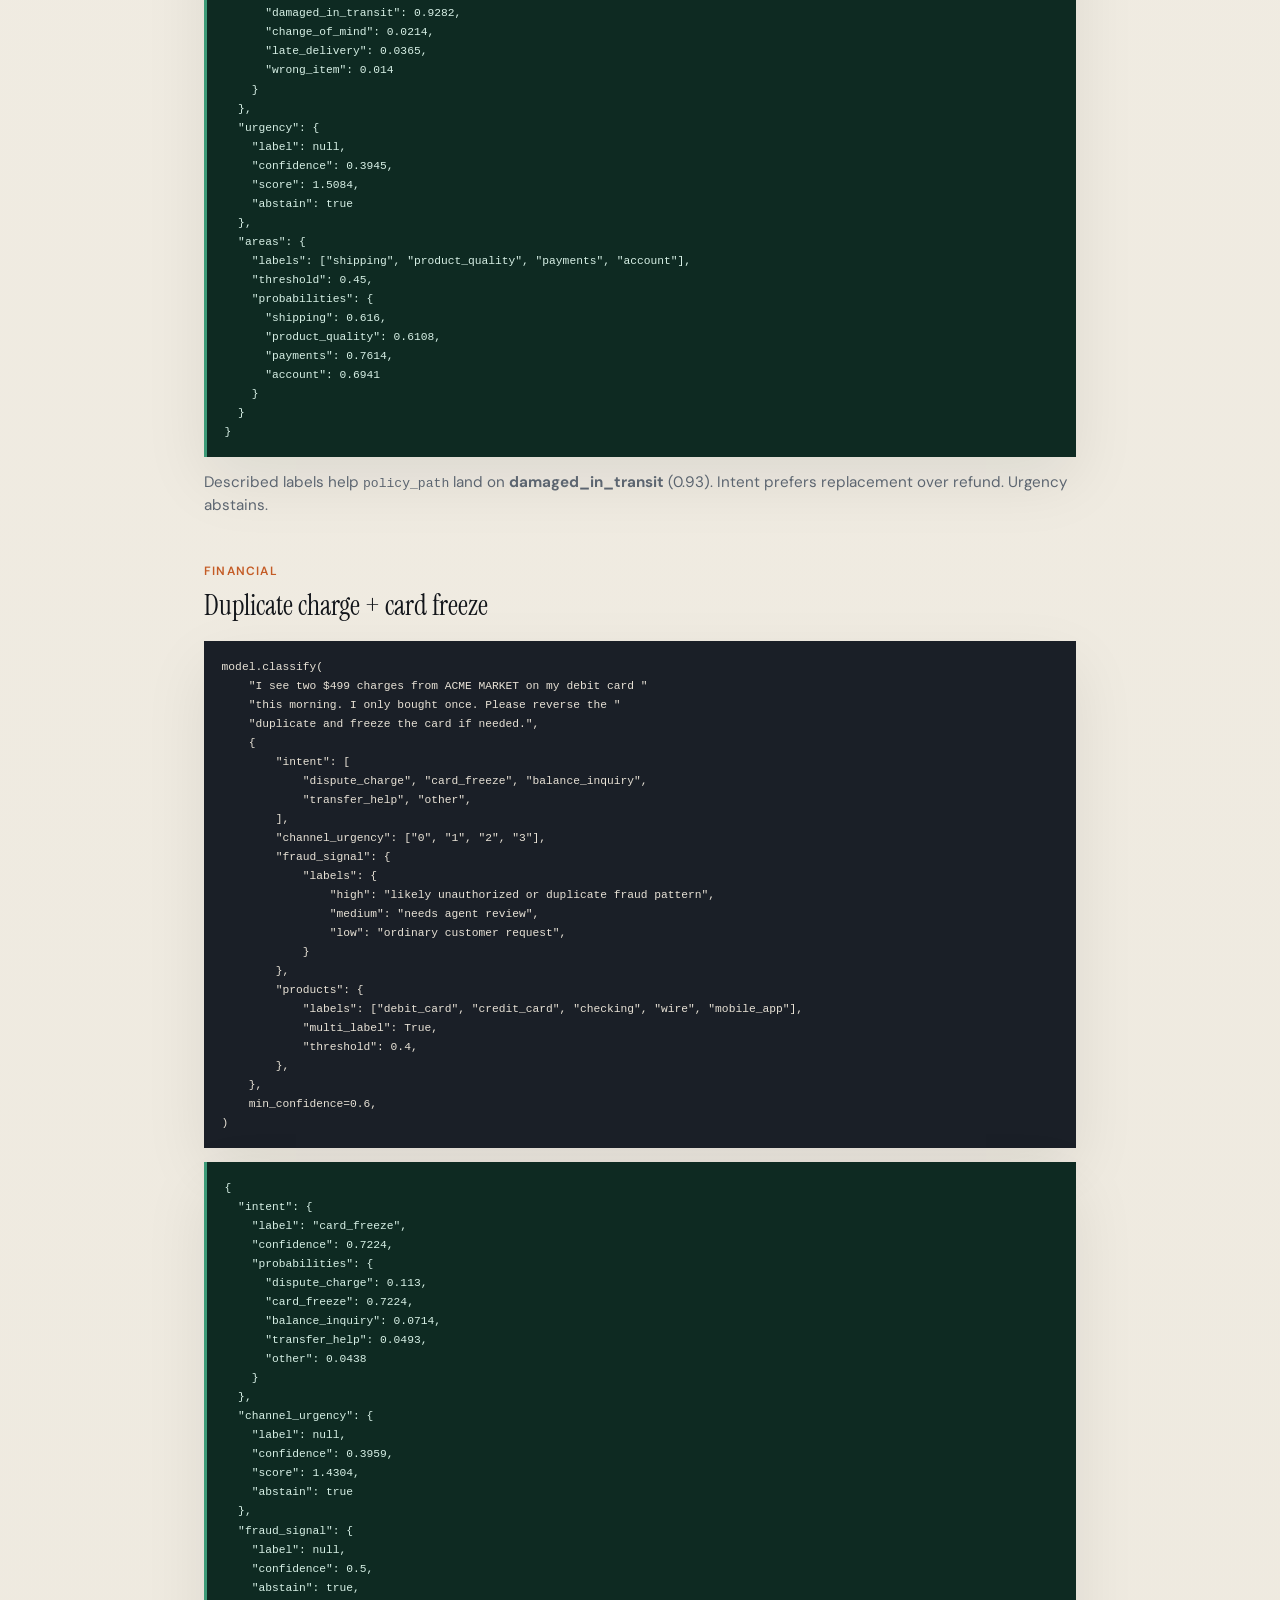
==== commit c8c398f0: "Clarify medical negation/history head table in README and cookbook Co-authored-by: Cursor <cursorage" ====
--- a/docs/index.html
+++ b/docs/index.html
@@ -501,7 +501,12 @@
           <h3>Negation + history status</h3>
         </header>
         <p class="warn">Not a medical device. For production clinical NLP, fine-tune with <code>domain_adapt</code> on labelled notes. On abstain → LLM / clinician.</p>
-        <p class="note"><strong>Pattern:</strong> do not ask one global “is this negated?” question. Ask <em>per finding</em> (<code>chest_pain</code>, <code>mi_history</code>, …) plus a <code>pmh_availability</code> head and a <code>next_action</code> head.</p>
+        <p class="note"><strong>Medical negation + history (pattern that works):</strong> ask <em>one head per finding</em> (not one global “negated?”).</p>
+        <pre class="out"><code>Head                         Labels
+─────────────────────────────────────────────────────────────────
+chest_pain / mi_history / fever   affirmed · negated · uncertain · not_mentioned
+pmh_availability                  documented · not_available · none_significant · family_only
+next_action                       extract_ok · ask_history · confirm_negation · escalate_llm</code></pre>
         <pre class="code"><code>def polarity(finding):
     return {"labels": {
         "affirmed": f"{finding}: present / positive",
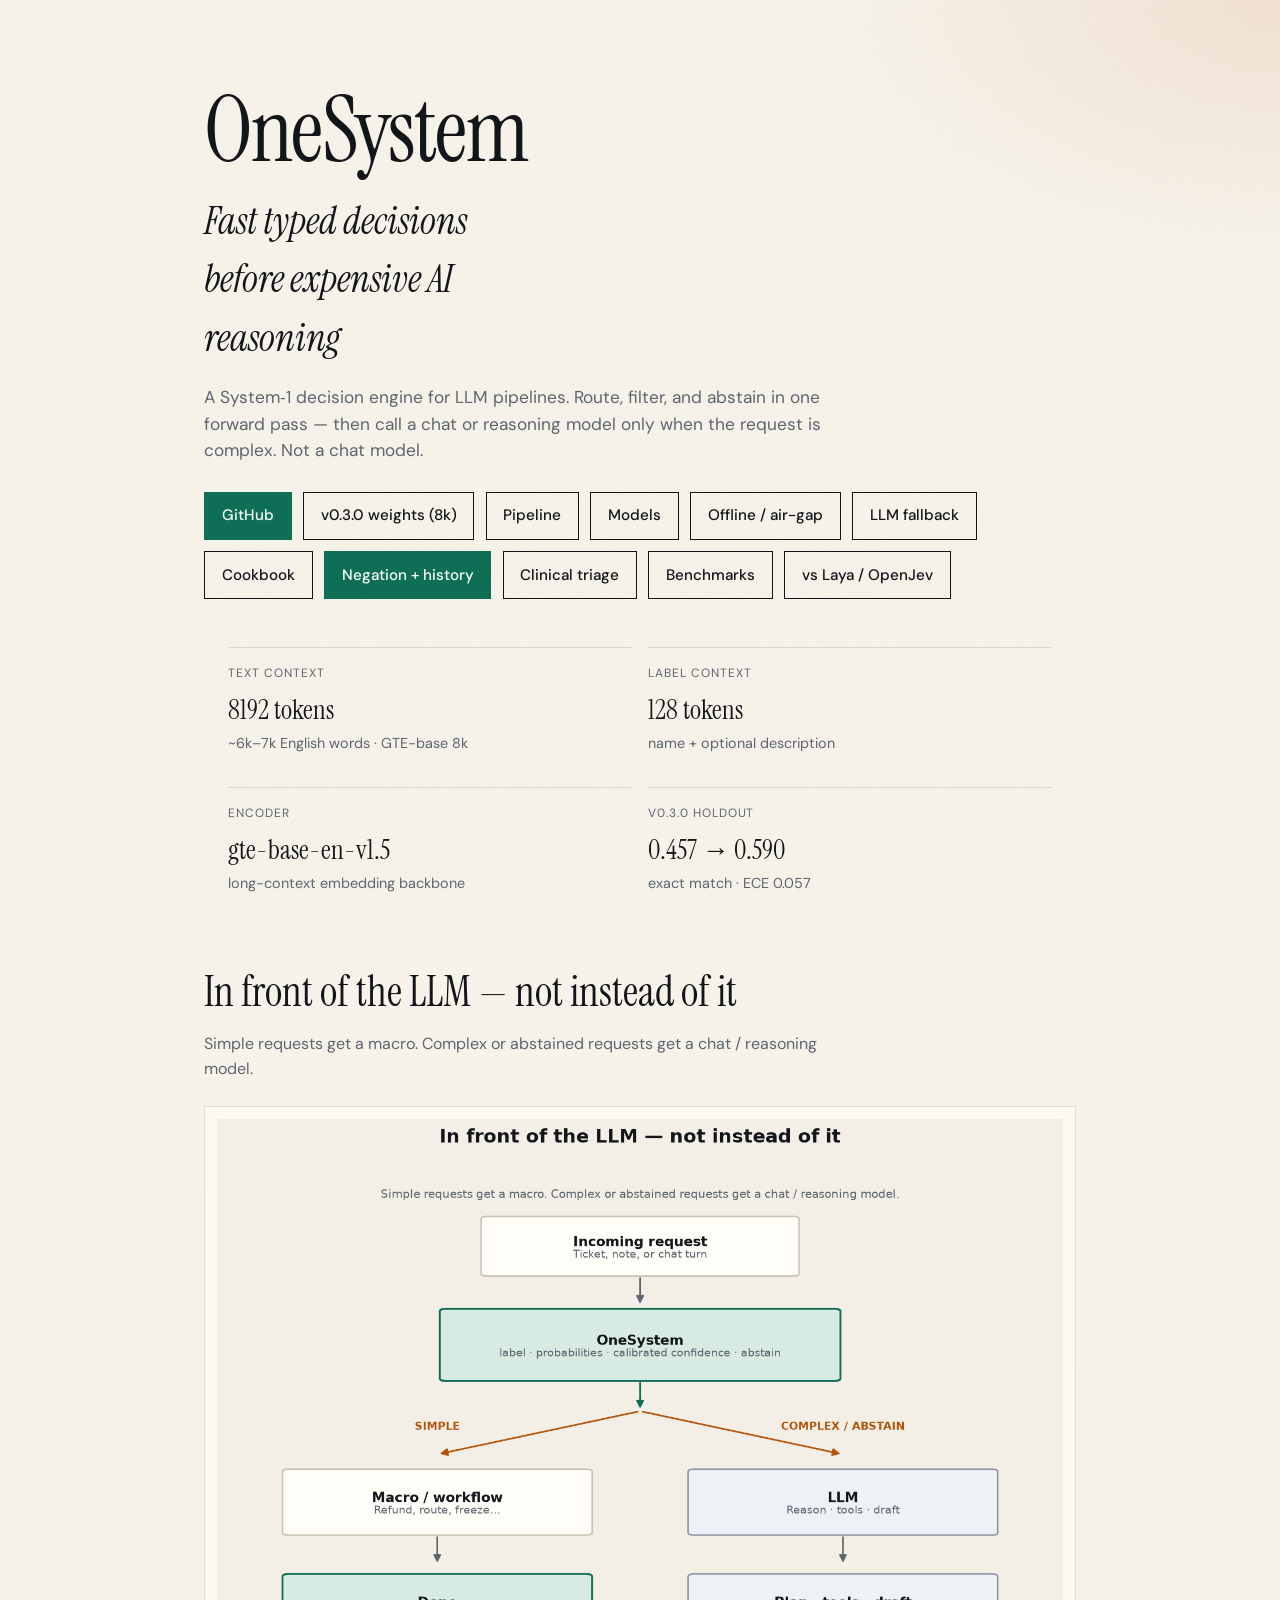
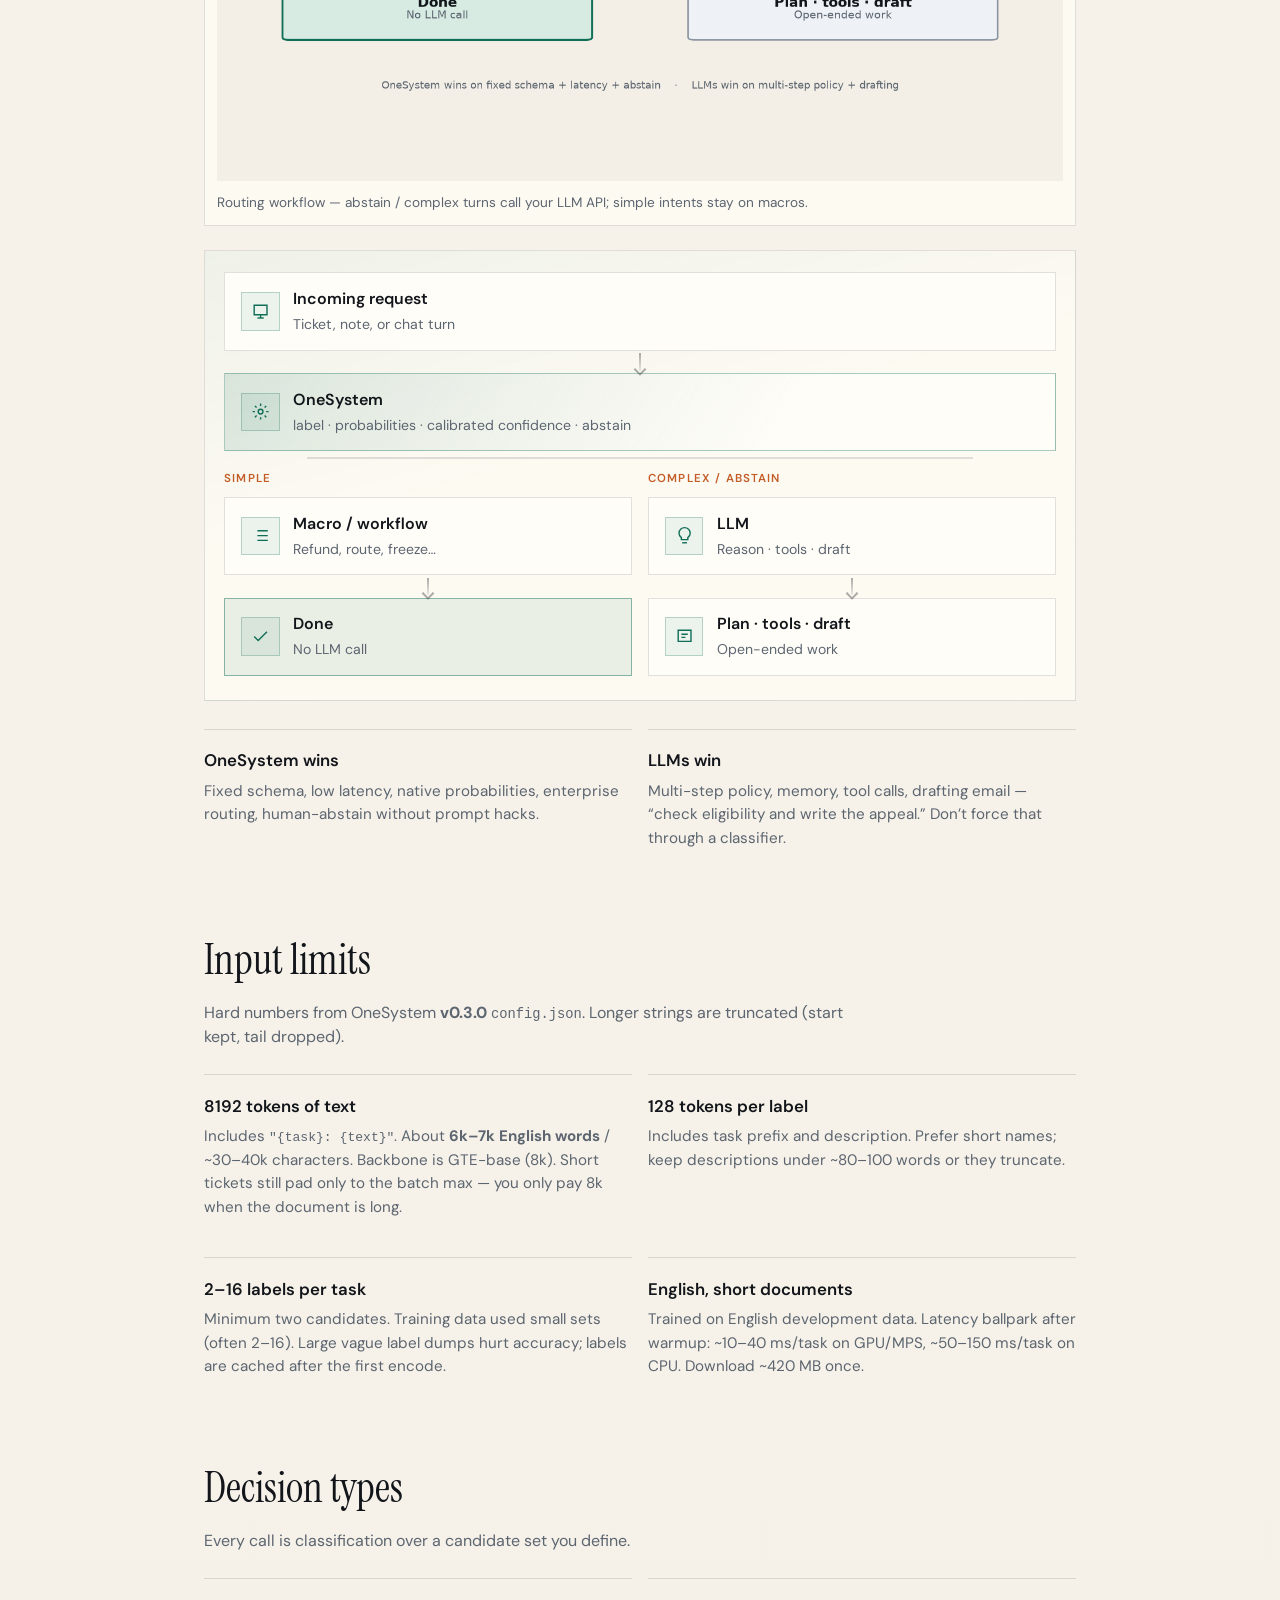
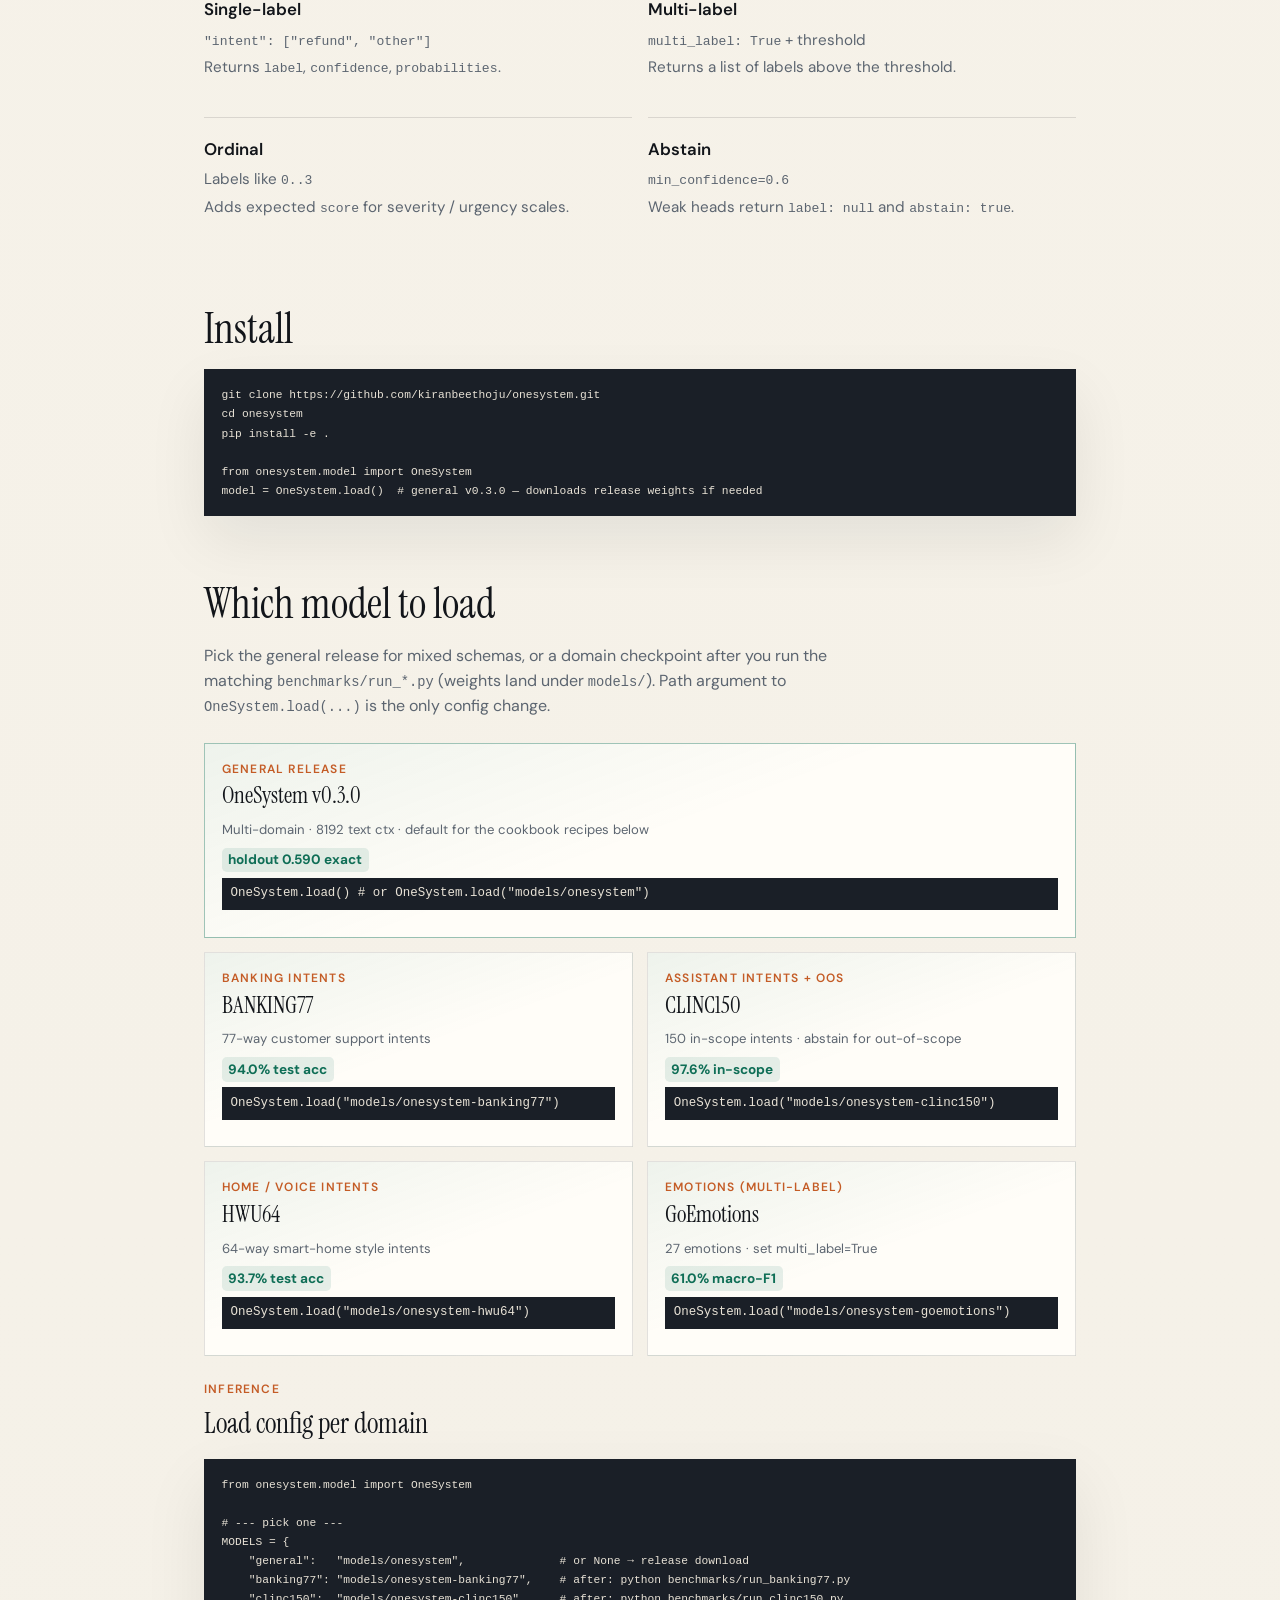
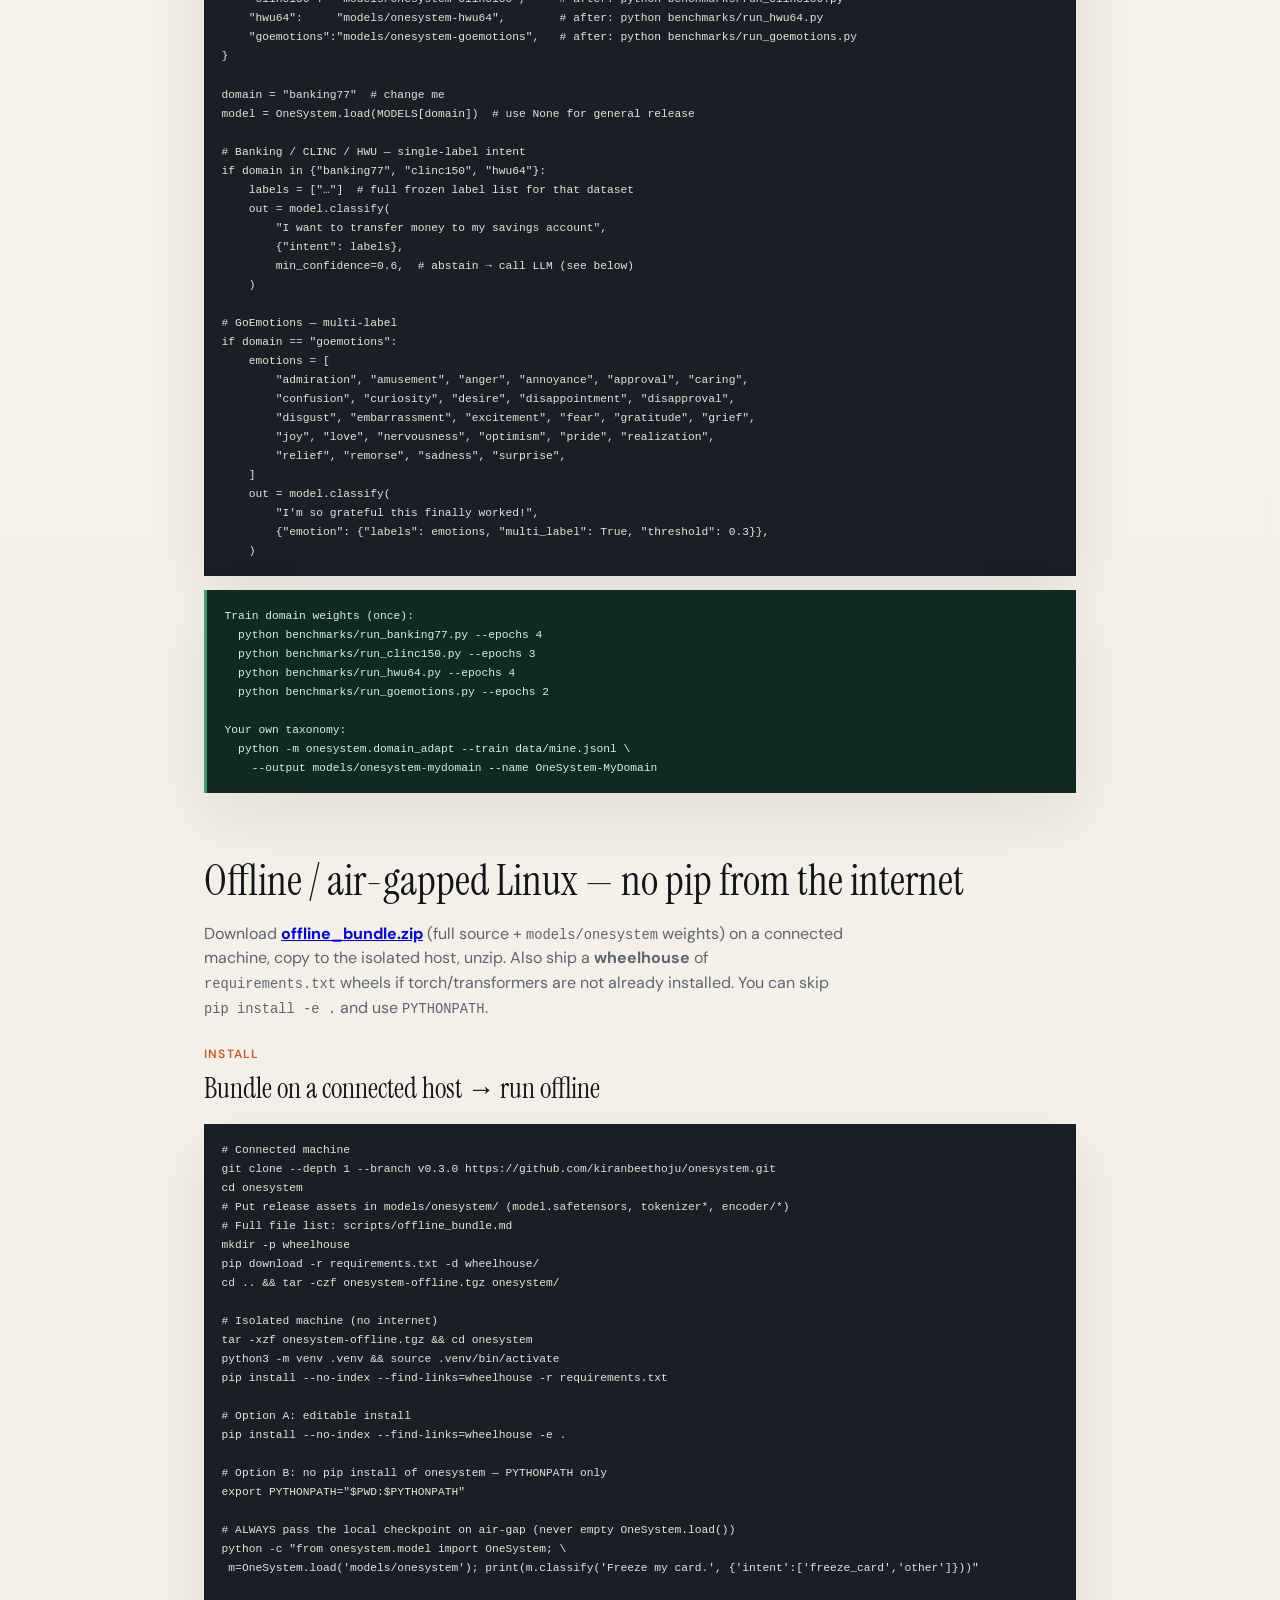
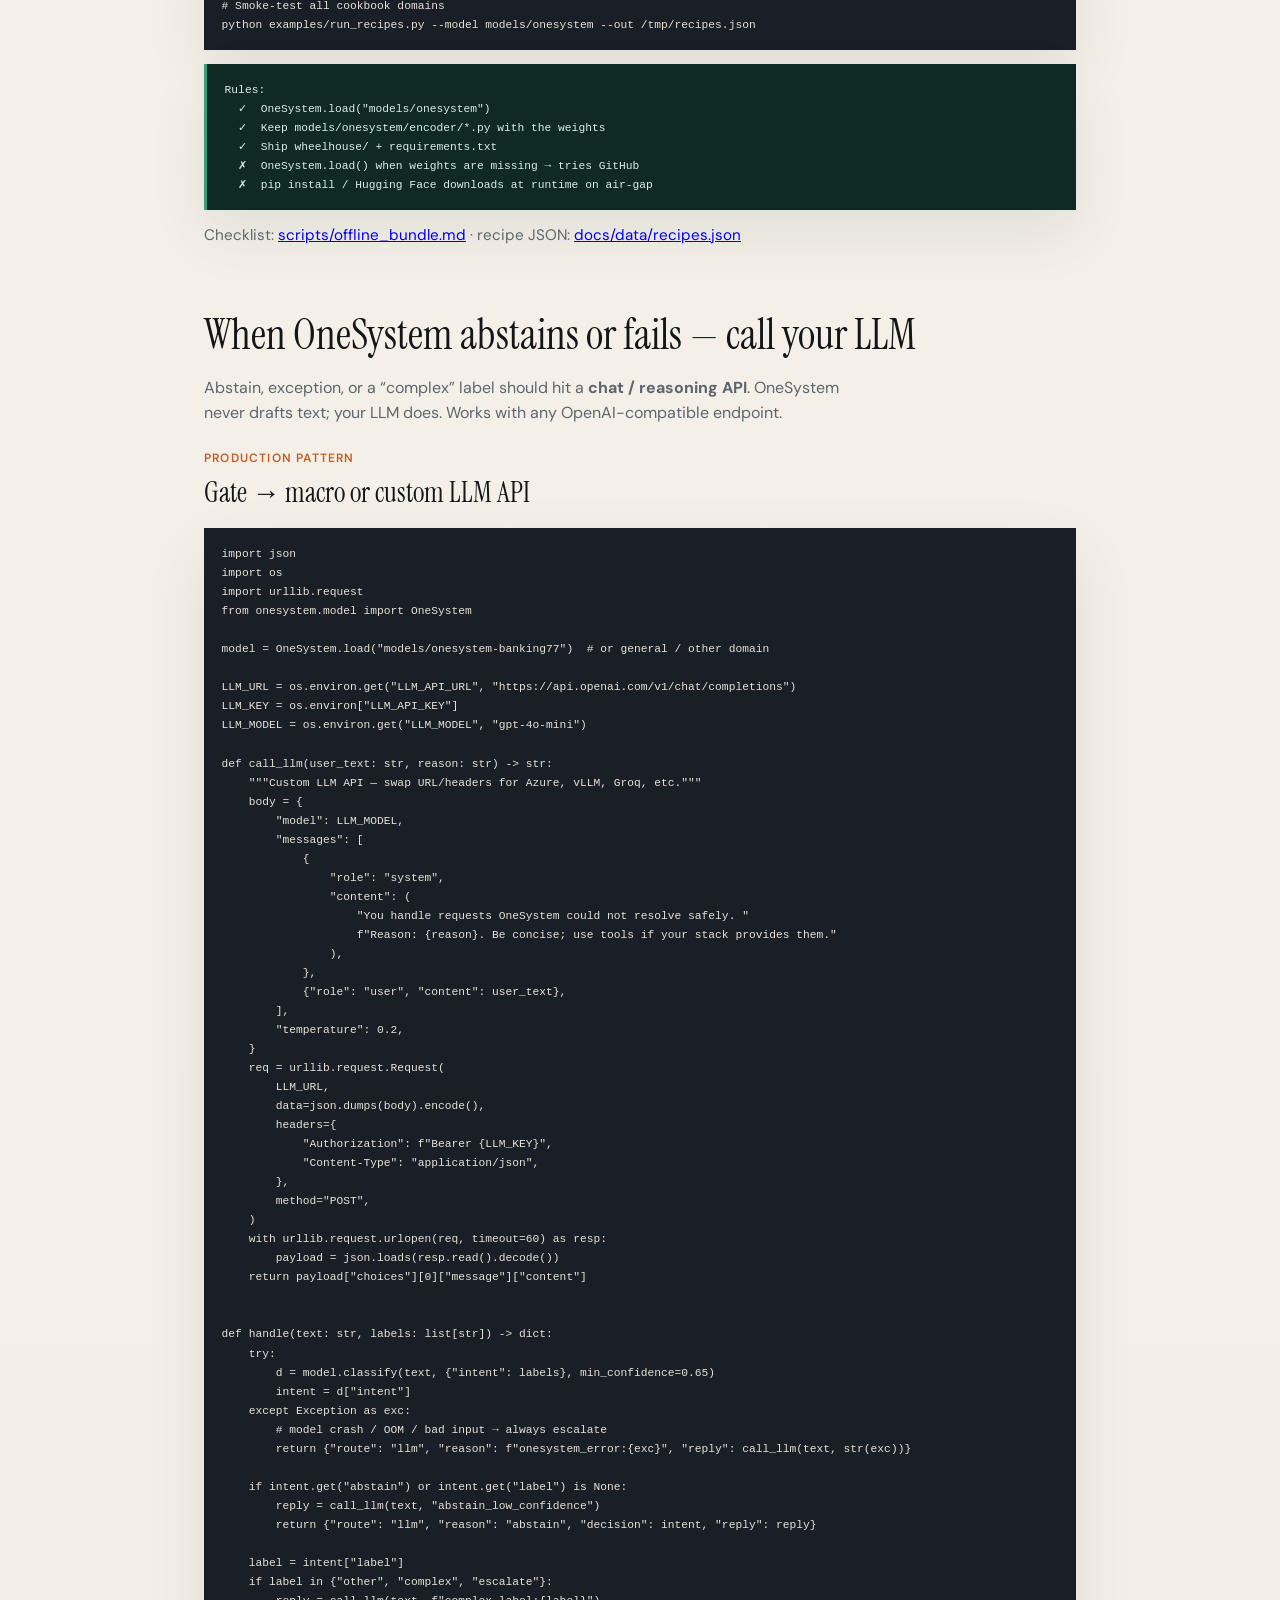
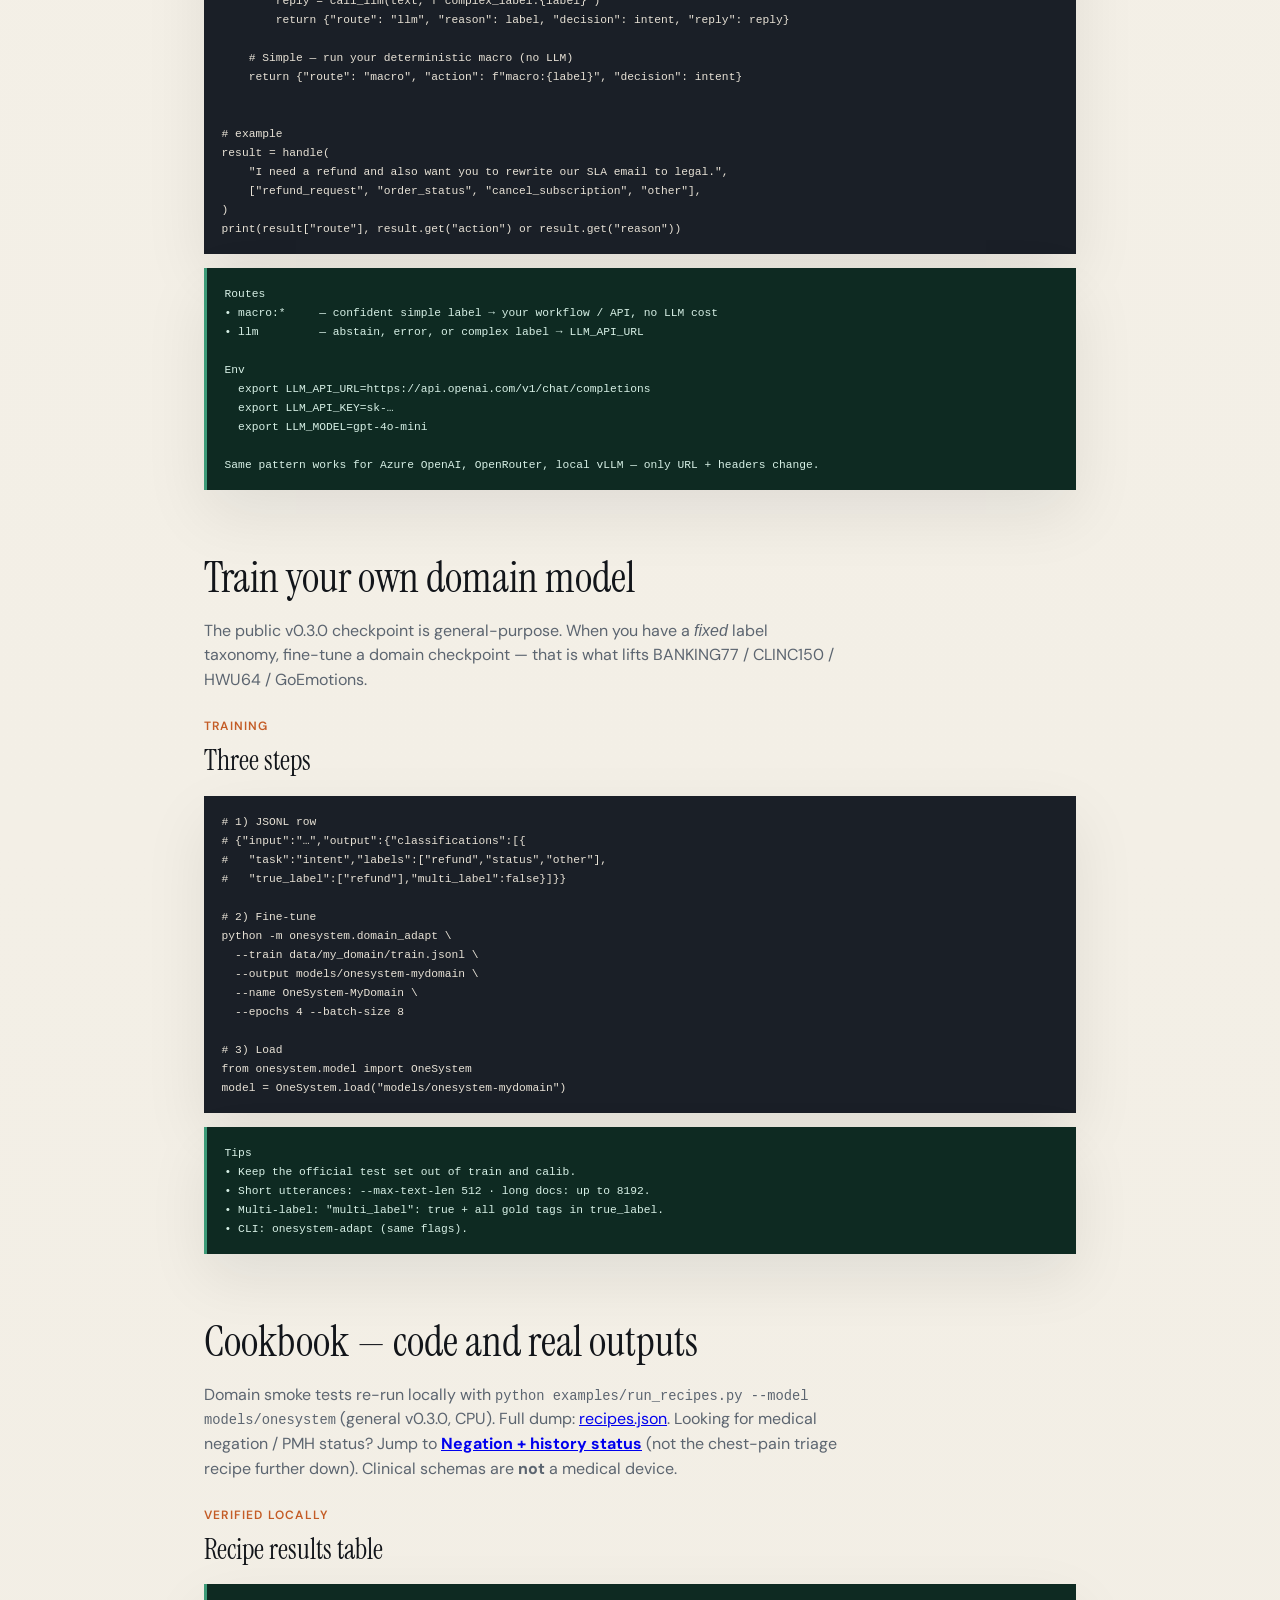
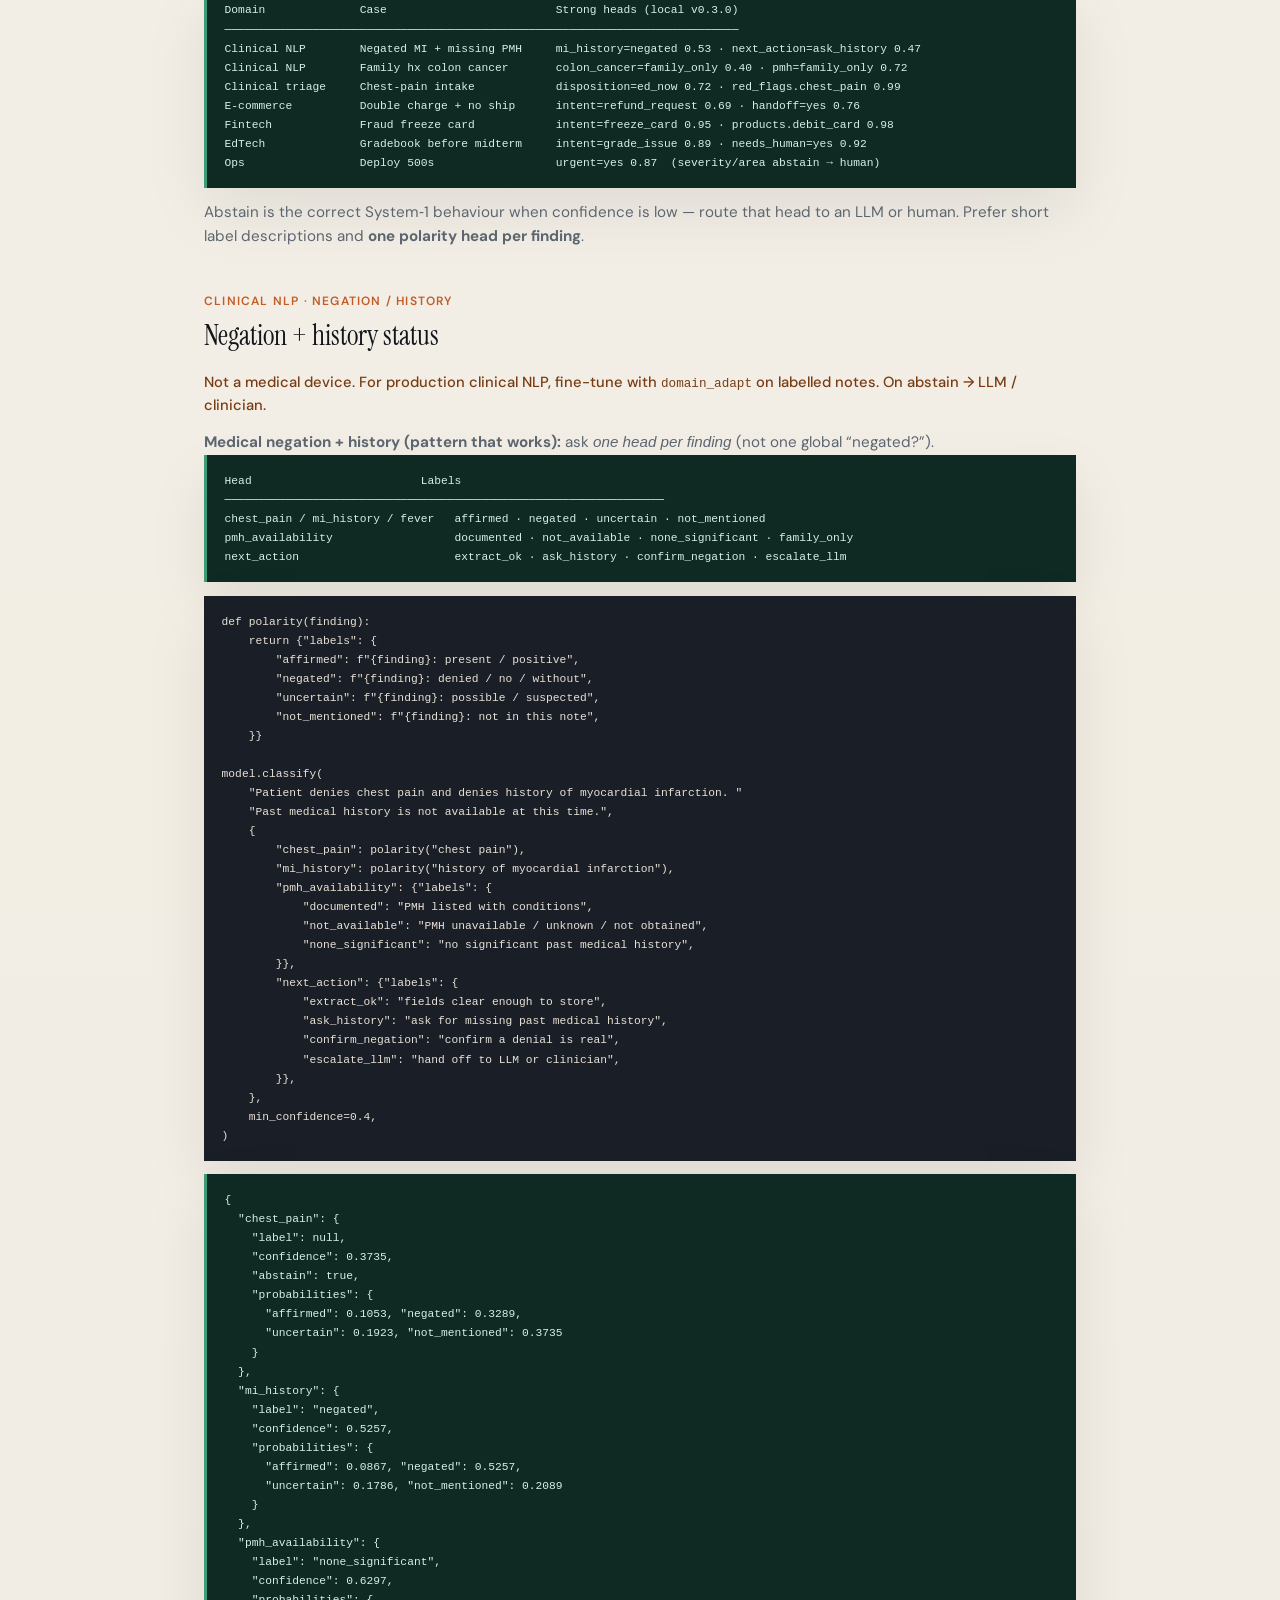
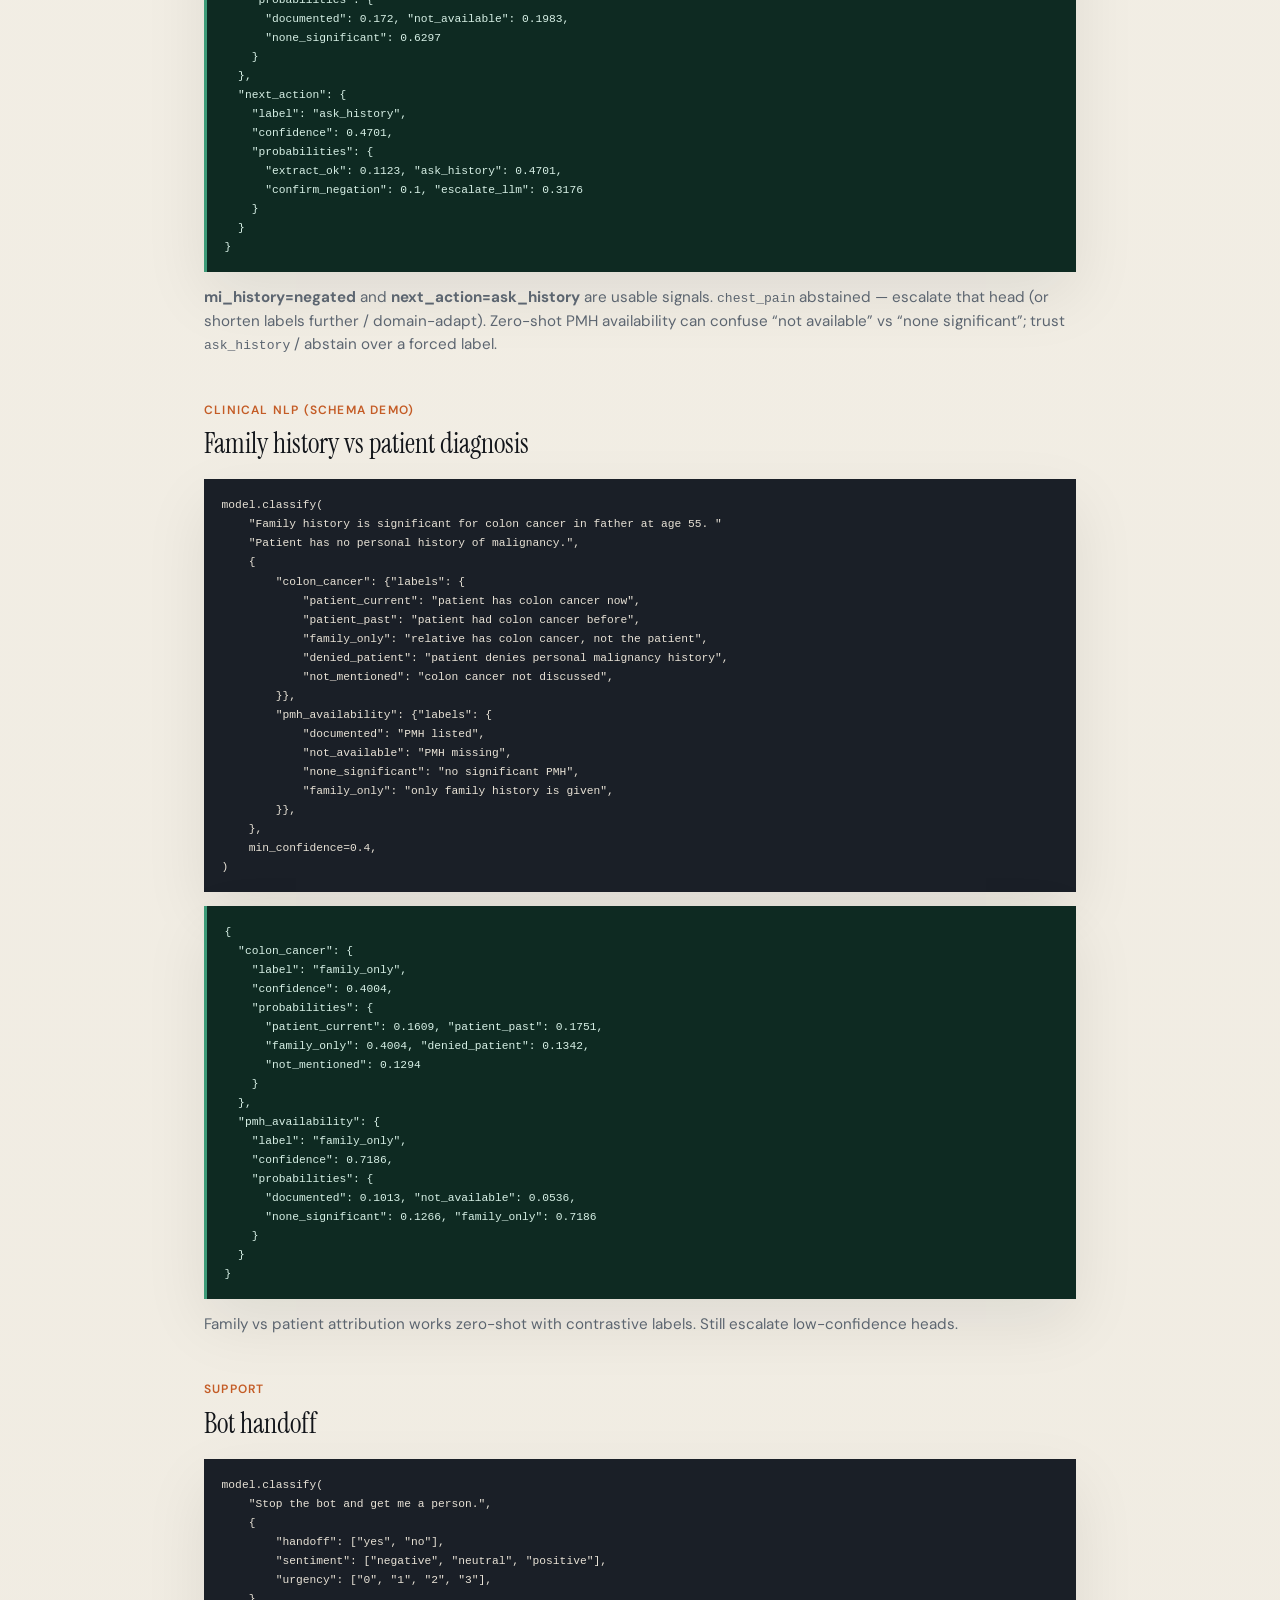
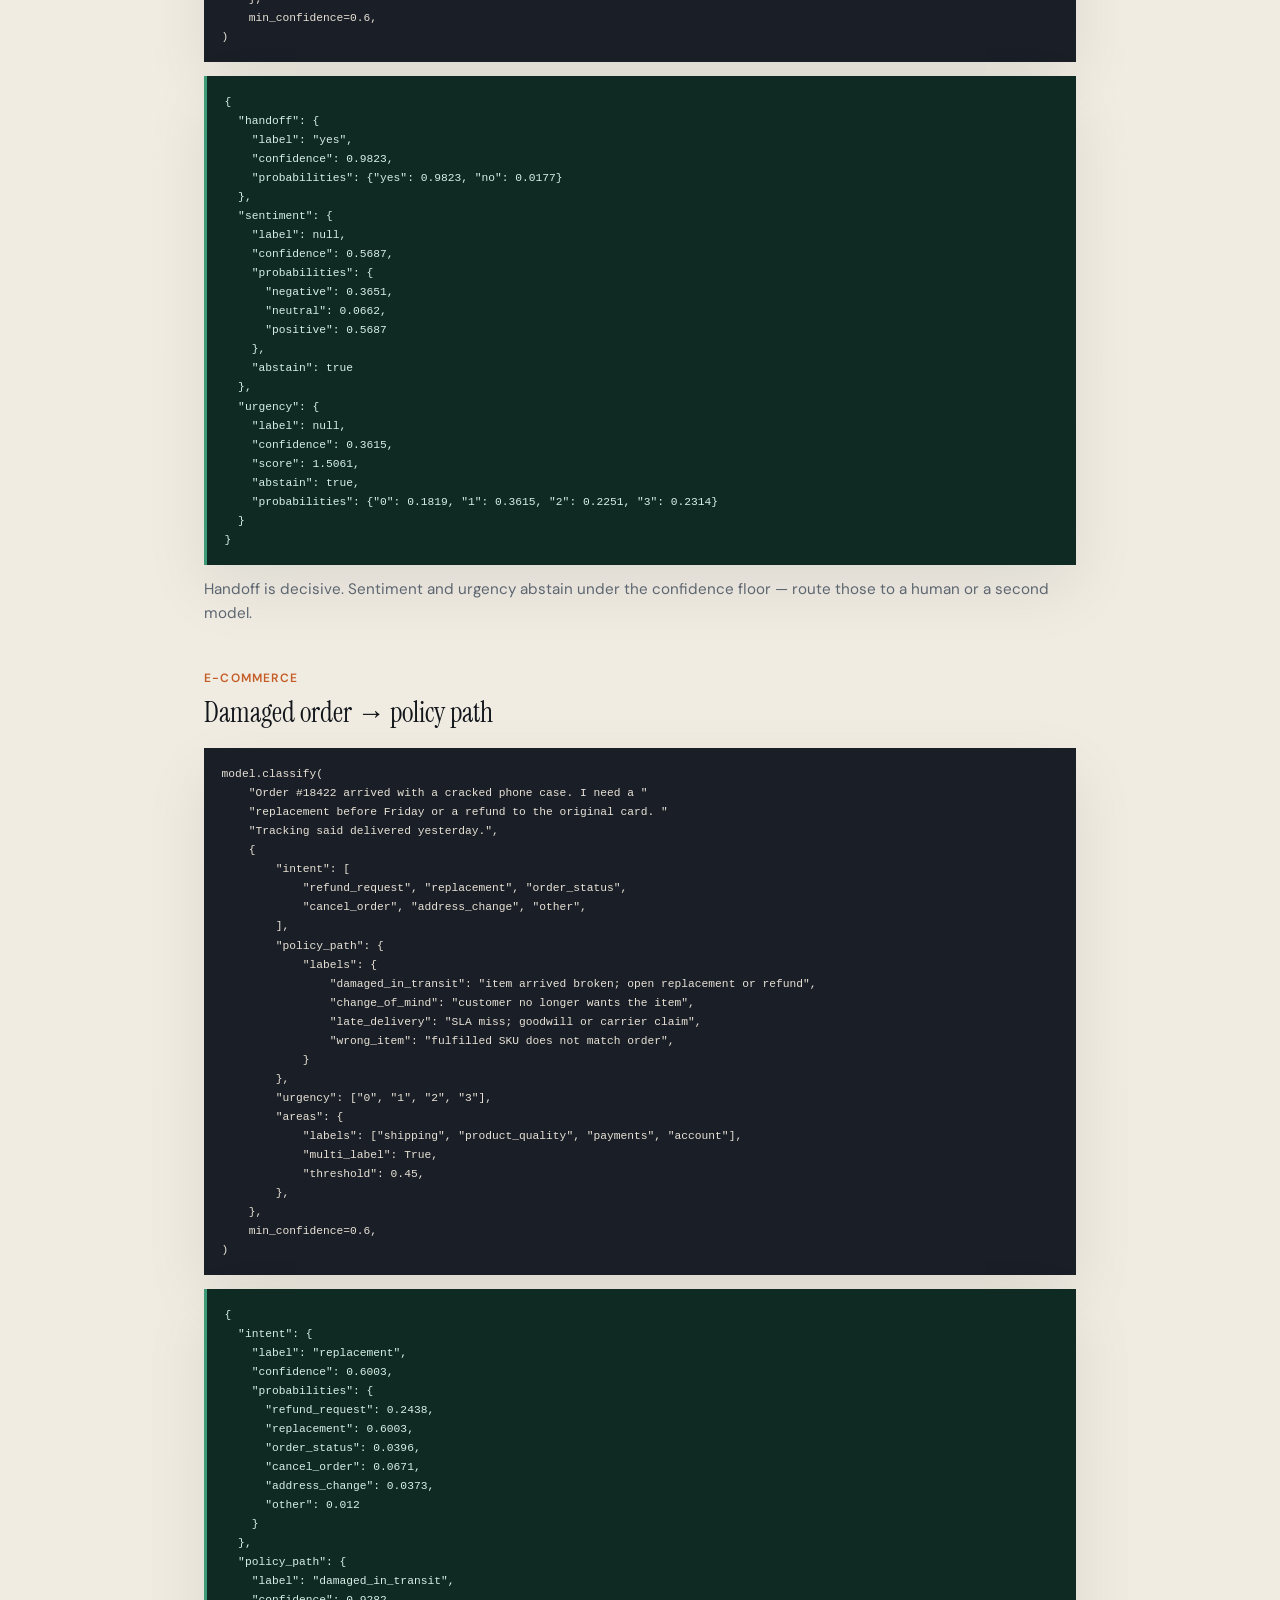
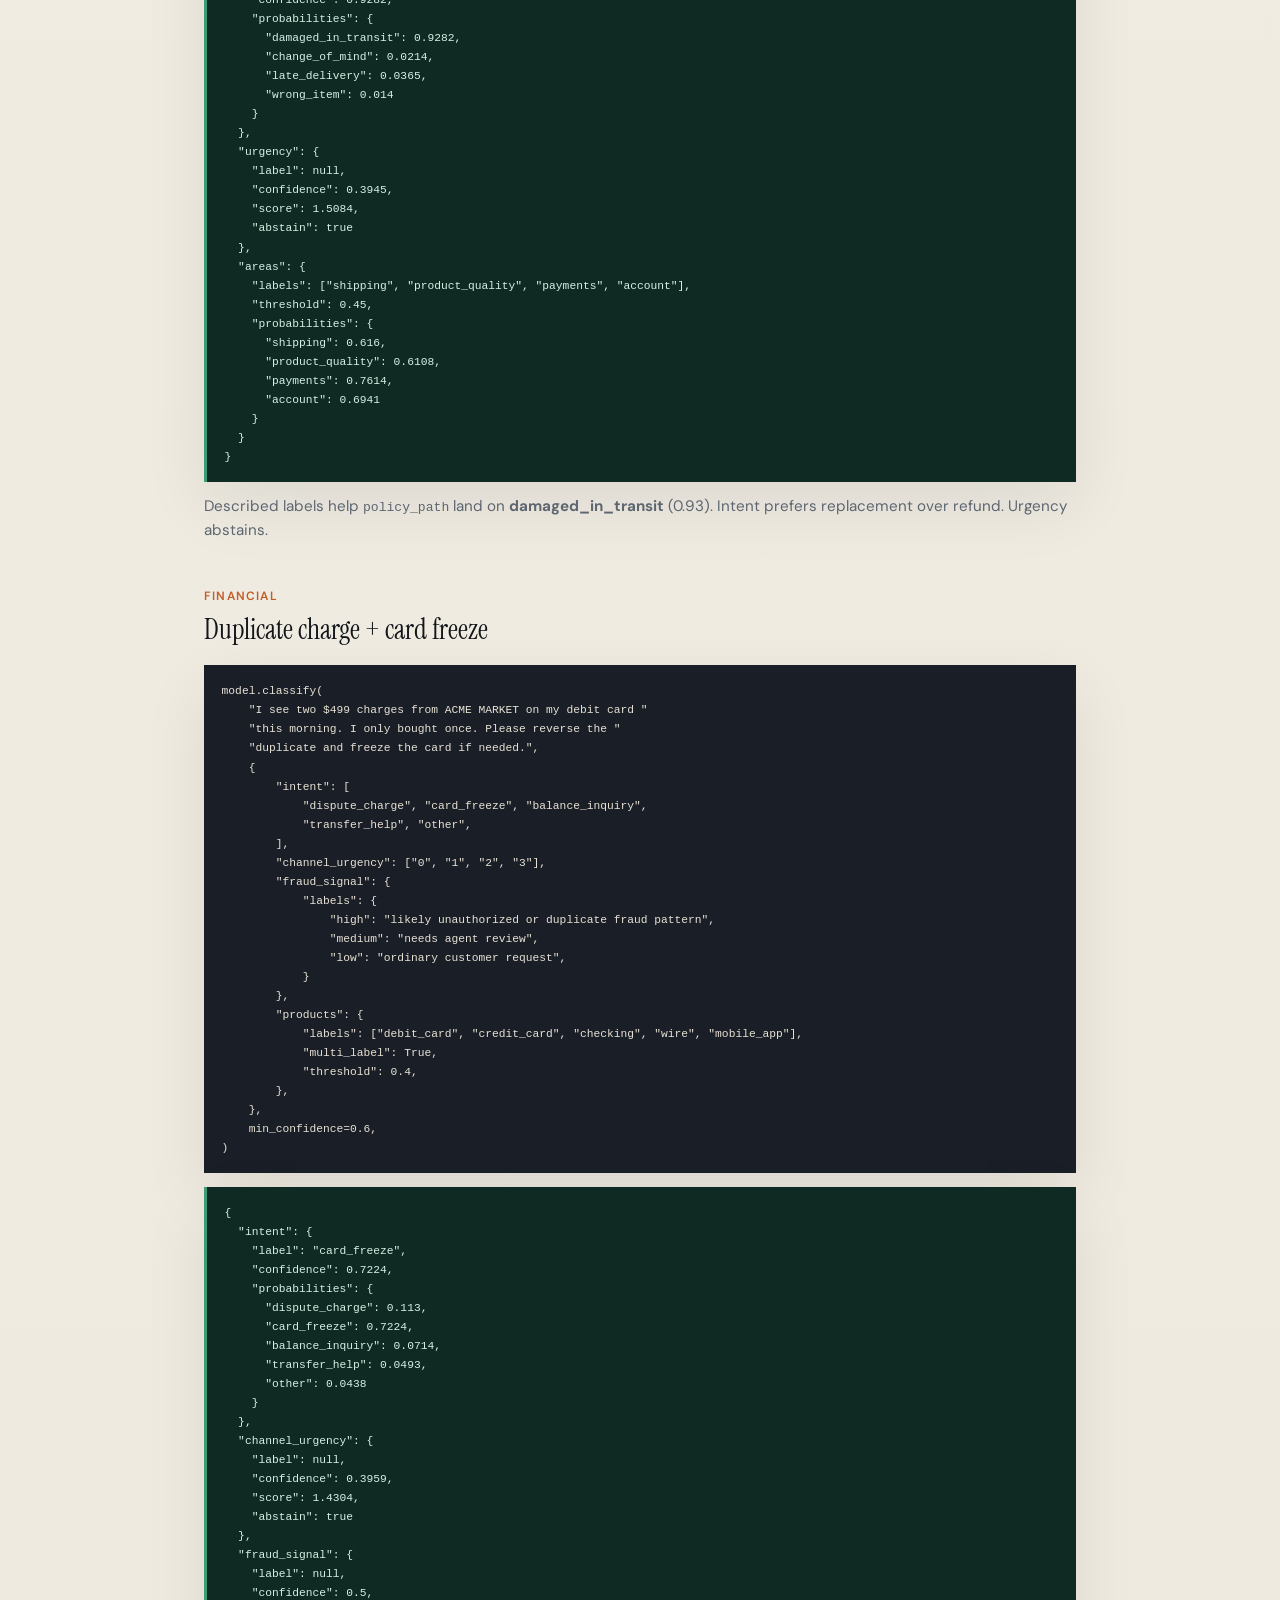
==== commit d177d9b0: "Make negation/history cookbook section easier to find on Pages Co-authored-by: Cursor <cursoragent@c" ====
--- a/docs/index.html
+++ b/docs/index.html
@@ -25,7 +25,8 @@
       <a class="btn" href="#offline">Offline / air-gap</a>
       <a class="btn" href="#llm-fallback">LLM fallback</a>
       <a class="btn" href="#cookbook">Cookbook</a>
-      <a class="btn" href="#clinical-nlp">Clinical NLP</a>
+      <a class="btn primary" href="#clinical-nlp">Negation + history</a>
+      <a class="btn" href="#clinical">Clinical triage</a>
       <a class="btn" href="benchmarks.html">Benchmarks</a>
       <a class="btn" href="comparison.html">vs Laya / OpenJev</a>
     </div>
@@ -474,7 +475,10 @@
       <p class="section-lede">
         Domain smoke tests re-run locally with <code>python examples/run_recipes.py --model models/onesystem</code>
         (general v0.3.0, CPU). Full dump: <a href="data/recipes.json">recipes.json</a>.
-        Clinical / medical schemas are <strong>not</strong> a medical device.
+        Looking for medical negation / PMH status?
+        Jump to <a href="#clinical-nlp"><strong>Negation + history status</strong></a>
+        (not the chest-pain triage recipe further down).
+        Clinical schemas are <strong>not</strong> a medical device.
       </p>
 
       <article class="recipe" id="recipe-table">
@@ -497,7 +501,7 @@
       <!-- CLINICAL NLP -->
       <article class="recipe" id="clinical-nlp">
         <header>
-          <p class="domain">Clinical NLP (schema demo)</p>
+          <p class="domain">Clinical NLP · negation / history</p>
           <h3>Negation + history status</h3>
         </header>
         <p class="warn">Not a medical device. For production clinical NLP, fine-tune with <code>domain_adapt</code> on labelled notes. On abstain → LLM / clinician.</p>
@@ -890,10 +894,12 @@
       <!-- CLINICAL -->
       <article class="recipe" id="clinical">
         <header>
-          <p class="domain">Clinical (schema demo)</p>
+          <p class="domain">Clinical triage (schema demo)</p>
           <h3>Chest-pain intake note</h3>
         </header>
-        <p class="warn">Not a medical device. Do not use as the sole basis for diagnosis or treatment. For negation / history extraction see <a href="#clinical-nlp">Clinical NLP</a>.</p>
+        <p class="warn">Not a medical device. This recipe is <strong>disposition / specialty / red_flags</strong> only.
+          For <strong>negation + history status</strong> (denied findings, missing PMH, family vs patient),
+          use <a href="#clinical-nlp">Negation + history status</a> above.</p>
         <pre class="code"><code>model.classify(
     "52M with sudden crushing chest pain radiating to left arm "
     "for 40 minutes, diaphoresis, history of hypertension. "
